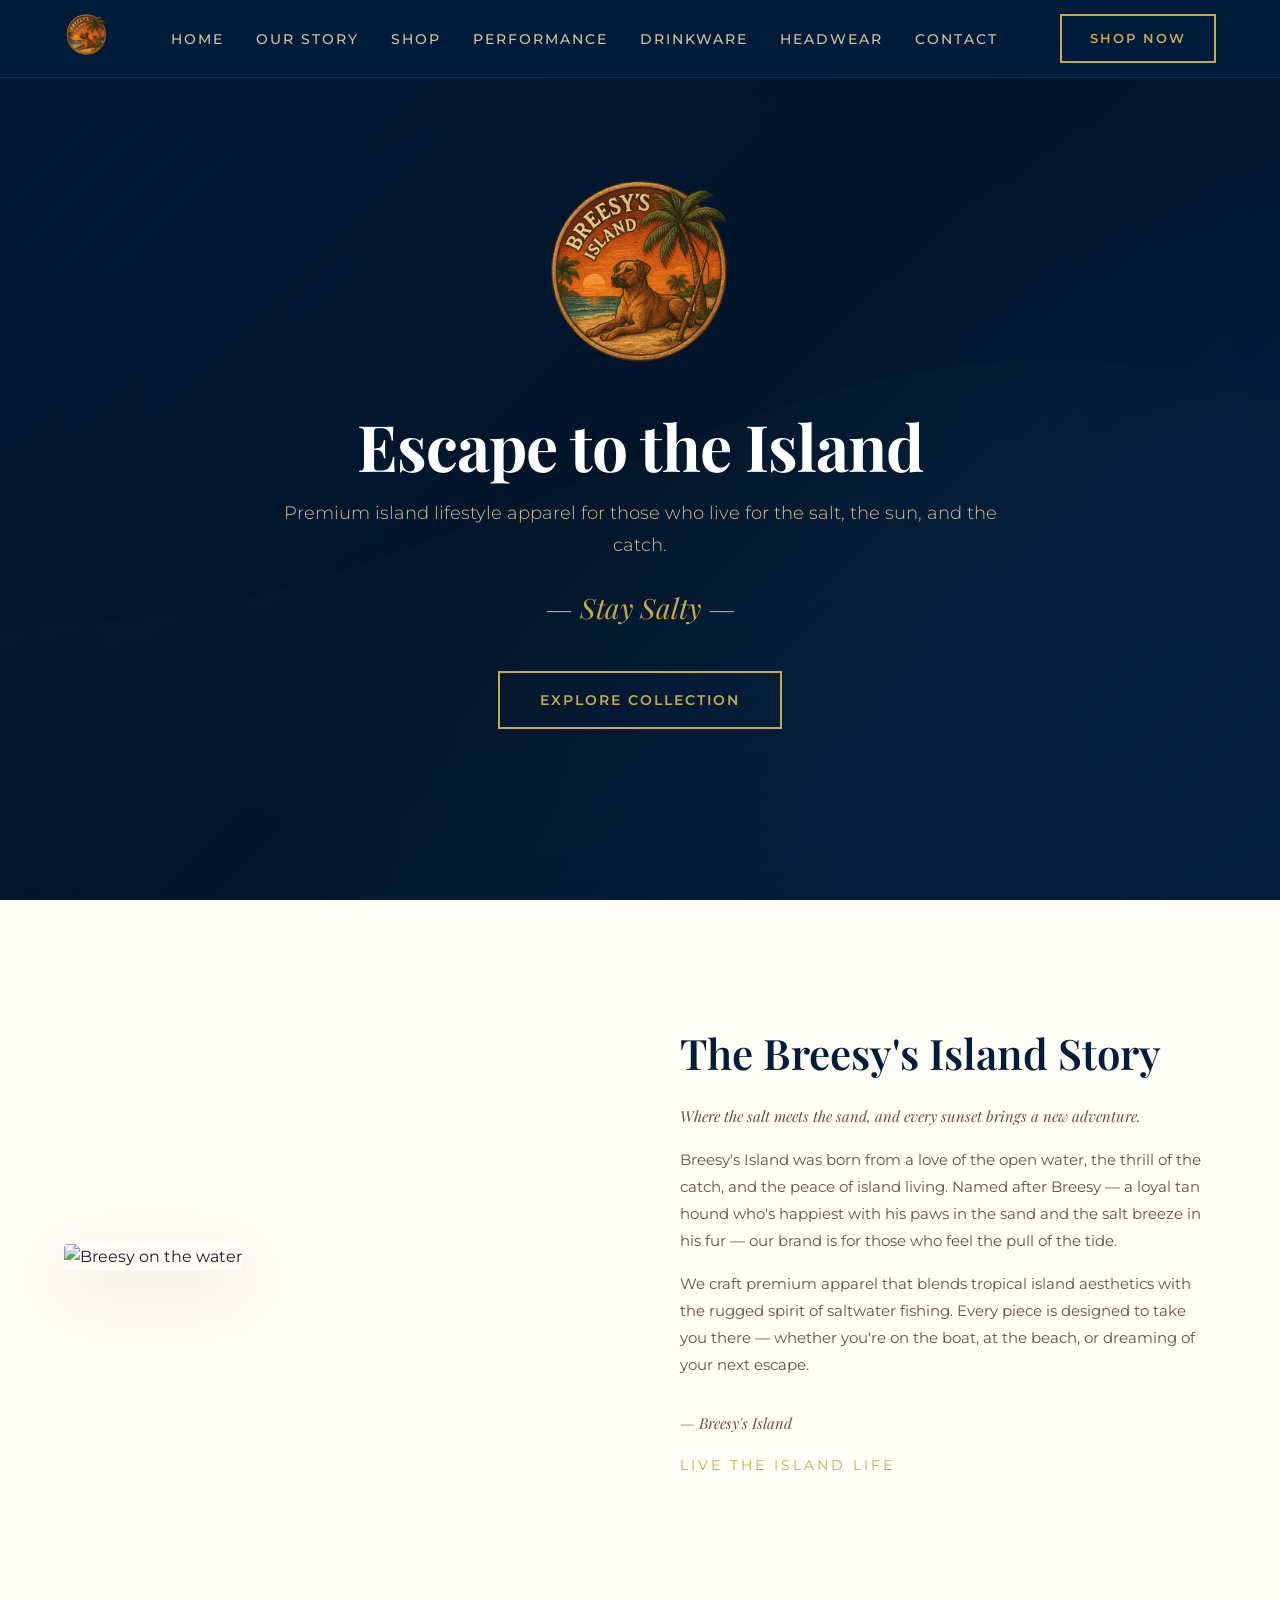
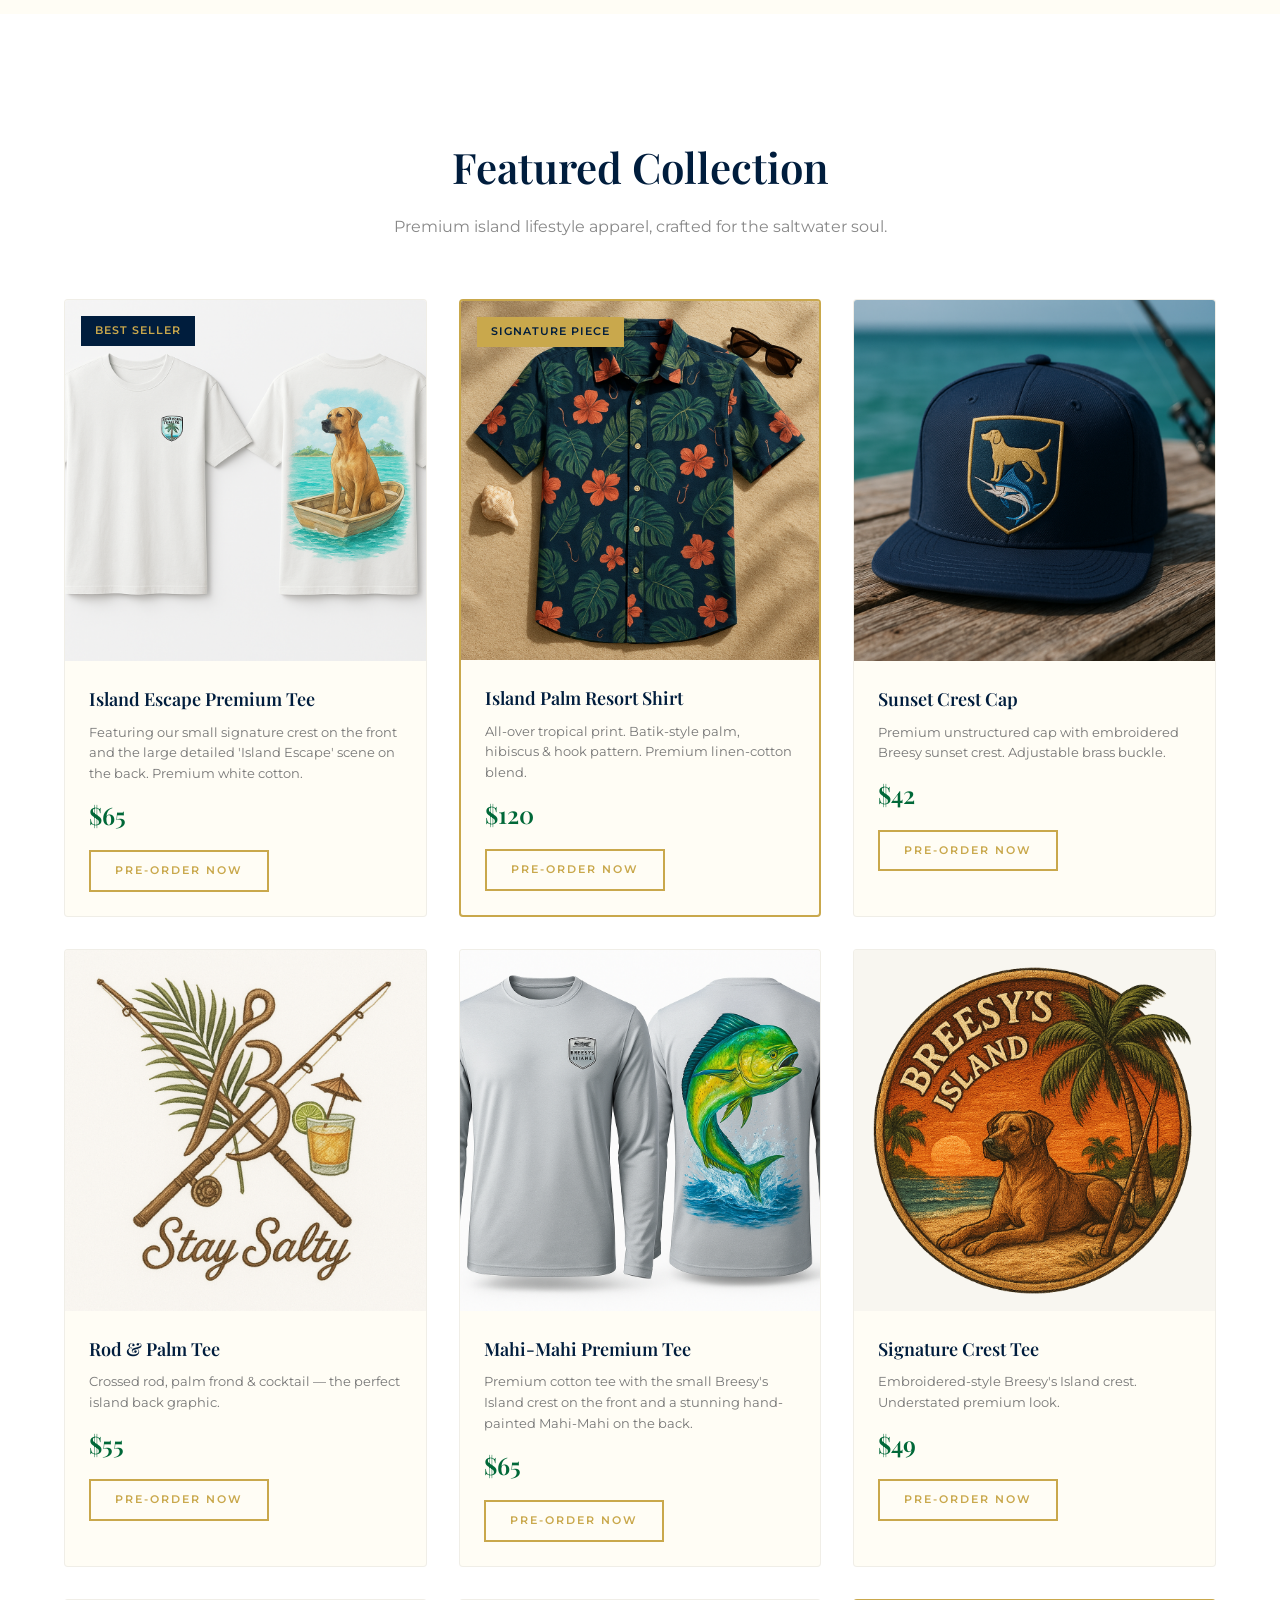
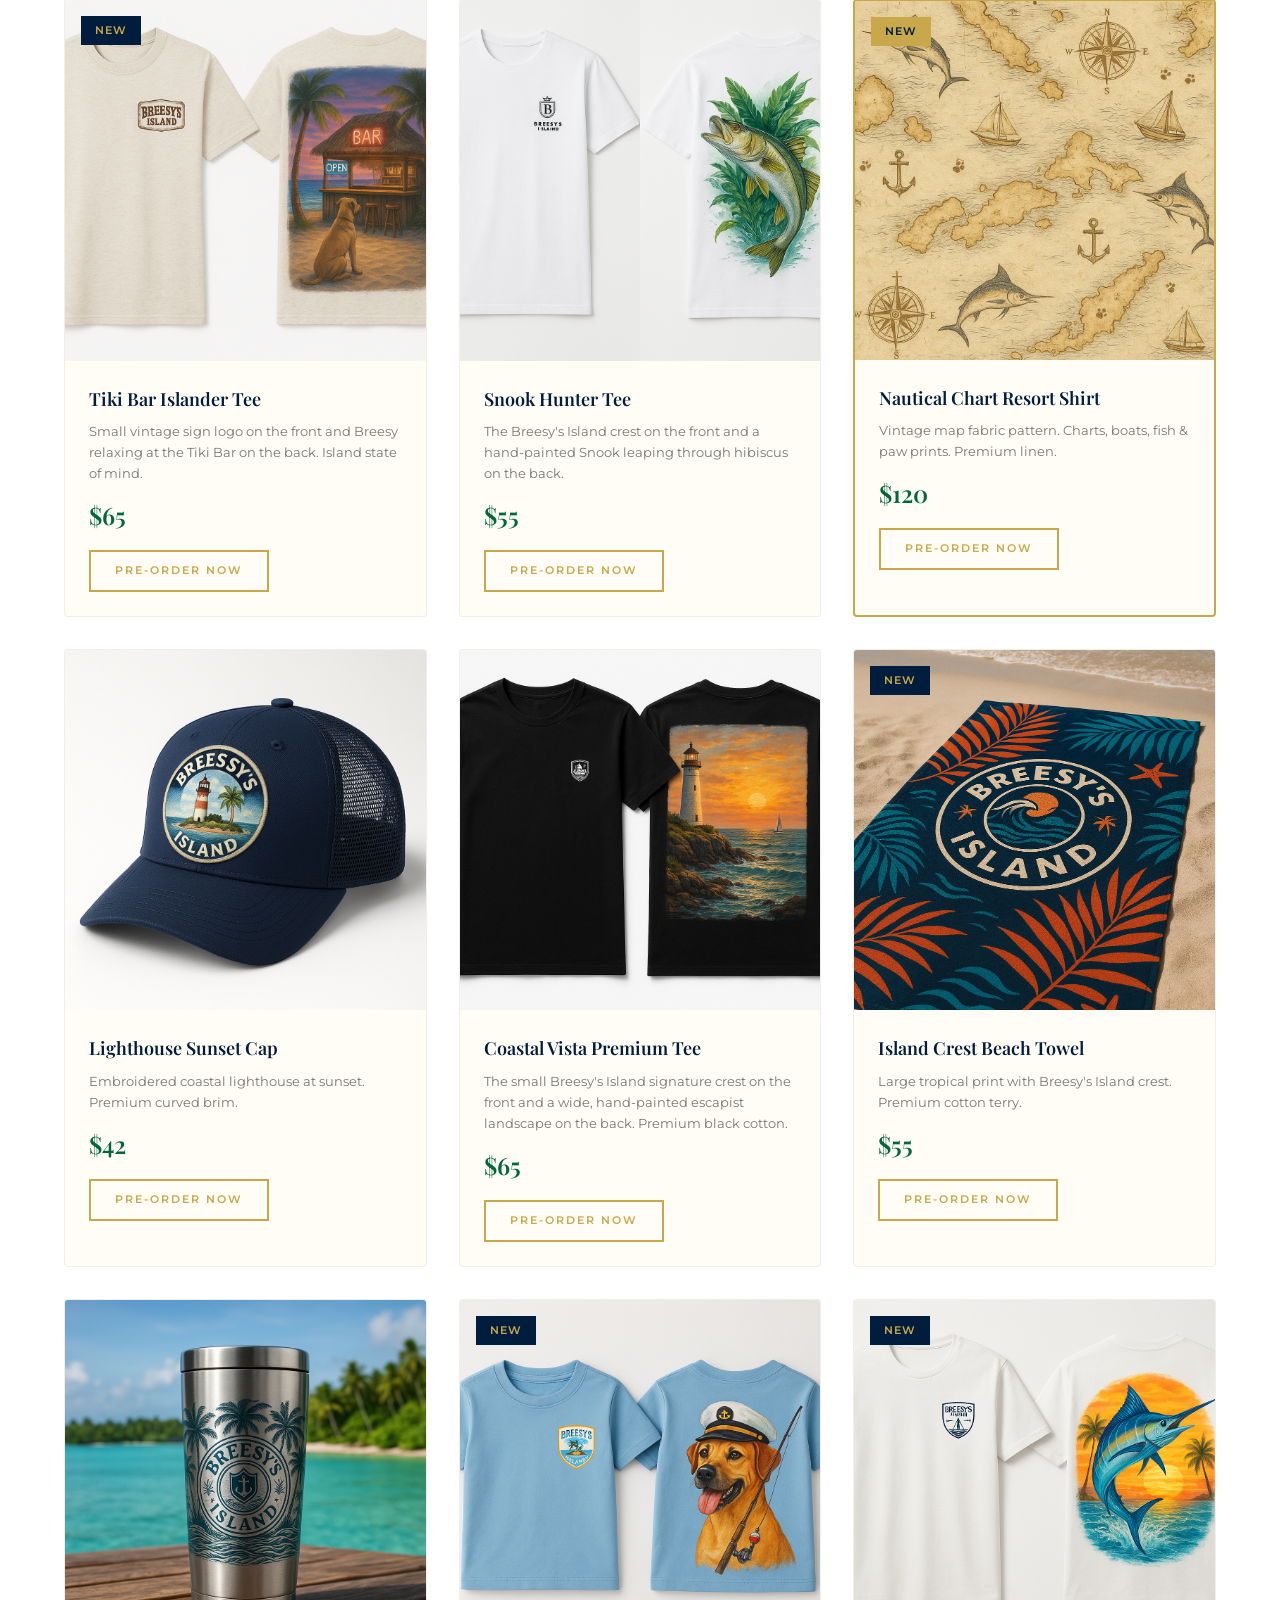
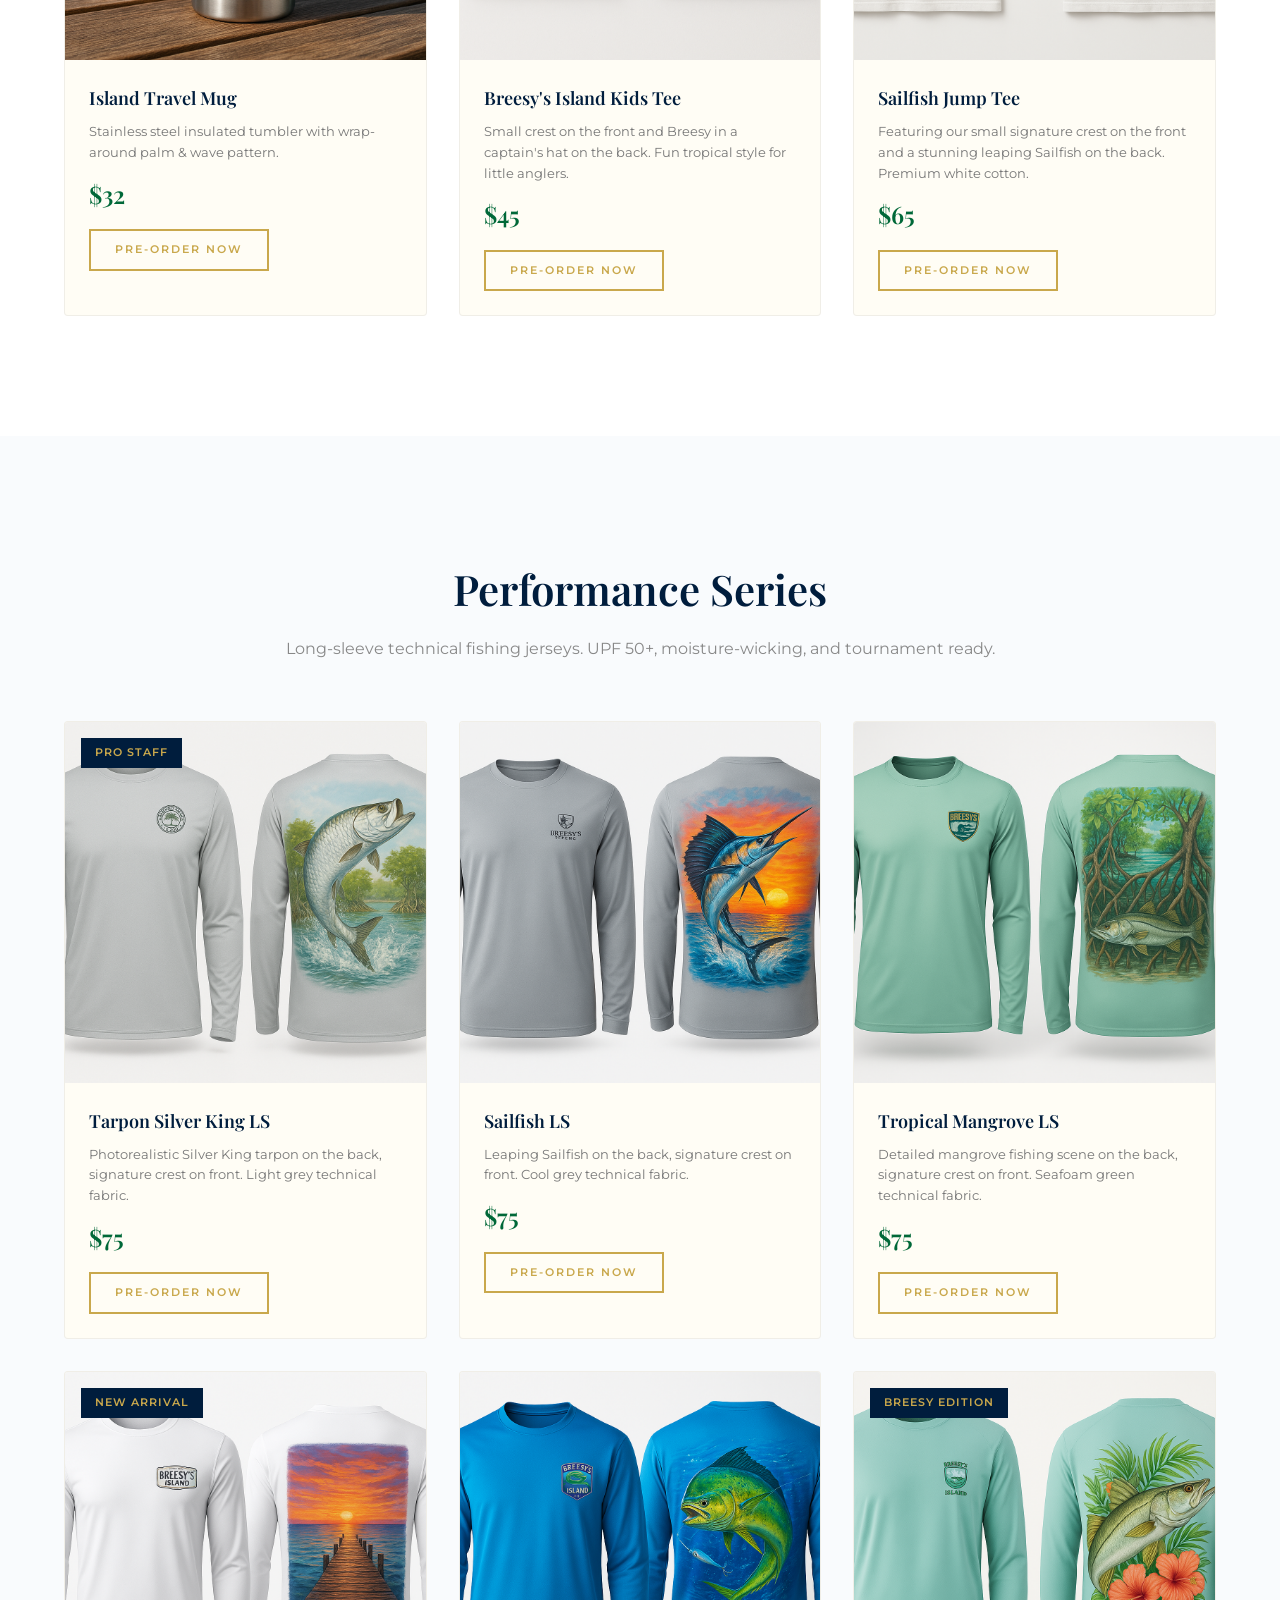
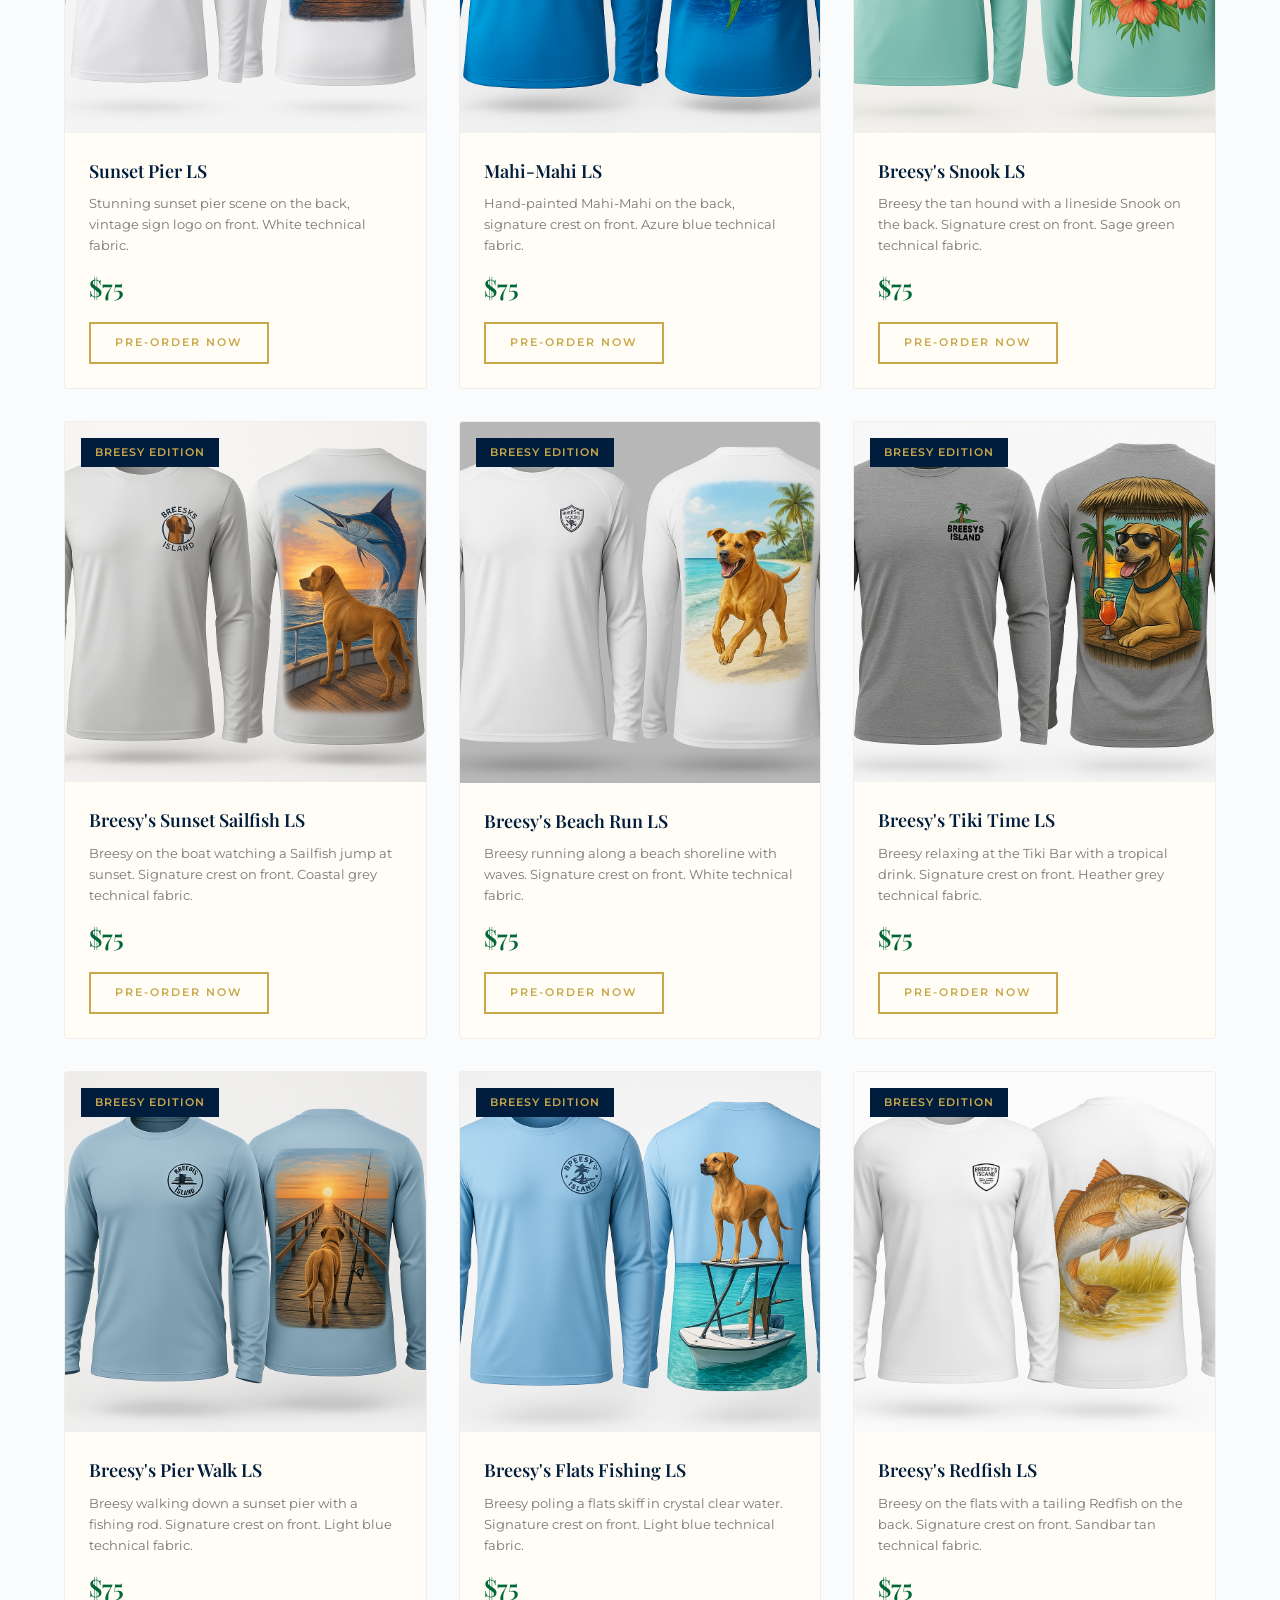
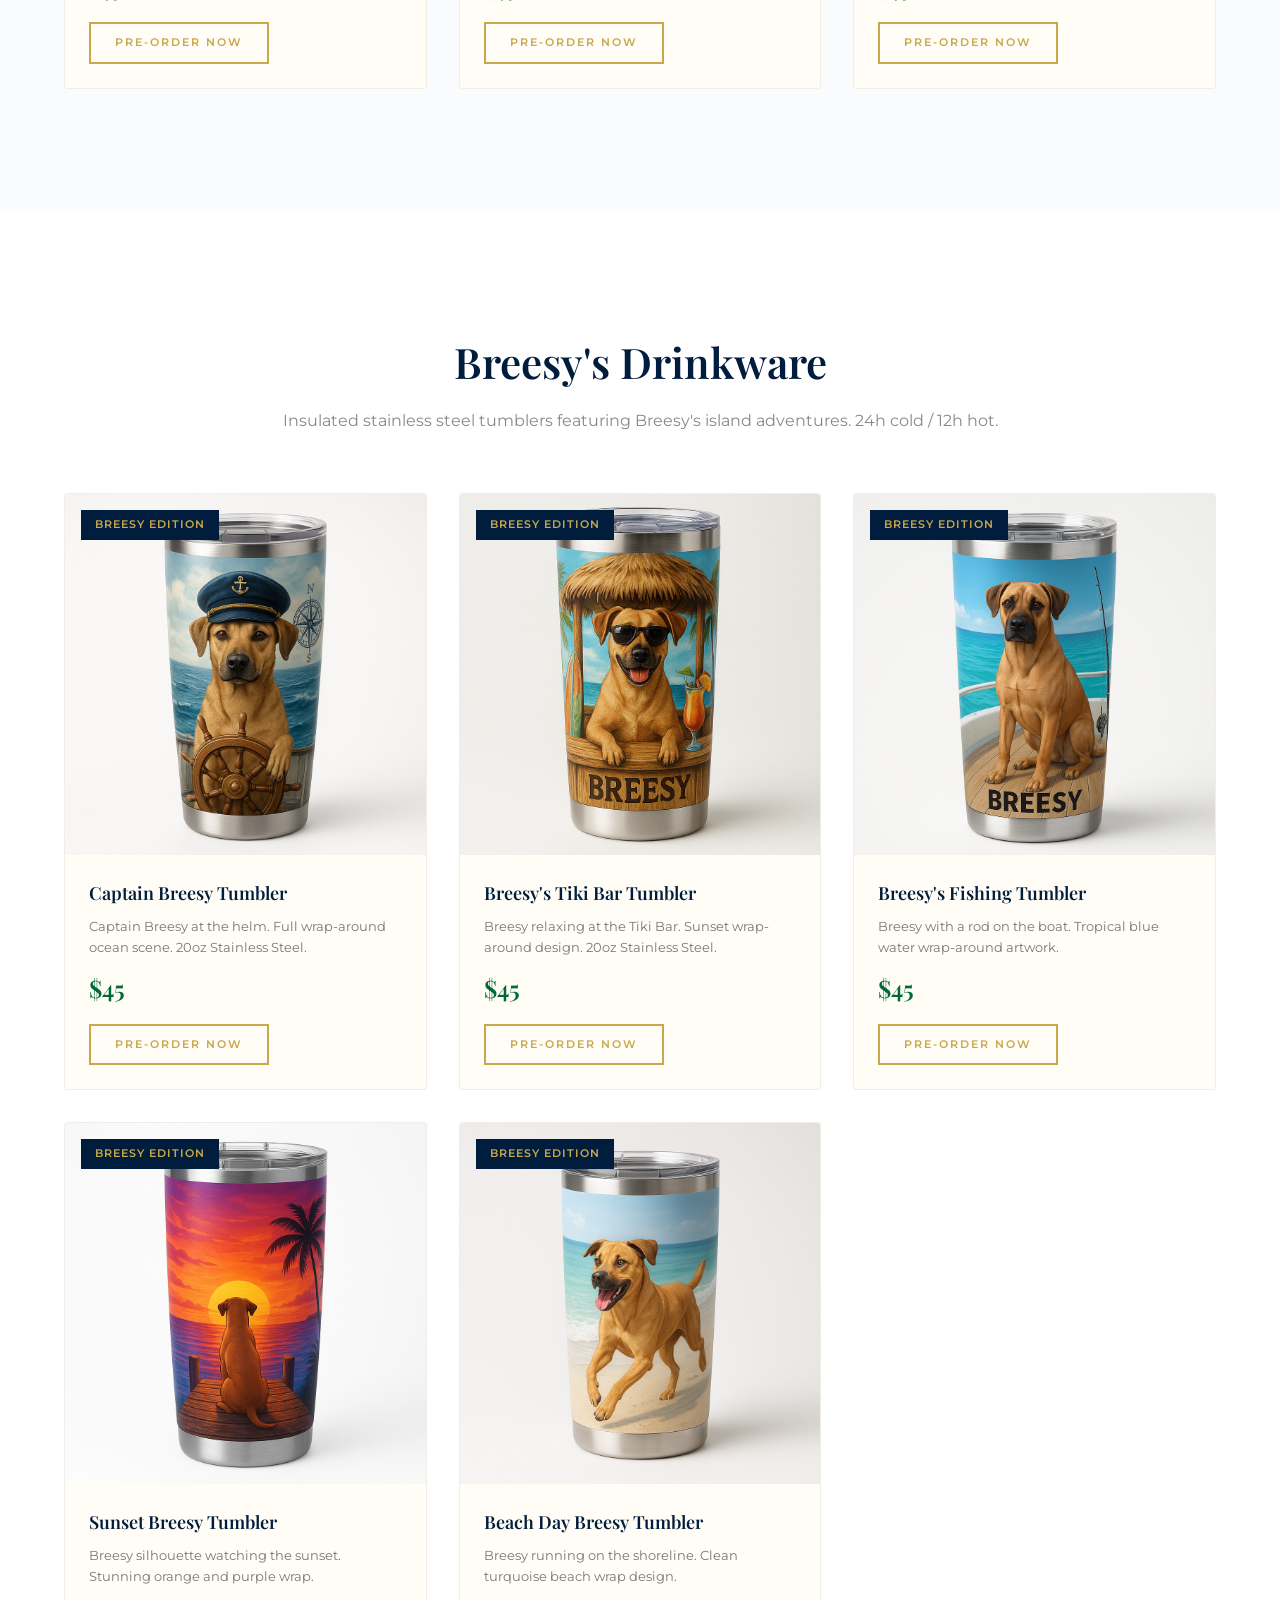
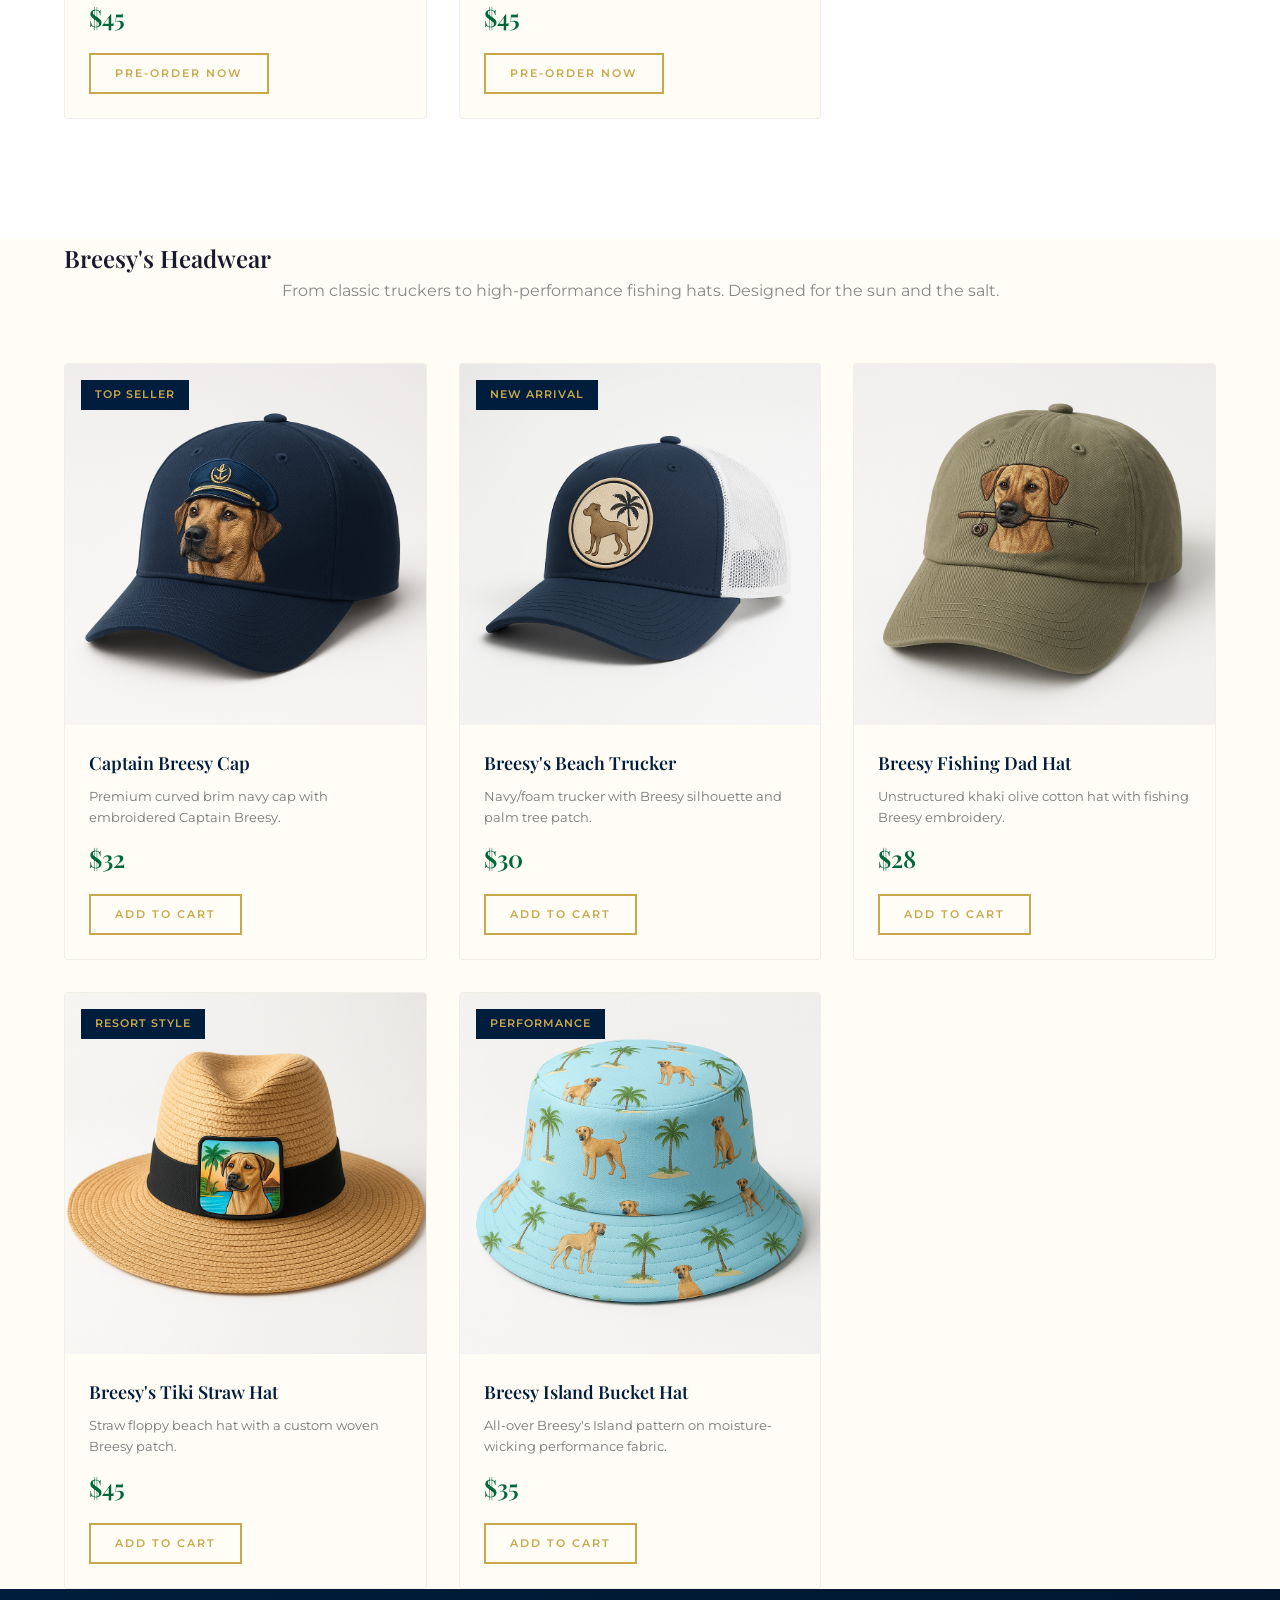
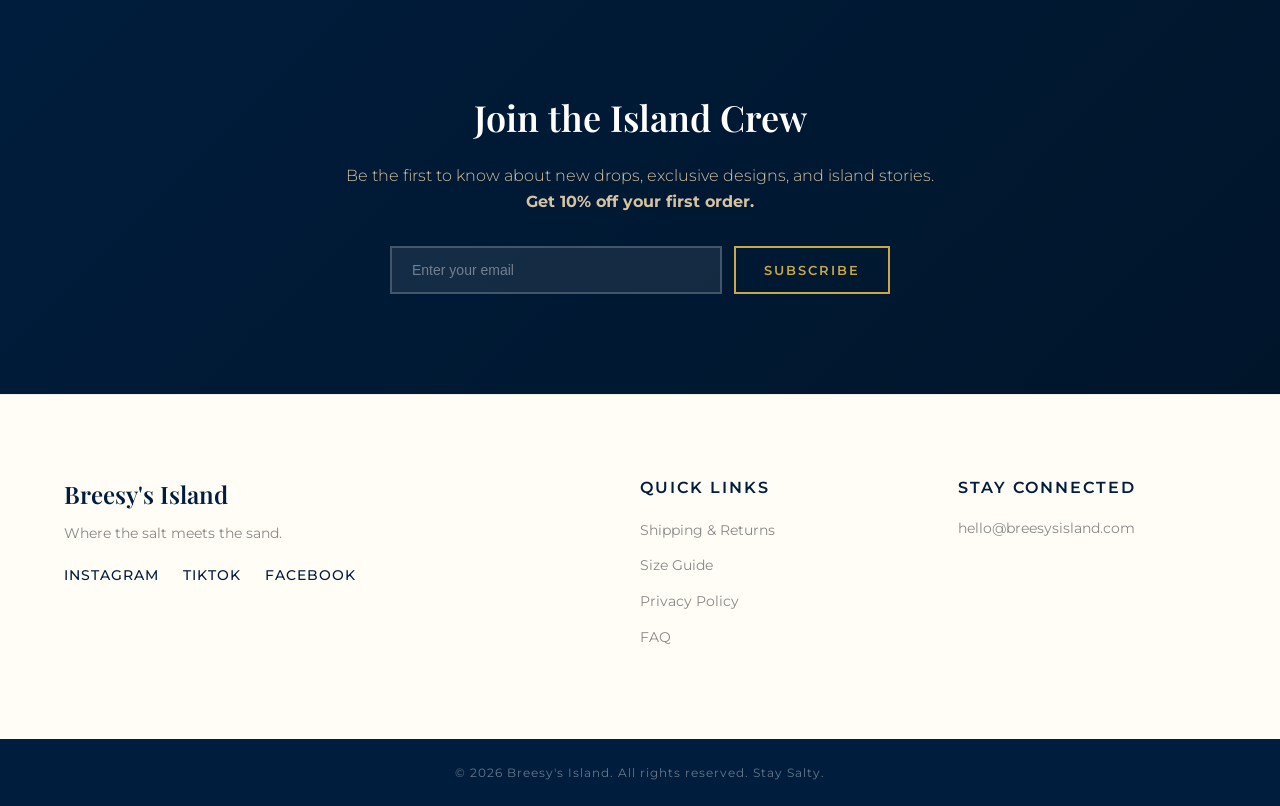
==== index.html @ 059714b4 "Added 5 Breesy hats + Headwear section" ====
<!DOCTYPE html>
<html lang="en">
<head>
    <meta charset="UTF-8">
    <meta name="viewport" content="width=device-width, initial-scale=1.0">
    <title>Breesy's Island — Premium Island Lifestyle Apparel</title>
    <link rel="stylesheet" href="style.css">
    <link rel="preconnect" href="https://fonts.googleapis.com">
    <link href="https://fonts.googleapis.com/css2?family=Playfair+Display:ital,wght@0,400;0,600;0,700;1,400&family=Montserrat:wght@300;400;500;600&display=swap" rel="stylesheet">
</head>
<body>
    <!-- Navigation -->
    <nav class="navbar">
        <div class="nav-container">
            <div class="nav-logo">
                <img src="assets/breesys_island_logo_v3.png" alt="Breesy's Island">
            </div>
            <ul class="nav-links">
                <li><a href="#hero">Home</a></li>
                <li><a href="#about">Our Story</a></li>
                <li><a href="#shop">Shop</a></li>
                <li><a href="#performance">Performance</a></li>
                <li><a href="#drinkware">Drinkware</a></li>
                <li><a href="#headwear">Headwear</a></li>
                <li><a href="#contact">Contact</a></li>
            </ul>
            <div class="nav-cta">
                <a href="#shop" class="btn-primary">Shop Now</a>
            </div>
        </div>
    </nav>

    <!-- Hero Section -->
    <section id="hero" class="hero">
        <div class="hero-overlay"></div>
        <div class="hero-content">
            <img src="assets/breesys_island_logo_v3.png" alt="Breesy's Island" class="hero-logo">
            <h1 class="hero-title">Escape to the Island</h1>
            <p class="hero-subtitle">Premium island lifestyle apparel for those who live for the salt, the sun, and the catch.</p>
            <p class="hero-tagline">— Stay Salty —</p>
            <a href="#shop" class="btn-primary btn-large">Explore Collection</a>
        </div>
    </section>

    <!-- About Section -->
    <section id="about" class="about">
        <div class="container">
            <div class="about-grid">
                <div class="about-image">
                    <img src="assets/tshirt_front_scene_v3.png" alt="Breesy on the water">
                </div>
                <div class="about-text">
                    <h2>The Breesy's Island Story</h2>
                    <p class="about-sub">Where the salt meets the sand, and every sunset brings a new adventure.</p>
                    <p>Breesy's Island was born from a love of the open water, the thrill of the catch, and the peace of island living. Named after Breesy — a loyal tan hound who's happiest with his paws in the sand and the salt breeze in his fur — our brand is for those who feel the pull of the tide.</p>
                    <p>We craft premium apparel that blends tropical island aesthetics with the rugged spirit of saltwater fishing. Every piece is designed to take you there — whether you're on the boat, at the beach, or dreaming of your next escape.</p>
                    <div class="about-signature">
                        <p>— Breesy's Island</p>
                        <p class="signature-sub">Live the Island Life</p>
                    </div>
                </div>
            </div>
        </div>
    </section>

    <!-- Shop Section -->
    <section id="shop" class="shop">
        <div class="container">
            <h2>Featured Collection</h2>
            <p class="section-sub">Premium island lifestyle apparel, crafted for the saltwater soul.</p>
            
            <div class="products-grid">
                <!-- Product 1: Premium Tee -->
                <div class="product-card">
                    <div class="product-image">
                        <img src="assets/tee_frontback_island_escape.png" alt="Breesy's Island Premium Tee">
                        <div class="product-badge">Best Seller</div>
                    </div>
                    <div class="product-info">
                        <h3>Island Escape Premium Tee</h3>
                        <p class="product-desc">Featuring our small signature crest on the front and the large detailed 'Island Escape' scene on the back. Premium white cotton.</p>
                        <div class="product-price">$65</div>
                        <a href="#" class="btn-primary btn-small">Pre-Order Now</a>
                    </div>
                </div>

                <!-- Product 2: Resort Shirt -->
                <div class="product-card product-featured">
                    <div class="product-image">
                        <img src="assets/resort_shirt_mockup_v3.png" alt="Breesy's Island Resort Shirt">
                        <div class="product-badge product-badge-gold">Signature Piece</div>
                    </div>
                    <div class="product-info">
                        <h3>Island Palm Resort Shirt</h3>
                        <p class="product-desc">All-over tropical print. Batik-style palm, hibiscus & hook pattern. Premium linen-cotton blend.</p>
                        <div class="product-price">$120</div>
                        <a href="#" class="btn-primary btn-small">Pre-Order Now</a>
                    </div>
                </div>

                <!-- Product 3: Hat -->
                <div class="product-card">
                    <div class="product-image">
                        <img src="assets/hat_mockup_v5.png" alt="Breesy's Island Hat">
                    </div>
                    <div class="product-info">
                        <h3>Sunset Crest Cap</h3>
                        <p class="product-desc">Premium unstructured cap with embroidered Breesy sunset crest. Adjustable brass buckle.</p>
                        <div class="product-price">$42</div>
                        <a href="#" class="btn-primary btn-small">Pre-Order Now</a>
                    </div>
                </div>

                <!-- Product 4: Back Design Tee -->
                <div class="product-card">
                    <div class="product-image">
                        <img src="assets/tshirt_back_design_v3.png" alt="Breesy's Island Back Design">
                    </div>
                    <div class="product-info">
                        <h3>Rod & Palm Tee</h3>
                        <p class="product-desc">Crossed rod, palm frond & cocktail — the perfect island back graphic.</p>
                        <div class="product-price">$55</div>
                        <a href="#" class="btn-primary btn-small">Pre-Order Now</a>
                    </div>
                </div>

                <!-- Product 5: Mahi-Mahi -->
                <div class="product-card">
                    <div class="product-image">
                        <img src="assets/tee_frontback_mahi_mahi.png" alt="Breesy's Island Mahi-Mahi">
                    </div>
                    <div class="product-info">
                        <h3>Mahi-Mahi Premium Tee</h3>
                        <p class="product-desc">Premium cotton tee with the small Breesy's Island crest on the front and a stunning hand-painted Mahi-Mahi on the back.</p>
                        <div class="product-price">$65</div>
                        <a href="#" class="btn-primary btn-small">Pre-Order Now</a>
                    </div>
                </div>

                <!-- Product 6: Logo Tee -->
                <div class="product-card">
                    <div class="product-image">
                        <img src="assets/breesys_island_logo_v3.png" alt="Breesy's Island Logo Tee">
                    </div>
                    <div class="product-info">
                        <h3>Signature Crest Tee</h3>
                        <p class="product-desc">Embroidered-style Breesy's Island crest. Understated premium look.</p>
                        <div class="product-price">$49</div>
                        <a href="#" class="btn-primary btn-small">Pre-Order Now</a>
                    </div>
                </div>

                <!-- Product 7: Tiki Bar Tee -->
                <div class="product-card">
                    <div class="product-image">
                        <img src="assets/tee_frontback_tiki_bar.png" alt="Breesy's Island Tiki Bar Tee">
                        <div class="product-badge">New</div>
                    </div>
                    <div class="product-info">
                        <h3>Tiki Bar Islander Tee</h3>
                        <p class="product-desc">Small vintage sign logo on the front and Breesy relaxing at the Tiki Bar on the back. Island state of mind.</p>
                        <div class="product-price">$65</div>
                        <a href="#" class="btn-primary btn-small">Pre-Order Now</a>
                    </div>
                </div>

                <!-- Product 8: Snook Hunter Tee -->
                <div class="product-card">
                    <div class="product-image">
                        <img src="assets/snook_hunter_tee_updated_mockup.png" alt="Breesy's Island Snook Tee">
                    </div>
                    <div class="product-info">
                        <h3>Snook Hunter Tee</h3>
                        <p class="product-desc">The Breesy's Island crest on the front and a hand-painted Snook leaping through hibiscus on the back.</p>
                        <div class="product-price">$55</div>
                        <a href="#" class="btn-primary btn-small">Pre-Order Now</a>
                    </div>
                </div>

                <!-- Product 9: Nautical Shirt -->
                <div class="product-card product-featured">
                    <div class="product-image">
                        <img src="assets/nautical_map_pattern_v4.png" alt="Breesy's Island Nautical Shirt">
                        <div class="product-badge product-badge-gold">New</div>
                    </div>
                    <div class="product-info">
                        <h3>Nautical Chart Resort Shirt</h3>
                        <p class="product-desc">Vintage map fabric pattern. Charts, boats, fish & paw prints. Premium linen.</p>
                        <div class="product-price">$120</div>
                        <a href="#" class="btn-primary btn-small">Pre-Order Now</a>
                    </div>
                </div>

                <!-- Product 10: Lighthouse Hat -->
                <div class="product-card">
                    <div class="product-image">
                        <img src="assets/lighthouse_hat_mockup.png" alt="Breesy's Island Lighthouse Hat">
                    </div>
                    <div class="product-info">
                        <h3>Lighthouse Sunset Cap</h3>
                        <p class="product-desc">Embroidered coastal lighthouse at sunset. Premium curved brim.</p>
                        <div class="product-price">$42</div>
                        <a href="#" class="btn-primary btn-small">Pre-Order Now</a>
                    </div>
                </div>

                <!-- Product 11: Coastal Vista -->
                <div class="product-card">
                    <div class="product-image">
                        <img src="assets/tee_frontback_coastal_vista.png" alt="Breesy's Island Coastal Vista">
                    </div>
                    <div class="product-info">
                        <h3>Coastal Vista Premium Tee</h3>
                        <p class="product-desc">The small Breesy's Island signature crest on the front and a wide, hand-painted escapist landscape on the back. Premium black cotton.</p>
                        <div class="product-price">$65</div>
                        <a href="#" class="btn-primary btn-small">Pre-Order Now</a>
                    </div>
                </div>

                <!-- Product 12: Beach Towel -->
                <div class="product-card">
                    <div class="product-image">
                        <img src="assets/beach_towel_mockup_v5.png" alt="Breesy's Island Beach Towel">
                        <div class="product-badge">New</div>
                    </div>
                    <div class="product-info">
                        <h3>Island Crest Beach Towel</h3>
                        <p class="product-desc">Large tropical print with Breesy's Island crest. Premium cotton terry.</p>
                        <div class="product-price">$55</div>
                        <a href="#" class="btn-primary btn-small">Pre-Order Now</a>
                    </div>
                </div>

                <!-- Product 13: Drinkware -->
                <div class="product-card">
                    <div class="product-image">
                        <img src="assets/mug_mockup_v5.png" alt="Breesy's Island Mug">
                    </div>
                    <div class="product-info">
                        <h3>Island Travel Mug</h3>
                        <p class="product-desc">Stainless steel insulated tumbler with wrap-around palm & wave pattern.</p>
                        <div class="product-price">$32</div>
                        <a href="#" class="btn-primary btn-small">Pre-Order Now</a>
                    </div>
                </div>

                <!-- Product 14: Kids Tee -->
                <div class="product-card">
                    <div class="product-image">
                        <img src="assets/tee_frontback_kids.png" alt="Breesy's Island Kids Tee">
                        <div class="product-badge">New</div>
                    </div>
                    <div class="product-info">
                        <h3>Breesy's Island Kids Tee</h3>
                        <p class="product-desc">Small crest on the front and Breesy in a captain's hat on the back. Fun tropical style for little anglers.</p>
                        <div class="product-price">$45</div>
                        <a href="#" class="btn-primary btn-small">Pre-Order Now</a>
                    </div>
                </div>

                <!-- Product 15: Sailfish Jump Tee -->
                <div class="product-card">
                    <div class="product-image">
                        <img src="assets/tee_frontback_sailfish_jump.png" alt="Breesy's Island Sailfish Tee">
                        <div class="product-badge">New</div>
                    </div>
                    <div class="product-info">
                        <h3>Sailfish Jump Tee</h3>
                        <p class="product-desc">Featuring our small signature crest on the front and a stunning leaping Sailfish on the back. Premium white cotton.</p>
                        <div class="product-price">$65</div>
                        <a href="#" class="btn-primary btn-small">Pre-Order Now</a>
                    </div>
                </div>
            </div>
        </div>
    </section>

    <!-- Performance Section -->
    <section id="performance" class="shop" style="background-color: #f9fbfd;">
        <div class="container">
            <h2>Performance Series</h2>
            <p class="section-sub">Long-sleeve technical fishing jerseys. UPF 50+, moisture-wicking, and tournament ready.</p>
            
            <div class="products-grid">
                <!-- Perf 1: Tarpon -->
                <div class="product-card">
                    <div class="product-image">
                        <img src="assets/ls_perf_tarpon.png" alt="Tarpon Silver King LS">
                        <div class="product-badge">Pro Staff</div>
                    </div>
                    <div class="product-info">
                        <h3>Tarpon Silver King LS</h3>
                        <p class="product-desc">Photorealistic Silver King tarpon on the back, signature crest on front. Light grey technical fabric.</p>
                        <div class="product-price">$75</div>
                        <a href="#" class="btn-primary btn-small">Pre-Order Now</a>
                    </div>
                </div>

                <!-- Perf 2: Sailfish -->
                <div class="product-card">
                    <div class="product-image">
                        <img src="assets/ls_perf_sailfish.png" alt="Sailfish LS">
                    </div>
                    <div class="product-info">
                        <h3>Sailfish LS</h3>
                        <p class="product-desc">Leaping Sailfish on the back, signature crest on front. Cool grey technical fabric.</p>
                        <div class="product-price">$75</div>
                        <a href="#" class="btn-primary btn-small">Pre-Order Now</a>
                    </div>
                </div>

                <!-- Perf 3: Tropical Mangrove -->
                <div class="product-card">
                    <div class="product-image">
                        <img src="assets/ls_perf_mangrove.png" alt="Tropical Mangrove LS">
                    </div>
                    <div class="product-info">
                        <h3>Tropical Mangrove LS</h3>
                        <p class="product-desc">Detailed mangrove fishing scene on the back, signature crest on front. Seafoam green technical fabric.</p>
                        <div class="product-price">$75</div>
                        <a href="#" class="btn-primary btn-small">Pre-Order Now</a>
                    </div>
                </div>

                <!-- Perf 4: Sunset Pier -->
                <div class="product-card">
                    <div class="product-image">
                        <img src="assets/ls_perf_sunset_pier.png" alt="Sunset Pier LS">
                        <div class="product-badge">New Arrival</div>
                    </div>
                    <div class="product-info">
                        <h3>Sunset Pier LS</h3>
                        <p class="product-desc">Stunning sunset pier scene on the back, vintage sign logo on front. White technical fabric.</p>
                        <div class="product-price">$75</div>
                        <a href="#" class="btn-primary btn-small">Pre-Order Now</a>
                    </div>
                </div>

                <!-- Perf 5: Mahi -->
                <div class="product-card">
                    <div class="product-image">
                        <img src="assets/ls_perf_mahi.png" alt="Mahi-Mahi LS">
                    </div>
                    <div class="product-info">
                        <h3>Mahi-Mahi LS</h3>
                        <p class="product-desc">Hand-painted Mahi-Mahi on the back, signature crest on front. Azure blue technical fabric.</p>
                        <div class="product-price">$75</div>
                        <a href="#" class="btn-primary btn-small">Pre-Order Now</a>
                    </div>
                </div>

                <!-- Perf 6: Breesy Snook -->
                <div class="product-card">
                    <div class="product-image">
                        <img src="assets/ls_perf_snook.png" alt="Breesy Snook LS">
                        <div class="product-badge">Breesy Edition</div>
                    </div>
                    <div class="product-info">
                        <h3>Breesy's Snook LS</h3>
                        <p class="product-desc">Breesy the tan hound with a lineside Snook on the back. Signature crest on front. Sage green technical fabric.</p>
                        <div class="product-price">$75</div>
                        <a href="#" class="btn-primary btn-small">Pre-Order Now</a>
                    </div>
                </div>

                <!-- Perf 7: Breesy Sunset Sailfish -->
                <div class="product-card">
                    <div class="product-image">
                        <img src="assets/ls_perf_breesy_sailfish.png" alt="Breesy Sunset Sailfish LS">
                        <div class="product-badge">Breesy Edition</div>
                    </div>
                    <div class="product-info">
                        <h3>Breesy's Sunset Sailfish LS</h3>
                        <p class="product-desc">Breesy on the boat watching a Sailfish jump at sunset. Signature crest on front. Coastal grey technical fabric.</p>
                        <div class="product-price">$75</div>
                        <a href="#" class="btn-primary btn-small">Pre-Order Now</a>
                    </div>
                </div>

                <!-- Perf 8: Breesy Beach Run -->
                <div class="product-card">
                    <div class="product-image">
                        <img src="assets/ls_perf_breesy_beach.png" alt="Breesy Beach Run LS">
                        <div class="product-badge">Breesy Edition</div>
                    </div>
                    <div class="product-info">
                        <h3>Breesy's Beach Run LS</h3>
                        <p class="product-desc">Breesy running along a beach shoreline with waves. Signature crest on front. White technical fabric.</p>
                        <div class="product-price">$75</div>
                        <a href="#" class="btn-primary btn-small">Pre-Order Now</a>
                    </div>
                </div>

                <!-- Perf 9: Breesy Tiki Time -->
                <div class="product-card">
                    <div class="product-image">
                        <img src="assets/ls_perf_breesy_tiki.png" alt="Breesy Tiki Time LS">
                        <div class="product-badge">Breesy Edition</div>
                    </div>
                    <div class="product-info">
                        <h3>Breesy's Tiki Time LS</h3>
                        <p class="product-desc">Breesy relaxing at the Tiki Bar with a tropical drink. Signature crest on front. Heather grey technical fabric.</p>
                        <div class="product-price">$75</div>
                        <a href="#" class="btn-primary btn-small">Pre-Order Now</a>
                    </div>
                </div>

                <!-- Perf 10: Breesy Pier Walk -->
                <div class="product-card">
                    <div class="product-image">
                        <img src="assets/ls_perf_breesy_pier.png" alt="Breesy Pier Walk LS">
                        <div class="product-badge">Breesy Edition</div>
                    </div>
                    <div class="product-info">
                        <h3>Breesy's Pier Walk LS</h3>
                        <p class="product-desc">Breesy walking down a sunset pier with a fishing rod. Signature crest on front. Light blue technical fabric.</p>
                        <div class="product-price">$75</div>
                        <a href="#" class="btn-primary btn-small">Pre-Order Now</a>
                    </div>
                </div>

                <!-- Perf 11: Breesy Flats Fishing -->
                <div class="product-card">
                    <div class="product-image">
                        <img src="assets/ls_perf_breesy_flats.png" alt="Breesy Flats Fishing LS">
                        <div class="product-badge">Breesy Edition</div>
                    </div>
                    <div class="product-info">
                        <h3>Breesy's Flats Fishing LS</h3>
                        <p class="product-desc">Breesy poling a flats skiff in crystal clear water. Signature crest on front. Light blue technical fabric.</p>
                        <div class="product-price">$75</div>
                        <a href="#" class="btn-primary btn-small">Pre-Order Now</a>
                    </div>
                </div>

                <!-- Perf 12: Breesy's Redfish LS -->
                <div class="product-card">
                    <div class="product-image">
                        <img src="assets/ls_perf_redfish.png" alt="Breesy Redfish LS">
                        <div class="product-badge">Breesy Edition</div>
                    </div>
                    <div class="product-info">
                        <h3>Breesy's Redfish LS</h3>
                        <p class="product-desc">Breesy on the flats with a tailing Redfish on the back. Signature crest on front. Sandbar tan technical fabric.</p>
                        <div class="product-price">$75</div>
                        <a href="#" class="btn-primary btn-small">Pre-Order Now</a>
                    </div>
                </div>
            </div>
        </div>
    </section>

    <!-- Drinkware Section -->
    <section id="drinkware" class="shop">
        <div class="container">
            <h2>Breesy's Drinkware</h2>
            <p class="section-sub">Insulated stainless steel tumblers featuring Breesy's island adventures. 24h cold / 12h hot.</p>
            
            <div class="products-grid">
                <!-- Tumbler 1 -->
                <div class="product-card">
                    <div class="product-image">
                        <img src="assets/tumbler_breesy_captain.png" alt="Breesy Captain Tumbler">
                        <div class="product-badge">Breesy Edition</div>
                    </div>
                    <div class="product-info">
                        <h3>Captain Breesy Tumbler</h3>
                        <p class="product-desc">Captain Breesy at the helm. Full wrap-around ocean scene. 20oz Stainless Steel.</p>
                        <div class="product-price">$45</div>
                        <a href="#" class="btn-primary btn-small">Pre-Order Now</a>
                    </div>
                </div>

                <!-- Tumbler 2 -->
                <div class="product-card">
                    <div class="product-image">
                        <img src="assets/tumbler_breesy_tiki.png" alt="Breesy Tiki Tumbler">
                        <div class="product-badge">Breesy Edition</div>
                    </div>
                    <div class="product-info">
                        <h3>Breesy's Tiki Bar Tumbler</h3>
                        <p class="product-desc">Breesy relaxing at the Tiki Bar. Sunset wrap-around design. 20oz Stainless Steel.</p>
                        <div class="product-price">$45</div>
                        <a href="#" class="btn-primary btn-small">Pre-Order Now</a>
                    </div>
                </div>

                <!-- Tumbler 3 -->
                <div class="product-card">
                    <div class="product-image">
                        <img src="assets/tumbler_breesy_fishing.png" alt="Breesy Fishing Tumbler">
                        <div class="product-badge">Breesy Edition</div>
                    </div>
                    <div class="product-info">
                        <h3>Breesy's Fishing Tumbler</h3>
                        <p class="product-desc">Breesy with a rod on the boat. Tropical blue water wrap-around artwork.</p>
                        <div class="product-price">$45</div>
                        <a href="#" class="btn-primary btn-small">Pre-Order Now</a>
                    </div>
                </div>

                <!-- Tumbler 4 -->
                <div class="product-card">
                    <div class="product-image">
                        <img src="assets/tumbler_breesy_sunset.png" alt="Breesy Sunset Tumbler">
                        <div class="product-badge">Breesy Edition</div>
                    </div>
                    <div class="product-info">
                        <h3>Sunset Breesy Tumbler</h3>
                        <p class="product-desc">Breesy silhouette watching the sunset. Stunning orange and purple wrap.</p>
                        <div class="product-price">$45</div>
                        <a href="#" class="btn-primary btn-small">Pre-Order Now</a>
                    </div>
                </div>

                <!-- Tumbler 5 -->
                <div class="product-card">
                    <div class="product-image">
                        <img src="assets/tumbler_breesy_beach.png" alt="Breesy Beach Tumbler">
                        <div class="product-badge">Breesy Edition</div>
                    </div>
                    <div class="product-info">
                        <h3>Beach Day Breesy Tumbler</h3>
                        <p class="product-desc">Breesy running on the shoreline. Clean turquoise beach wrap design.</p>
                        <div class="product-price">$45</div>
                        <a href="#" class="btn-primary btn-small">Pre-Order Now</a>
                    </div>
                </div>
            </div>
        </div>
    </section>

    <!-- Headwear Section -->
    <section id="headwear" class="performance alternate-bg">
        <div class="container">
            <h2 class="section-title">Breesy's Headwear</h2>
            <p class="section-sub">From classic truckers to high-performance fishing hats. Designed for the sun and the salt.</p>
            
            <div class="products-grid">
                <!-- Hat 1 -->
                <div class="product-card">
                    <div class="product-image">
                        <img src="assets/hat_breesy_captain_cap.png" alt="Breesy Captain Cap">
                        <div class="product-badge">Top Seller</div>
                    </div>
                    <div class="product-info">
                        <h3>Captain Breesy Cap</h3>
                        <p class="product-desc">Premium curved brim navy cap with embroidered Captain Breesy.</p>
                        <div class="product-price">$32</div>
                        <a href="#" class="btn-primary btn-small">Add to Cart</a>
                    </div>
                </div>

                <!-- Hat 2 -->
                <div class="product-card">
                    <div class="product-image">
                        <img src="assets/hat_breesy_beach_trucker.png" alt="Breesy Beach Trucker Hat">
                        <div class="product-badge">New Arrival</div>
                    </div>
                    <div class="product-info">
                        <h3>Breesy's Beach Trucker</h3>
                        <p class="product-desc">Navy/foam trucker with Breesy silhouette and palm tree patch.</p>
                        <div class="product-price">$30</div>
                        <a href="#" class="btn-primary btn-small">Add to Cart</a>
                    </div>
                </div>

                <!-- Hat 3 -->
                <div class="product-card">
                    <div class="product-image">
                        <img src="assets/hat_breesy_fishing_dad_hat.png" alt="Breesy Fishing Dad Hat">
                    </div>
                    <div class="product-info">
                        <h3>Breesy Fishing Dad Hat</h3>
                        <p class="product-desc">Unstructured khaki olive cotton hat with fishing Breesy embroidery.</p>
                        <div class="product-price">$28</div>
                        <a href="#" class="btn-primary btn-small">Add to Cart</a>
                    </div>
                </div>

                <!-- Hat 4 -->
                <div class="product-card">
                    <div class="product-image">
                        <img src="assets/hat_breesy_tiki_hat.png" alt="Breesy Tiki Hat">
                        <div class="product-badge">Resort Style</div>
                    </div>
                    <div class="product-info">
                        <h3>Breesy's Tiki Straw Hat</h3>
                        <p class="product-desc">Straw floppy beach hat with a custom woven Breesy patch.</p>
                        <div class="product-price">$45</div>
                        <a href="#" class="btn-primary btn-small">Add to Cart</a>
                    </div>
                </div>

                <!-- Hat 5 -->
                <div class="product-card">
                    <div class="product-image">
                        <img src="assets/hat_breesy_island_bucket_hat.png" alt="Breesy Island Bucket Hat">
                        <div class="product-badge">Performance</div>
                    </div>
                    <div class="product-info">
                        <h3>Breesy Island Bucket Hat</h3>
                        <p class="product-desc">All-over Breesy's Island pattern on moisture-wicking performance fabric.</p>
                        <div class="product-price">$35</div>
                        <a href="#" class="btn-primary btn-small">Add to Cart</a>
                    </div>
                </div>
            </div>
        </div>
    </section>

    <!-- Newsletter Section -->
    <section class="newsletter">
        <div class="container">
            <div class="newsletter-content">
                <h2>Join the Island Crew</h2>
                <p>Be the first to know about new drops, exclusive designs, and island stories. <strong>Get 10% off your first order.</strong></p>
                <form class="newsletter-form">
                    <input type="email" placeholder="Enter your email" required>
                    <button type="submit" class="btn-primary">Subscribe</button>
                </form>
            </div>
        </div>
    </section>

    <!-- Contact Section -->
    <section id="contact" class="contact">
        <div class="container">
            <div class="contact-grid">
                <div class="contact-info">
                    <h3>Breesy's Island</h3>
                    <p>Where the salt meets the sand.</p>
                    <div class="social-links">
                        <a href="#" class="social-link">Instagram</a>
                        <a href="#" class="social-link">TikTok</a>
                        <a href="#" class="social-link">Facebook</a>
                    </div>
                </div>
                <div class="contact-links">
                    <h4>Quick Links</h4>
                    <ul>
                        <li><a href="#">Shipping & Returns</a></li>
                        <li><a href="#">Size Guide</a></li>
                        <li><a href="#">Privacy Policy</a></li>
                        <li><a href="#">FAQ</a></li>
                    </ul>
                </div>
                <div class="contact-email">
                    <h4>Stay Connected</h4>
                    <p>hello@breesysisland.com</p>
                </div>
            </div>
        </div>
    </section>

    <!-- Footer -->
    <footer class="footer">
        <div class="container">
            <p>&copy; 2026 Breesy's Island. All rights reserved. Stay Salty.</p>
        </div>
    </footer>
</body>
</html>
---- style.css ----
/* ===== RESET & BASE ===== */
*, *::before, *::after { margin: 0; padding: 0; box-sizing: border-box; }

:root {
    --navy: #001D3D;
    --deep-navy: #00152a;
    --teal: #008080;
    --ocean-blue: #0074D9;
    --sandy-tan: #F5F5DC;
    --sandy-beige: #D6C2A1;
    --coral: #FF851B;
    --sunset-orange: #F37021;
    --hibiscus-red: #B01E23;
    --tropical-green: #006838;
    --ocean-turquoise: #00AEEF;
    --gold: #C9A84C;
    --white: #FFFFFF;
    --cream: #FFFDF5;
    --text-dark: #1a1a2e;
    --text-light: #f5f0e8;
    --transition: all 0.3s ease;
}

html { scroll-behavior: smooth; }

body {
    font-family: 'Montserrat', sans-serif;
    color: var(--text-dark);
    background: var(--cream);
    line-height: 1.6;
    overflow-x: hidden;
}

.container {
    max-width: 1200px;
    margin: 0 auto;
    padding: 0 24px;
}

h1, h2, h3, h4 {
    font-family: 'Playfair Display', serif;
    font-weight: 600;
}

/* ===== NAVIGATION ===== */
.navbar {
    position: fixed;
    top: 0;
    width: 100%;
    z-index: 1000;
    background: rgba(0, 29, 61, 0.95);
    backdrop-filter: blur(20px);
    border-bottom: 1px solid rgba(255,255,255,0.08);
    transition: var(--transition);
}

.nav-container {
    max-width: 1200px;
    margin: 0 auto;
    padding: 12px 24px;
    display: flex;
    align-items: center;
    justify-content: space-between;
}

.nav-logo img {
    height: 45px;
    width: auto;
}

.nav-links {
    display: flex;
    list-style: none;
    gap: 32px;
}

.nav-links a {
    color: var(--sandy-beige);
    text-decoration: none;
    font-size: 14px;
    font-weight: 500;
    letter-spacing: 2px;
    text-transform: uppercase;
    transition: var(--transition);
}

.nav-links a:hover { color: var(--gold); }

.btn-primary {
    display: inline-block;
    padding: 12px 28px;
    background: transparent;
    color: var(--gold);
    border: 2px solid var(--gold);
    text-decoration: none;
    font-size: 13px;
    font-weight: 600;
    letter-spacing: 2px;
    text-transform: uppercase;
    transition: var(--transition);
    cursor: pointer;
    font-family: 'Montserrat', sans-serif;
}

.btn-primary:hover {
    background: var(--gold);
    color: var(--navy);
}

.btn-large { padding: 16px 40px; font-size: 14px; }
.btn-small { padding: 10px 24px; font-size: 11px; }

/* ===== HERO ===== */
.hero {
    position: relative;
    min-height: 100vh;
    display: flex;
    align-items: center;
    justify-content: center;
    background: linear-gradient(135deg, var(--navy) 0%, var(--deep-navy) 50%, #002856 100%);
    overflow: hidden;
}

.hero::before {
    content: '';
    position: absolute;
    top: 0; left: 0; right: 0; bottom: 0;
    background: url('data:image/svg+xml,<svg xmlns="http://www.w3.org/2000/svg" viewBox="0 0 1440 320"><path fill="rgba(201,168,76,0.03)" d="M0,96L48,112C96,128,192,160,288,186.7C384,213,480,235,576,213.3C672,192,768,128,864,128C960,128,1056,192,1152,208C1248,224,1344,192,1392,176L1440,160L1440,320L1392,320C1344,320,1248,320,1152,320C1056,320,960,320,864,320C768,320,672,320,576,320C480,320,384,320,288,320C192,320,96,320,48,320L0,320Z"/></svg>') no-repeat bottom;
    background-size: cover;
    opacity: 0.5;
}

.hero-overlay {
    position: absolute;
    top: 0; left: 0; right: 0; bottom: 0;
    background: radial-gradient(ellipse at center, transparent 30%, rgba(0,21,42,0.6) 100%);
}

.hero-content {
    position: relative;
    text-align: center;
    max-width: 800px;
    padding: 0 24px;
    z-index: 2;
}

.hero-logo {
    max-width: 200px;
    margin-bottom: 32px;
    animation: float 6s ease-in-out infinite;
}

@keyframes float {
    0%, 100% { transform: translateY(0); }
    50% { transform: translateY(-10px); }
}

.hero-title {
    font-size: 64px;
    color: var(--white);
    margin-bottom: 16px;
    font-weight: 700;
    letter-spacing: -1px;
    line-height: 1.1;
}

.hero-subtitle {
    font-size: 18px;
    color: var(--sandy-beige);
    margin-bottom: 24px;
    font-weight: 300;
    line-height: 1.8;
}

.hero-tagline {
    font-family: 'Playfair Display', serif;
    font-style: italic;
    font-size: 28px;
    color: var(--gold);
    margin-bottom: 40px;
}

/* ===== ABOUT ===== */
.about {
    padding: 120px 0;
    background: var(--cream);
}

.about-grid {
    display: grid;
    grid-template-columns: 1fr 1fr;
    gap: 80px;
    align-items: center;
}

.about-image img {
    width: 100%;
    border-radius: 4px;
    box-shadow: 0 20px 60px rgba(0,0,0,0.1);
}

.about-text h2 {
    font-size: 42px;
    color: var(--navy);
    margin-bottom: 16px;
}

.about-sub {
    font-size: 18px;
    color: var(--tropical-green);
    font-style: italic;
    margin-bottom: 24px;
    font-family: 'Playfair Display', serif;
}

.about-text p {
    font-size: 15px;
    color: #555;
    margin-bottom: 16px;
    line-height: 1.8;
}

.about-signature {
    margin-top: 32px;
    font-family: 'Playfair Display', serif;
    font-size: 20px;
    color: var(--navy);
    font-style: italic;
}

.signature-sub {
    font-size: 14px !important;
    color: var(--gold) !important;
    text-transform: uppercase;
    letter-spacing: 3px;
    font-style: normal !important;
    font-family: 'Montserrat', sans-serif !important;
}

/* ===== SHOP ===== */
.shop {
    padding: 120px 0;
    background: var(--white);
}

.shop h2 {
    text-align: center;
    font-size: 42px;
    color: var(--navy);
    margin-bottom: 12px;
}

.section-sub {
    text-align: center;
    color: #888;
    margin-bottom: 60px;
    font-size: 16px;
}

.products-grid {
    display: grid;
    grid-template-columns: repeat(auto-fit, minmax(320px, 1fr));
    gap: 32px;
}

.product-card {
    background: var(--cream);
    border-radius: 4px;
    overflow: hidden;
    transition: var(--transition);
    border: 1px solid rgba(0,0,0,0.06);
}

.product-card:hover {
    transform: translateY(-4px);
    box-shadow: 0 12px 40px rgba(0,0,0,0.08);
}

.product-card.product-featured {
    border: 2px solid var(--gold);
}

.product-image {
    position: relative;
    aspect-ratio: 1;
    overflow: hidden;
    background: #f8f6f0;
}

.product-image img {
    width: 100%;
    height: 100%;
    object-fit: cover;
    transition: var(--transition);
}

.product-card:hover .product-image img {
    transform: scale(1.05);
}

.product-badge {
    position: absolute;
    top: 16px;
    left: 16px;
    background: var(--navy);
    color: var(--gold);
    padding: 6px 14px;
    font-size: 11px;
    font-weight: 600;
    letter-spacing: 1px;
    text-transform: uppercase;
}

.product-badge-gold {
    background: var(--gold) !important;
    color: var(--navy) !important;
}

.product-info {
    padding: 24px;
}

.product-info h3 {
    font-size: 18px;
    color: var(--navy);
    margin-bottom: 8px;
}

.product-desc {
    font-size: 13px;
    color: #777;
    margin-bottom: 12px;
    line-height: 1.6;
}

.product-price {
    font-family: 'Playfair Display', serif;
    font-size: 24px;
    color: var(--tropical-green);
    margin-bottom: 16px;
    font-weight: 600;
}

/* ===== NEWSLETTER ===== */
.newsletter {
    padding: 100px 0;
    background: linear-gradient(135deg, var(--navy), var(--deep-navy));
    text-align: center;
}

.newsletter-content {
    max-width: 600px;
    margin: 0 auto;
}

.newsletter h2 {
    font-size: 36px;
    color: var(--white);
    margin-bottom: 16px;
}

.newsletter p {
    color: var(--sandy-beige);
    margin-bottom: 32px;
    font-size: 16px;
    font-weight: 300;
}

.newsletter-form {
    display: flex;
    gap: 12px;
    max-width: 500px;
    margin: 0 auto;
}

.newsletter-form input {
    flex: 1;
    padding: 14px 20px;
    border: 2px solid rgba(255,255,255,0.2);
    background: rgba(255,255,255,0.08);
    color: var(--white);
    font-size: 14px;
    outline: none;
    transition: var(--transition);
}

.newsletter-form input:focus {
    border-color: var(--gold);
    background: rgba(255,255,255,0.12);
}

.newsletter-form input::placeholder { color: rgba(255,255,255,0.4); }

/* ===== CONTACT ===== */
.contact {
    padding: 80px 0;
    background: var(--cream);
    border-top: 1px solid rgba(0,0,0,0.06);
}

.contact-grid {
    display: grid;
    grid-template-columns: 2fr 1fr 1fr;
    gap: 60px;
}

.contact-info h3 {
    font-size: 24px;
    color: var(--navy);
    margin-bottom: 8px;
}

.contact-info p { color: #888; font-size: 14px; }

.social-links {
    display: flex;
    gap: 24px;
    margin-top: 20px;
}

.social-link {
    color: var(--navy);
    text-decoration: none;
    font-size: 14px;
    font-weight: 500;
    letter-spacing: 1px;
    text-transform: uppercase;
    transition: var(--transition);
}

.social-link:hover { color: var(--gold); }

.contact-links h4, .contact-email h4 {
    font-size: 16px;
    color: var(--navy);
    margin-bottom: 16px;
    font-family: 'Montserrat', sans-serif;
    letter-spacing: 2px;
    text-transform: uppercase;
}

.contact-links ul { list-style: none; }

.contact-links li { margin-bottom: 10px; }

.contact-links a {
    color: #888;
    text-decoration: none;
    font-size: 14px;
    transition: var(--transition);
}

.contact-links a:hover { color: var(--navy); }

.contact-email p { color: #888; font-size: 14px; }

/* ===== FOOTER ===== */
.footer {
    padding: 24px 0;
    background: var(--navy);
    text-align: center;
}

.footer p {
    color: rgba(255,255,255,0.4);
    font-size: 12px;
    letter-spacing: 1px;
}

/* ===== RESPONSIVE ===== */
@media (max-width: 768px) {
    .hero-title { font-size: 36px; }
    .hero-subtitle { font-size: 15px; }
    .hero-tagline { font-size: 22px; }
    
    .about-grid { grid-template-columns: 1fr; gap: 40px; }
    .about-text h2 { font-size: 30px; }
    
    .products-grid { grid-template-columns: 1fr; }
    
    .newsletter-form { flex-direction: column; }
    
    .contact-grid { grid-template-columns: 1fr; gap: 32px; }
    
    .nav-links { display: none; }
    .nav-logo img { height: 35px; }
    
    .shop h2 { font-size: 30px; }
    .shop { padding: 60px 0; }
    .about { padding: 60px 0; }
}
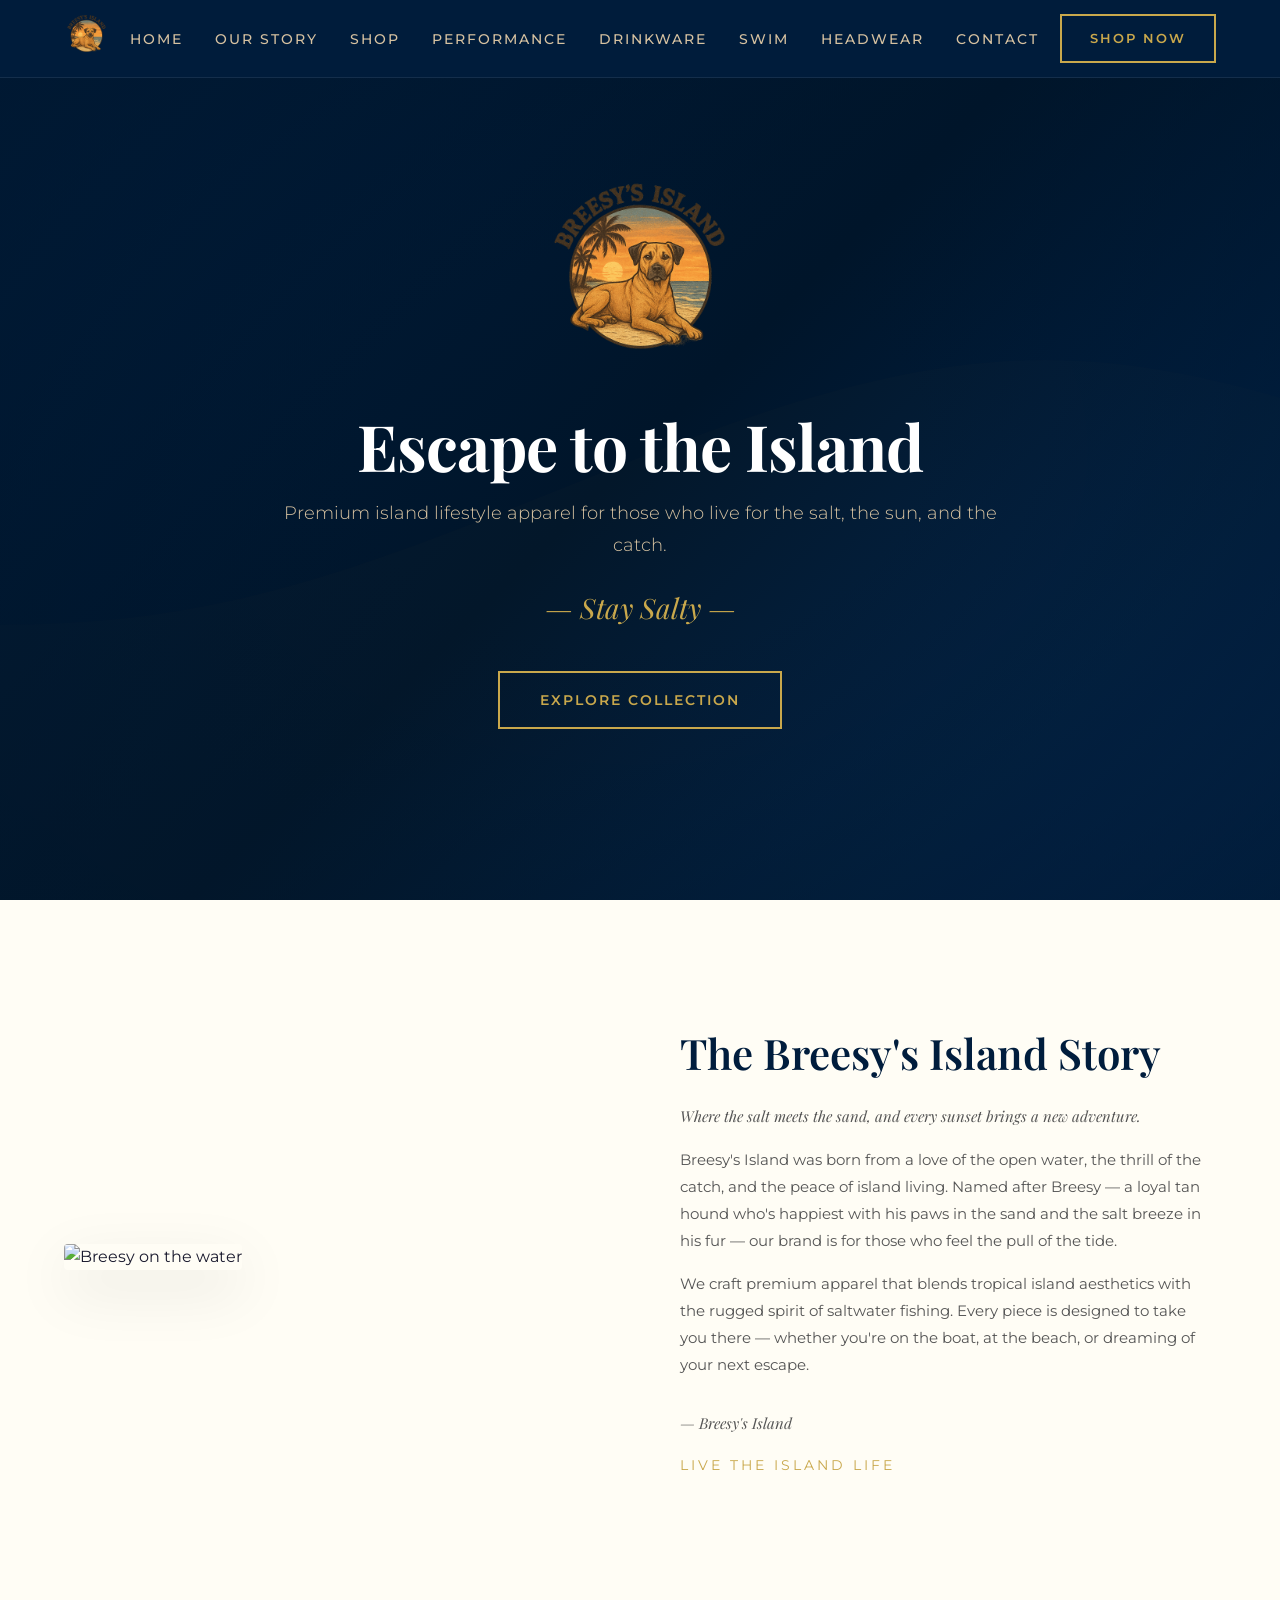
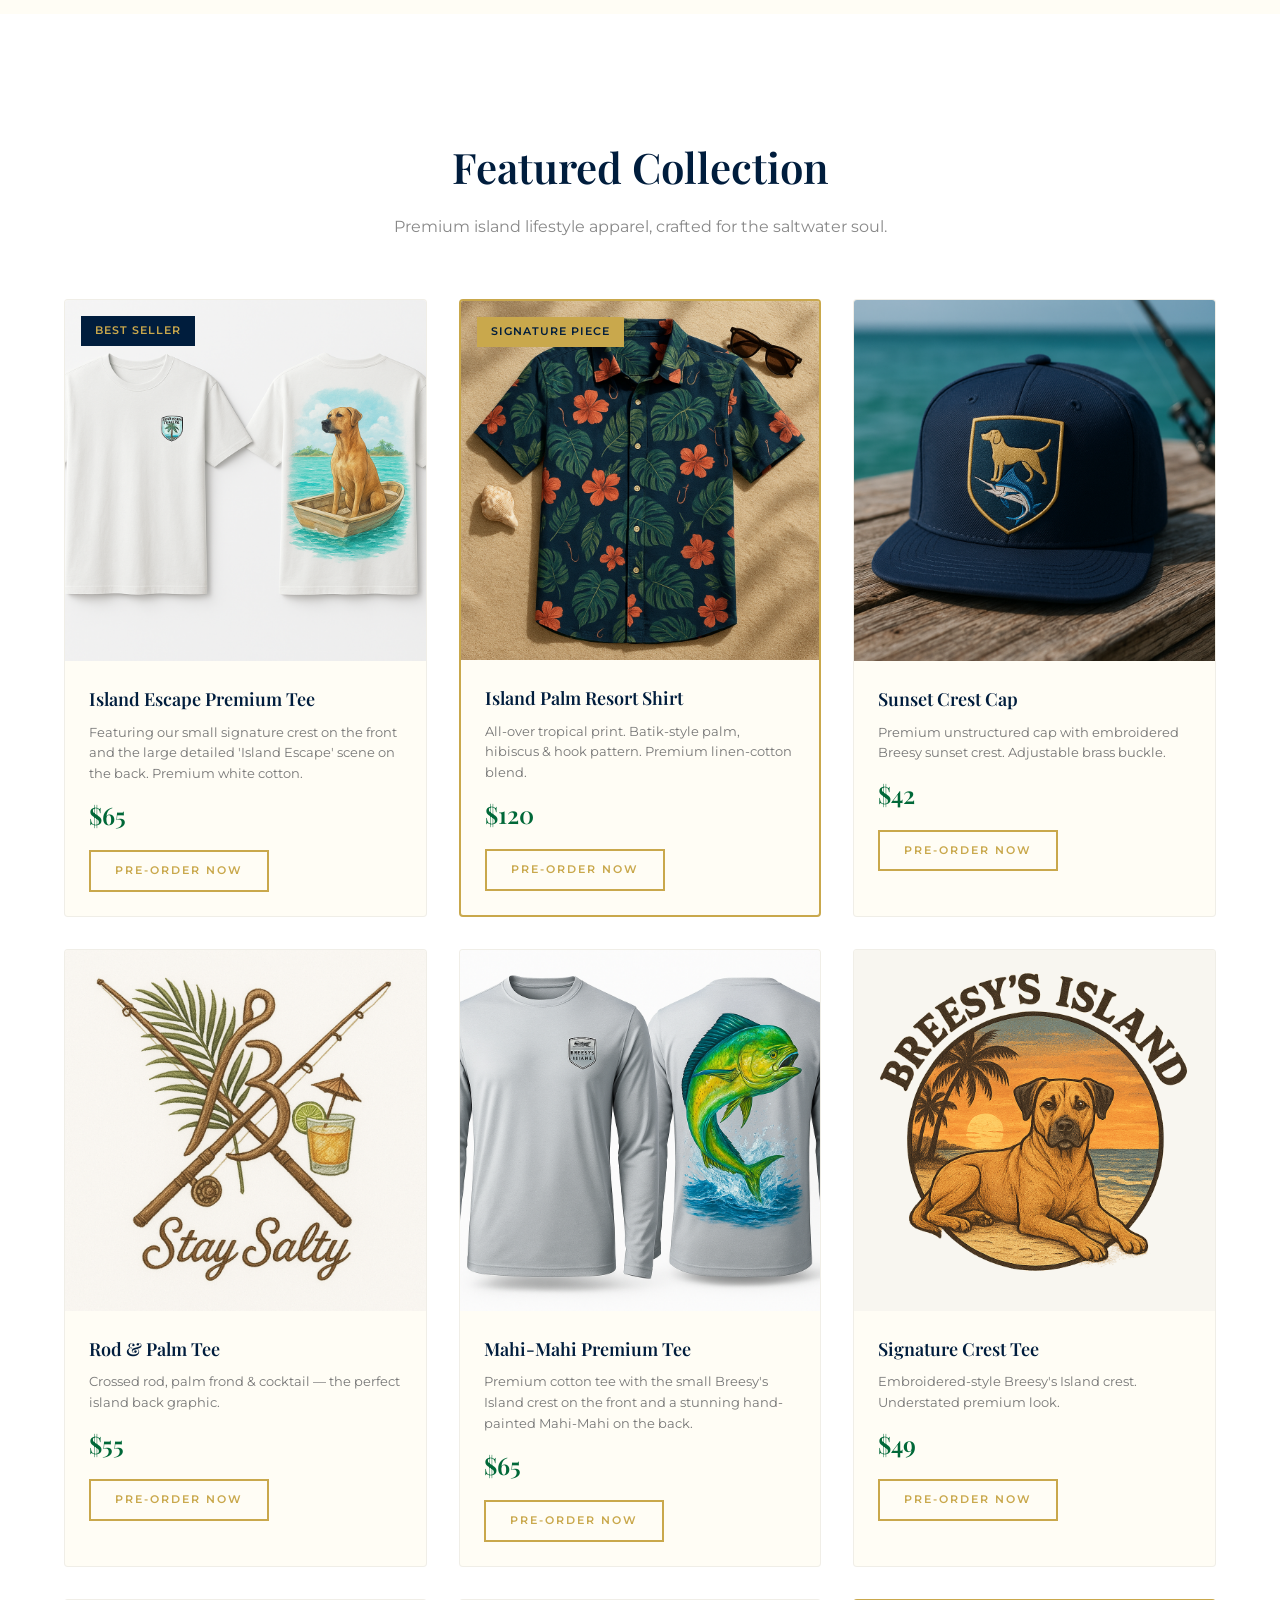
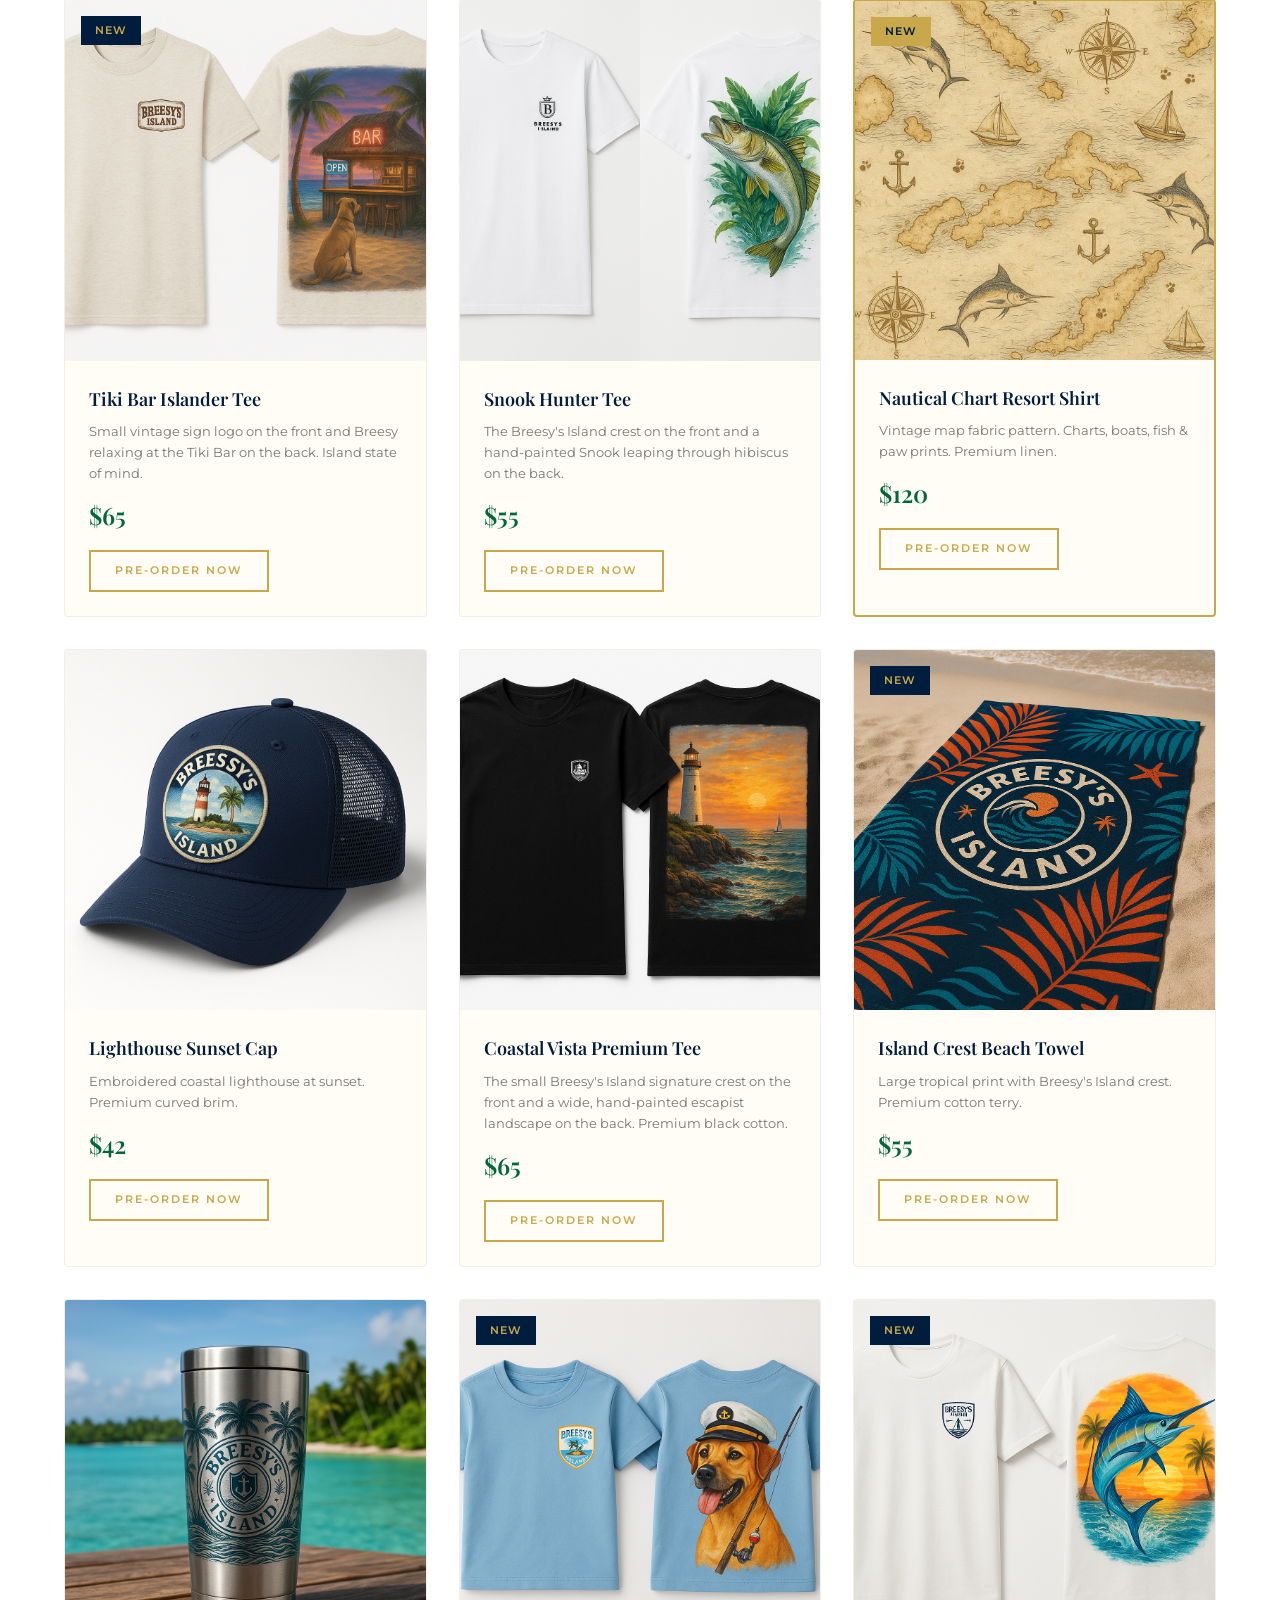
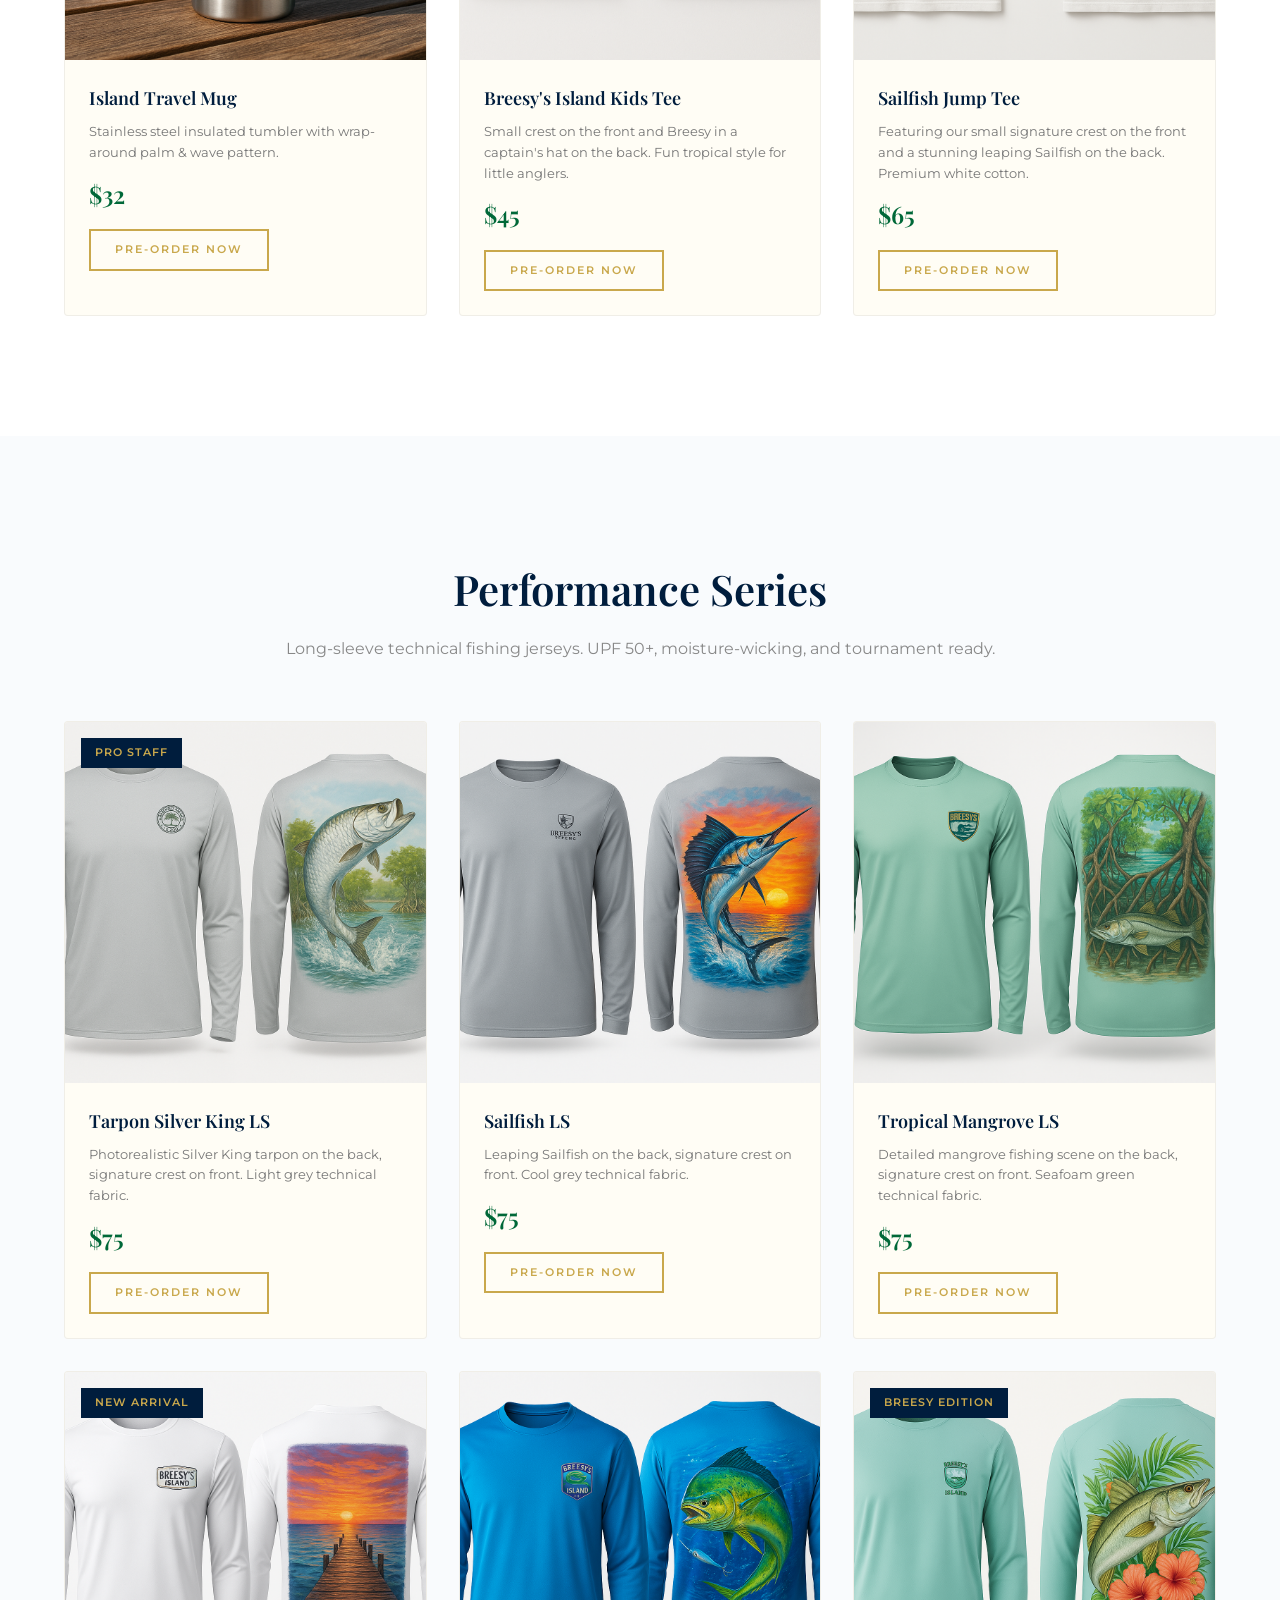
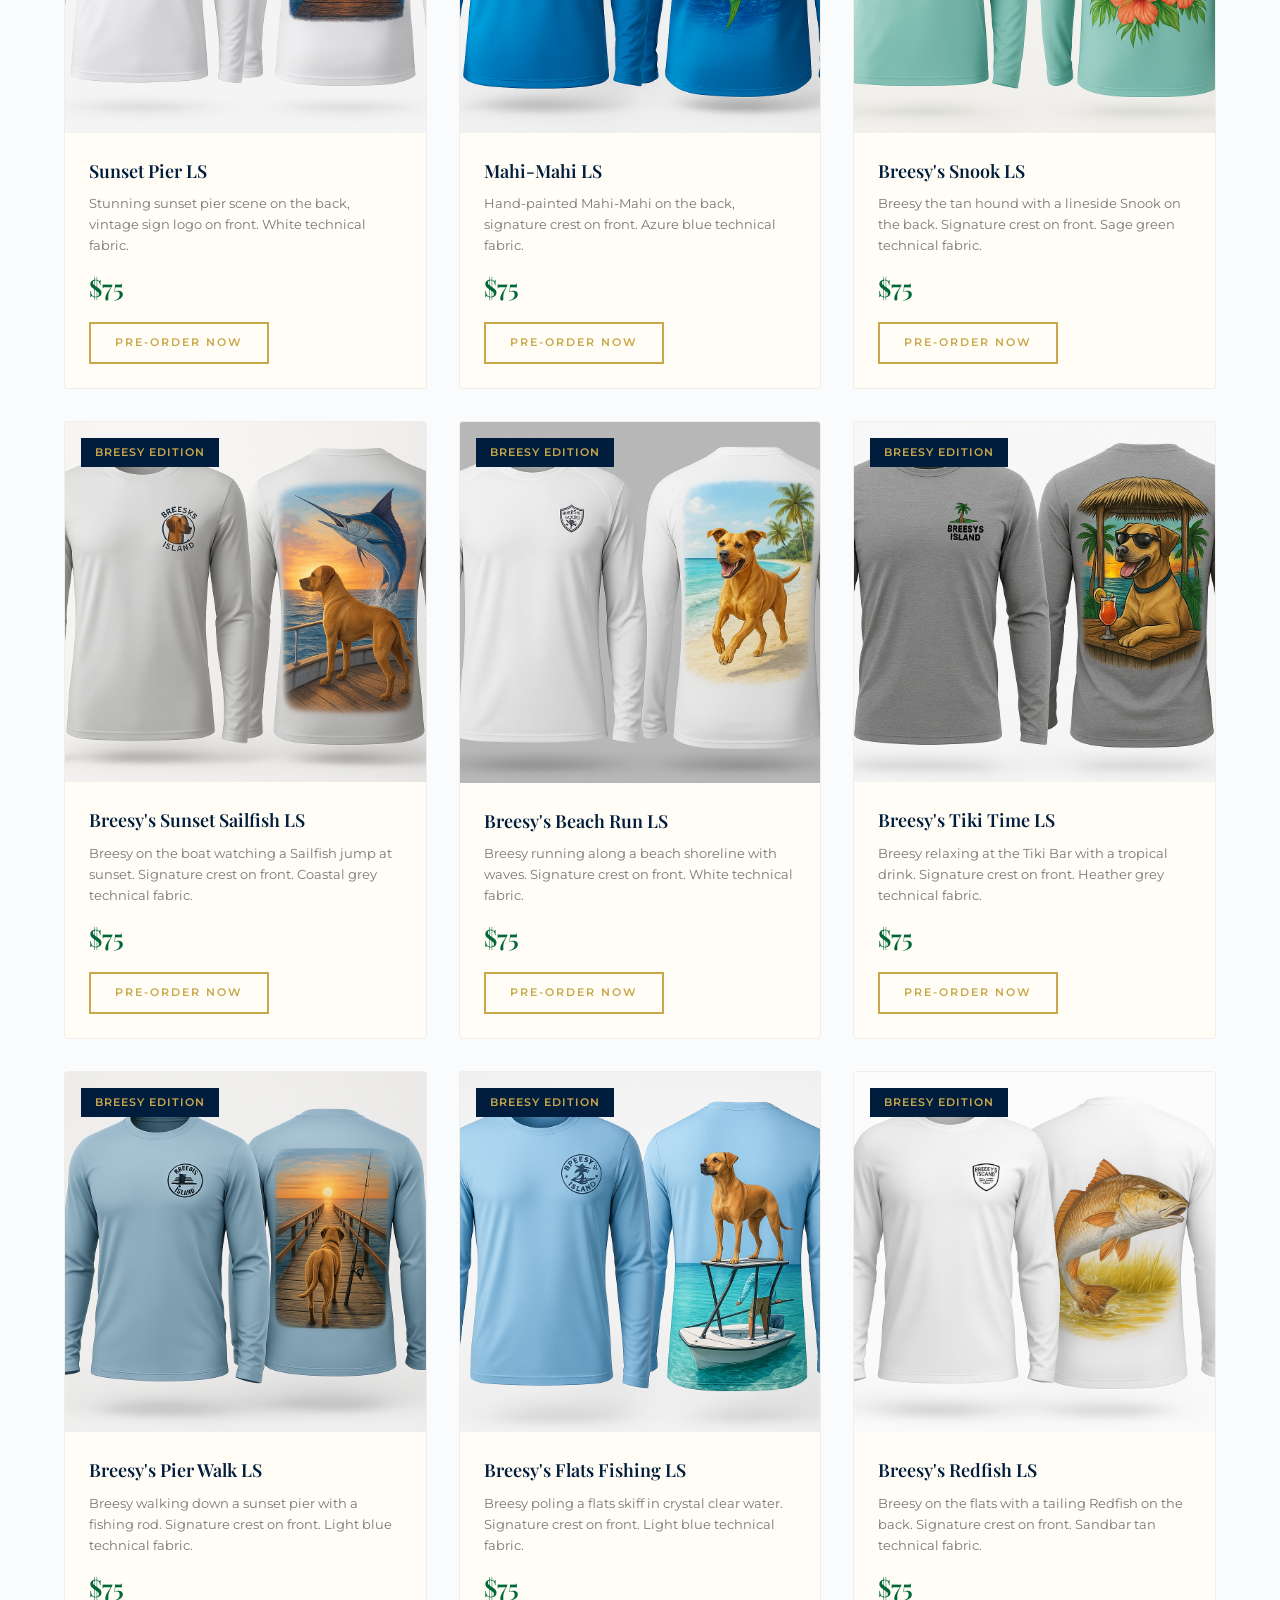
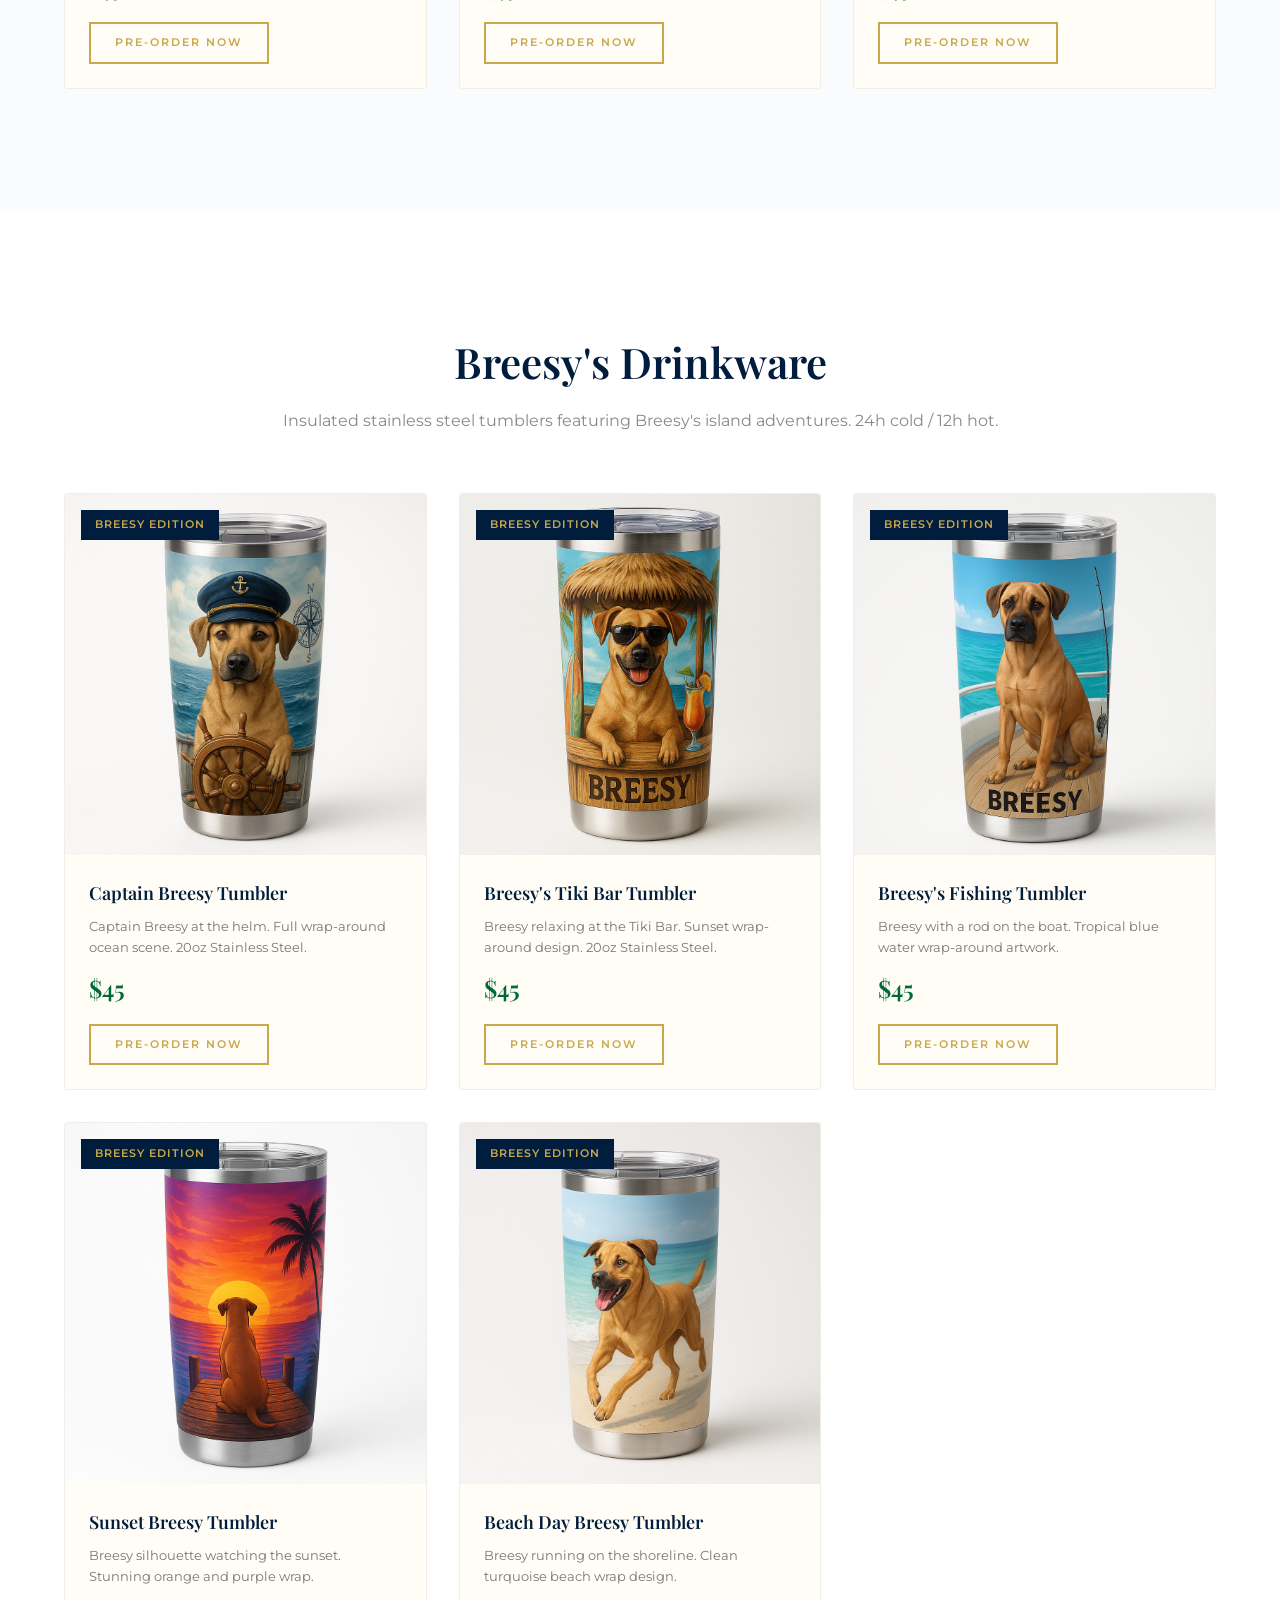
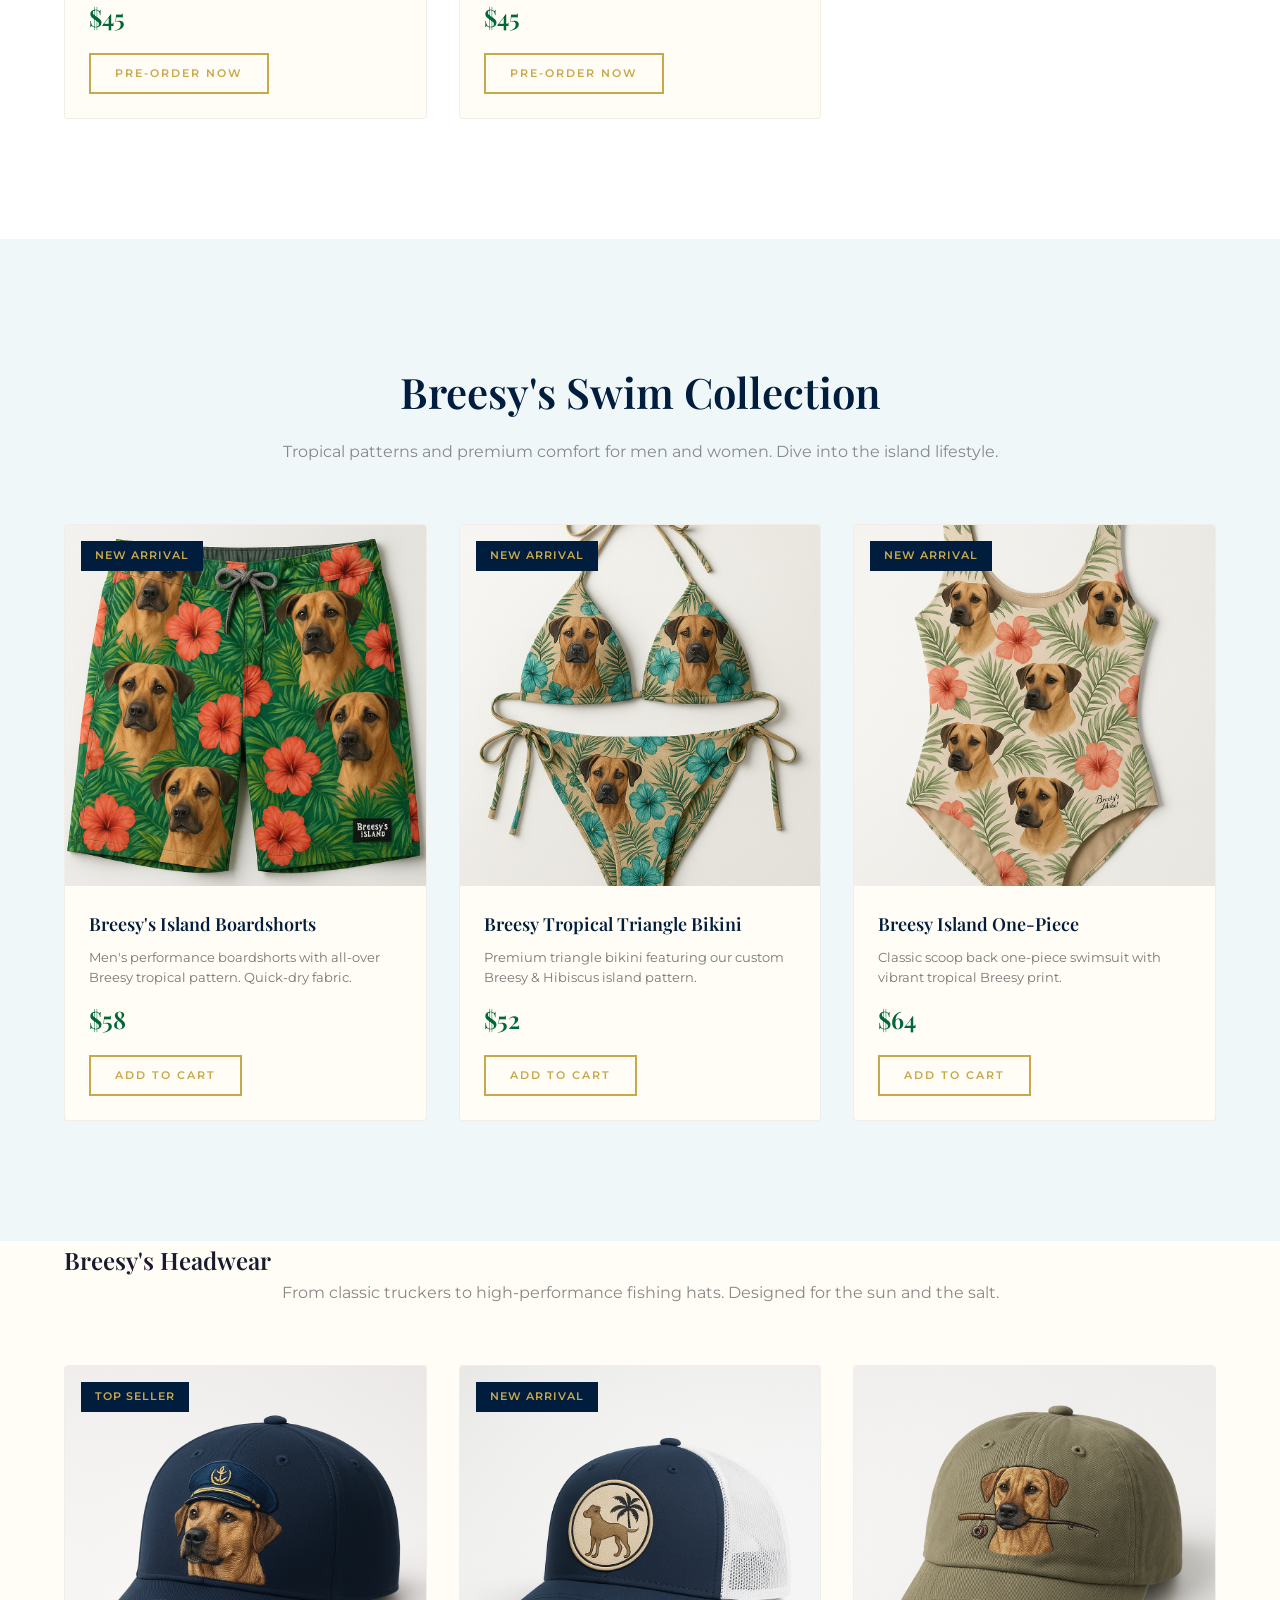
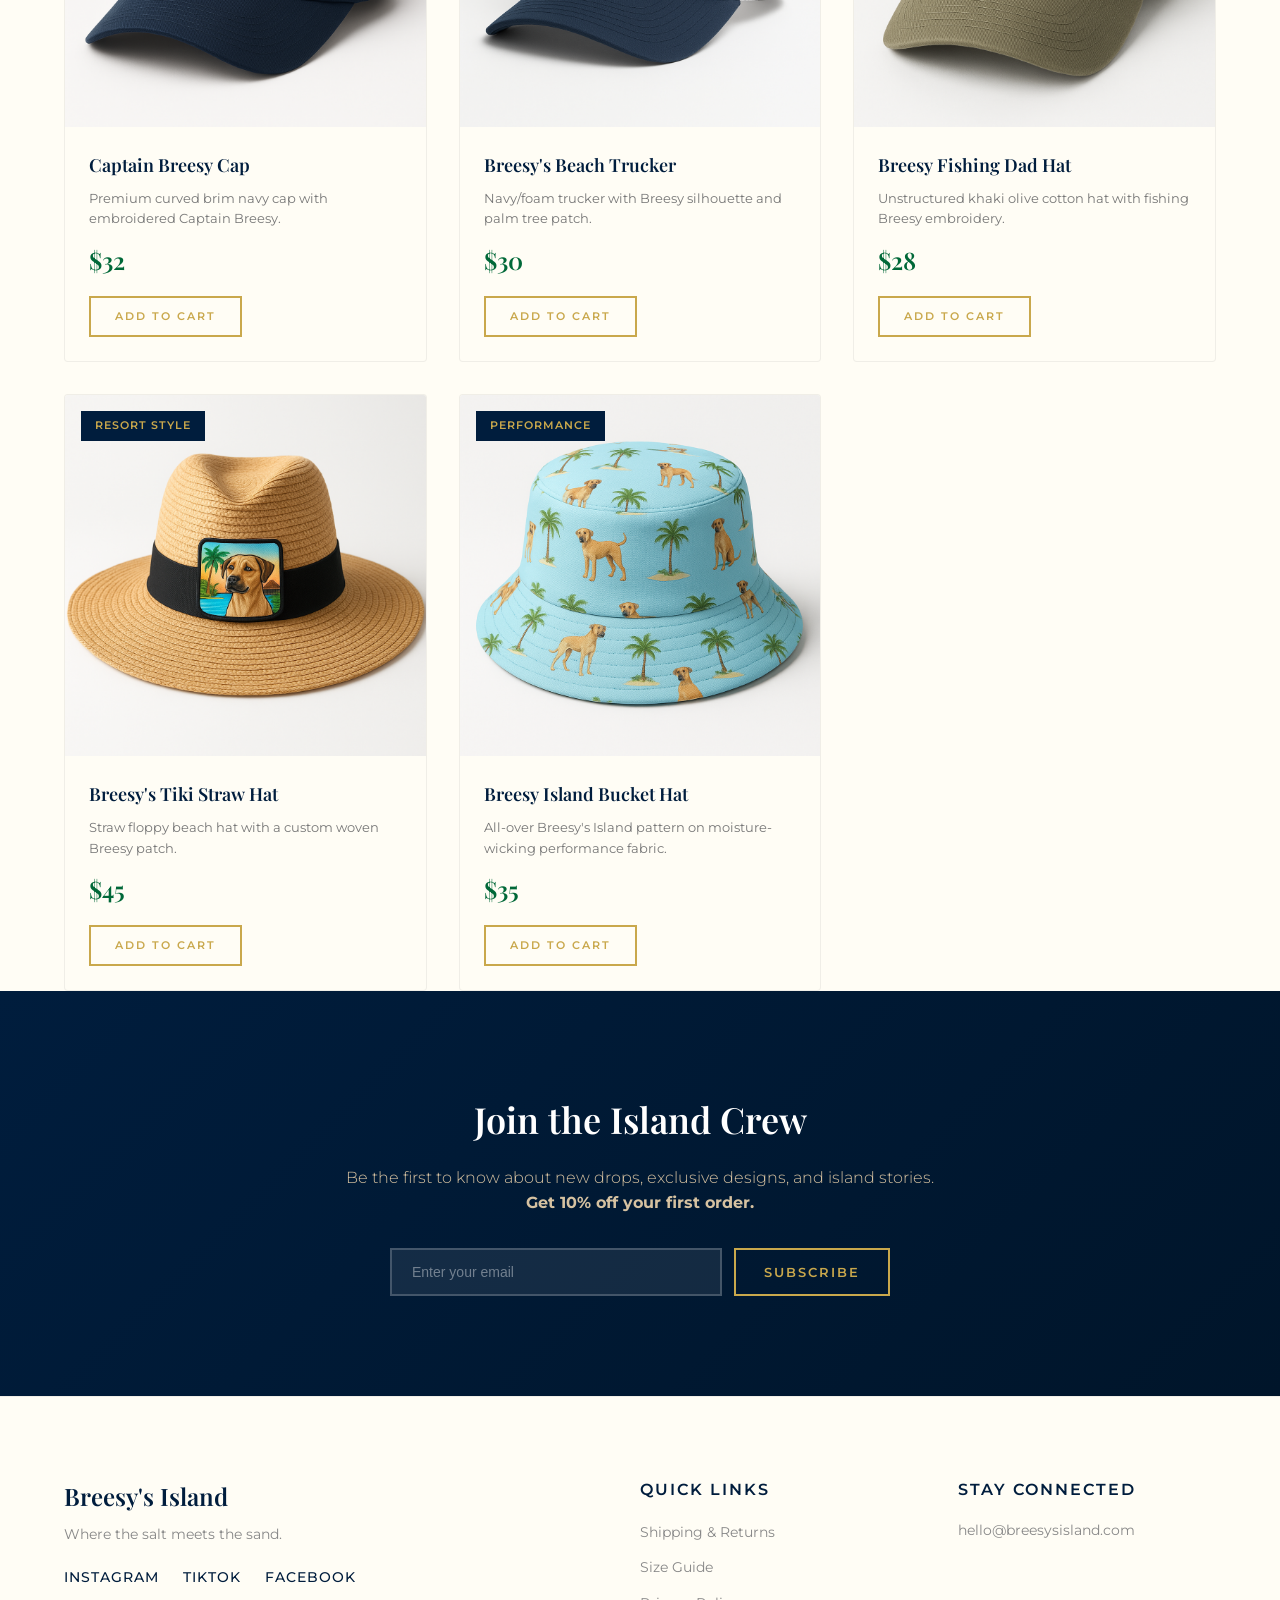
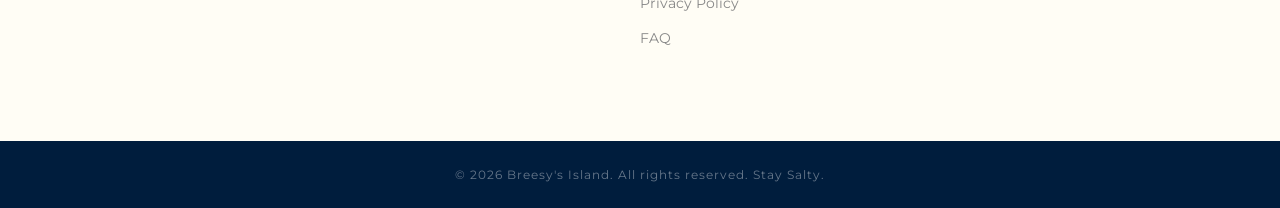
==== commit 7ba15eb0: "Added Swim Collection — Men's boardshorts, Women's bikini & one-piece" ====
--- a/index.html
+++ b/index.html
@@ -21,6 +21,7 @@
                 <li><a href="#shop">Shop</a></li>
                 <li><a href="#performance">Performance</a></li>
                 <li><a href="#drinkware">Drinkware</a></li>
+                <li><a href="#swim">Swim</a></li>
                 <li><a href="#headwear">Headwear</a></li>
                 <li><a href="#contact">Contact</a></li>
             </ul>
@@ -530,6 +531,58 @@
         </div>
     </section>
 
+    <!-- Swim Section -->
+    <section id="swim" class="shop" style="background-color: #f0f7f9;">
+        <div class="container">
+            <h2 class="section-title">Breesy's Swim Collection</h2>
+            <p class="section-sub">Tropical patterns and premium comfort for men and women. Dive into the island lifestyle.</p>
+            
+            <div class="products-grid">
+                <!-- Swim 1: Men's Boardshorts -->
+                <div class="product-card">
+                    <div class="product-image">
+                        <img src="assets/mens_boardshorts_mockup.png" alt="Men's Breesy Island Boardshorts">
+                        <div class="product-badge">New Arrival</div>
+                    </div>
+                    <div class="product-info">
+                        <h3>Breesy's Island Boardshorts</h3>
+                        <p class="product-desc">Men's performance boardshorts with all-over Breesy tropical pattern. Quick-dry fabric.</p>
+                        <div class="product-price">$58</div>
+                        <a href="#" class="btn-primary btn-small">Add to Cart</a>
+                    </div>
+                </div>
+
+                <!-- Swim 2: Women's Bikini -->
+                <div class="product-card">
+                    <div class="product-image">
+                        <img src="assets/womens_bikini_mockup.png" alt="Women's Breesy Island Bikini">
+                        <div class="product-badge">New Arrival</div>
+                    </div>
+                    <div class="product-info">
+                        <h3>Breesy Tropical Triangle Bikini</h3>
+                        <p class="product-desc">Premium triangle bikini featuring our custom Breesy & Hibiscus island pattern.</p>
+                        <div class="product-price">$52</div>
+                        <a href="#" class="btn-primary btn-small">Add to Cart</a>
+                    </div>
+                </div>
+
+                <!-- Swim 3: Women's One-Piece -->
+                <div class="product-card">
+                    <div class="product-image">
+                        <img src="assets/womens_onepiece_mockup.png" alt="Women's Breesy Island One-Piece">
+                        <div class="product-badge">New Arrival</div>
+                    </div>
+                    <div class="product-info">
+                        <h3>Breesy Island One-Piece</h3>
+                        <p class="product-desc">Classic scoop back one-piece swimsuit with vibrant tropical Breesy print.</p>
+                        <div class="product-price">$64</div>
+                        <a href="#" class="btn-primary btn-small">Add to Cart</a>
+                    </div>
+                </div>
+            </div>
+        </div>
+    </section>
+
     <!-- Headwear Section -->
     <section id="headwear" class="performance alternate-bg">
         <div class="container">
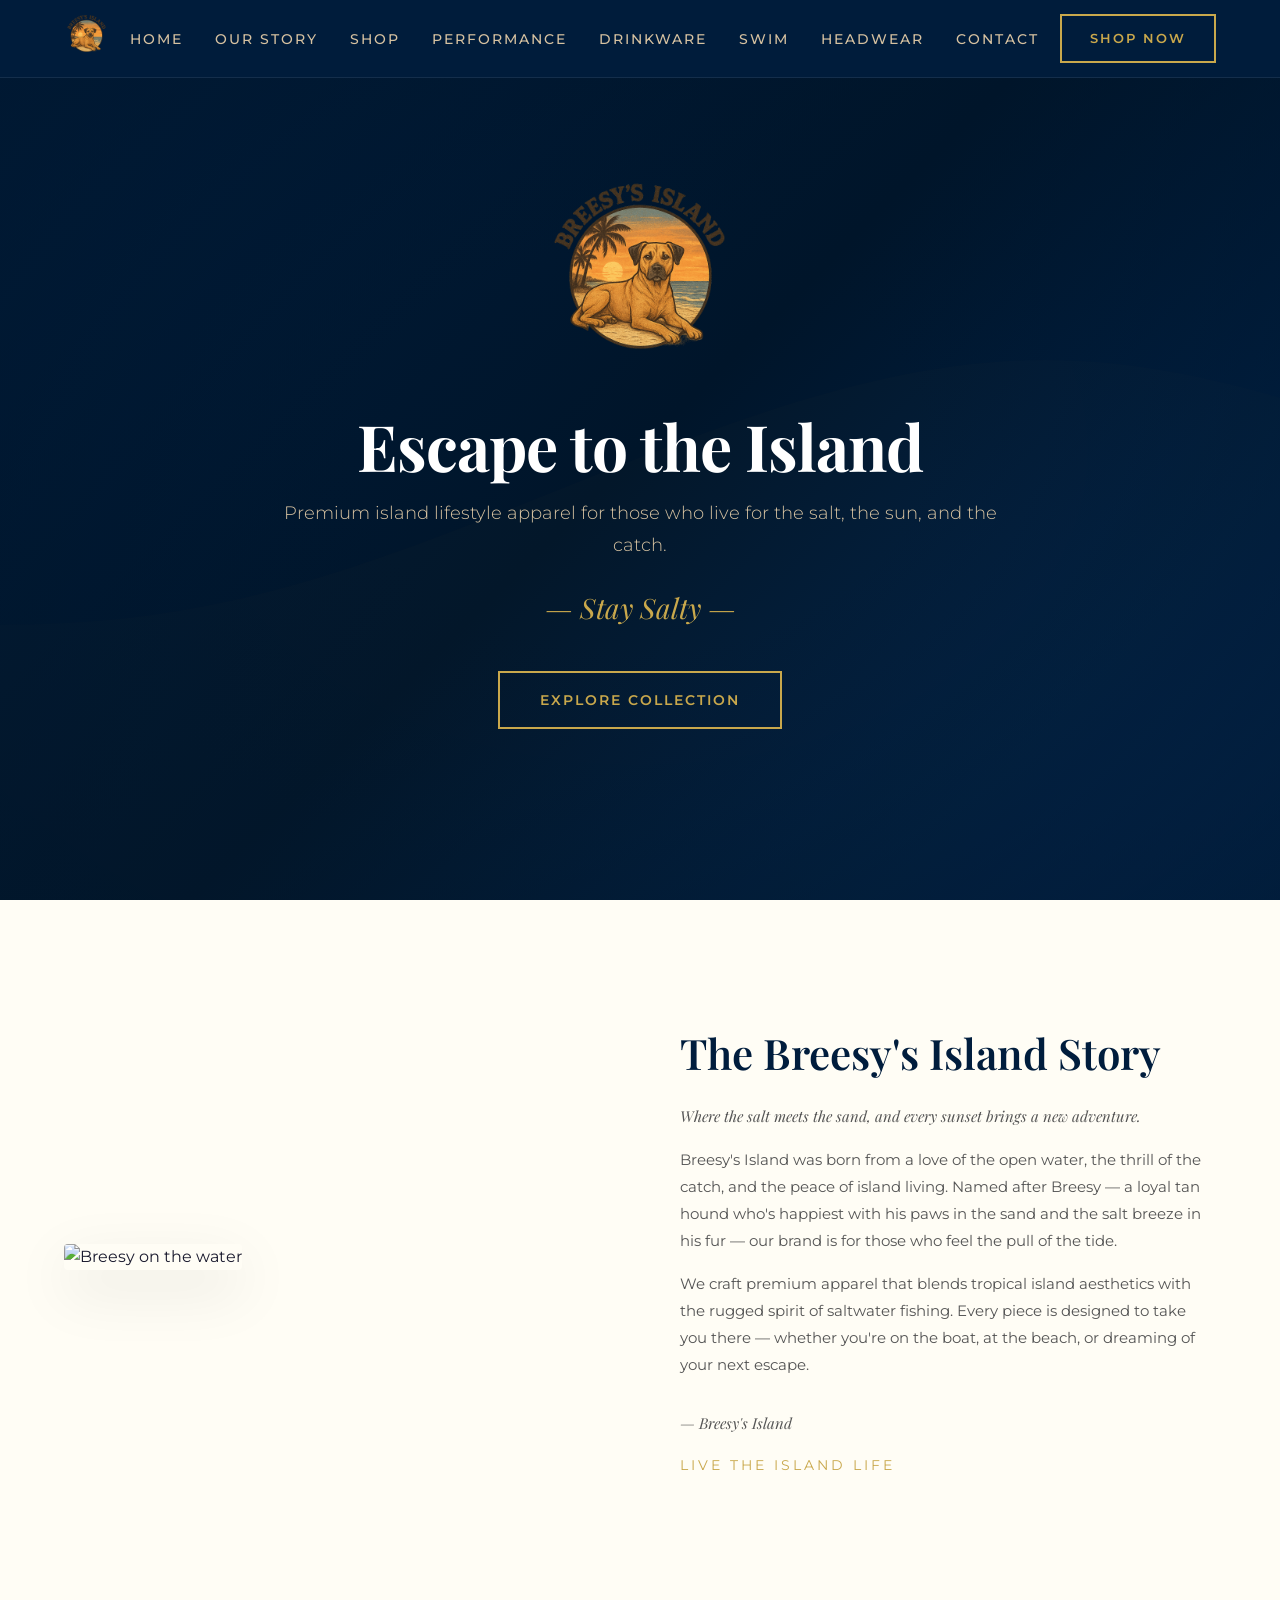
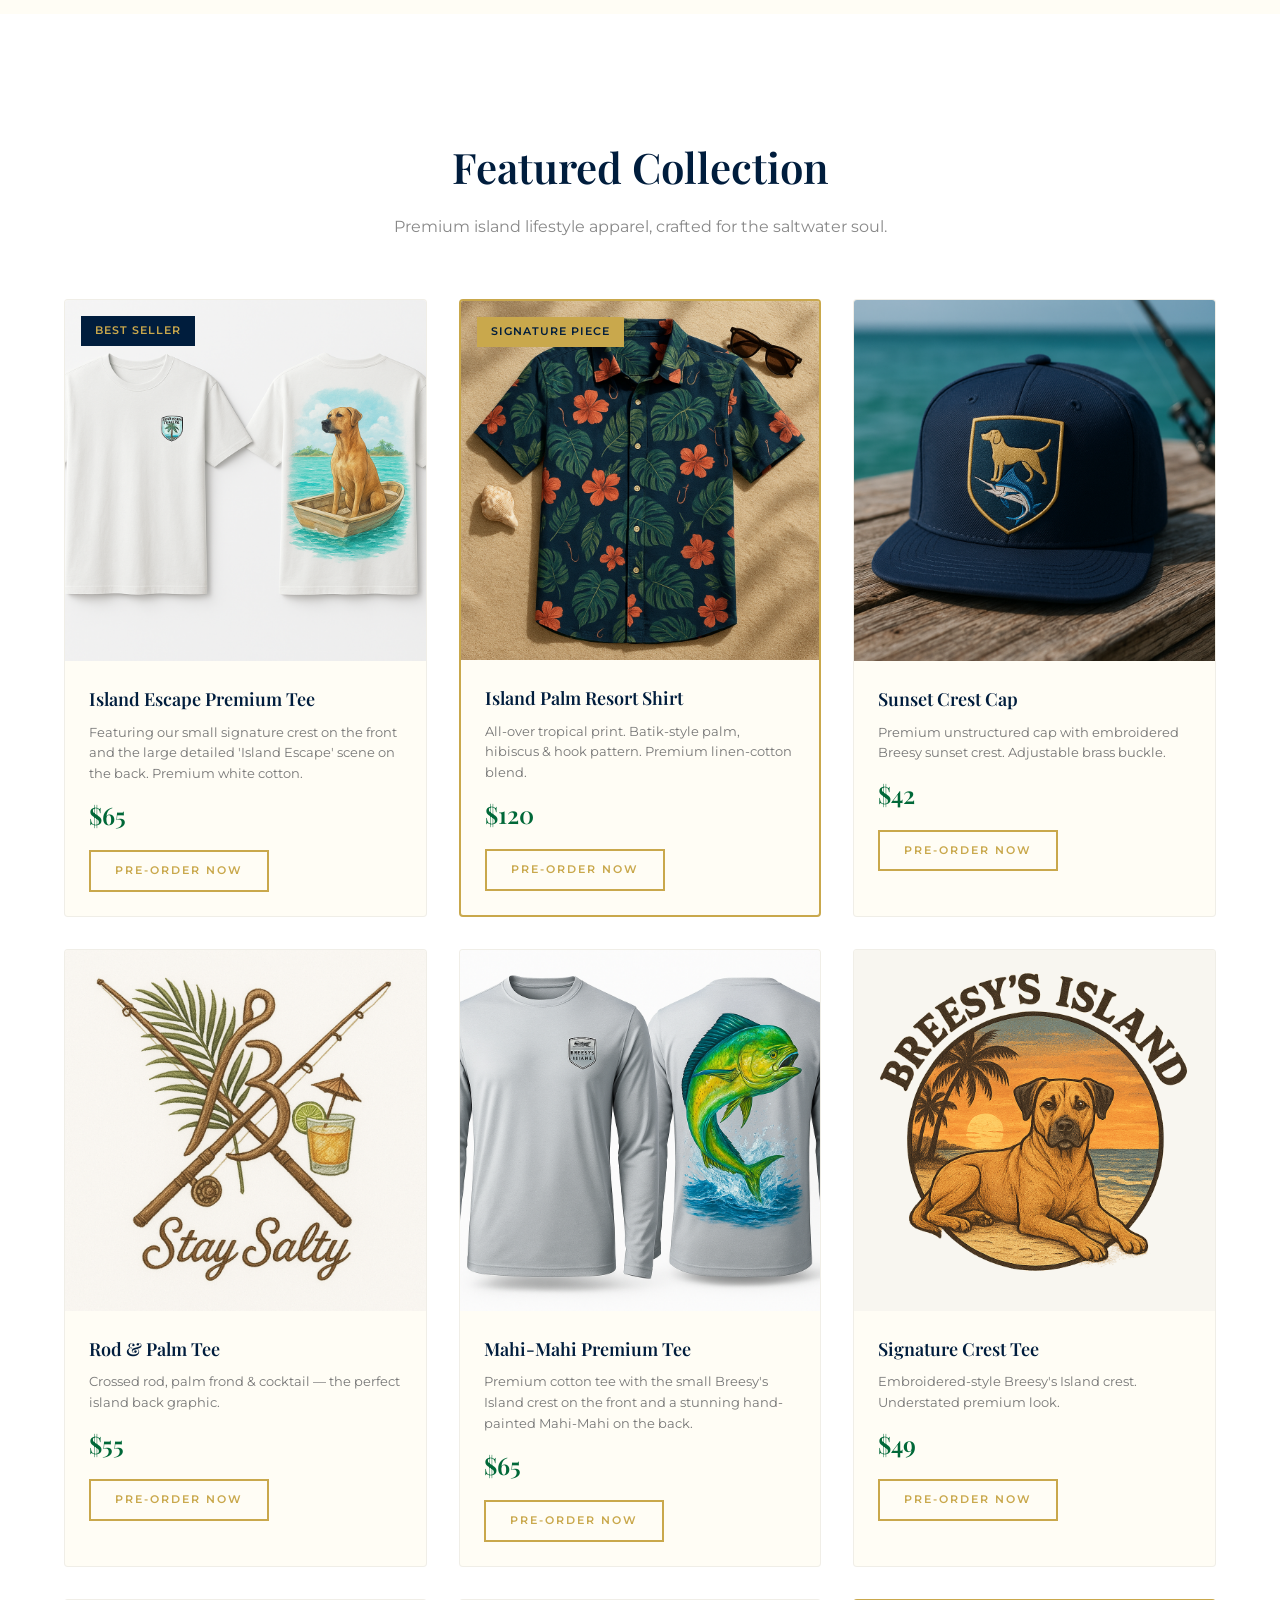
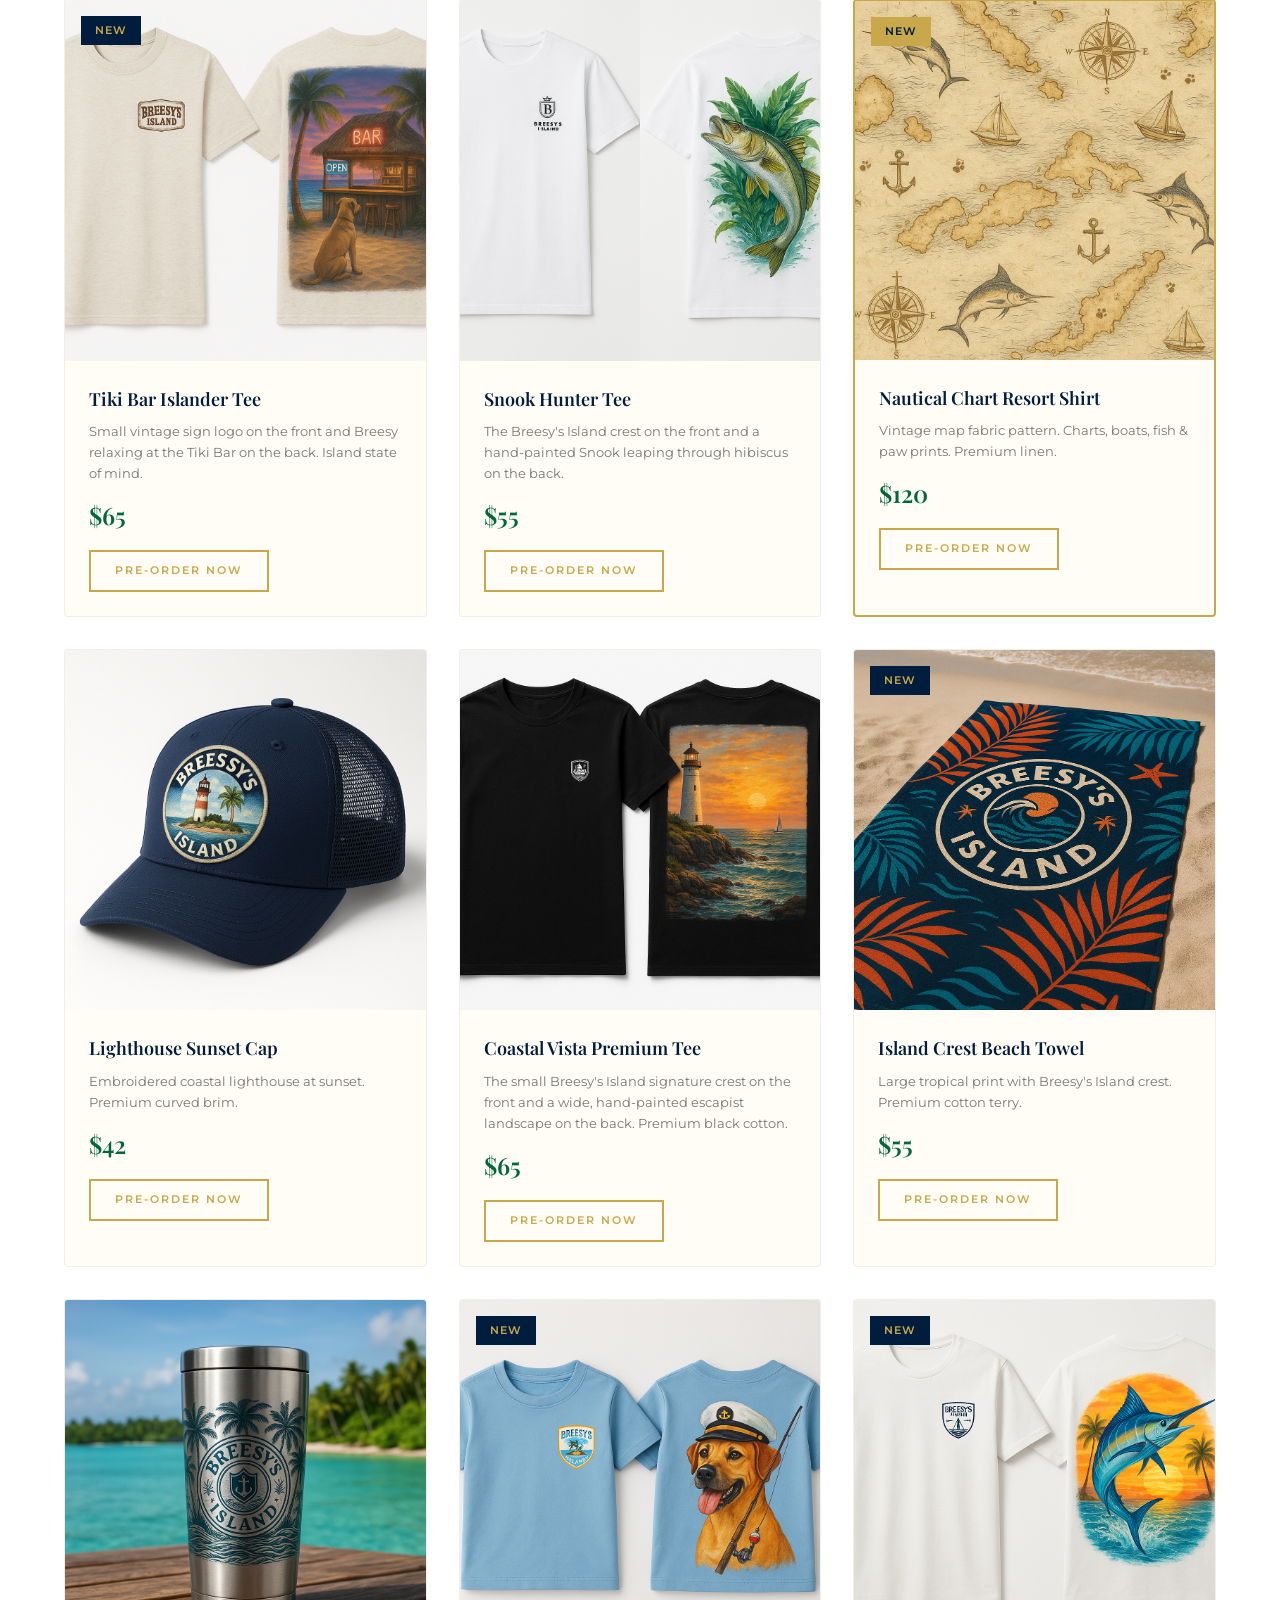
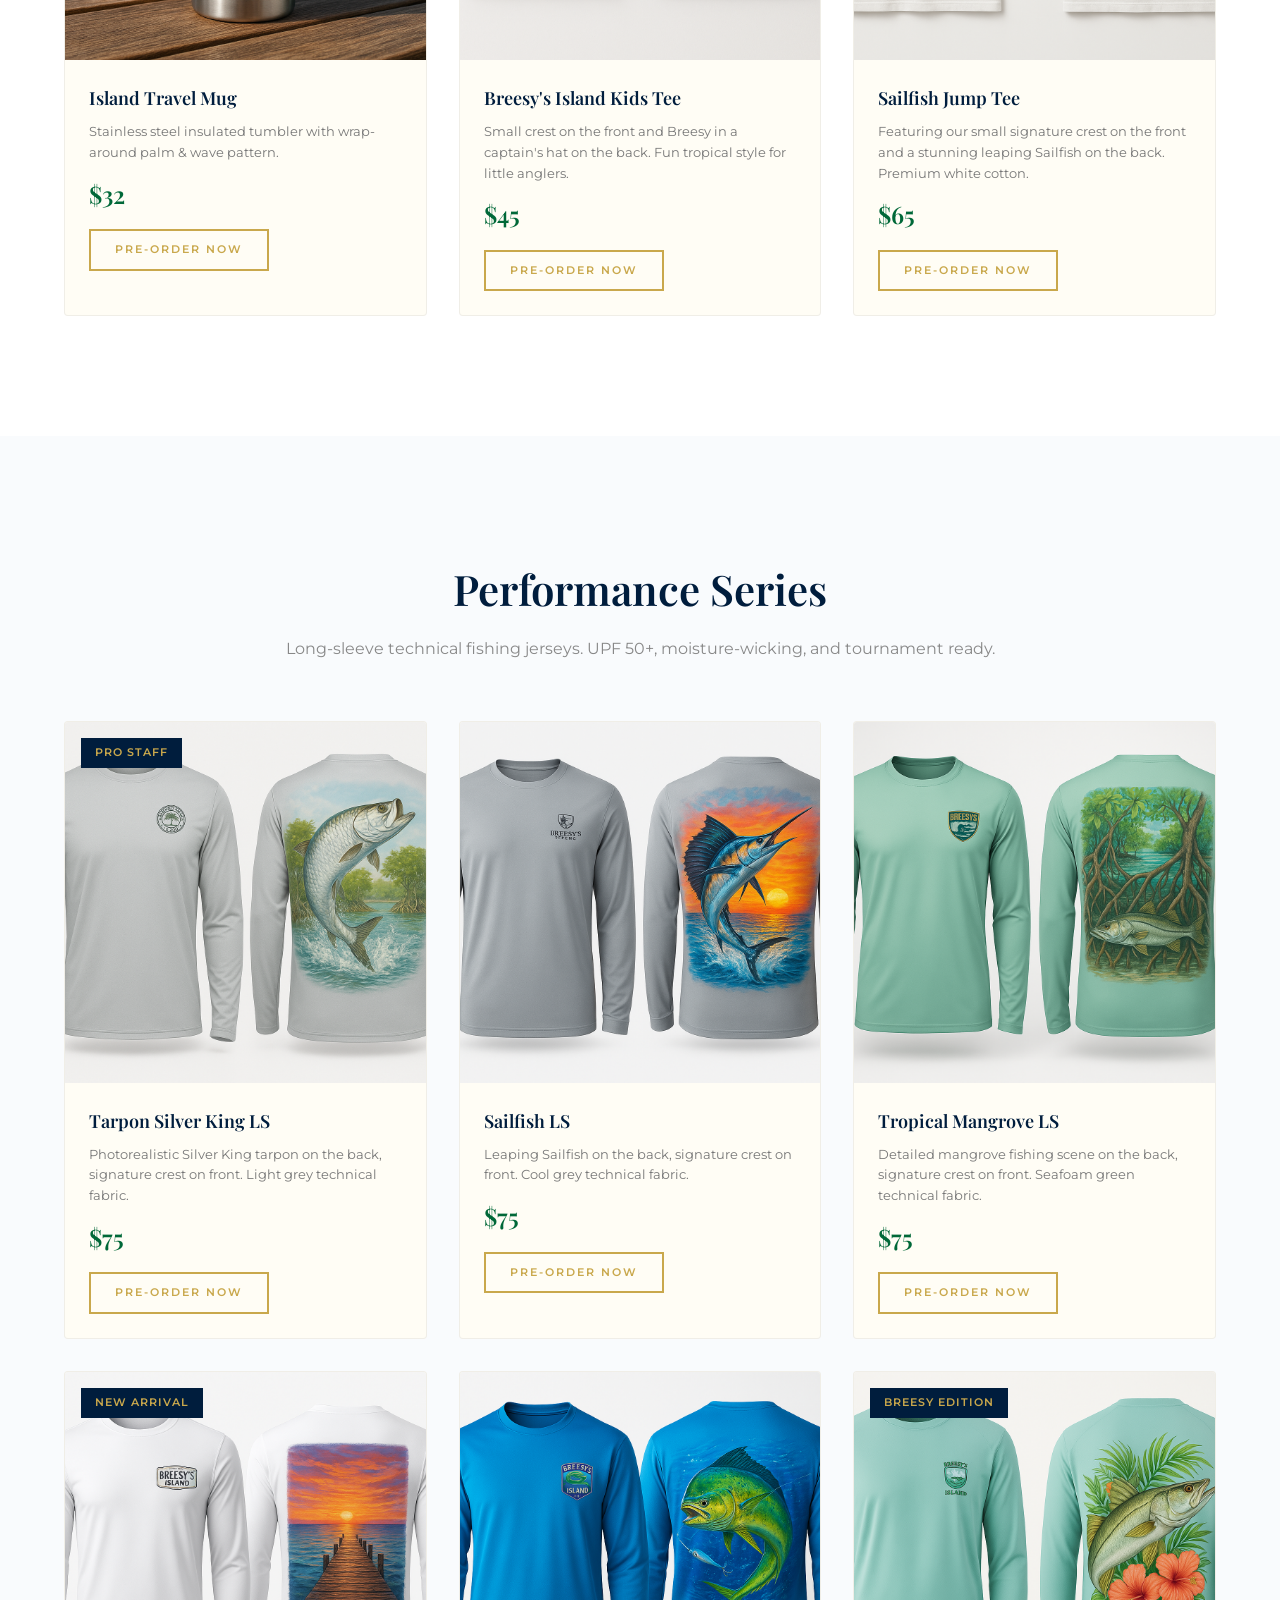
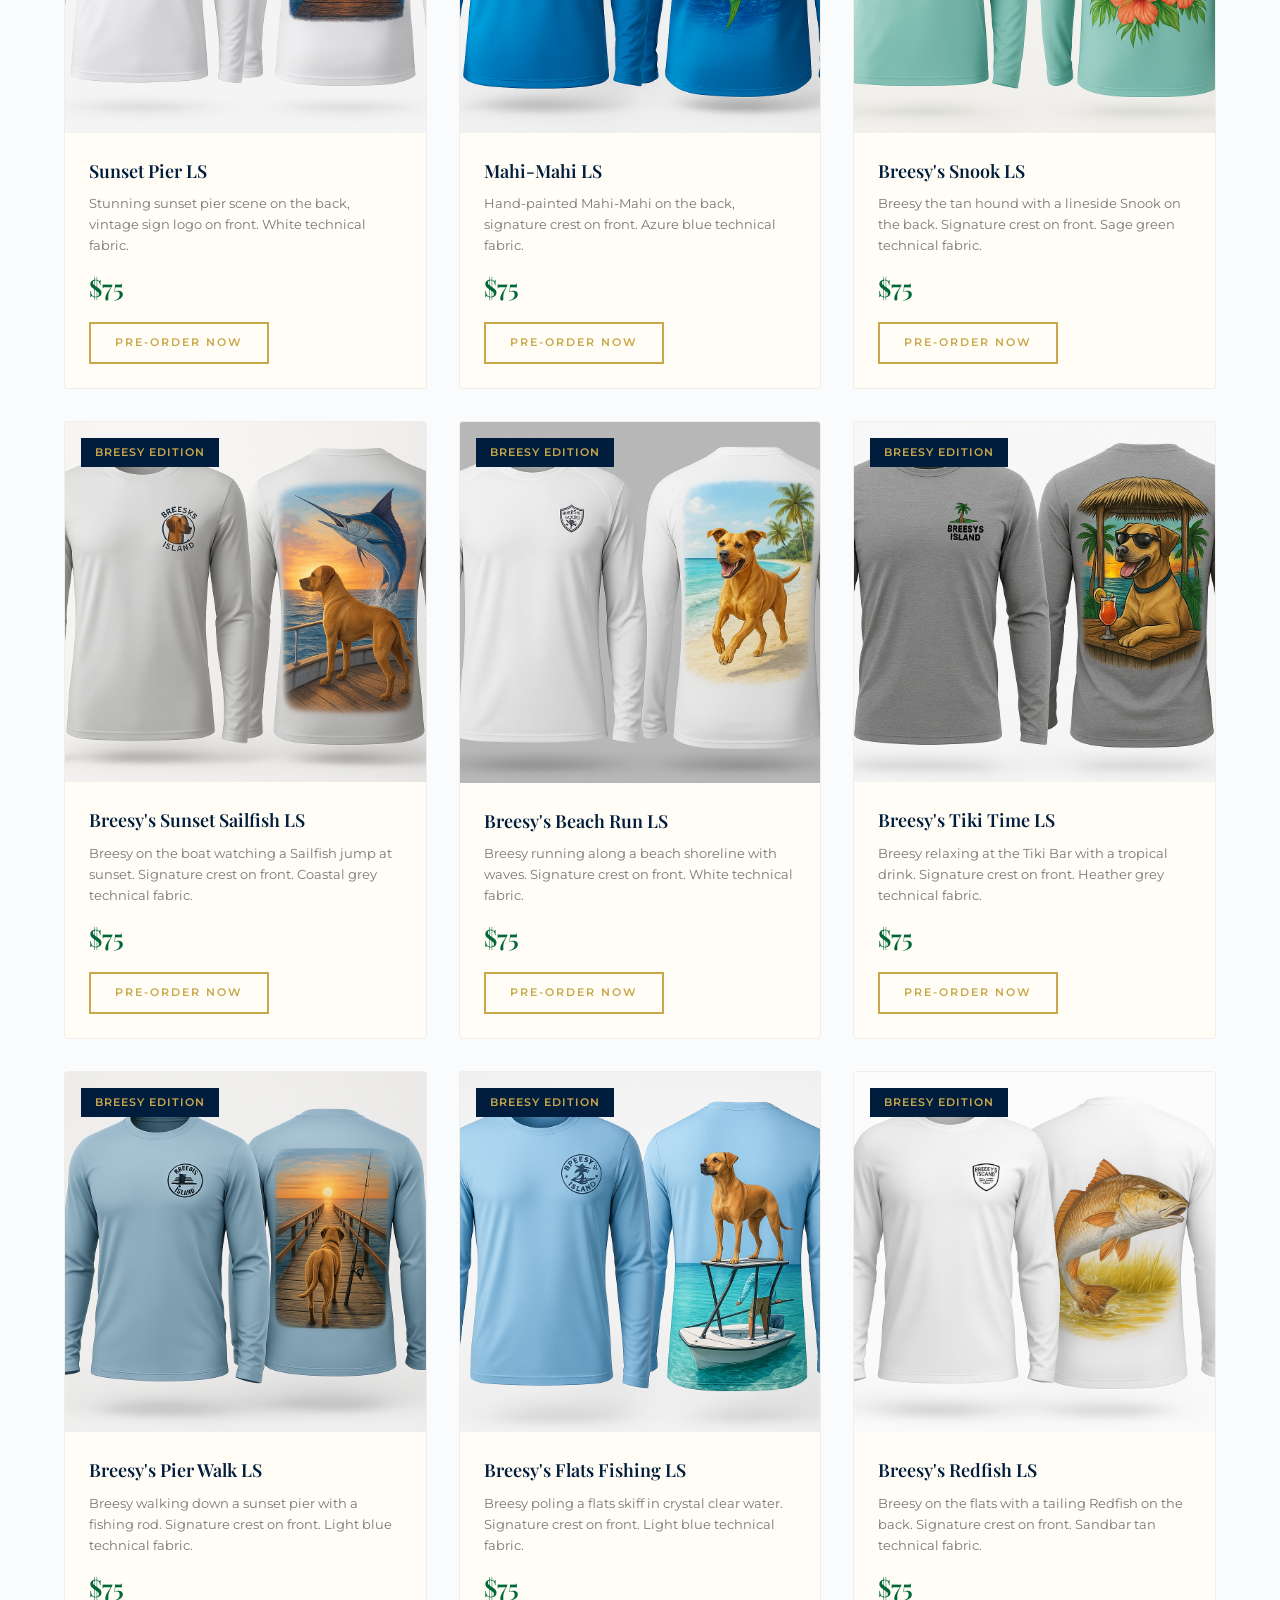
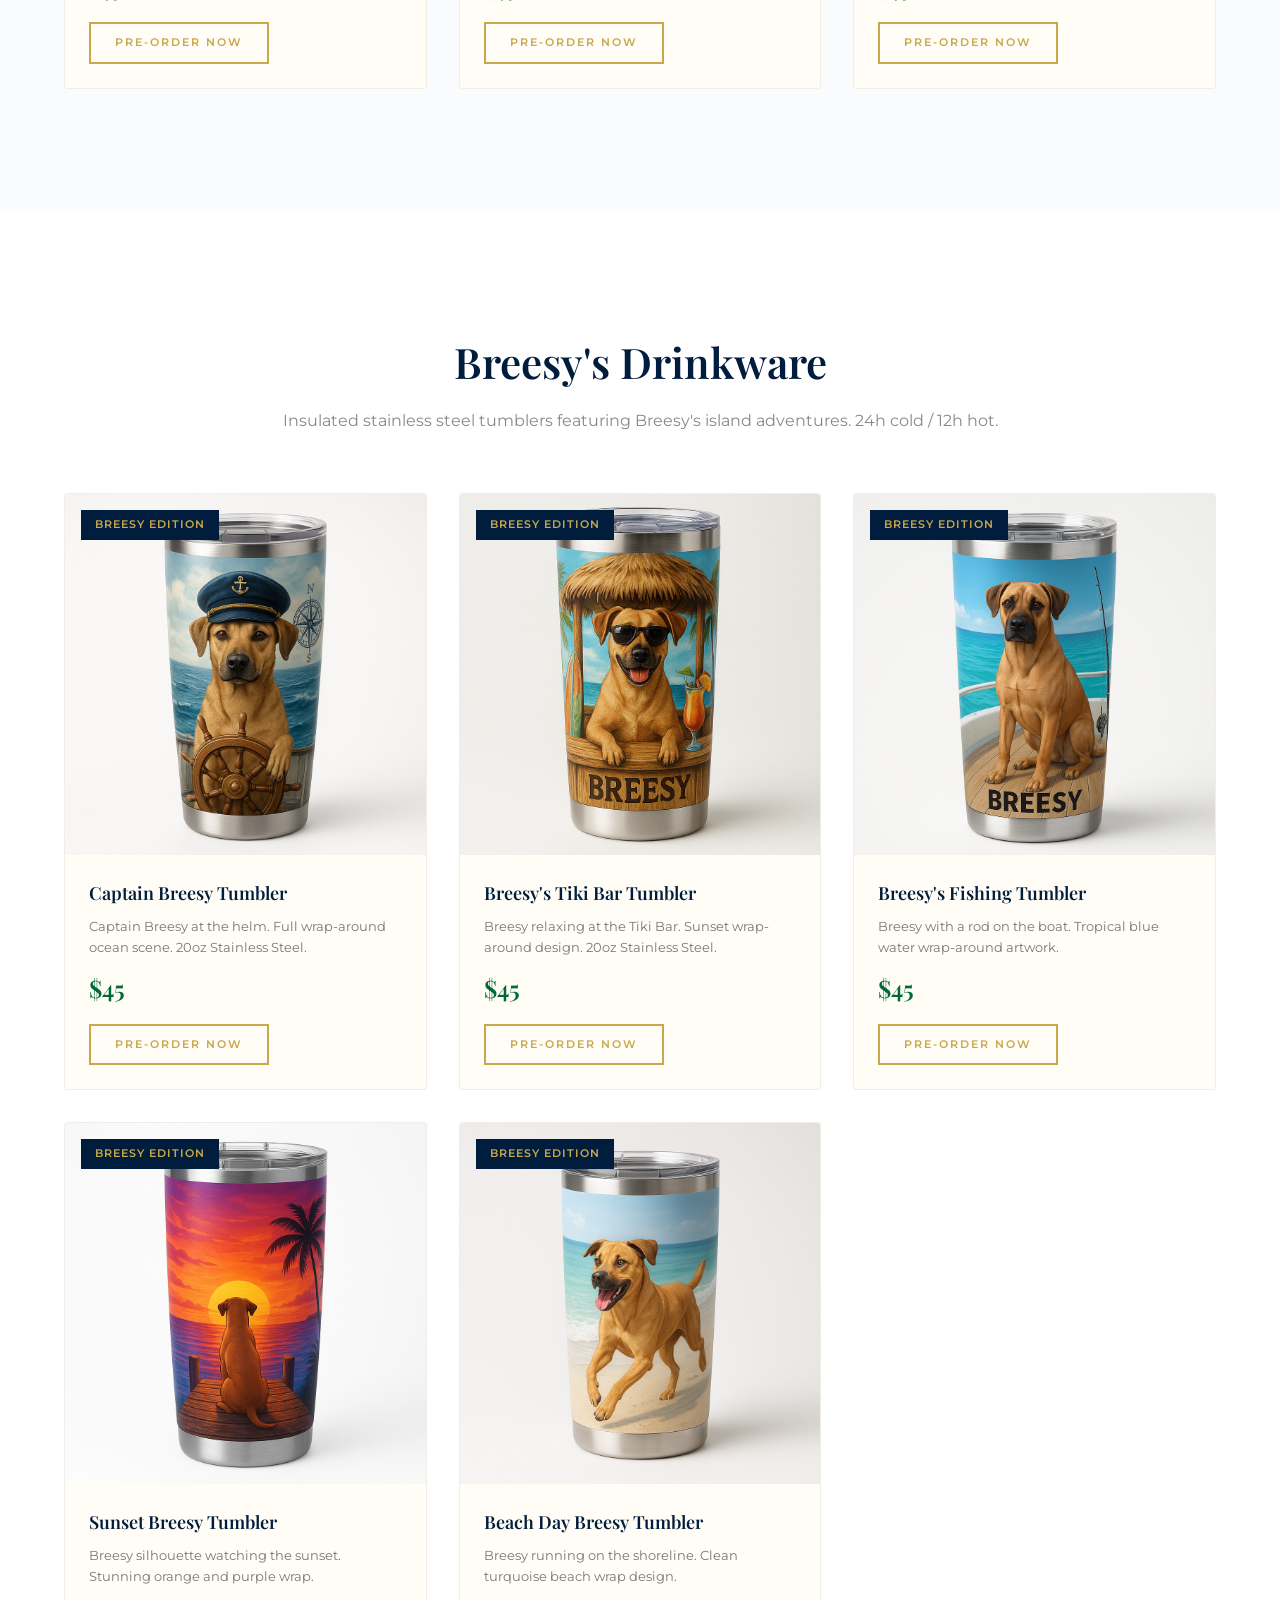
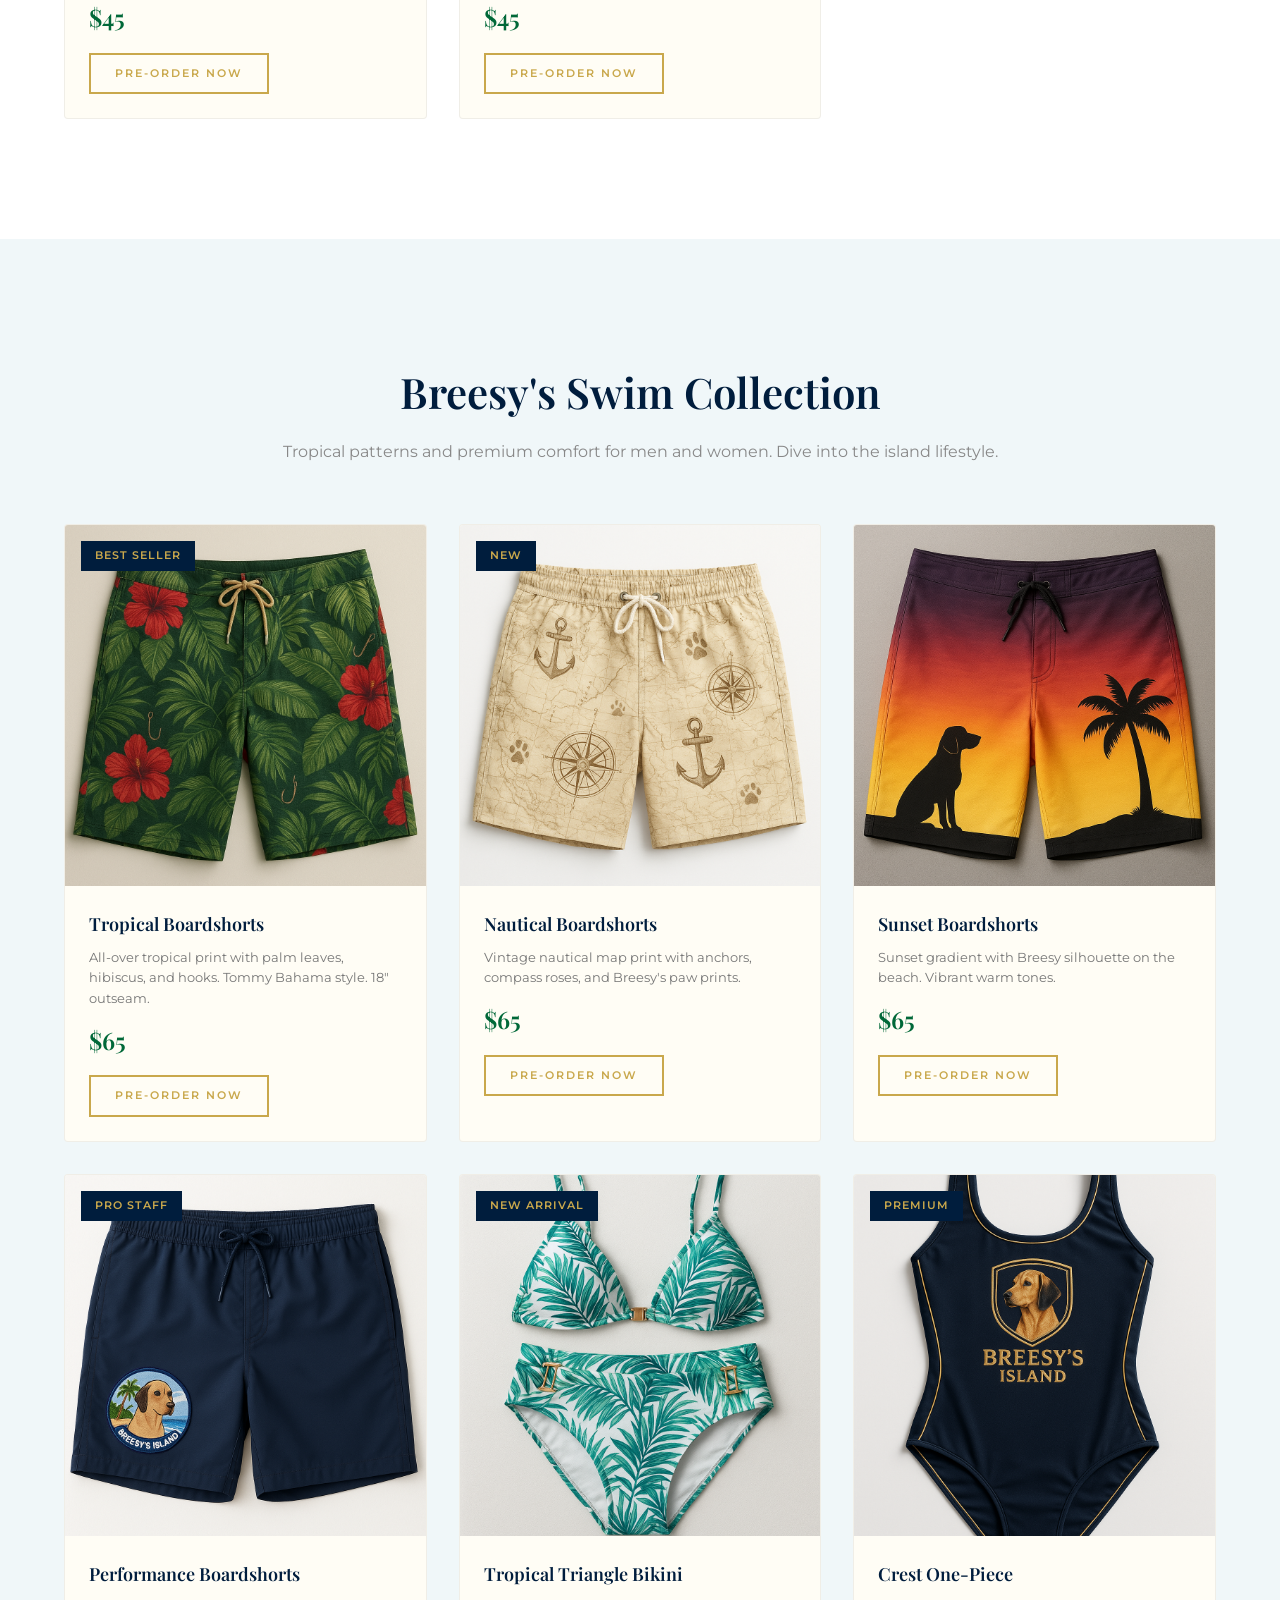
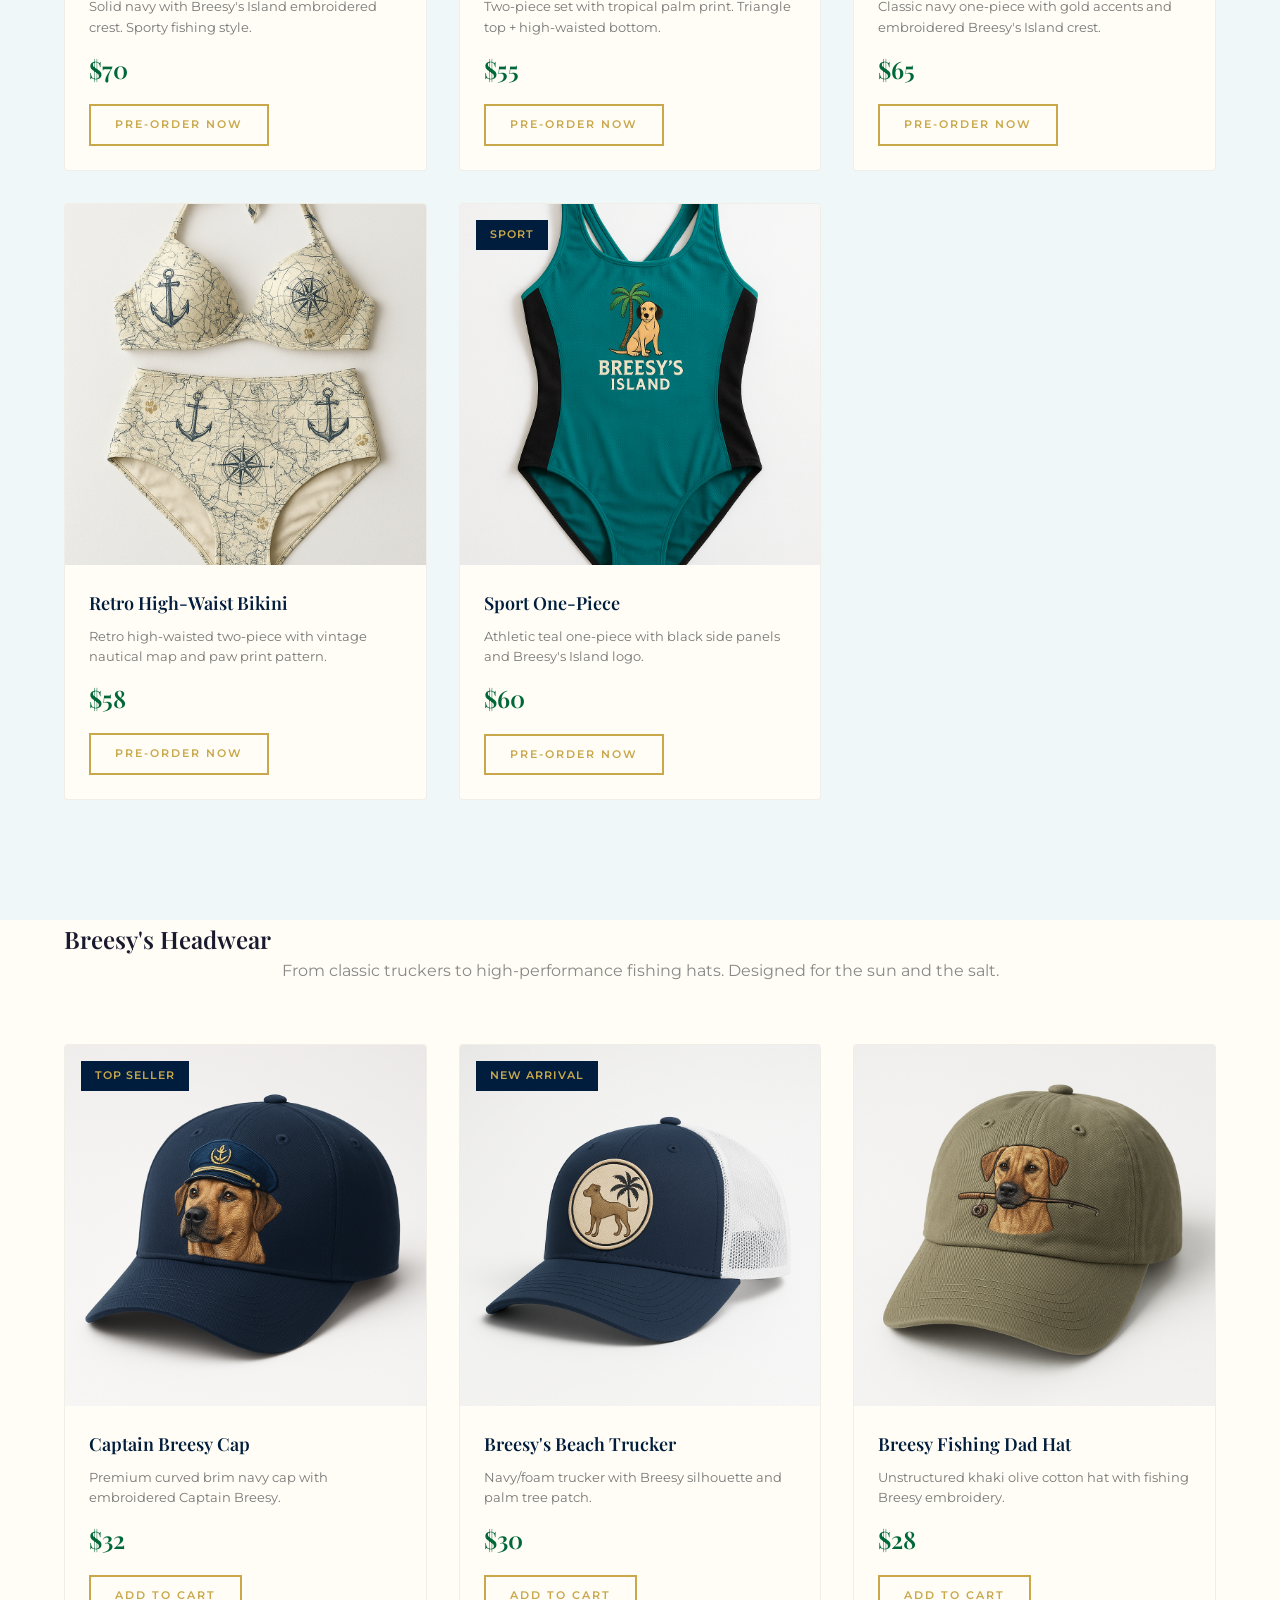
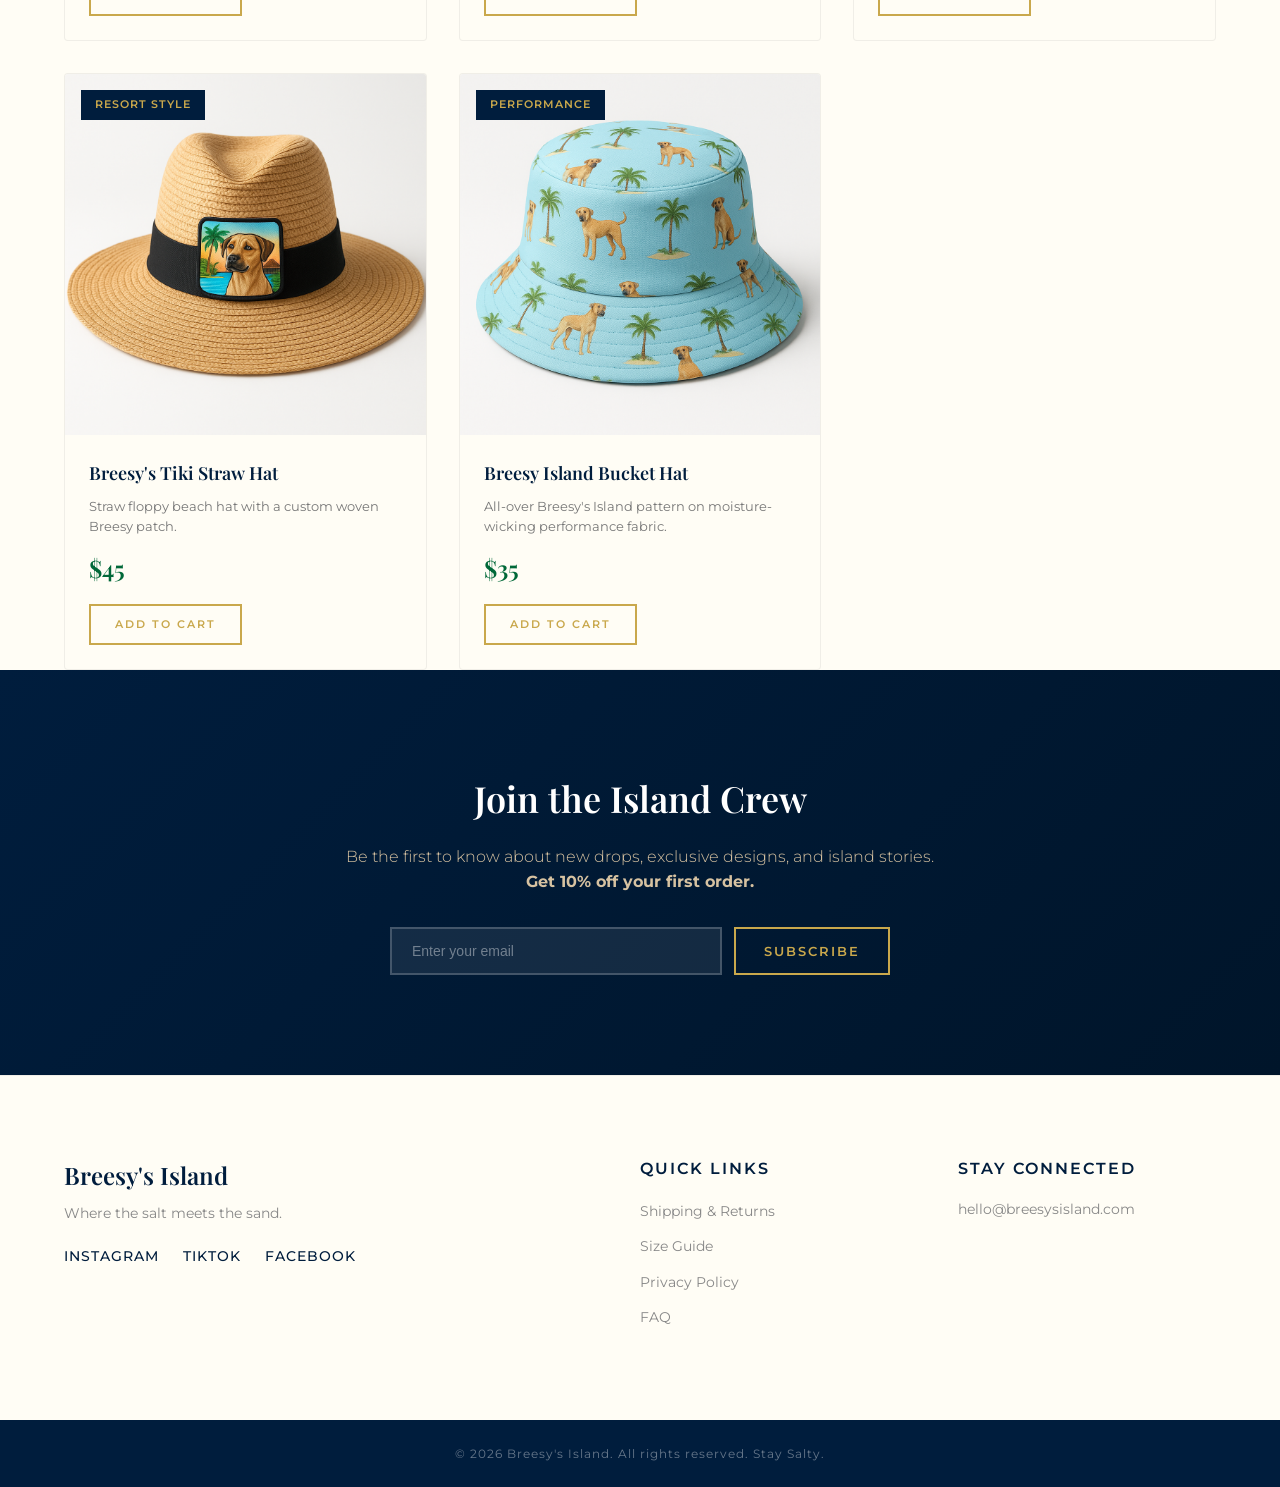
==== commit c3c39c84: "Expanded Swim Collection to 8 products (4 men's + 4 women's)" ====
--- a/index.html
+++ b/index.html
@@ -532,56 +532,124 @@
     </section>
 
     <!-- Swim Section -->
-    <section id="swim" class="shop" style="background-color: #f0f7f9;">
-        <div class="container">
-            <h2 class="section-title">Breesy's Swim Collection</h2>
-            <p class="section-sub">Tropical patterns and premium comfort for men and women. Dive into the island lifestyle.</p>
-            
-            <div class="products-grid">
-                <!-- Swim 1: Men's Boardshorts -->
-                <div class="product-card">
-                    <div class="product-image">
-                        <img src="assets/mens_boardshorts_mockup.png" alt="Men's Breesy Island Boardshorts">
-                        <div class="product-badge">New Arrival</div>
-                    </div>
-                    <div class="product-info">
-                        <h3>Breesy's Island Boardshorts</h3>
-                        <p class="product-desc">Men's performance boardshorts with all-over Breesy tropical pattern. Quick-dry fabric.</p>
-                        <div class="product-price">$58</div>
-                        <a href="#" class="btn-primary btn-small">Add to Cart</a>
-                    </div>
-                </div>
-
-                <!-- Swim 2: Women's Bikini -->
-                <div class="product-card">
-                    <div class="product-image">
-                        <img src="assets/womens_bikini_mockup.png" alt="Women's Breesy Island Bikini">
-                        <div class="product-badge">New Arrival</div>
-                    </div>
-                    <div class="product-info">
-                        <h3>Breesy Tropical Triangle Bikini</h3>
-                        <p class="product-desc">Premium triangle bikini featuring our custom Breesy & Hibiscus island pattern.</p>
-                        <div class="product-price">$52</div>
-                        <a href="#" class="btn-primary btn-small">Add to Cart</a>
-                    </div>
-                </div>
-
-                <!-- Swim 3: Women's One-Piece -->
-                <div class="product-card">
-                    <div class="product-image">
-                        <img src="assets/womens_onepiece_mockup.png" alt="Women's Breesy Island One-Piece">
-                        <div class="product-badge">New Arrival</div>
-                    </div>
-                    <div class="product-info">
-                        <h3>Breesy Island One-Piece</h3>
-                        <p class="product-desc">Classic scoop back one-piece swimsuit with vibrant tropical Breesy print.</p>
-                        <div class="product-price">$64</div>
-                        <a href="#" class="btn-primary btn-small">Add to Cart</a>
-                    </div>
-                </div>
-            </div>
-        </div>
-    </section>
+        <section id="swim" class="shop" style="background-color: #f0f7f9;">
+            <div class="container">
+                <h2 class="section-title">Breesy's Swim Collection</h2>
+                <p class="section-sub">Tropical patterns and premium comfort for men and women. Dive into the island lifestyle.</p>
+
+                <div class="products-grid">
+                    <!-- Swim 1: Men's Tropical -->
+                    <div class="product-card">
+                        <div class="product-image">
+                            <img src="assets/swim_trunks_men_tropical.png" alt="Men's Tropical Boardshorts">
+                            <div class="product-badge">Best Seller</div>
+                        </div>
+                        <div class="product-info">
+                            <h3>Tropical Boardshorts</h3>
+                            <p class="product-desc">All-over tropical print with palm leaves, hibiscus, and hooks. Tommy Bahama style. 18" outseam.</p>
+                            <div class="product-price">$65</div>
+                            <a href="#" class="btn-primary btn-small">Pre-Order Now</a>
+                        </div>
+                    </div>
+
+                    <!-- Swim 2: Men's Nautical -->
+                    <div class="product-card">
+                        <div class="product-image">
+                            <img src="assets/swim_trunks_men_nautical.png" alt="Men's Nautical Boardshorts">
+                            <div class="product-badge">New</div>
+                        </div>
+                        <div class="product-info">
+                            <h3>Nautical Boardshorts</h3>
+                            <p class="product-desc">Vintage nautical map print with anchors, compass roses, and Breesy's paw prints.</p>
+                            <div class="product-price">$65</div>
+                            <a href="#" class="btn-primary btn-small">Pre-Order Now</a>
+                        </div>
+                    </div>
+
+                    <!-- Swim 3: Men's Sunset -->
+                    <div class="product-card">
+                        <div class="product-image">
+                            <img src="assets/swim_trunks_men_sunset.png" alt="Men's Sunset Boardshorts">
+                        </div>
+                        <div class="product-info">
+                            <h3>Sunset Boardshorts</h3>
+                            <p class="product-desc">Sunset gradient with Breesy silhouette on the beach. Vibrant warm tones.</p>
+                            <div class="product-price">$65</div>
+                            <a href="#" class="btn-primary btn-small">Pre-Order Now</a>
+                        </div>
+                    </div>
+
+                    <!-- Swim 4: Men's Performance -->
+                    <div class="product-card">
+                        <div class="product-image">
+                            <img src="assets/swim_trunks_men_performance.png" alt="Men's Performance Boardshorts">
+                            <div class="product-badge">Pro Staff</div>
+                        </div>
+                        <div class="product-info">
+                            <h3>Performance Boardshorts</h3>
+                            <p class="product-desc">Solid navy with Breesy's Island embroidered crest. Sporty fishing style.</p>
+                            <div class="product-price">$70</div>
+                            <a href="#" class="btn-primary btn-small">Pre-Order Now</a>
+                        </div>
+                    </div>
+
+                    <!-- Swim 5: Women's Tropical Bikini -->
+                    <div class="product-card">
+                        <div class="product-image">
+                            <img src="assets/swim_bikini_tropical.png" alt="Women's Tropical Bikini">
+                            <div class="product-badge">New Arrival</div>
+                        </div>
+                        <div class="product-info">
+                            <h3>Tropical Triangle Bikini</h3>
+                            <p class="product-desc">Two-piece set with tropical palm print. Triangle top + high-waisted bottom.</p>
+                            <div class="product-price">$55</div>
+                            <a href="#" class="btn-primary btn-small">Pre-Order Now</a>
+                        </div>
+                    </div>
+
+                    <!-- Swim 6: Women's Crest One-Piece -->
+                    <div class="product-card">
+                        <div class="product-image">
+                            <img src="assets/swim_one_piece_crest.png" alt="Women's Crest One-Piece">
+                            <div class="product-badge">Premium</div>
+                        </div>
+                        <div class="product-info">
+                            <h3>Crest One-Piece</h3>
+                            <p class="product-desc">Classic navy one-piece with gold accents and embroidered Breesy's Island crest.</p>
+                            <div class="product-price">$65</div>
+                            <a href="#" class="btn-primary btn-small">Pre-Order Now</a>
+                        </div>
+                    </div>
+
+                    <!-- Swim 7: Women's Retro Bikini -->
+                    <div class="product-card">
+                        <div class="product-image">
+                            <img src="assets/swim_bikini_highwaist.png" alt="Women's Retro Bikini">
+                        </div>
+                        <div class="product-info">
+                            <h3>Retro High-Waist Bikini</h3>
+                            <p class="product-desc">Retro high-waisted two-piece with vintage nautical map and paw print pattern.</p>
+                            <div class="product-price">$58</div>
+                            <a href="#" class="btn-primary btn-small">Pre-Order Now</a>
+                        </div>
+                    </div>
+
+                    <!-- Swim 8: Women's Sport One-Piece -->
+                    <div class="product-card">
+                        <div class="product-image">
+                            <img src="assets/swim_one_piece_sport.png" alt="Women's Sport One-Piece">
+                            <div class="product-badge">Sport</div>
+                        </div>
+                        <div class="product-info">
+                            <h3>Sport One-Piece</h3>
+                            <p class="product-desc">Athletic teal one-piece with black side panels and Breesy's Island logo.</p>
+                            <div class="product-price">$60</div>
+                            <a href="#" class="btn-primary btn-small">Pre-Order Now</a>
+                        </div>
+                    </div>
+                </div>
+            </div>
+        </section>
 
     <!-- Headwear Section -->
     <section id="headwear" class="performance alternate-bg">
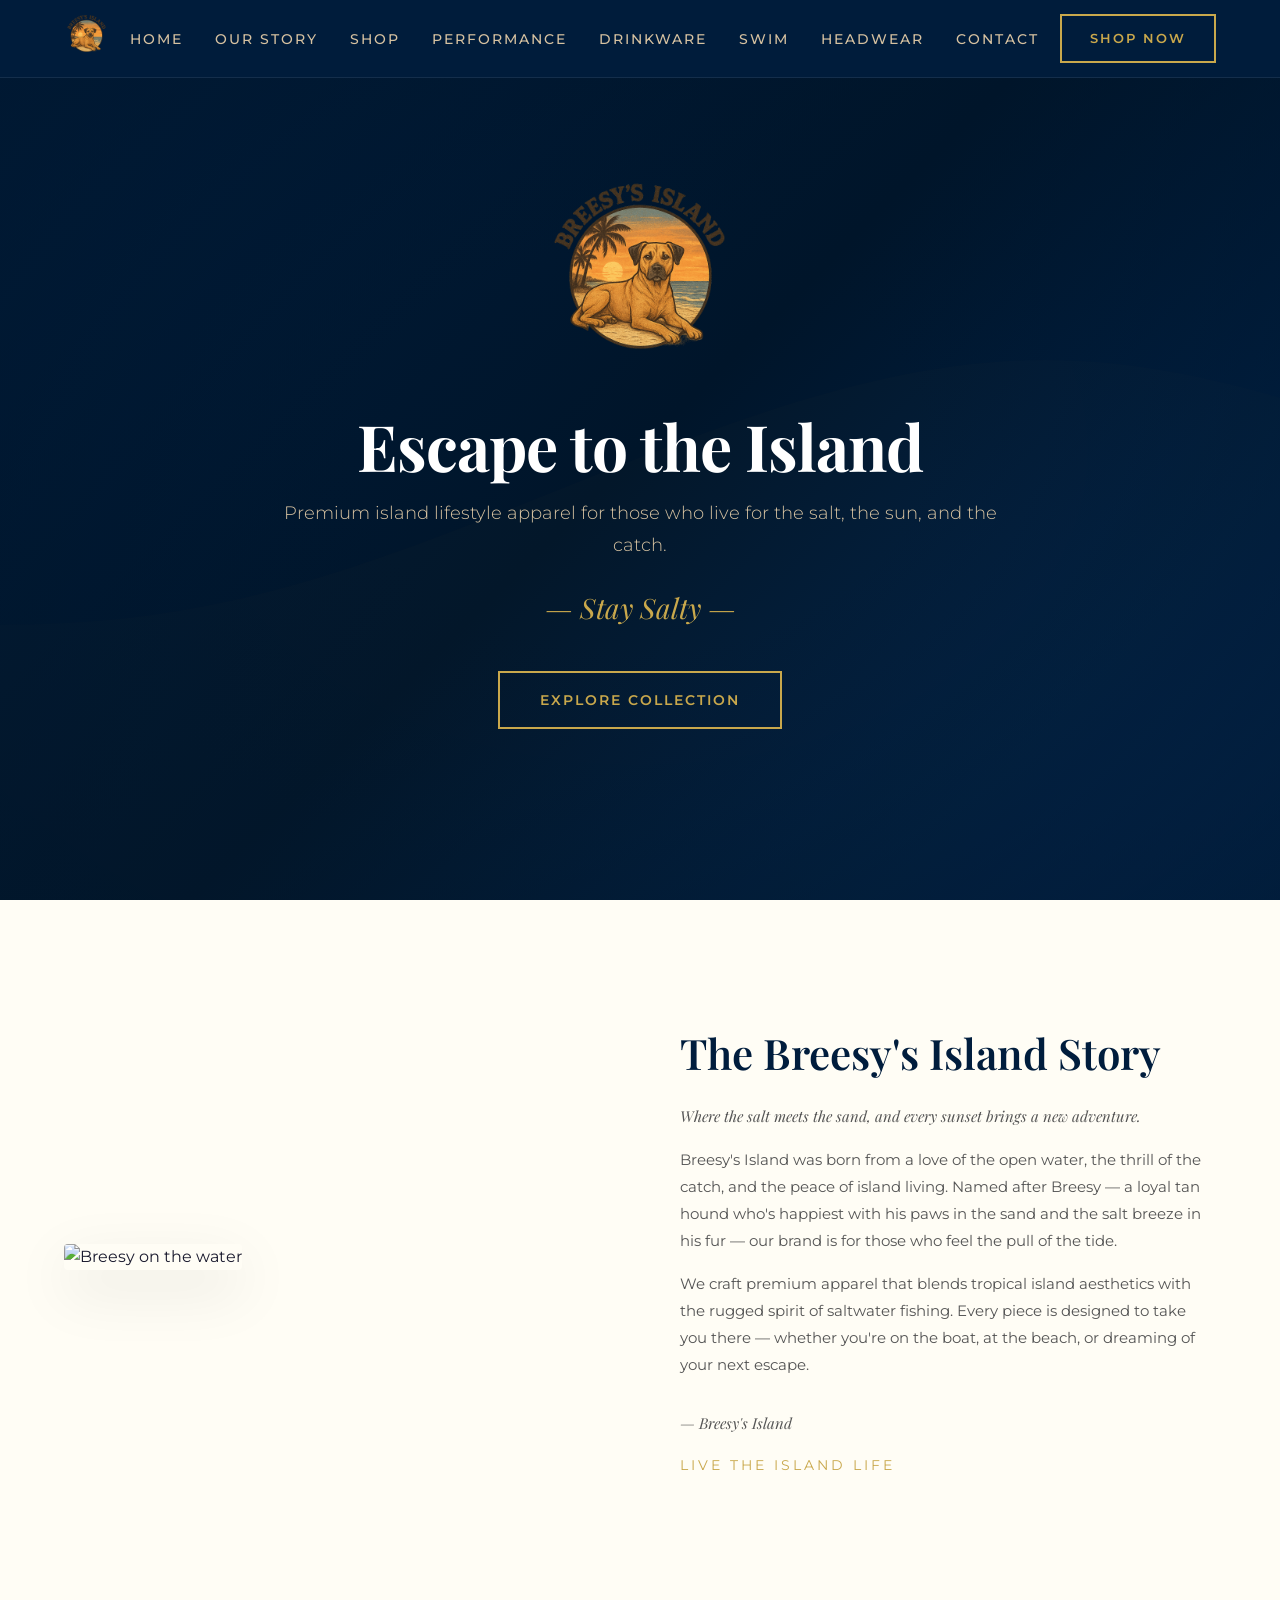
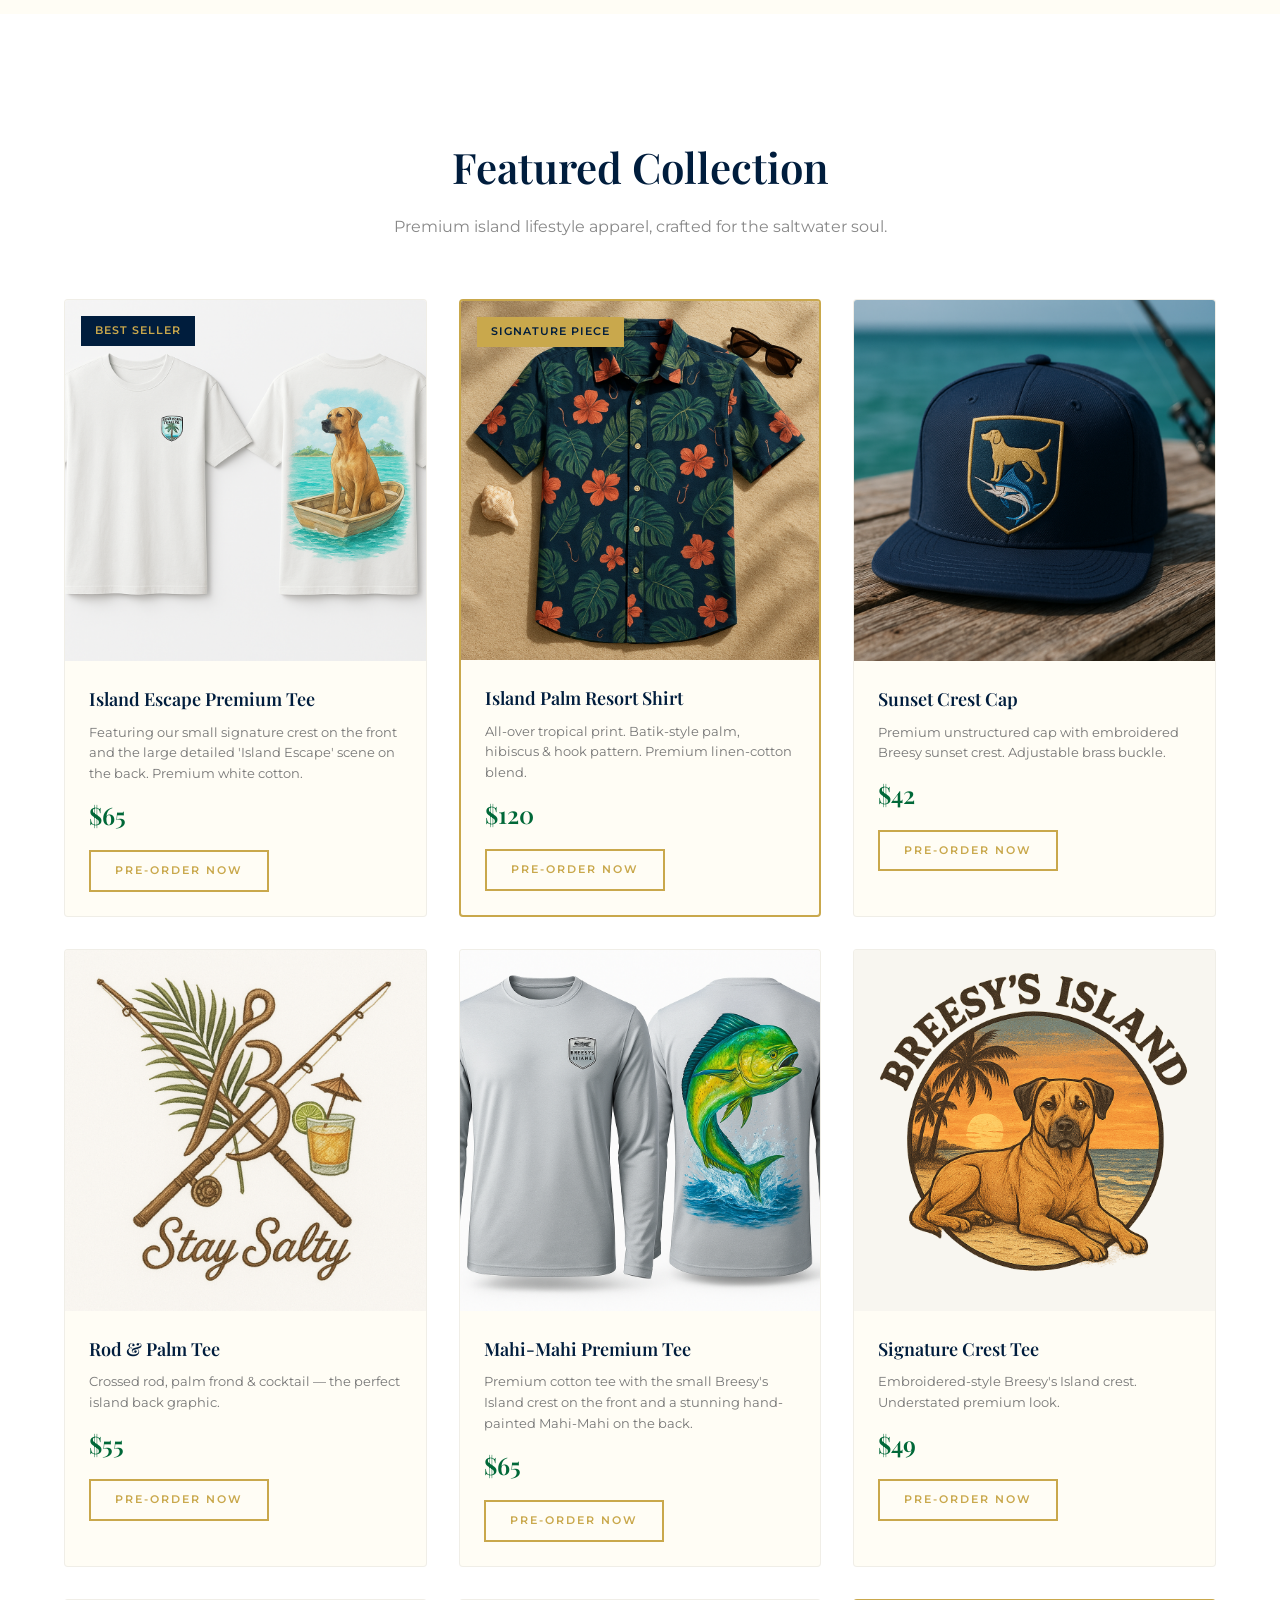
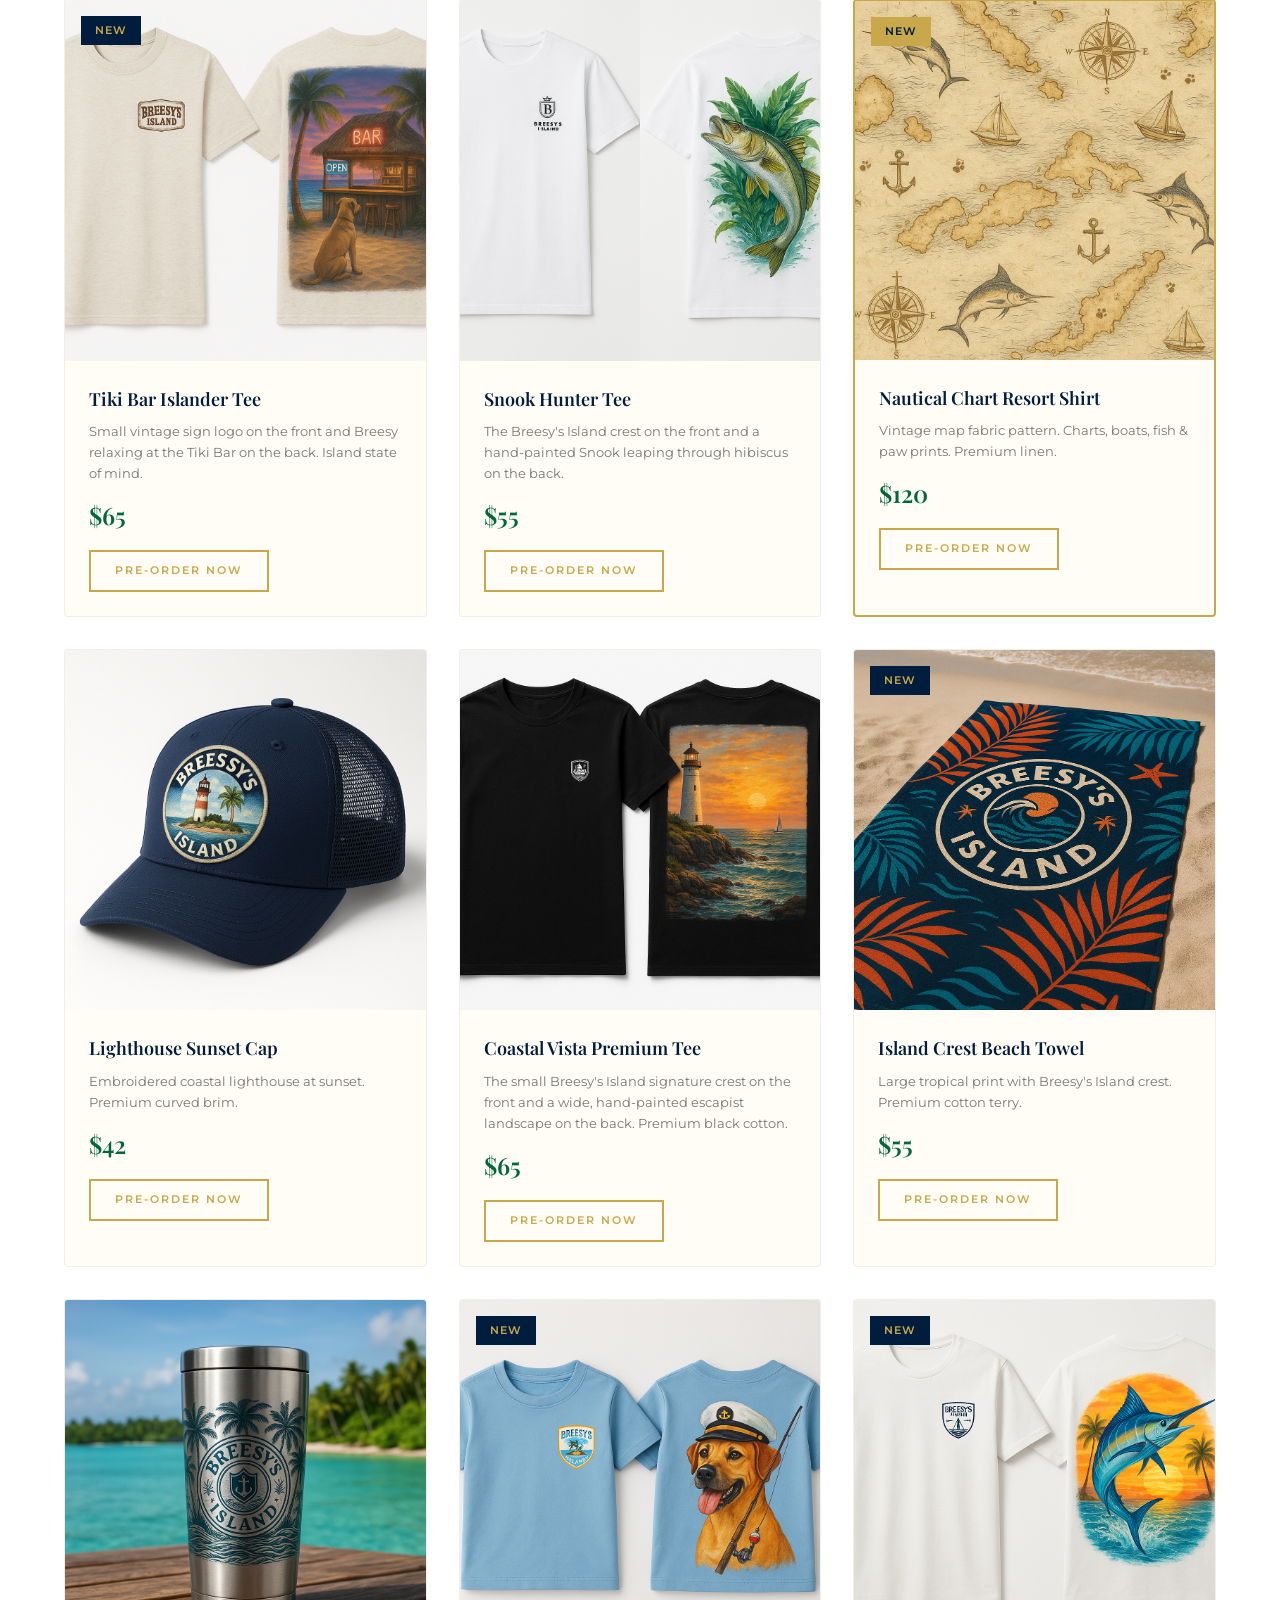
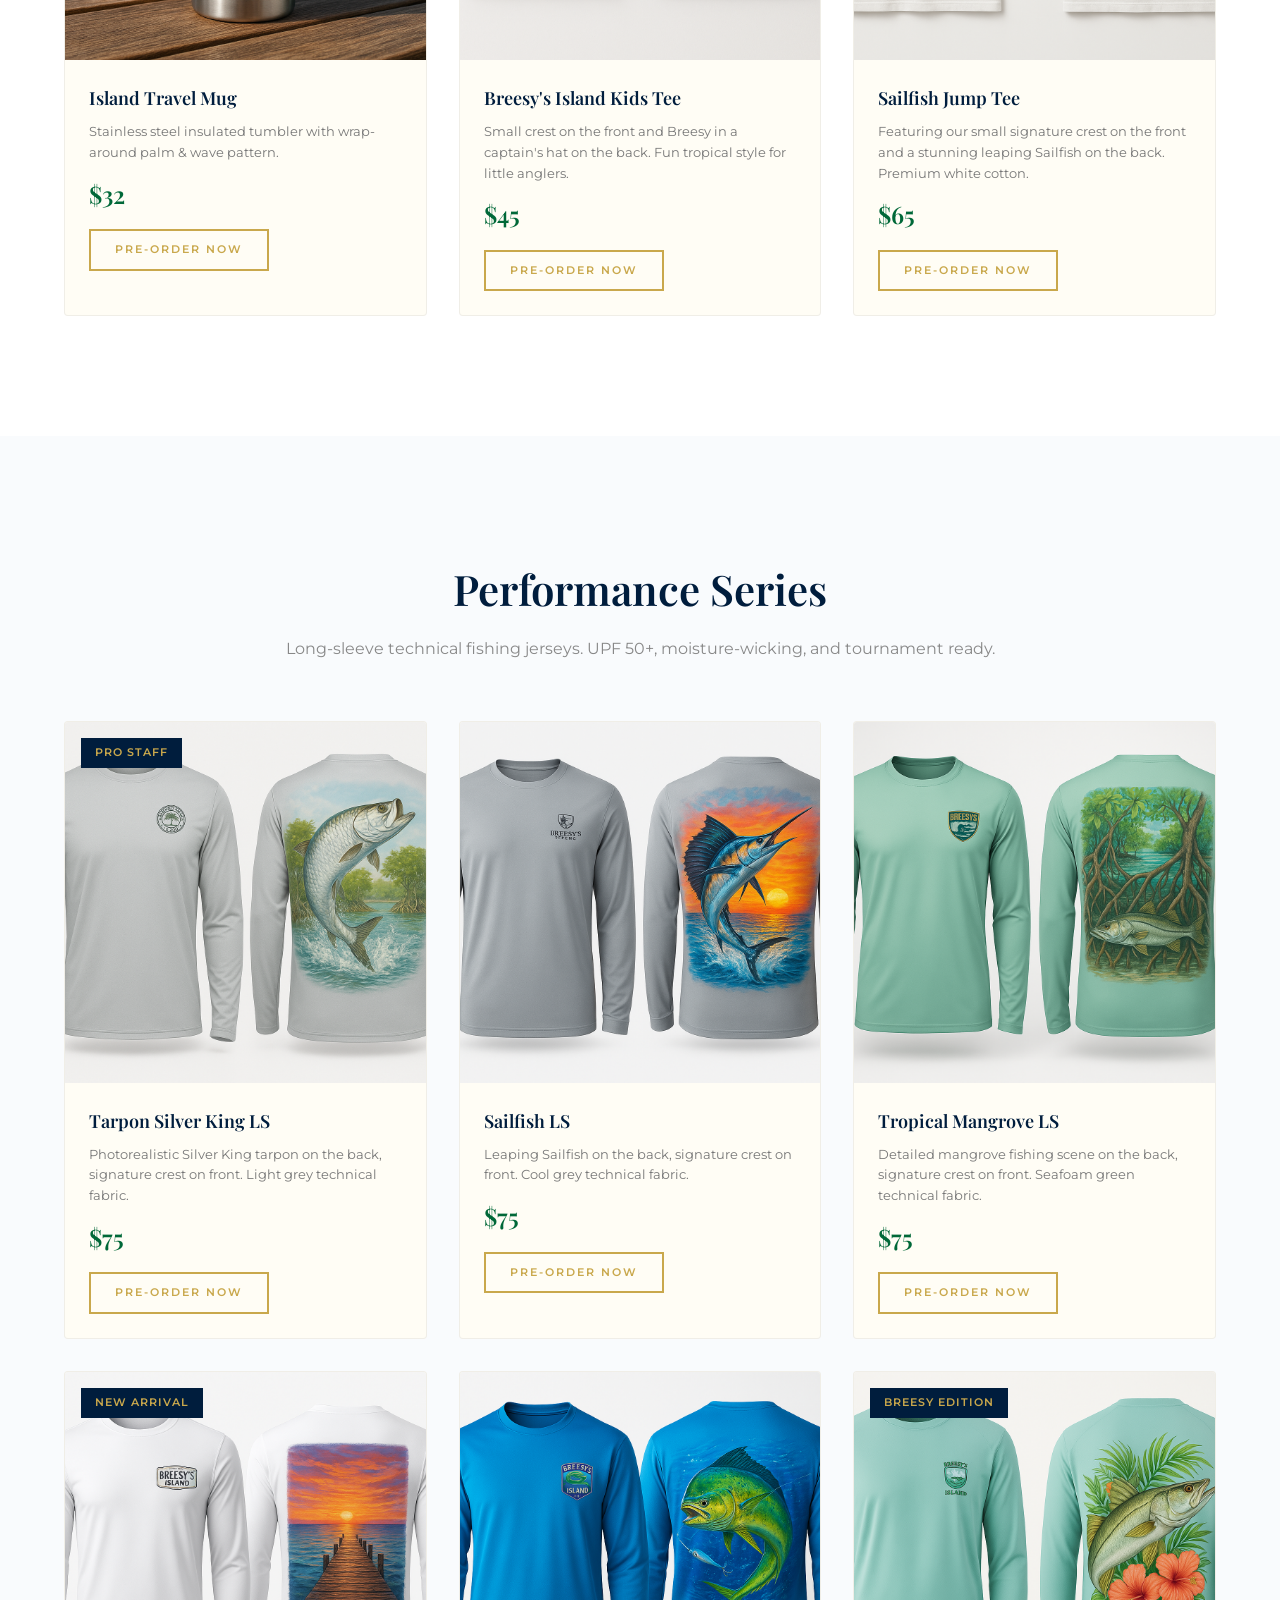
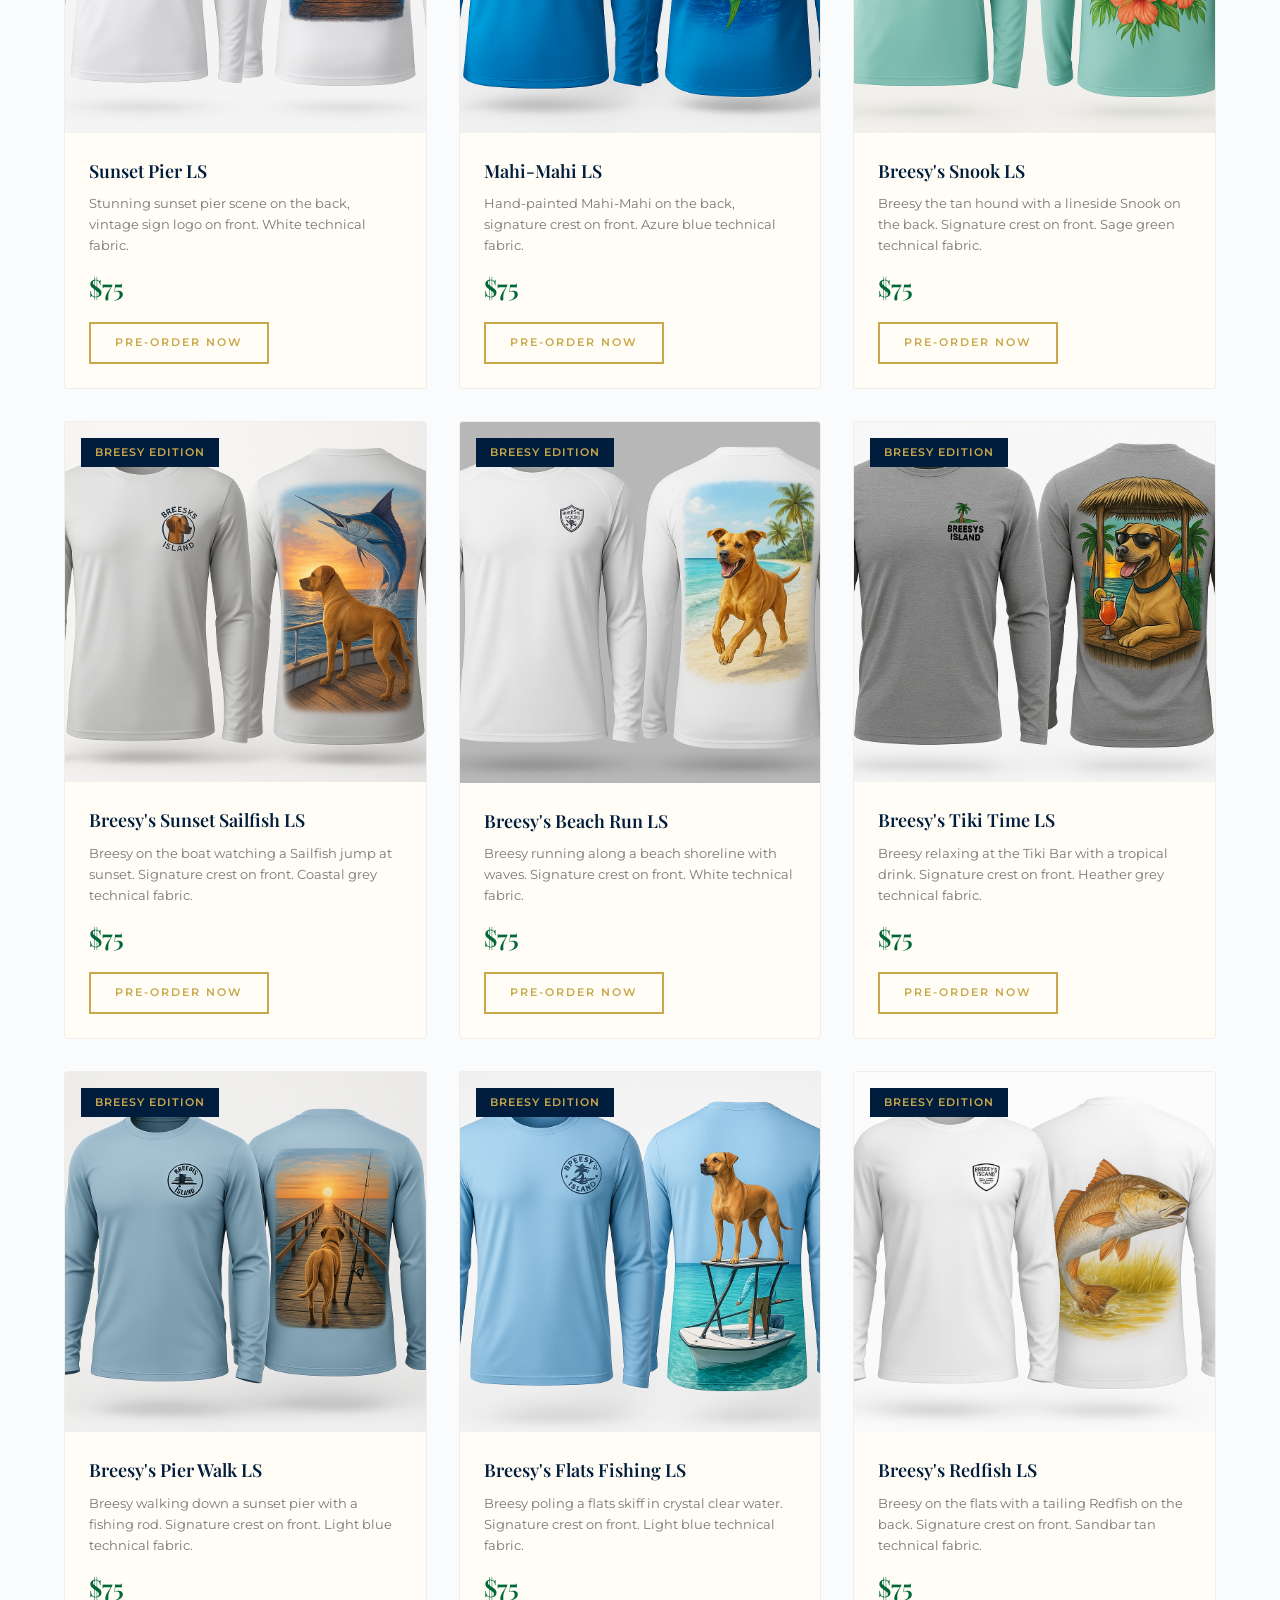
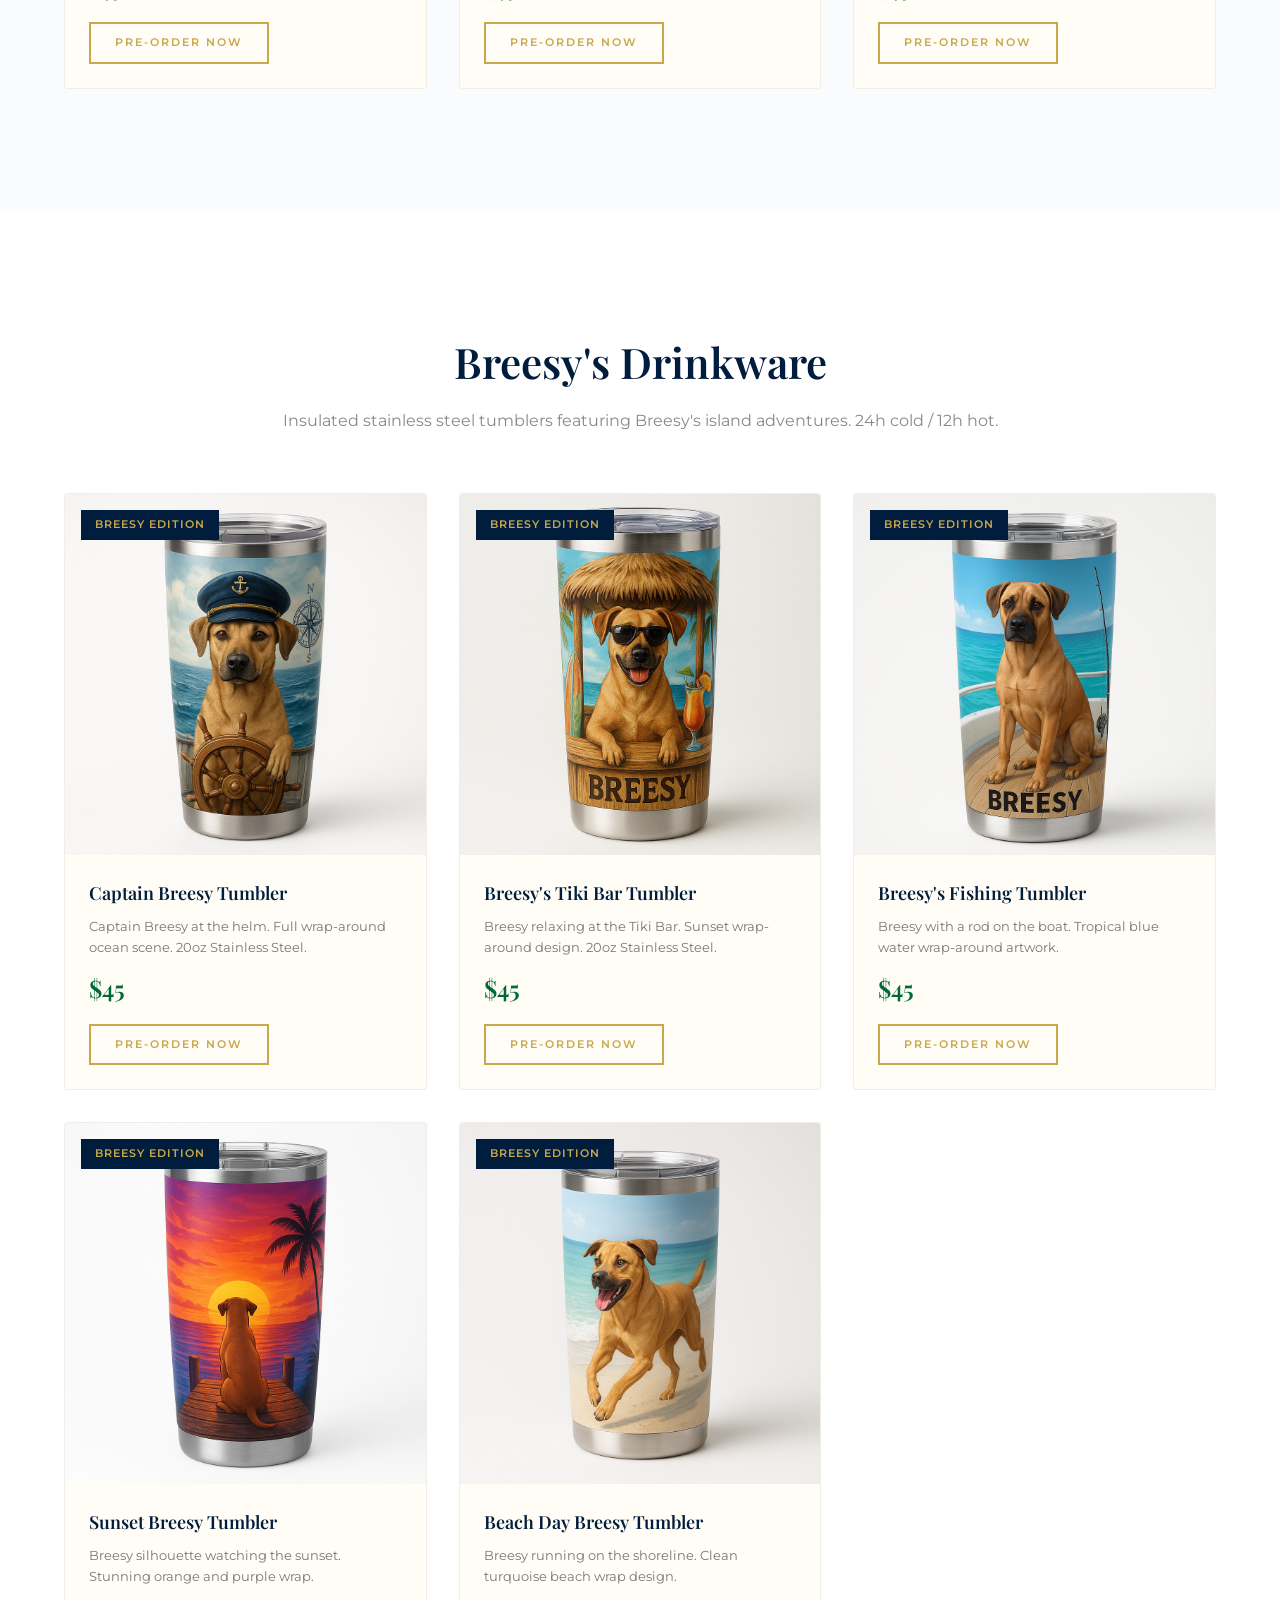
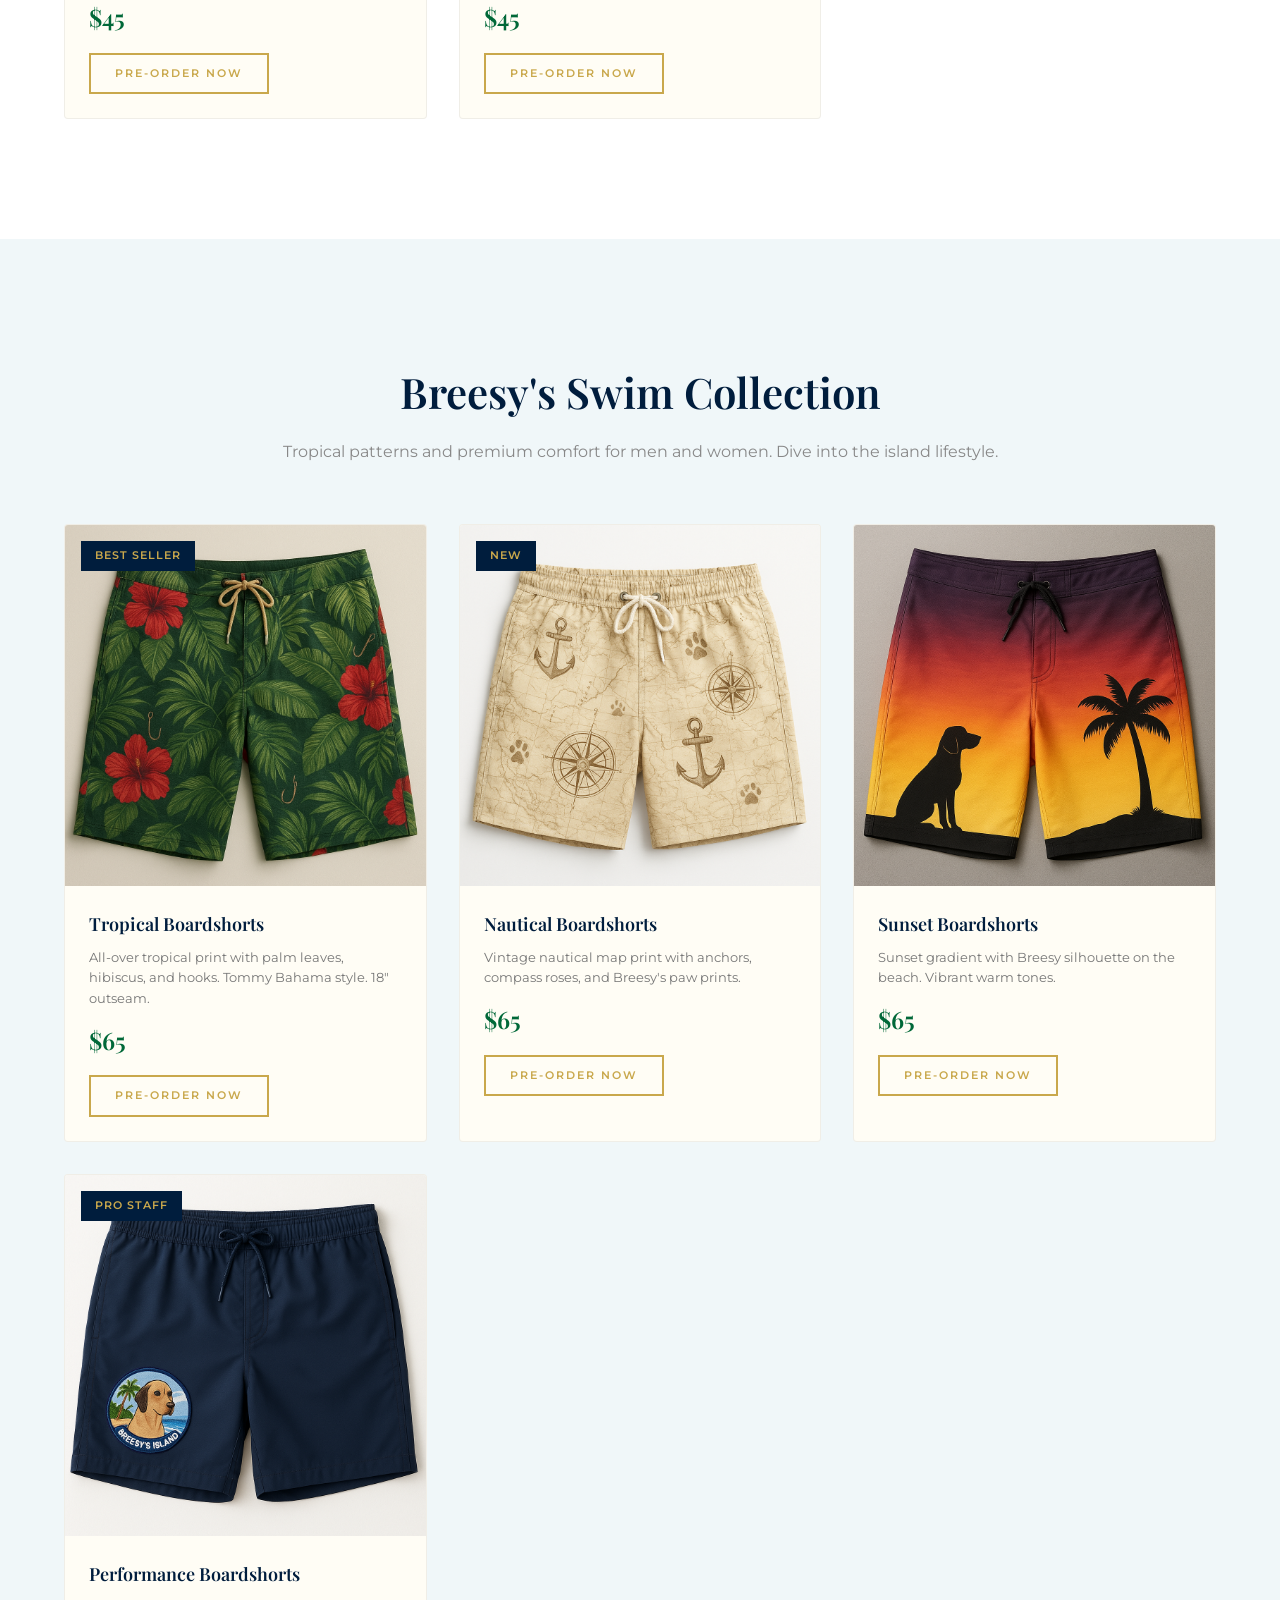
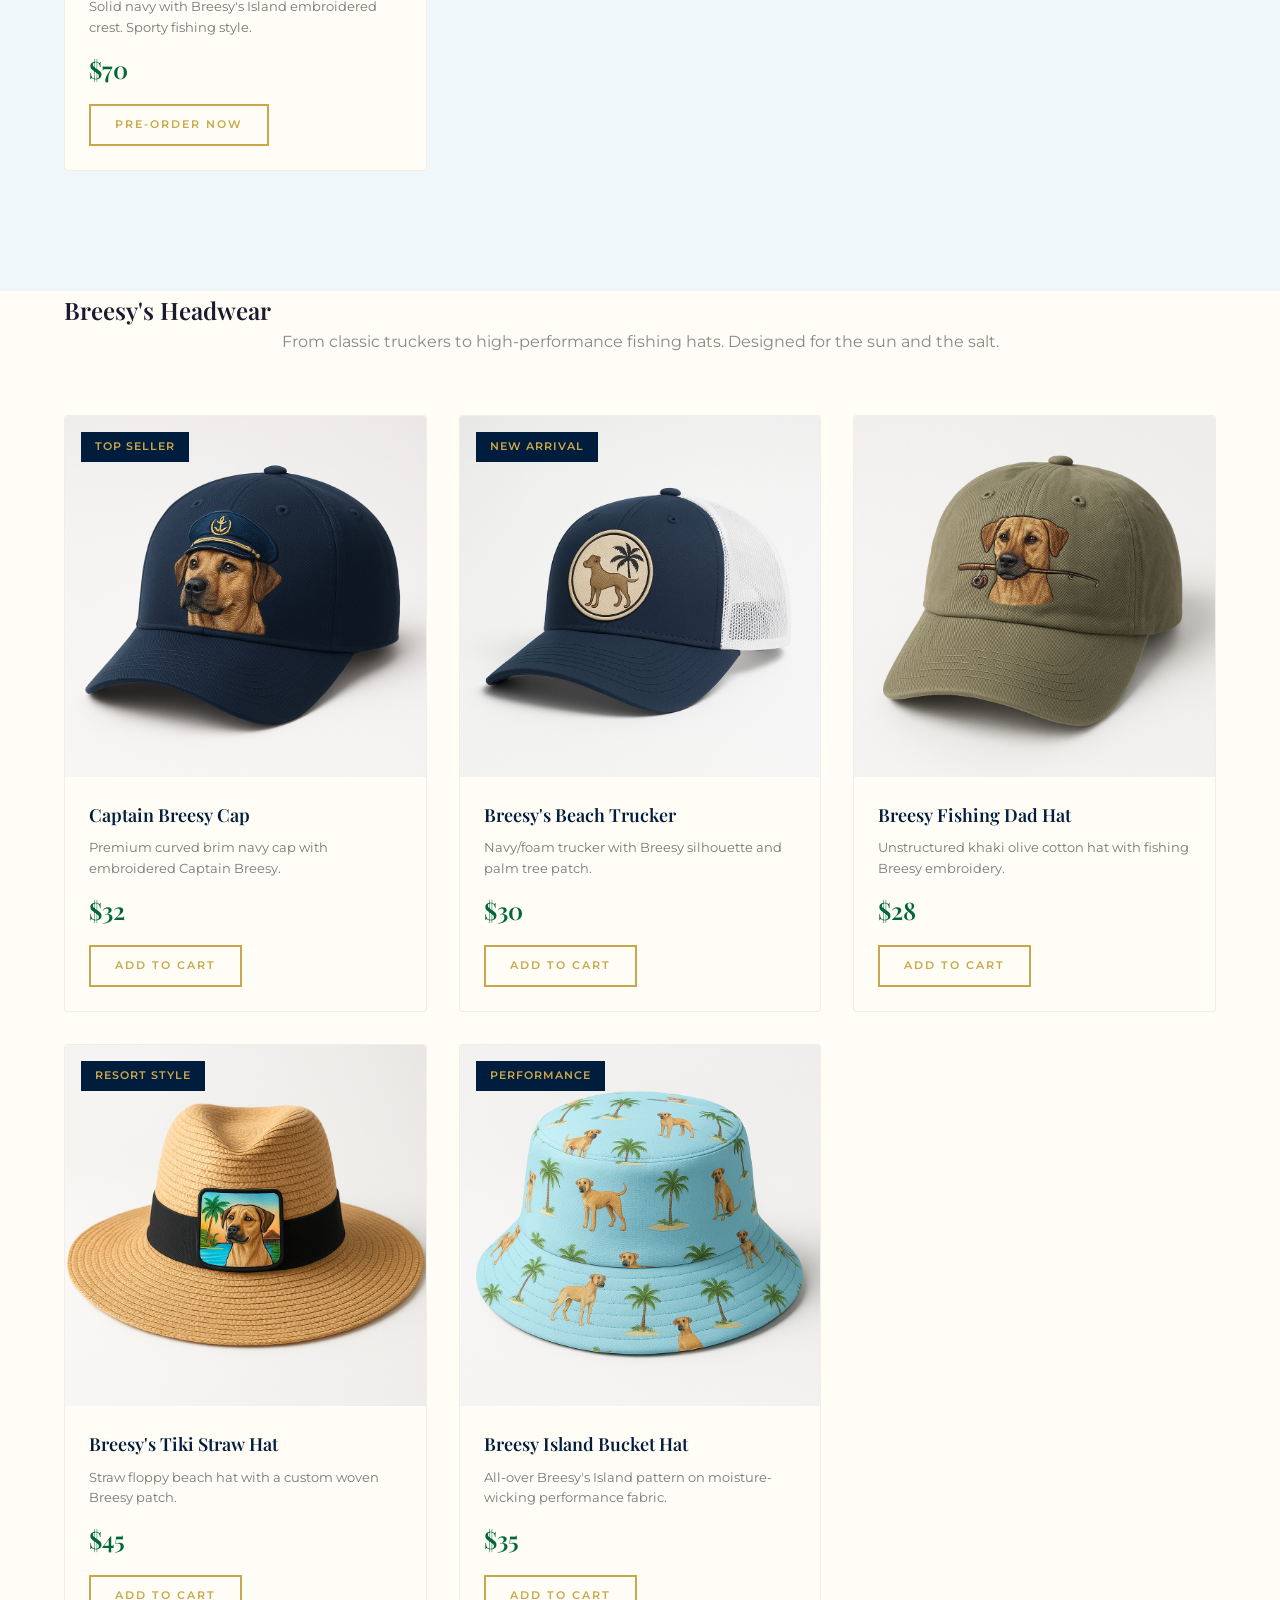
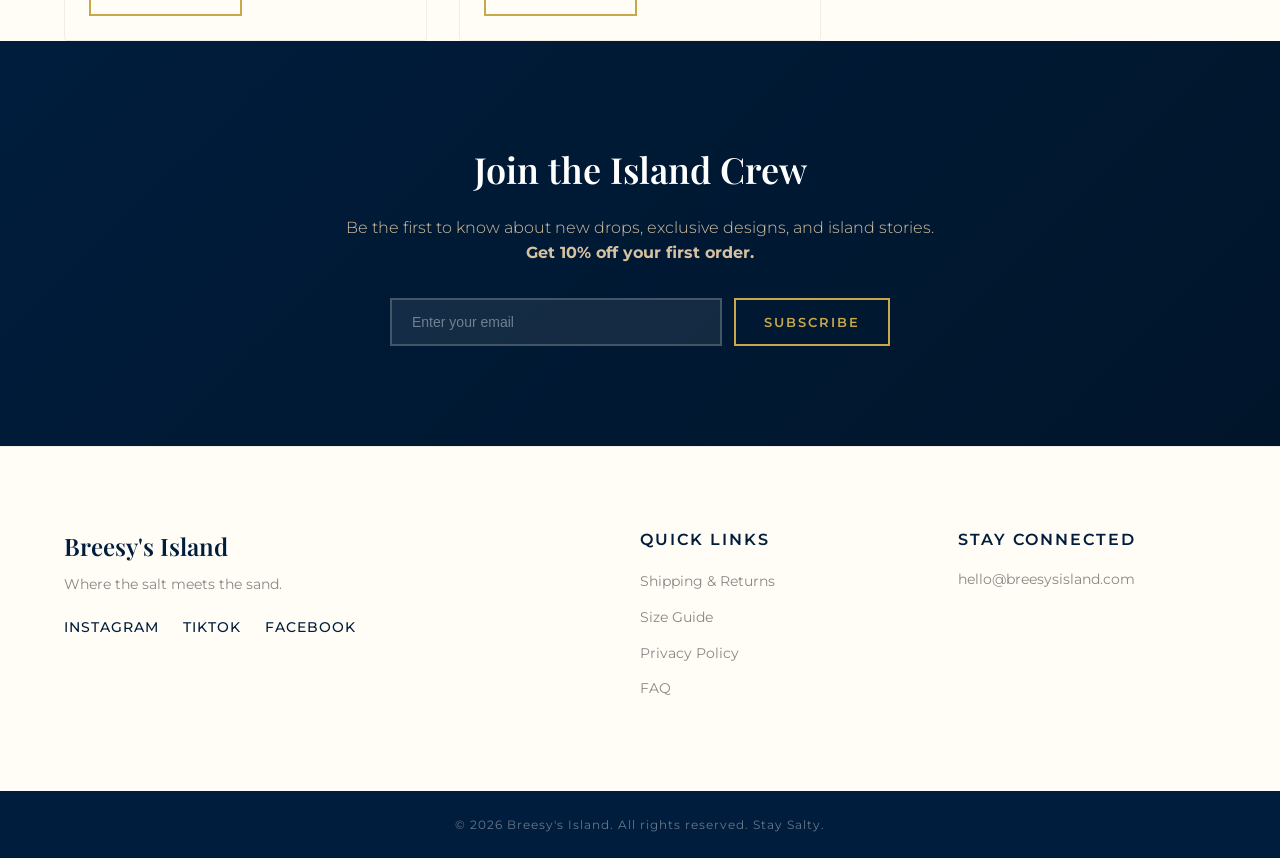
==== commit 2ab922f6: "Removed women's swimwear, keeping 4 men's boardshorts" ====
--- a/index.html
+++ b/index.html
@@ -592,62 +592,6 @@
                             <a href="#" class="btn-primary btn-small">Pre-Order Now</a>
                         </div>
                     </div>
-
-                    <!-- Swim 5: Women's Tropical Bikini -->
-                    <div class="product-card">
-                        <div class="product-image">
-                            <img src="assets/swim_bikini_tropical.png" alt="Women's Tropical Bikini">
-                            <div class="product-badge">New Arrival</div>
-                        </div>
-                        <div class="product-info">
-                            <h3>Tropical Triangle Bikini</h3>
-                            <p class="product-desc">Two-piece set with tropical palm print. Triangle top + high-waisted bottom.</p>
-                            <div class="product-price">$55</div>
-                            <a href="#" class="btn-primary btn-small">Pre-Order Now</a>
-                        </div>
-                    </div>
-
-                    <!-- Swim 6: Women's Crest One-Piece -->
-                    <div class="product-card">
-                        <div class="product-image">
-                            <img src="assets/swim_one_piece_crest.png" alt="Women's Crest One-Piece">
-                            <div class="product-badge">Premium</div>
-                        </div>
-                        <div class="product-info">
-                            <h3>Crest One-Piece</h3>
-                            <p class="product-desc">Classic navy one-piece with gold accents and embroidered Breesy's Island crest.</p>
-                            <div class="product-price">$65</div>
-                            <a href="#" class="btn-primary btn-small">Pre-Order Now</a>
-                        </div>
-                    </div>
-
-                    <!-- Swim 7: Women's Retro Bikini -->
-                    <div class="product-card">
-                        <div class="product-image">
-                            <img src="assets/swim_bikini_highwaist.png" alt="Women's Retro Bikini">
-                        </div>
-                        <div class="product-info">
-                            <h3>Retro High-Waist Bikini</h3>
-                            <p class="product-desc">Retro high-waisted two-piece with vintage nautical map and paw print pattern.</p>
-                            <div class="product-price">$58</div>
-                            <a href="#" class="btn-primary btn-small">Pre-Order Now</a>
-                        </div>
-                    </div>
-
-                    <!-- Swim 8: Women's Sport One-Piece -->
-                    <div class="product-card">
-                        <div class="product-image">
-                            <img src="assets/swim_one_piece_sport.png" alt="Women's Sport One-Piece">
-                            <div class="product-badge">Sport</div>
-                        </div>
-                        <div class="product-info">
-                            <h3>Sport One-Piece</h3>
-                            <p class="product-desc">Athletic teal one-piece with black side panels and Breesy's Island logo.</p>
-                            <div class="product-price">$60</div>
-                            <a href="#" class="btn-primary btn-small">Pre-Order Now</a>
-                        </div>
-                    </div>
-                </div>
             </div>
         </section>
 
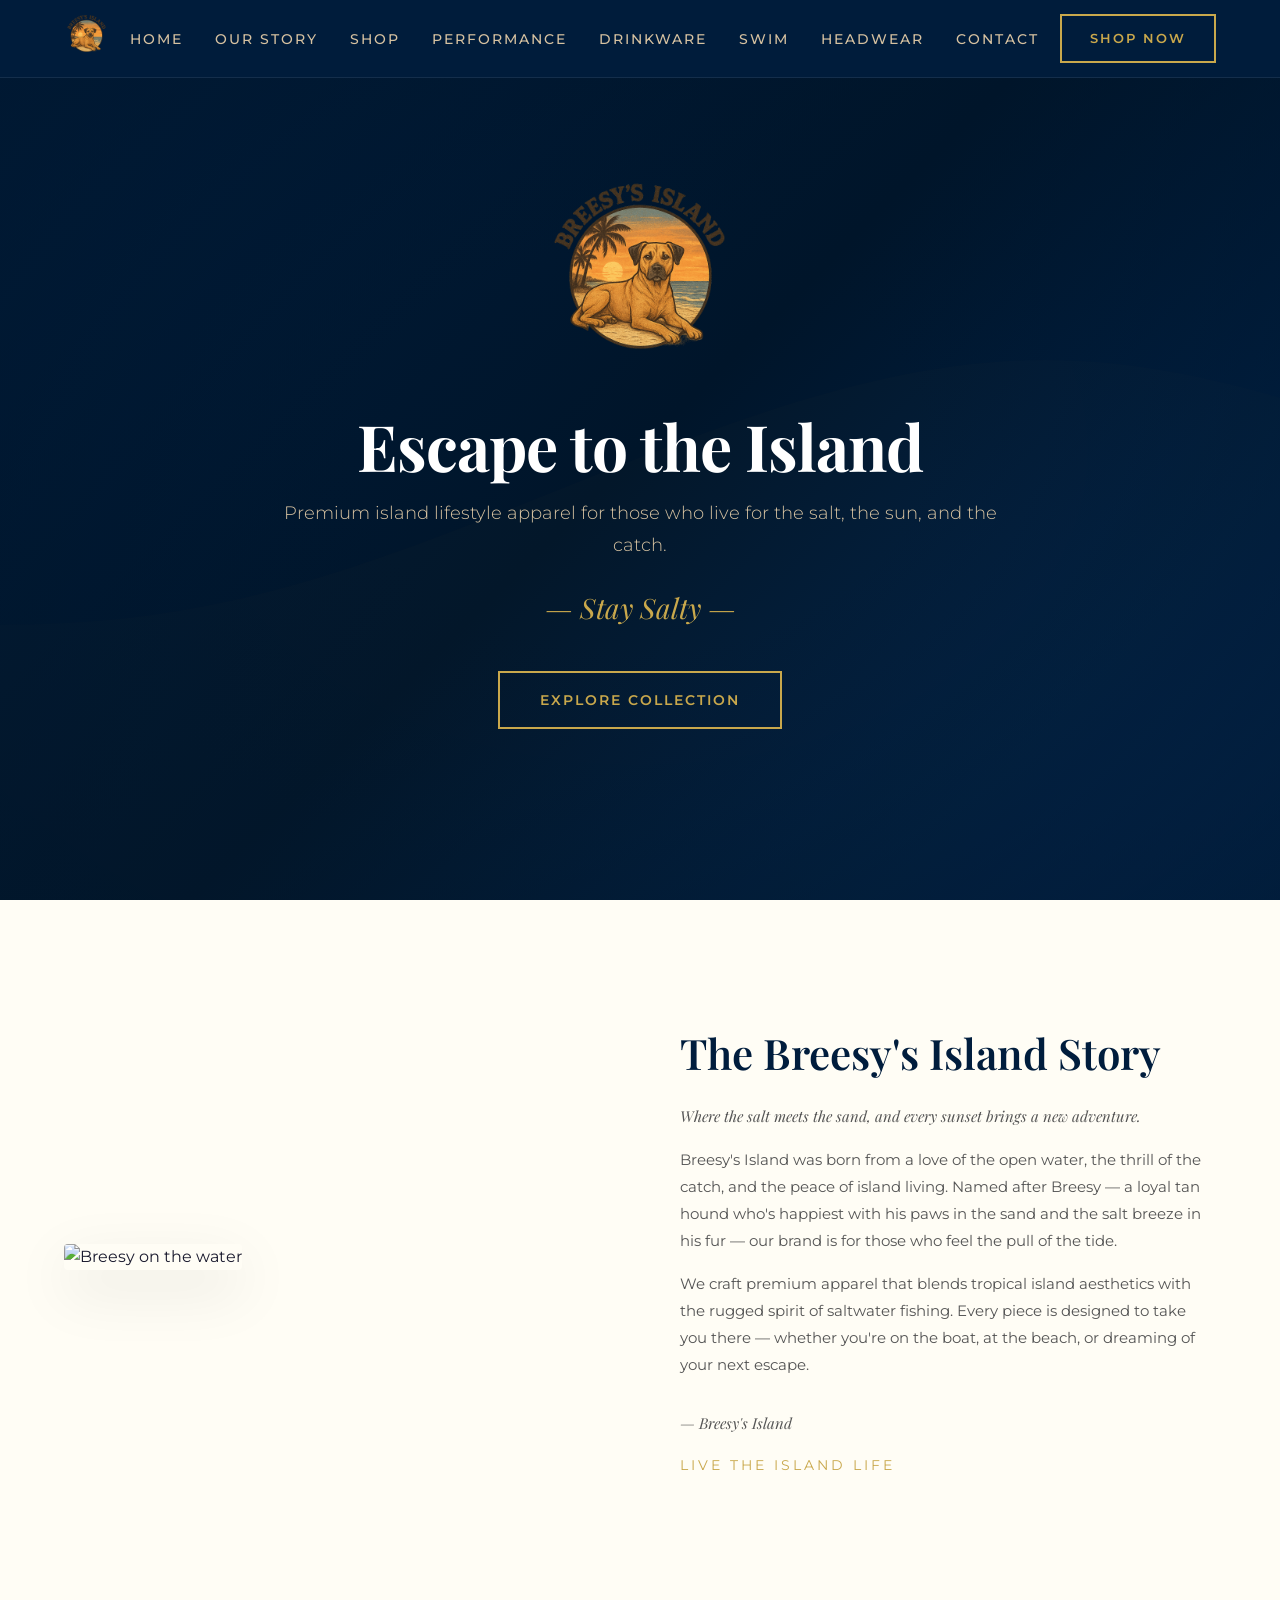
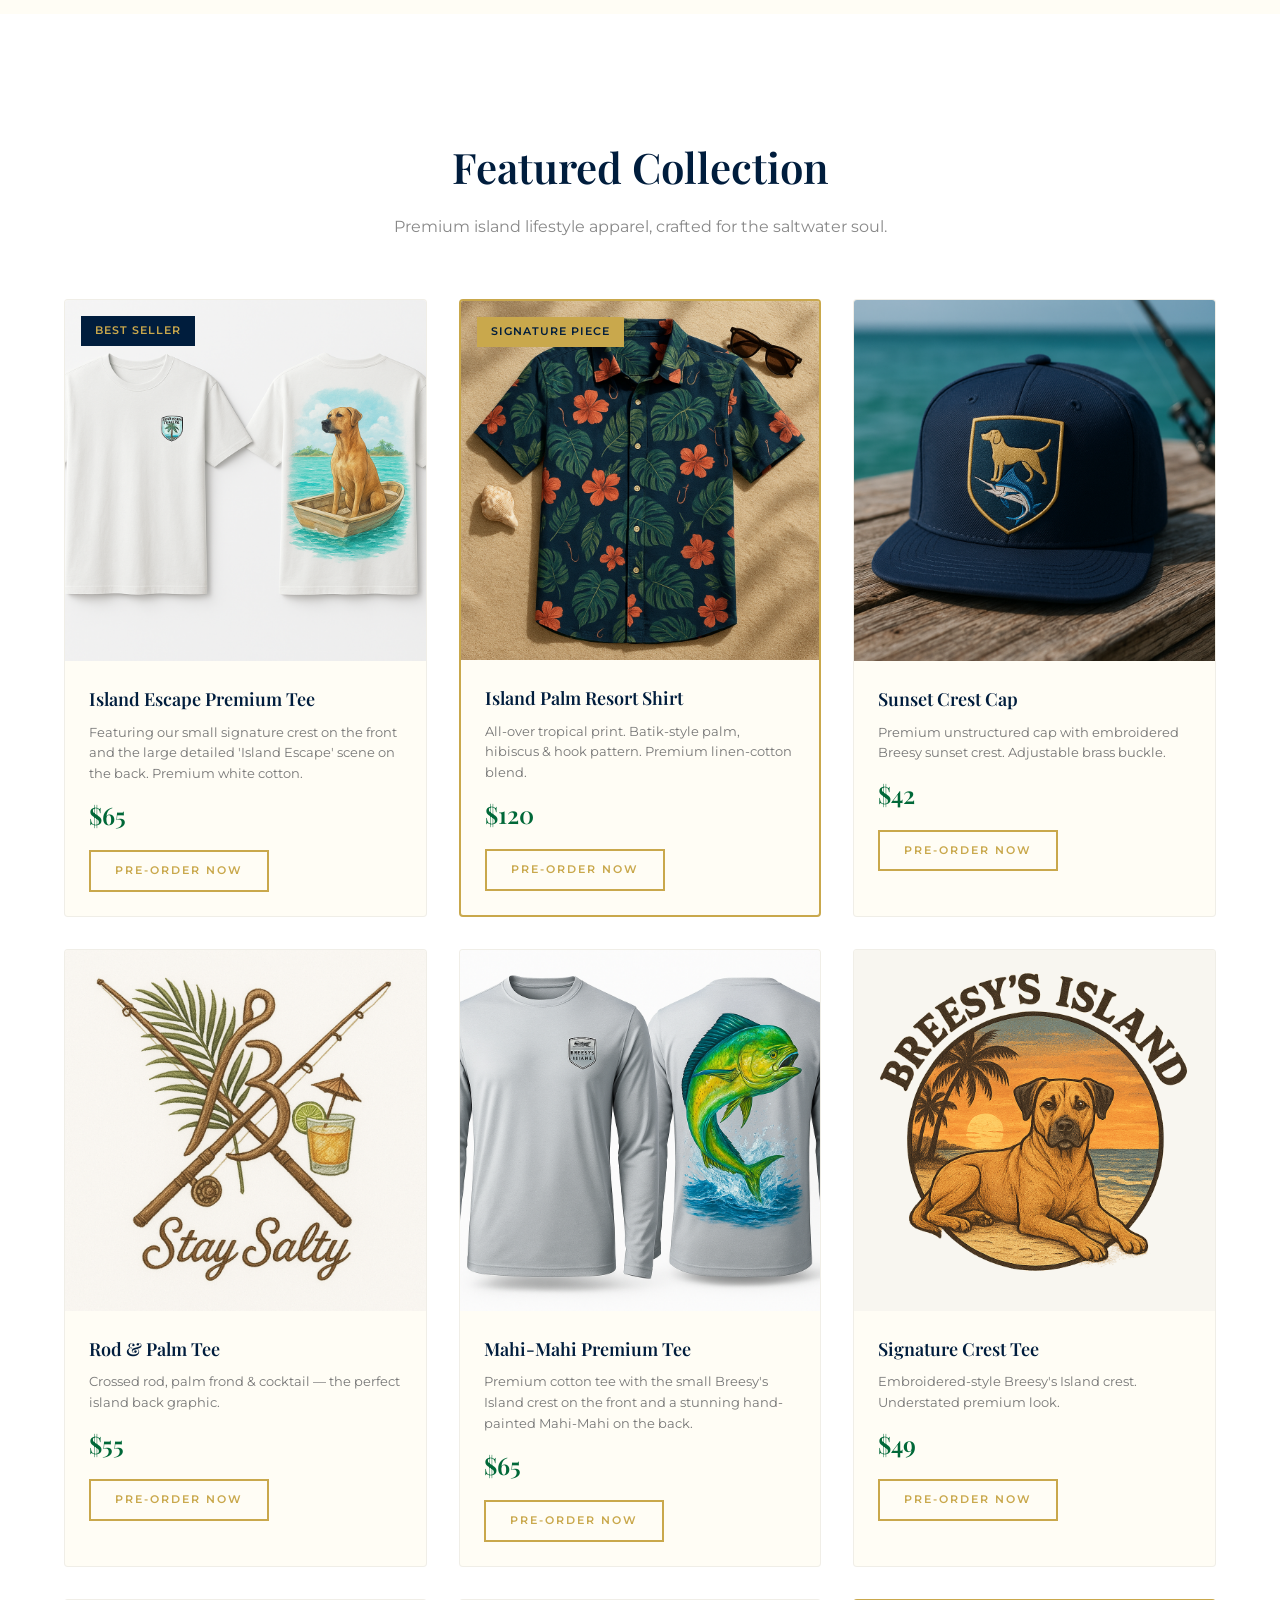
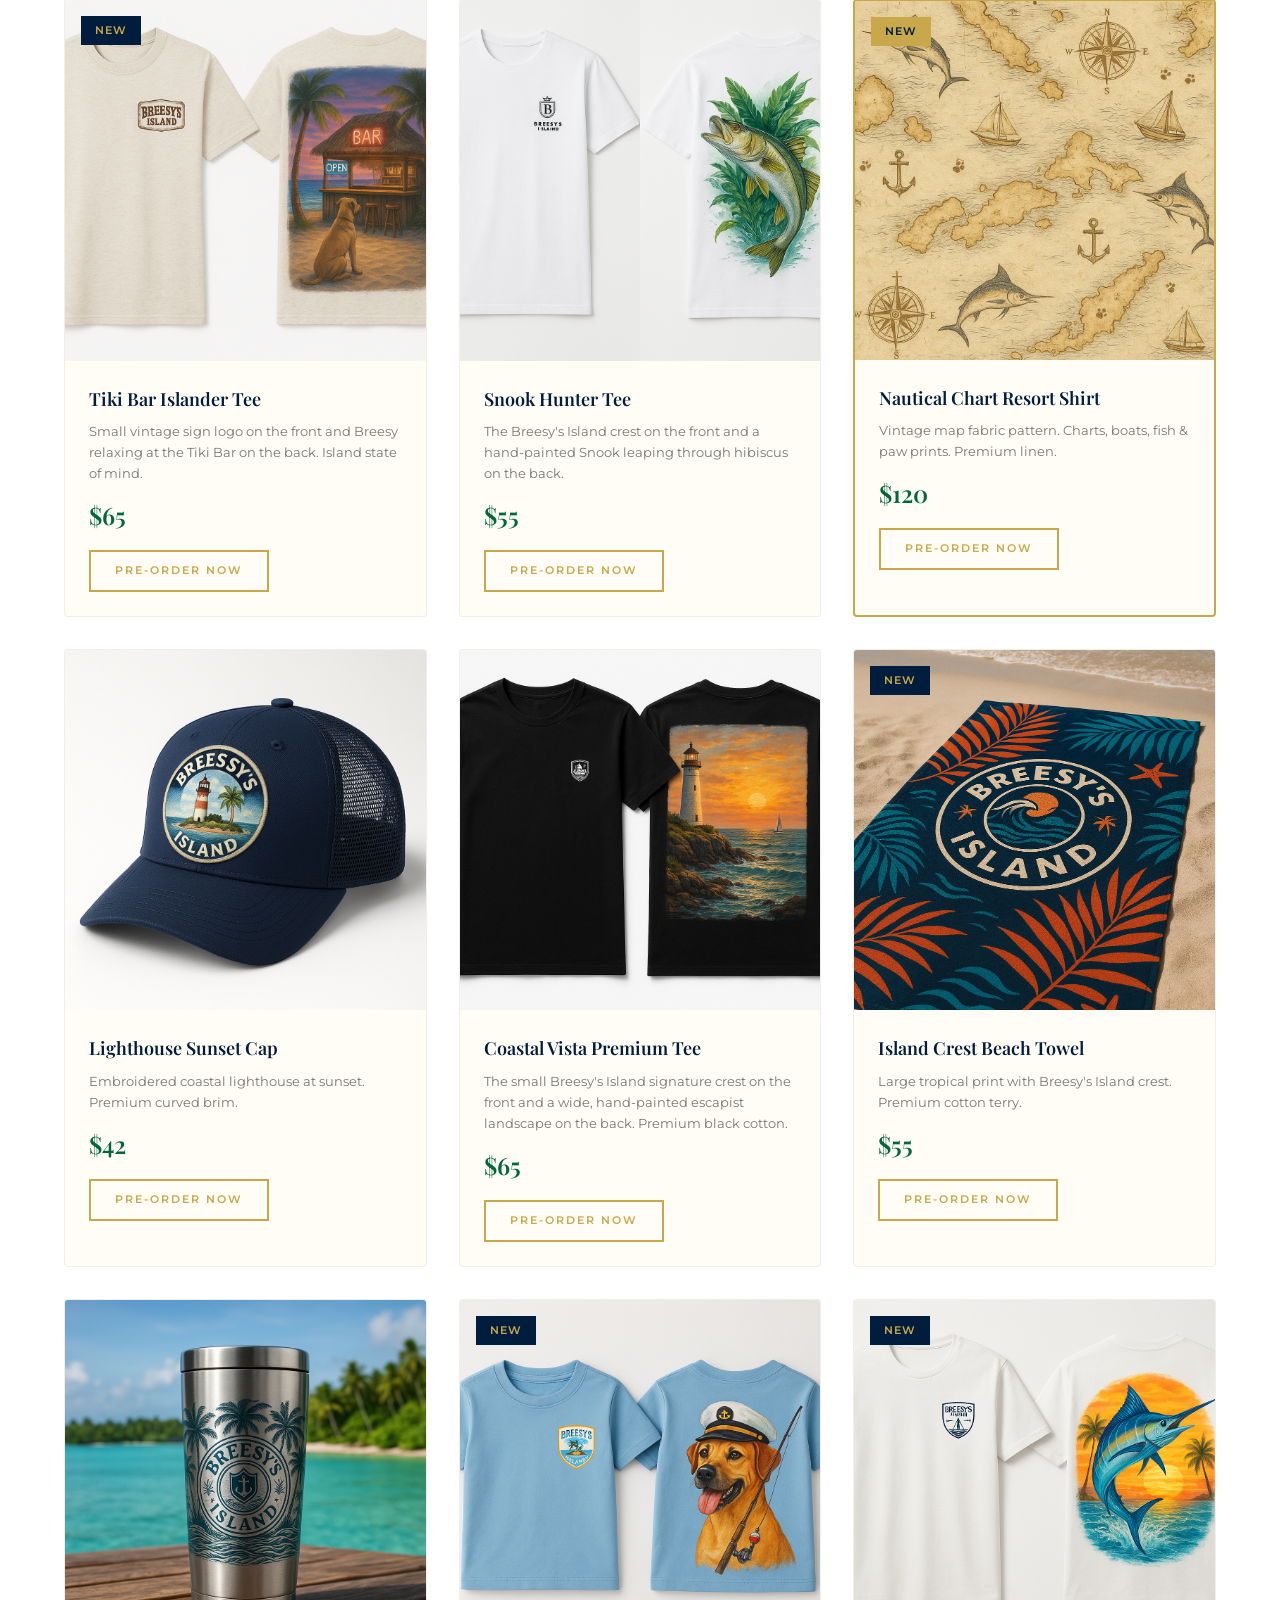
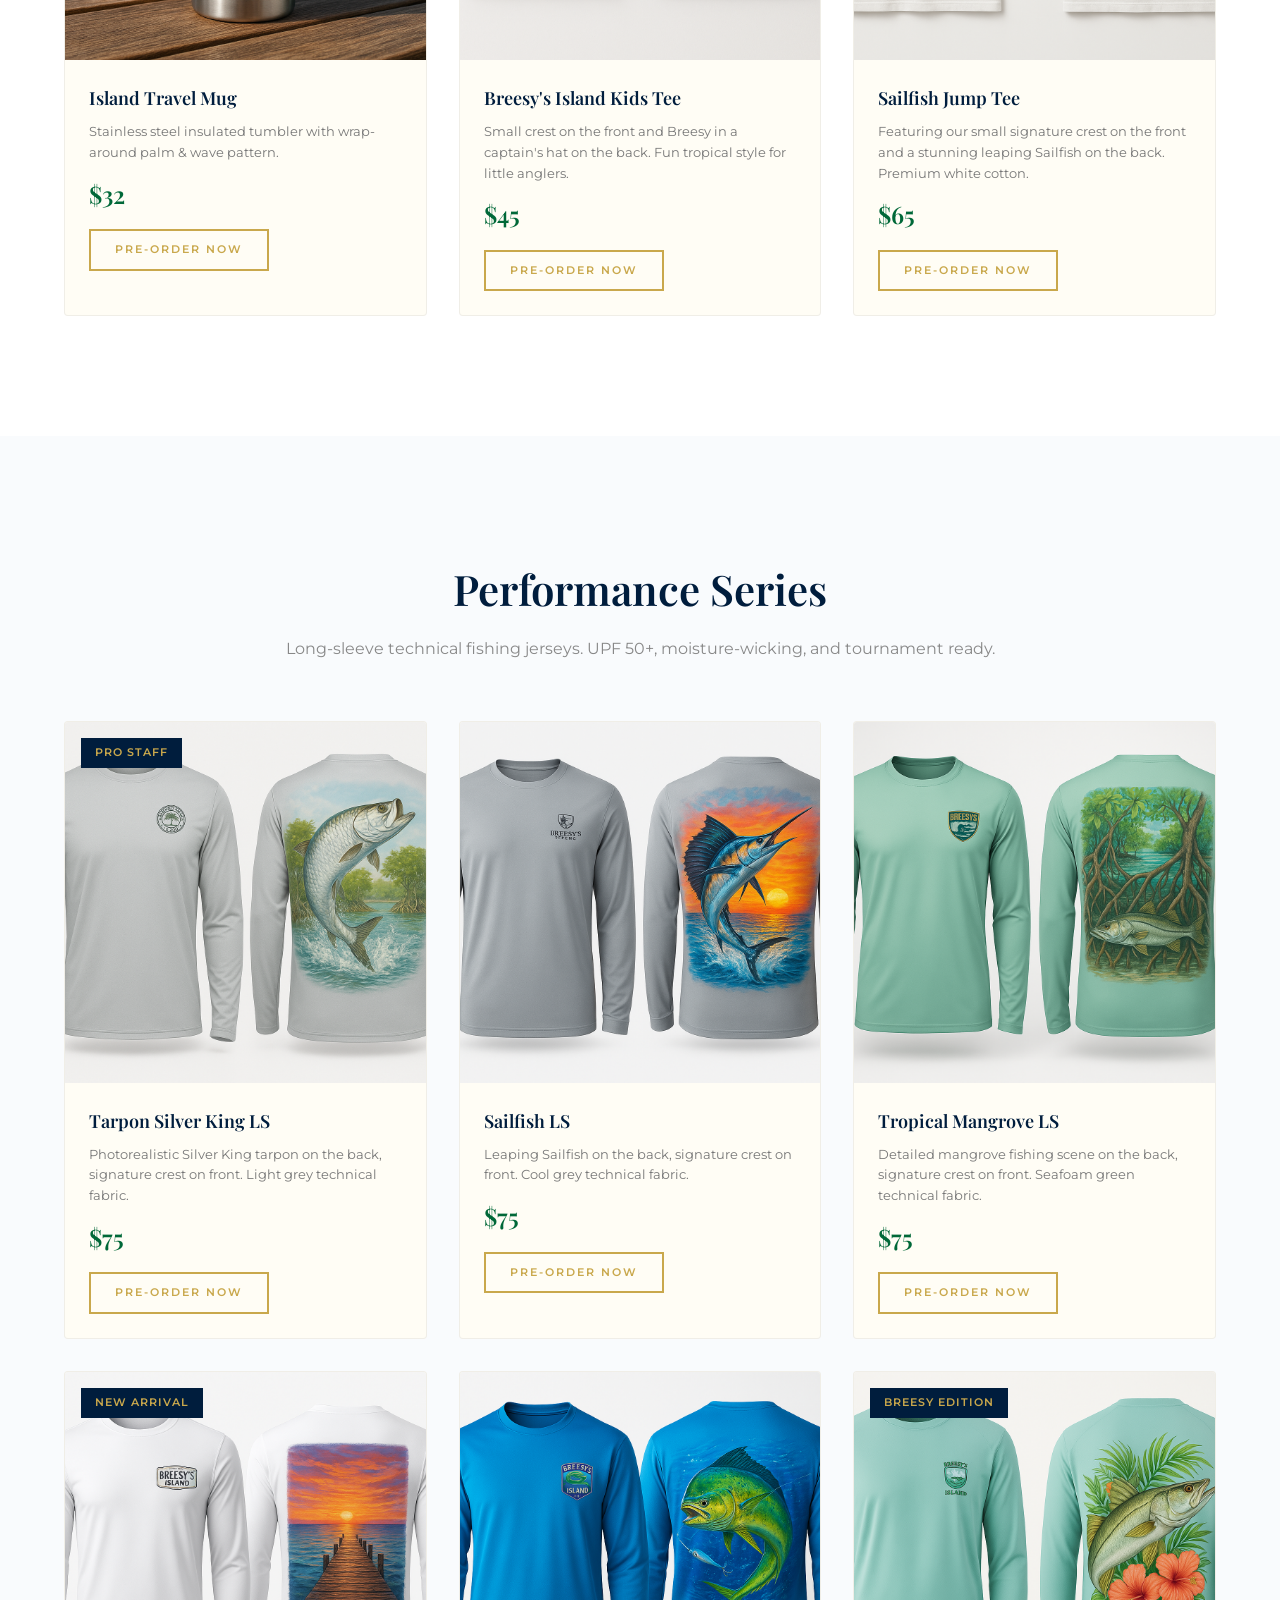
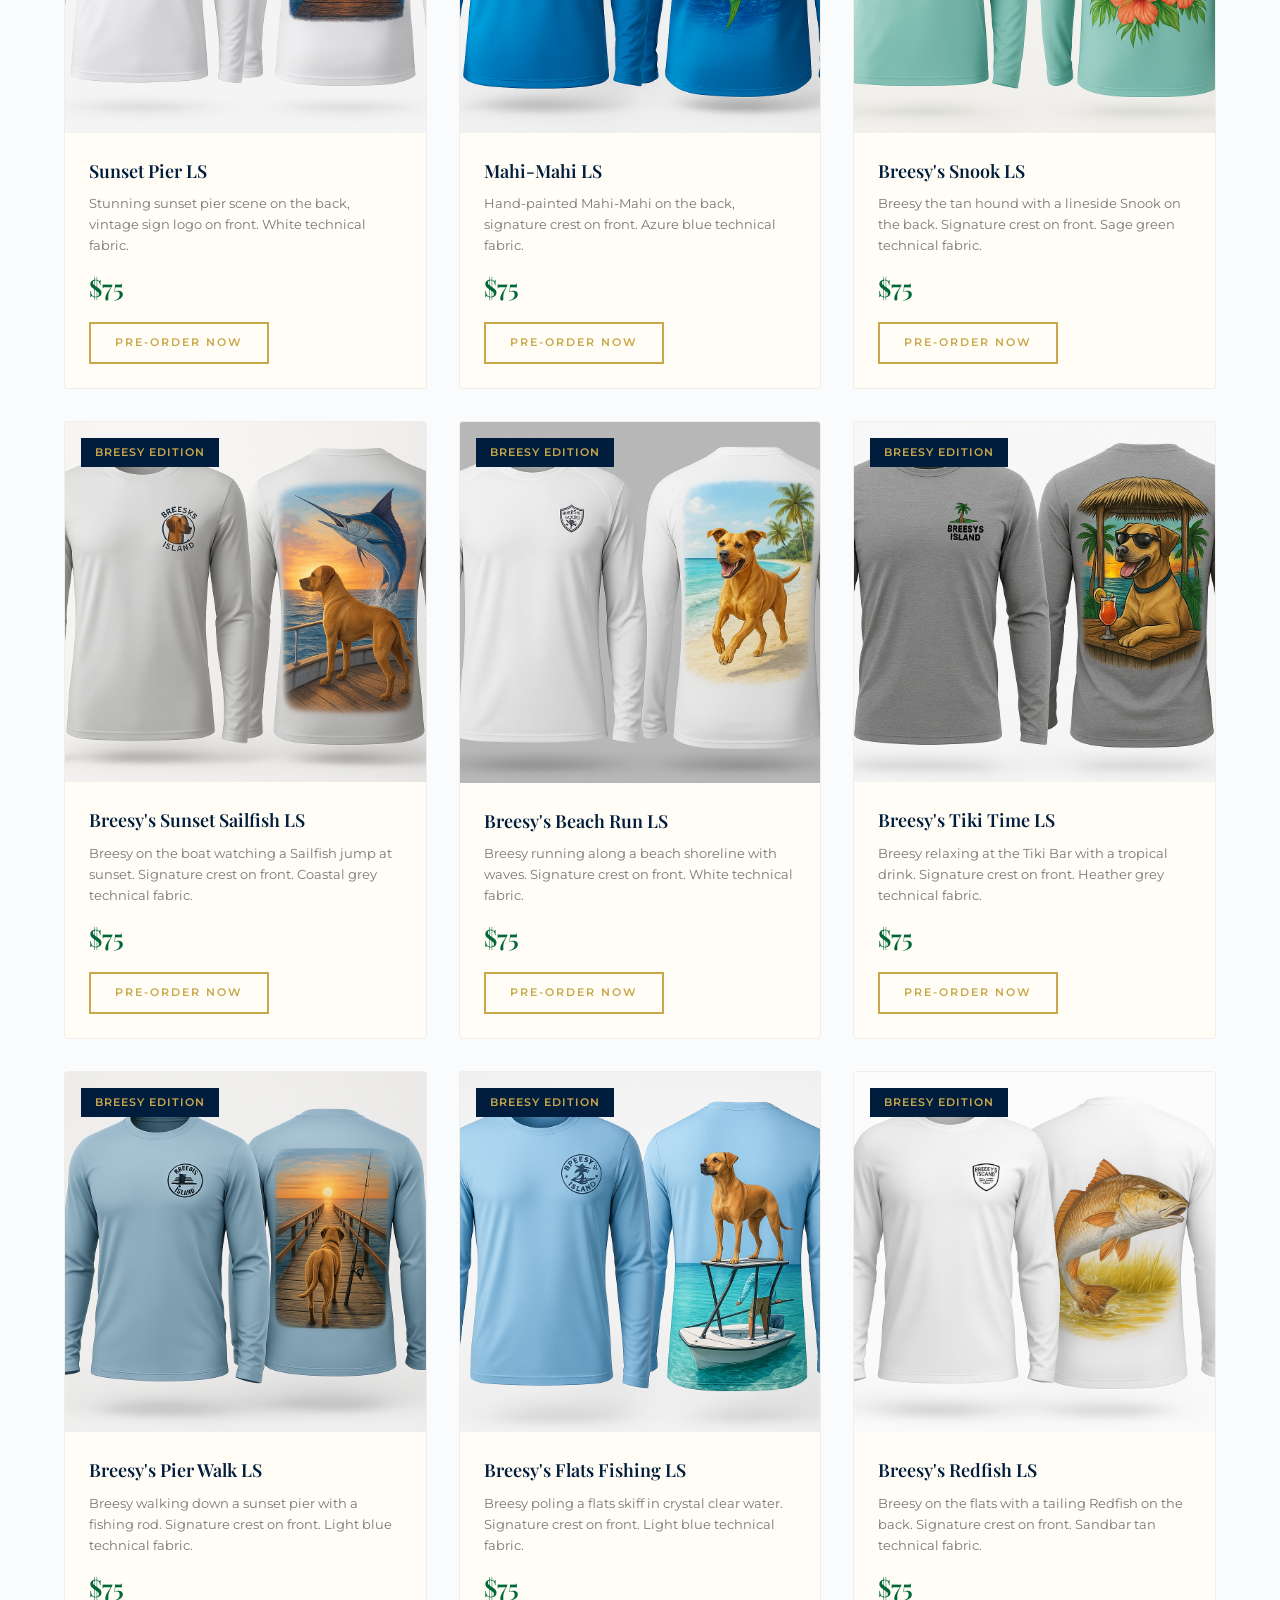
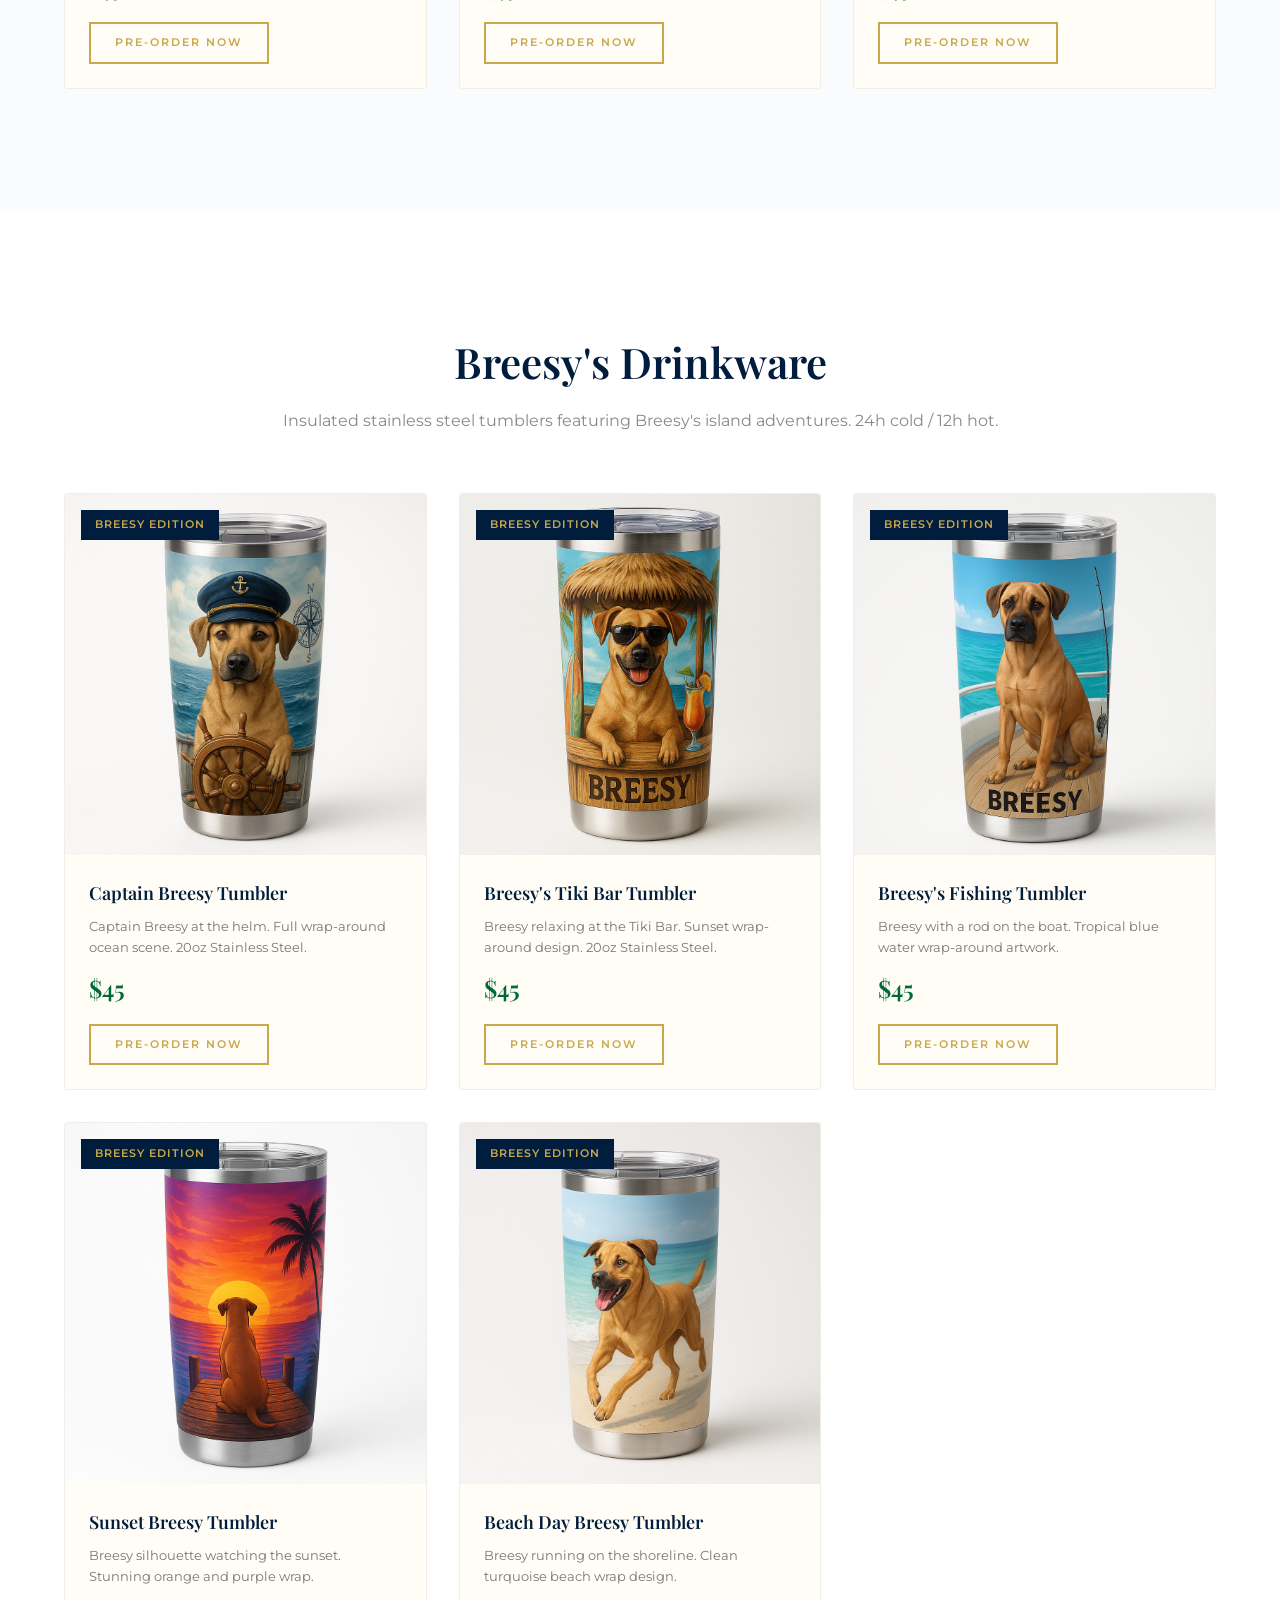
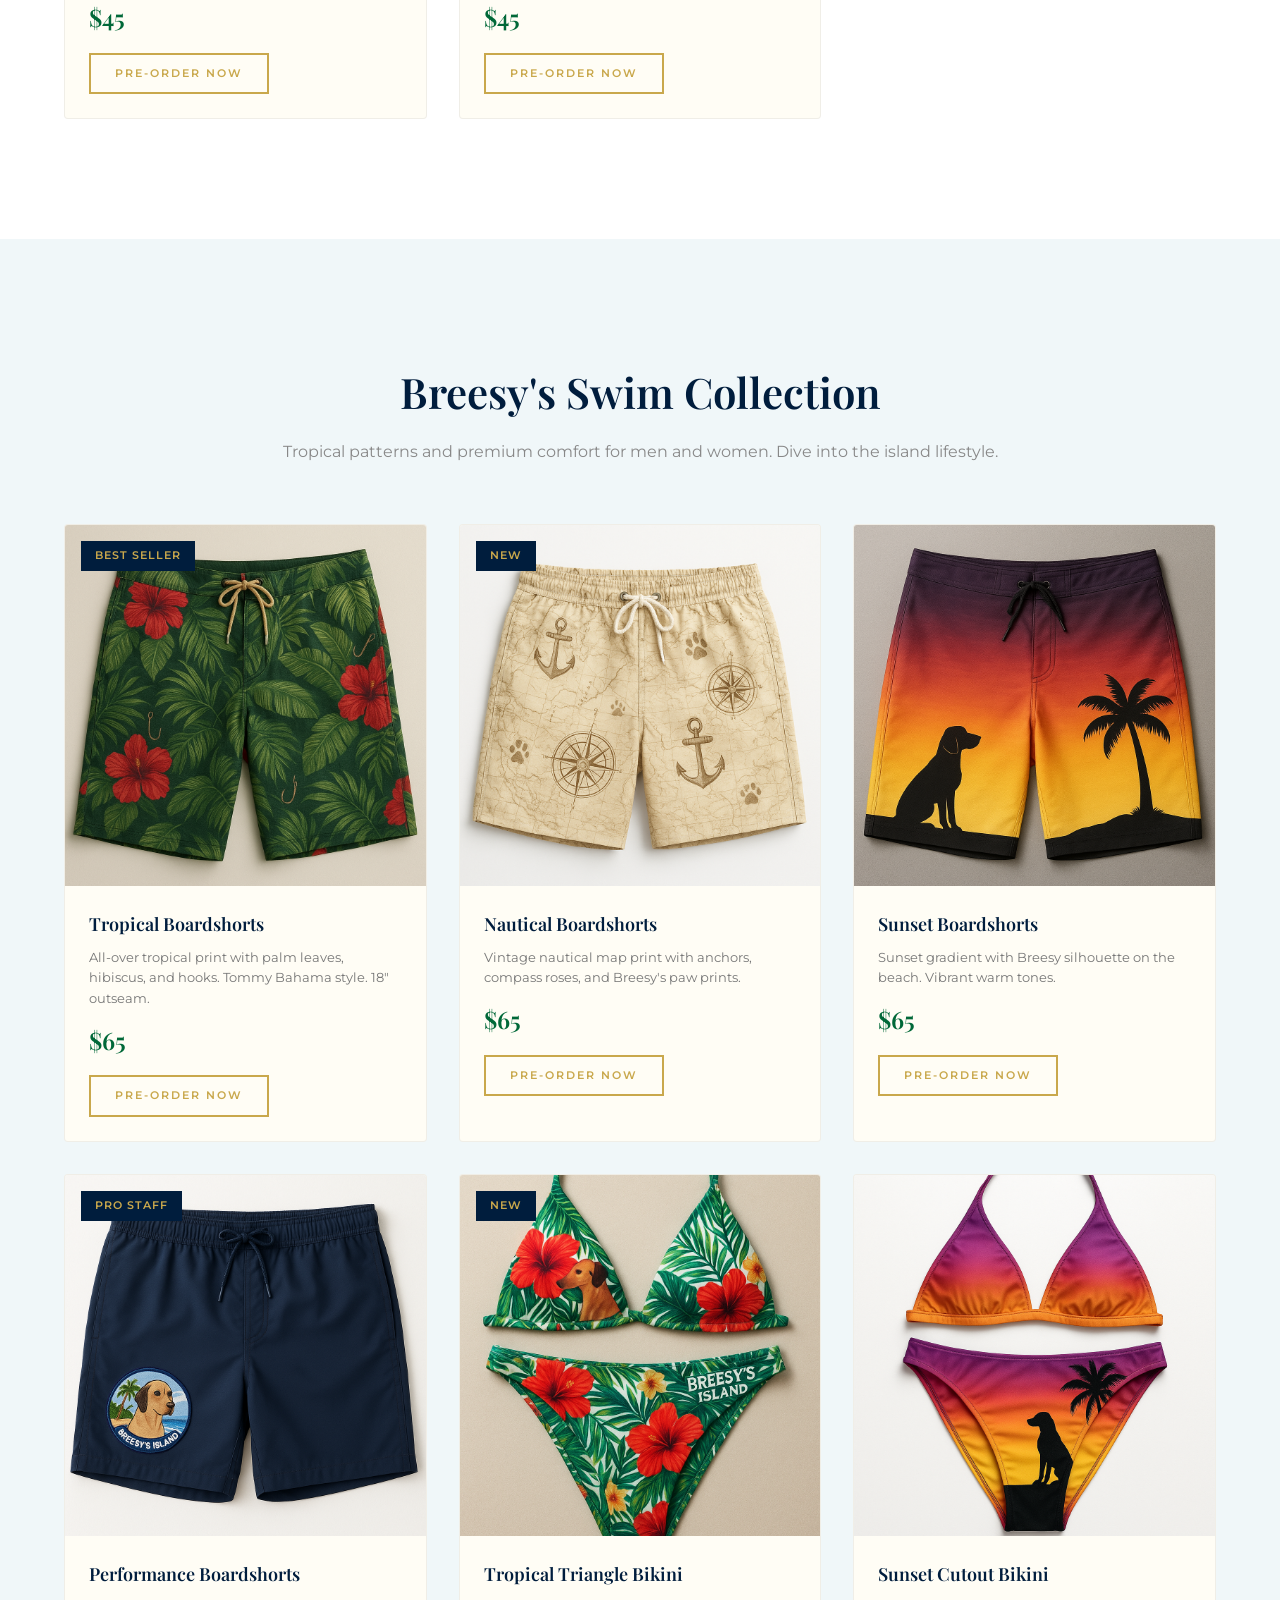
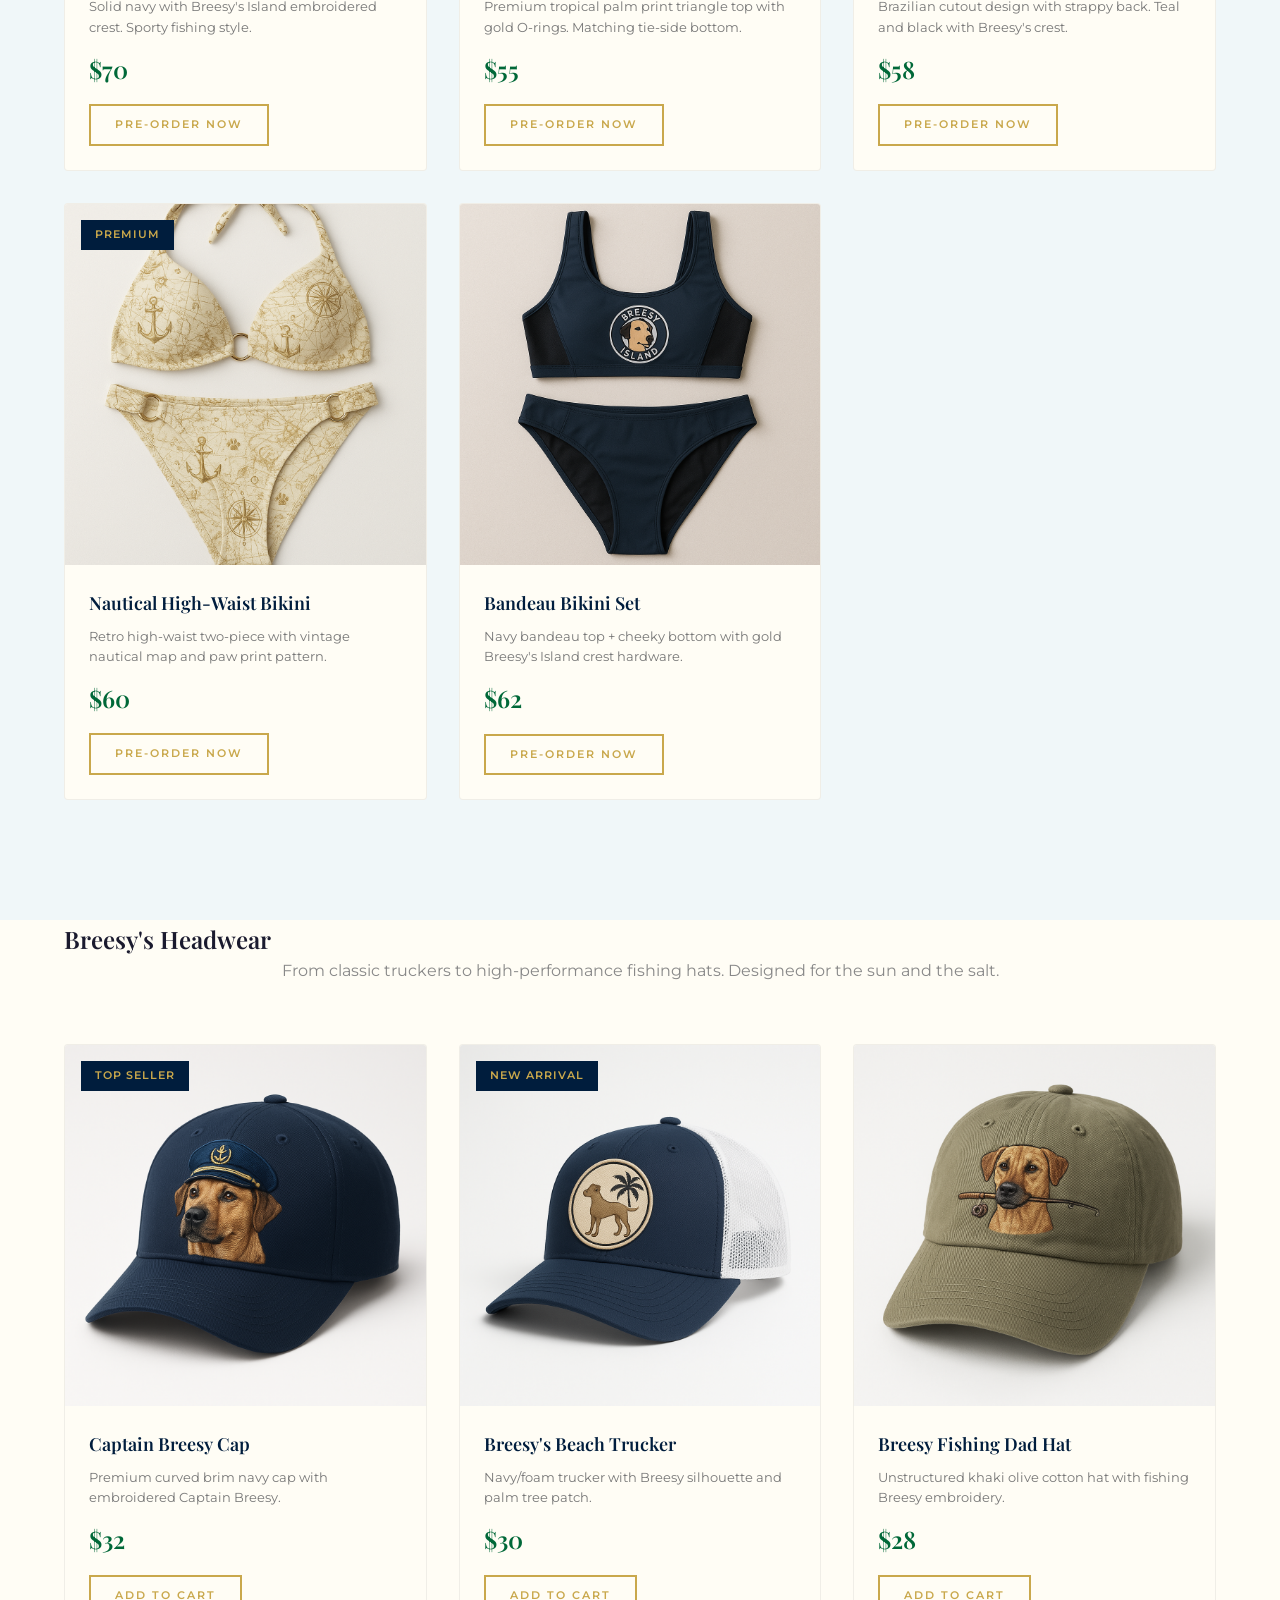
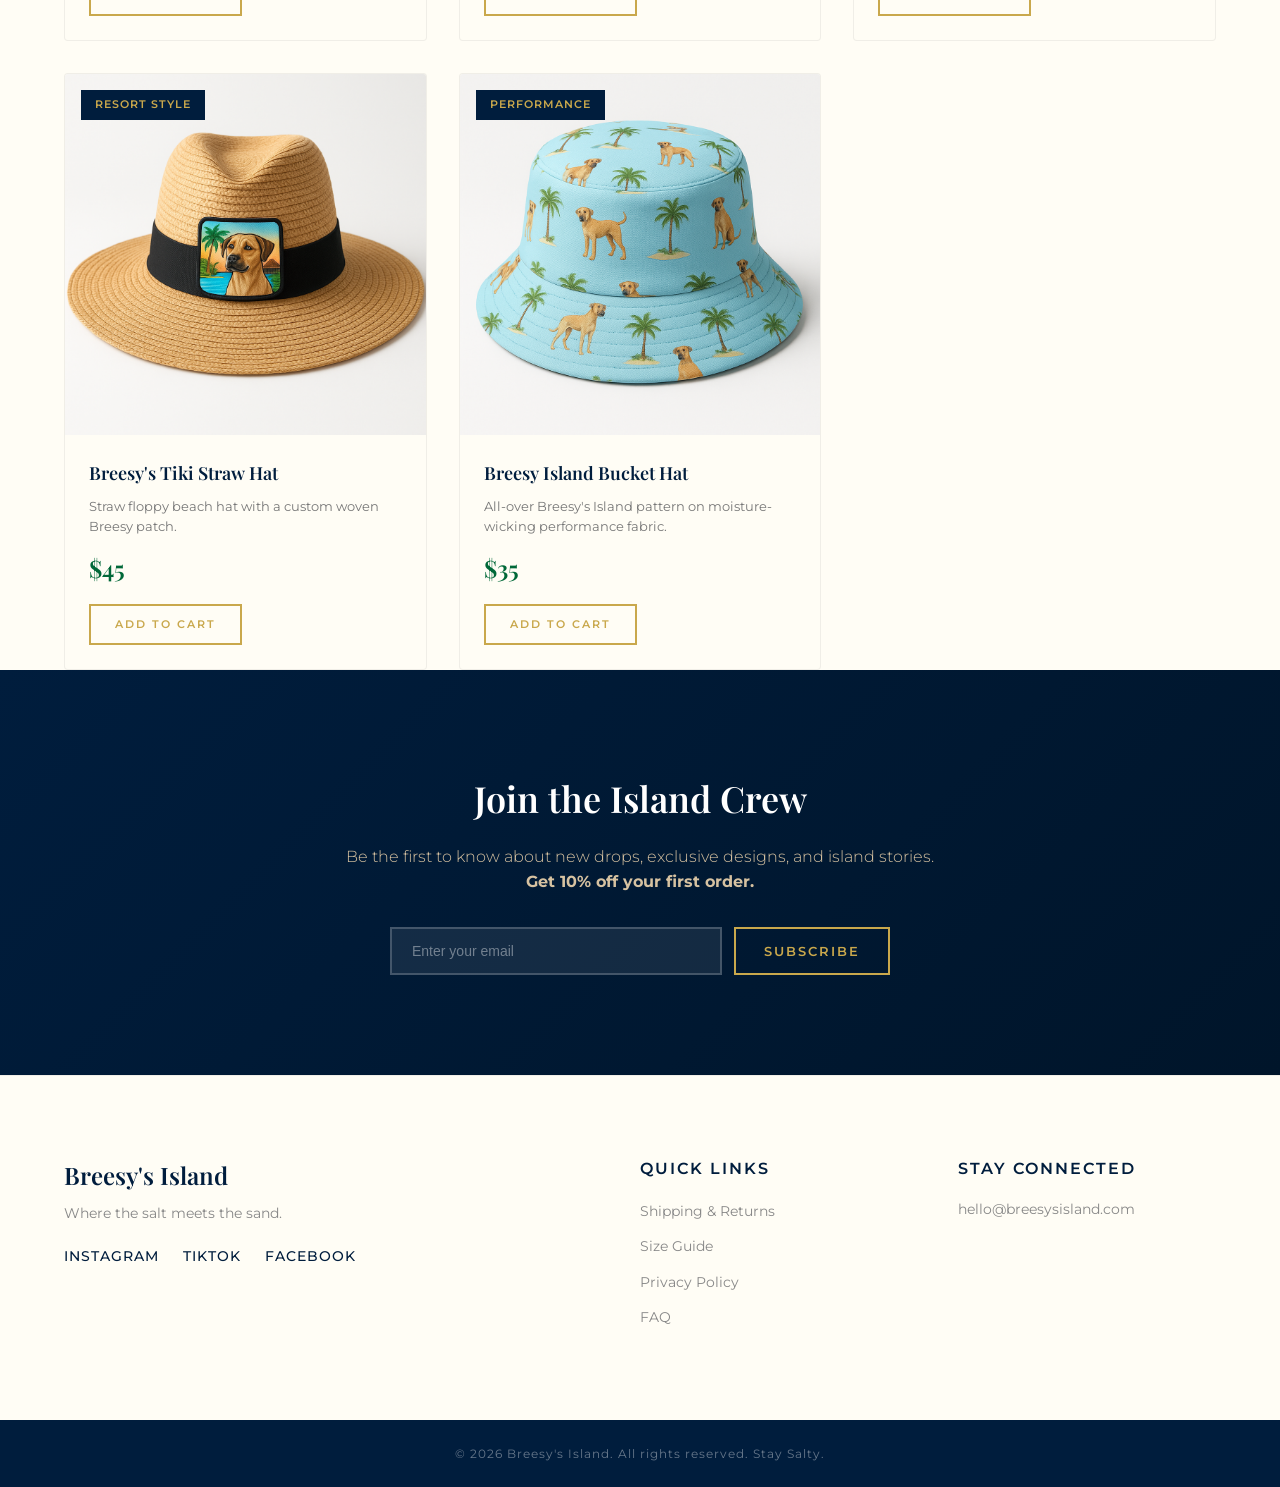
==== commit cfe9ef5b: "Added 4 sexy women's bikinis to Swim section" ====
--- a/index.html
+++ b/index.html
@@ -592,6 +592,60 @@
                             <a href="#" class="btn-primary btn-small">Pre-Order Now</a>
                         </div>
                     </div>
+
+                    <!-- Women 1: Tropical Bikini -->
+                    <div class="product-card">
+                        <div class="product-image">
+                            <img src="assets/swim_bikini_sexy_tropical.png" alt="Tropical Bikini">
+                            <div class="product-badge">New</div>
+                        </div>
+                        <div class="product-info">
+                            <h3>Tropical Triangle Bikini</h3>
+                            <p class="product-desc">Premium tropical palm print triangle top with gold O-rings. Matching tie-side bottom.</p>
+                            <div class="product-price">$55</div>
+                            <a href="#" class="btn-primary btn-small">Pre-Order Now</a>
+                        </div>
+                    </div>
+
+                    <!-- Women 2: Sunset Bikini -->
+                    <div class="product-card">
+                        <div class="product-image">
+                            <img src="assets/swim_bikini_sexy_sunset.png" alt="Sunset Bikini">
+                        </div>
+                        <div class="product-info">
+                            <h3>Sunset Cutout Bikini</h3>
+                            <p class="product-desc">Brazilian cutout design with strappy back. Teal and black with Breesy's crest.</p>
+                            <div class="product-price">$58</div>
+                            <a href="#" class="btn-primary btn-small">Pre-Order Now</a>
+                        </div>
+                    </div>
+
+                    <!-- Women 3: Nautical Bikini -->
+                    <div class="product-card">
+                        <div class="product-image">
+                            <img src="assets/swim_bikini_sexy_nautical.png" alt="Nautical Bikini">
+                            <div class="product-badge">Premium</div>
+                        </div>
+                        <div class="product-info">
+                            <h3>Nautical High-Waist Bikini</h3>
+                            <p class="product-desc">Retro high-waist two-piece with vintage nautical map and paw print pattern.</p>
+                            <div class="product-price">$60</div>
+                            <a href="#" class="btn-primary btn-small">Pre-Order Now</a>
+                        </div>
+                    </div>
+
+                    <!-- Women 4: Bandeau Set -->
+                    <div class="product-card">
+                        <div class="product-image">
+                            <img src="assets/swim_bikini_sexy_mesh.png" alt="Bandeau Bikini">
+                        </div>
+                        <div class="product-info">
+                            <h3>Bandeau Bikini Set</h3>
+                            <p class="product-desc">Navy bandeau top + cheeky bottom with gold Breesy's Island crest hardware.</p>
+                            <div class="product-price">$62</div>
+                            <a href="#" class="btn-primary btn-small">Pre-Order Now</a>
+                        </div>
+                    </div>
             </div>
         </section>
 
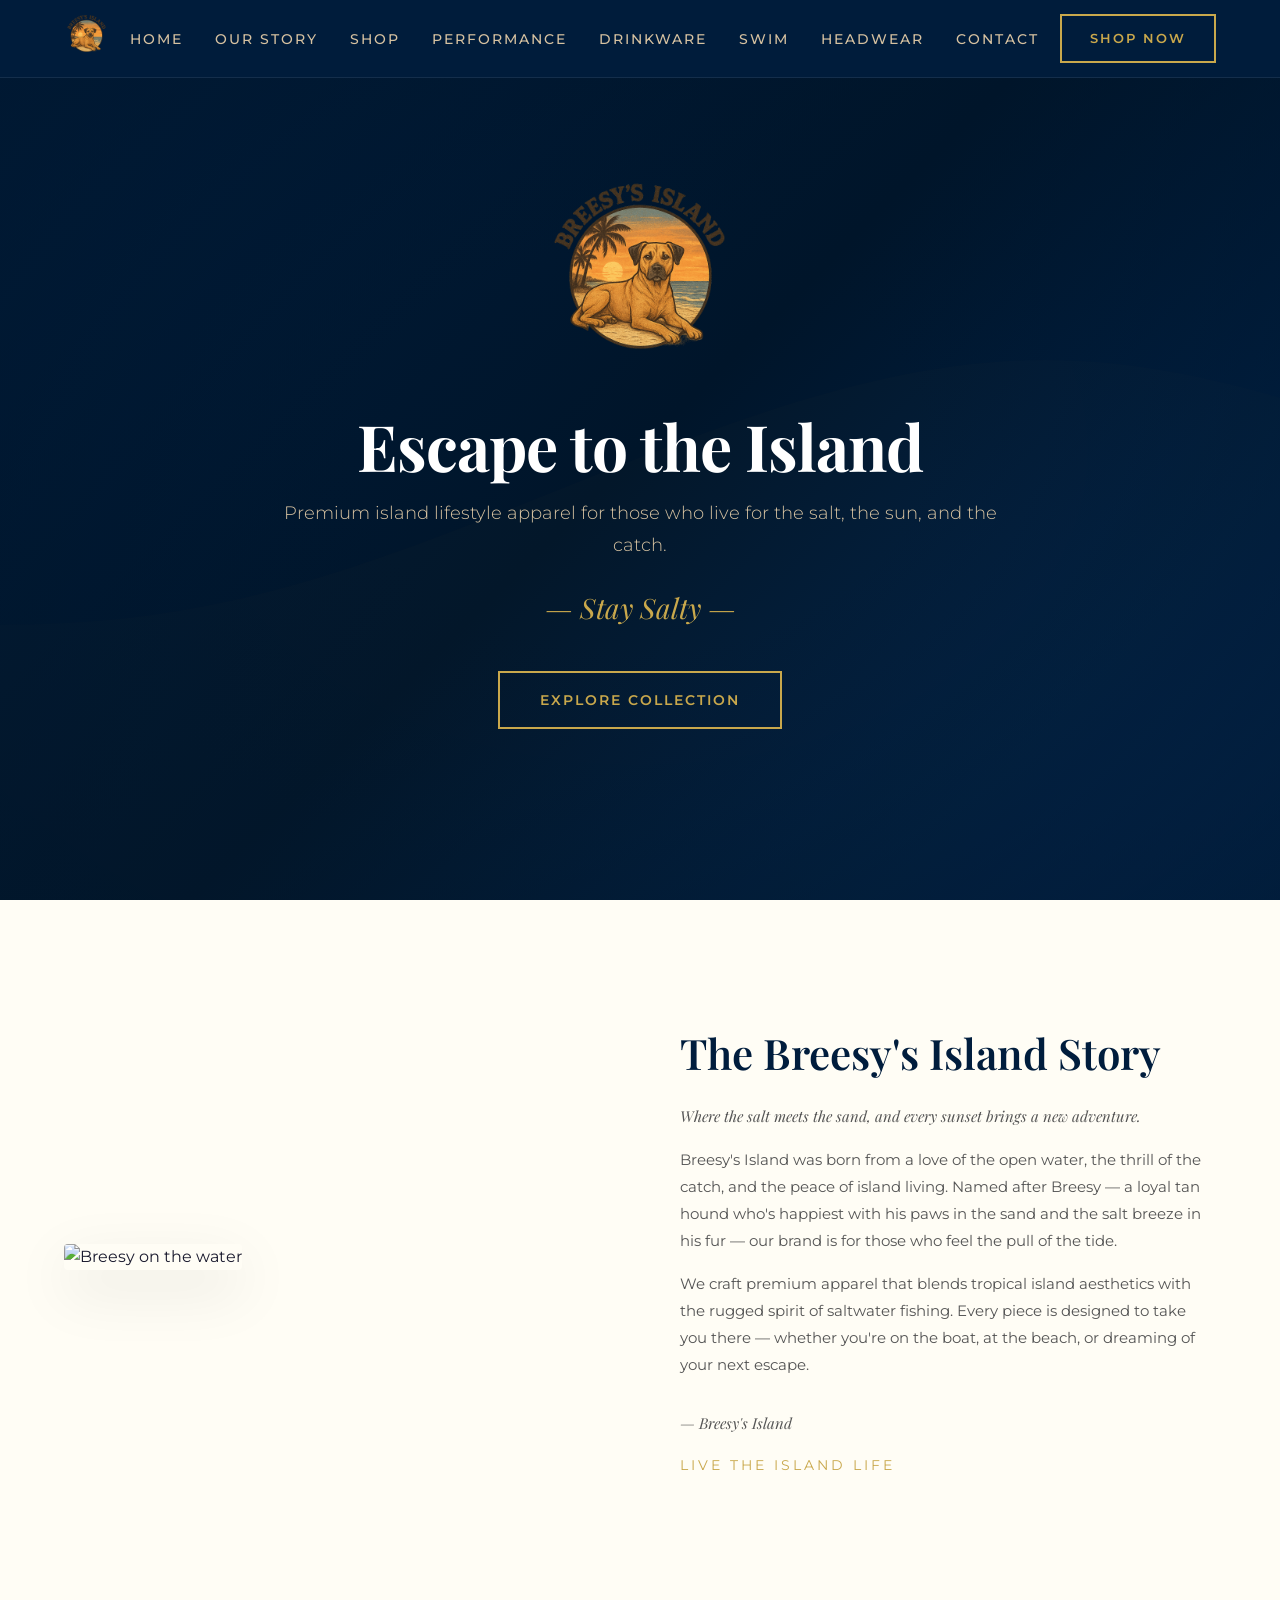
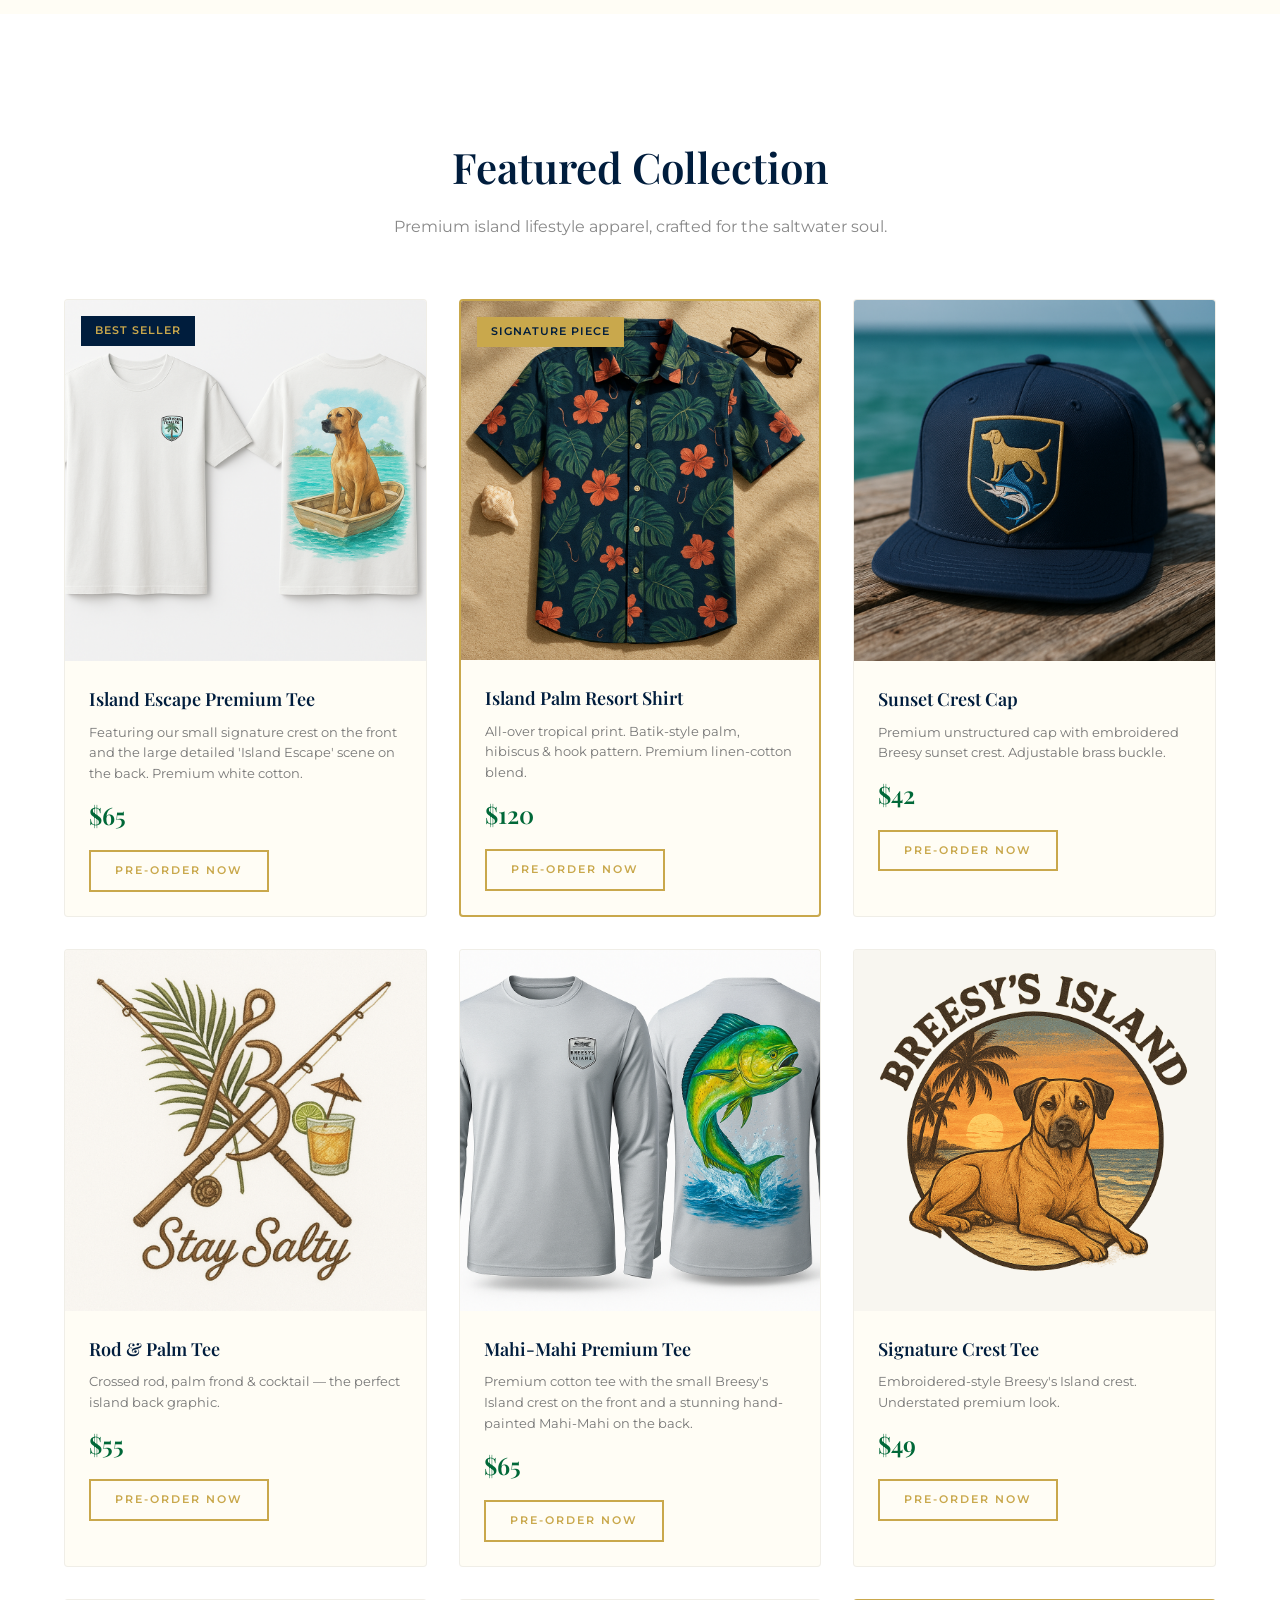
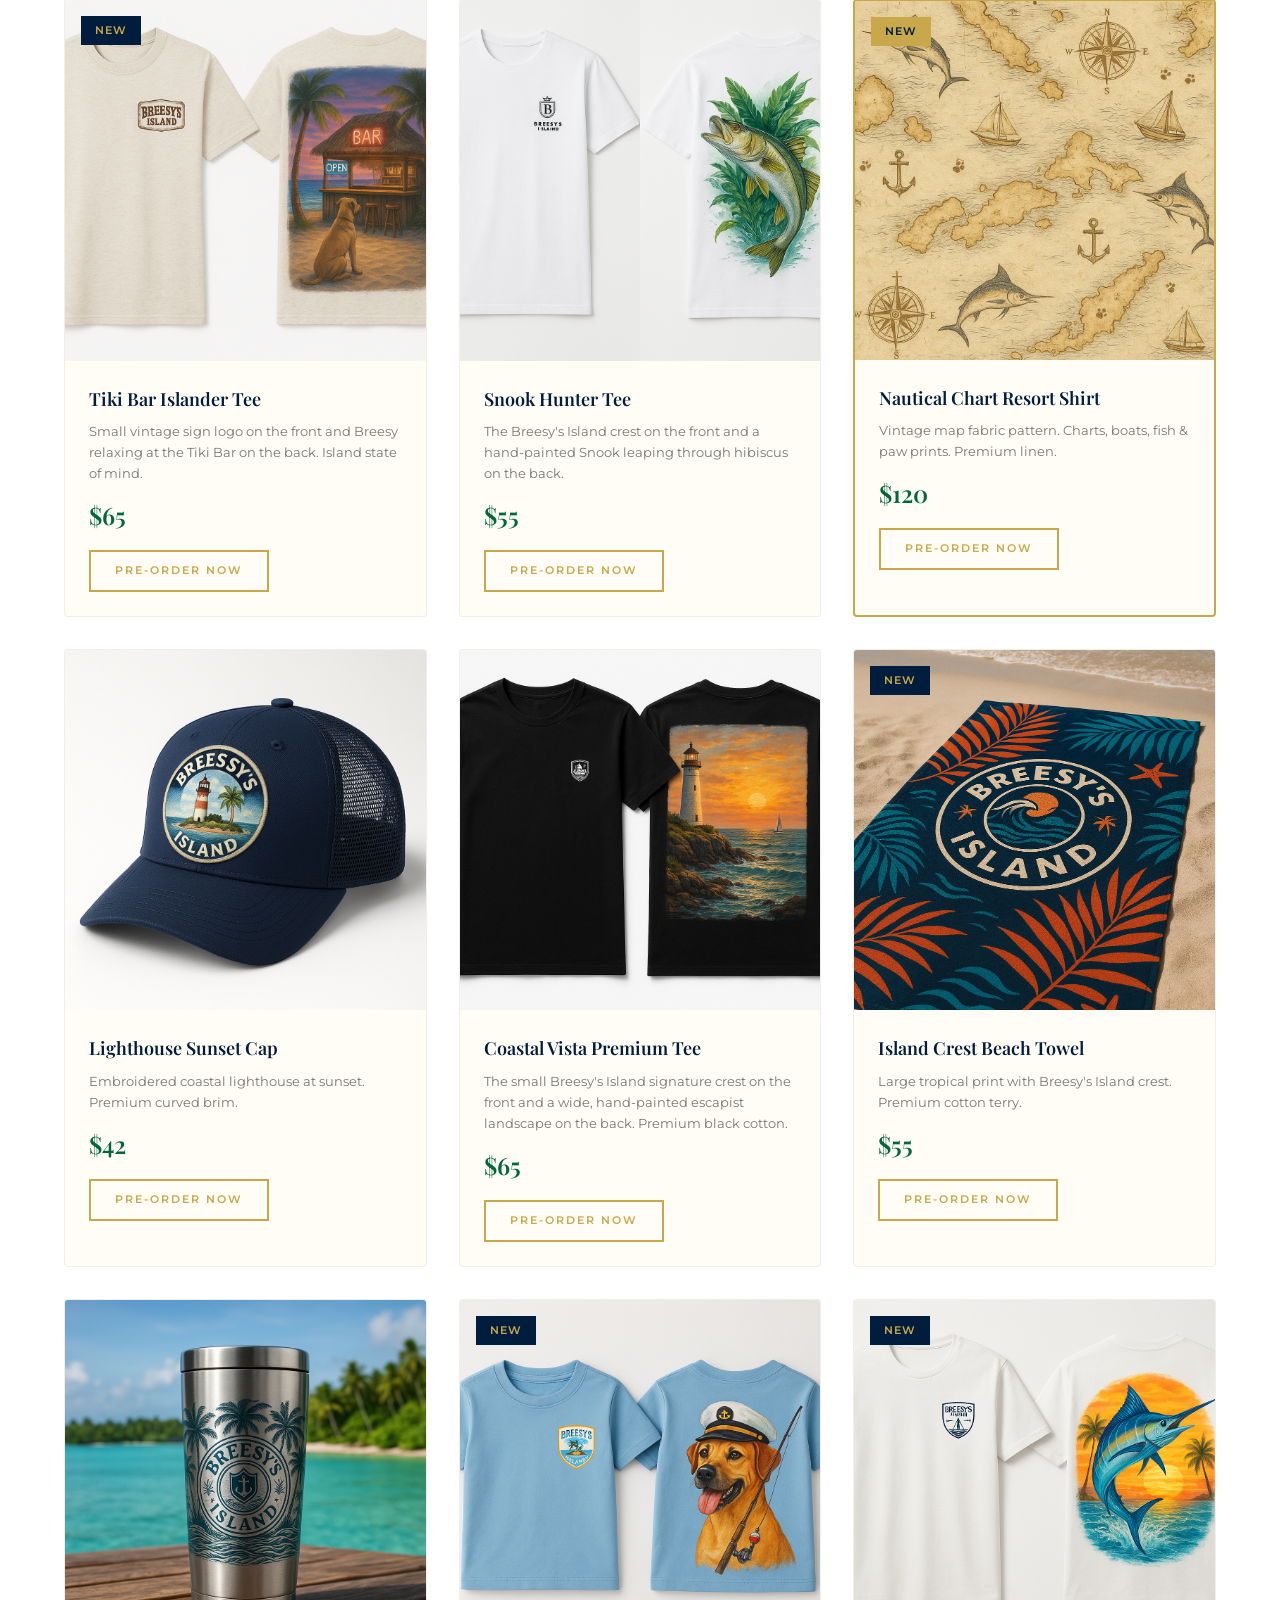
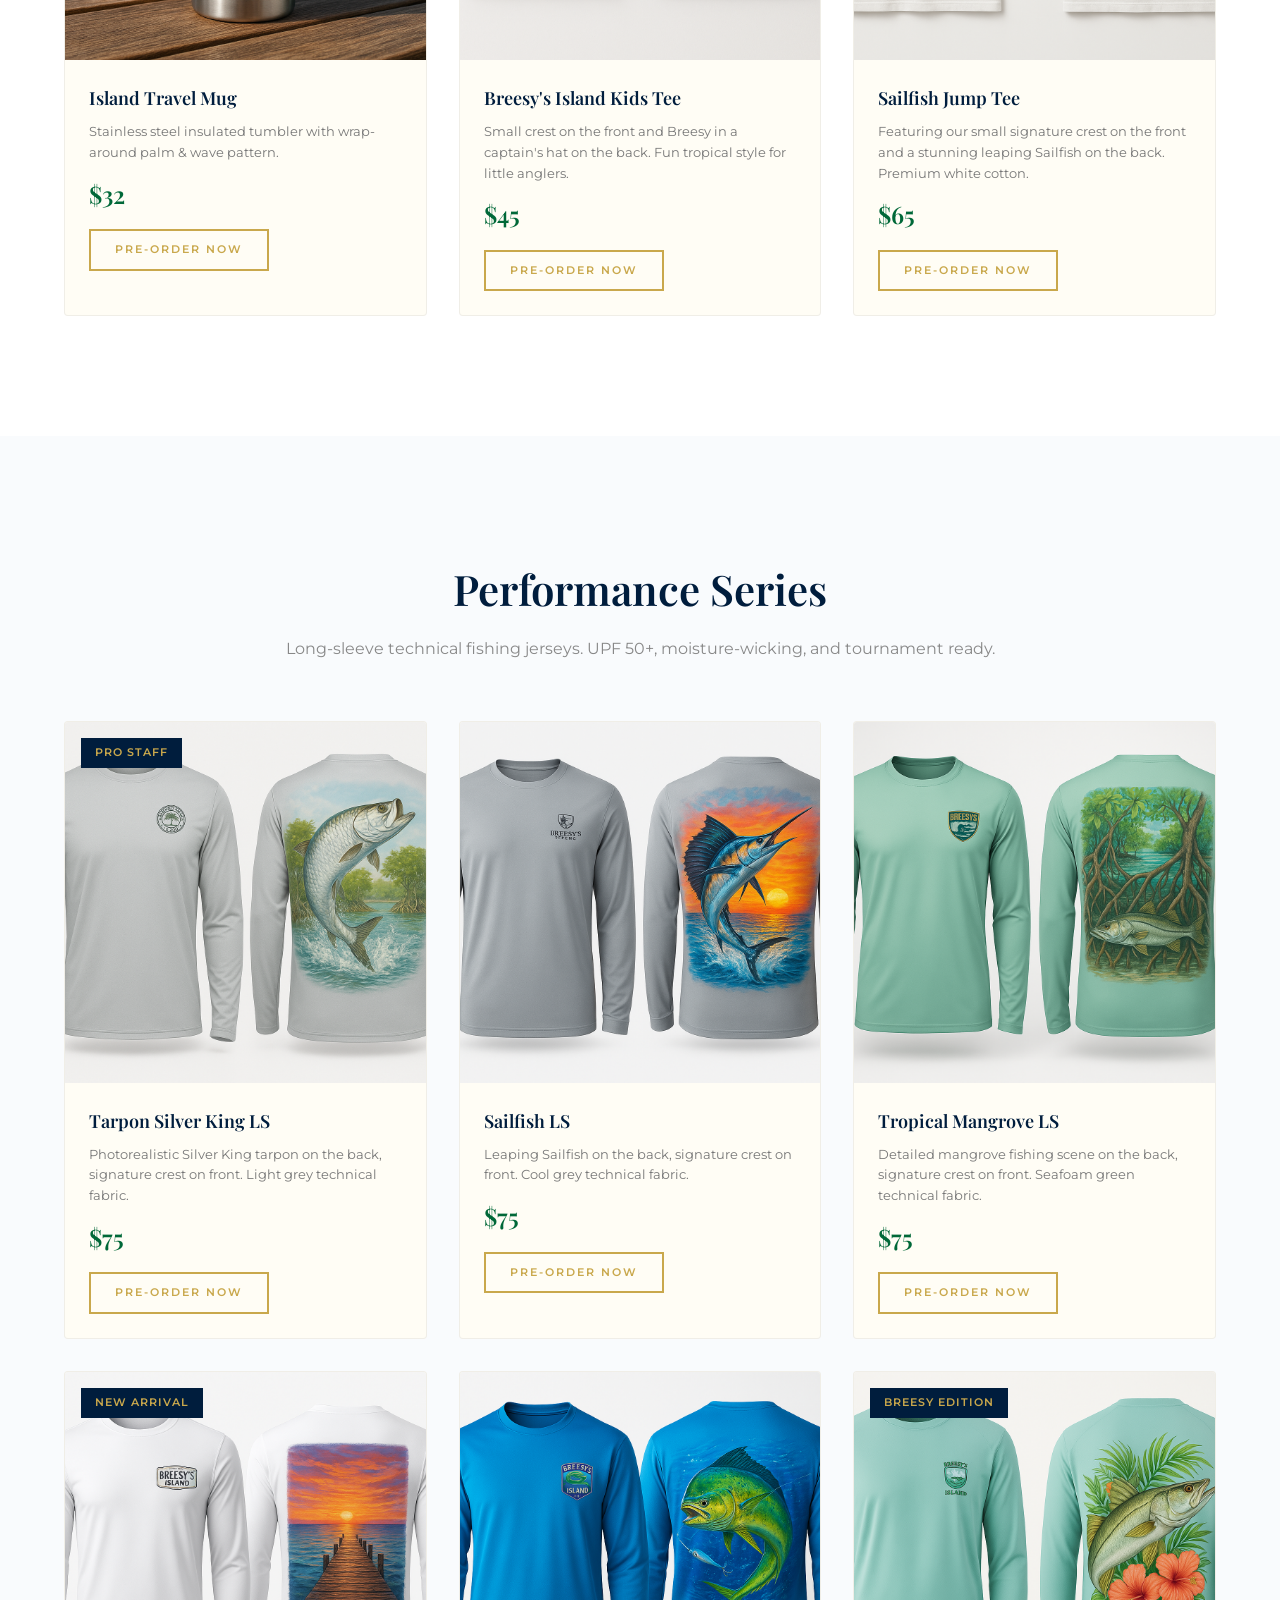
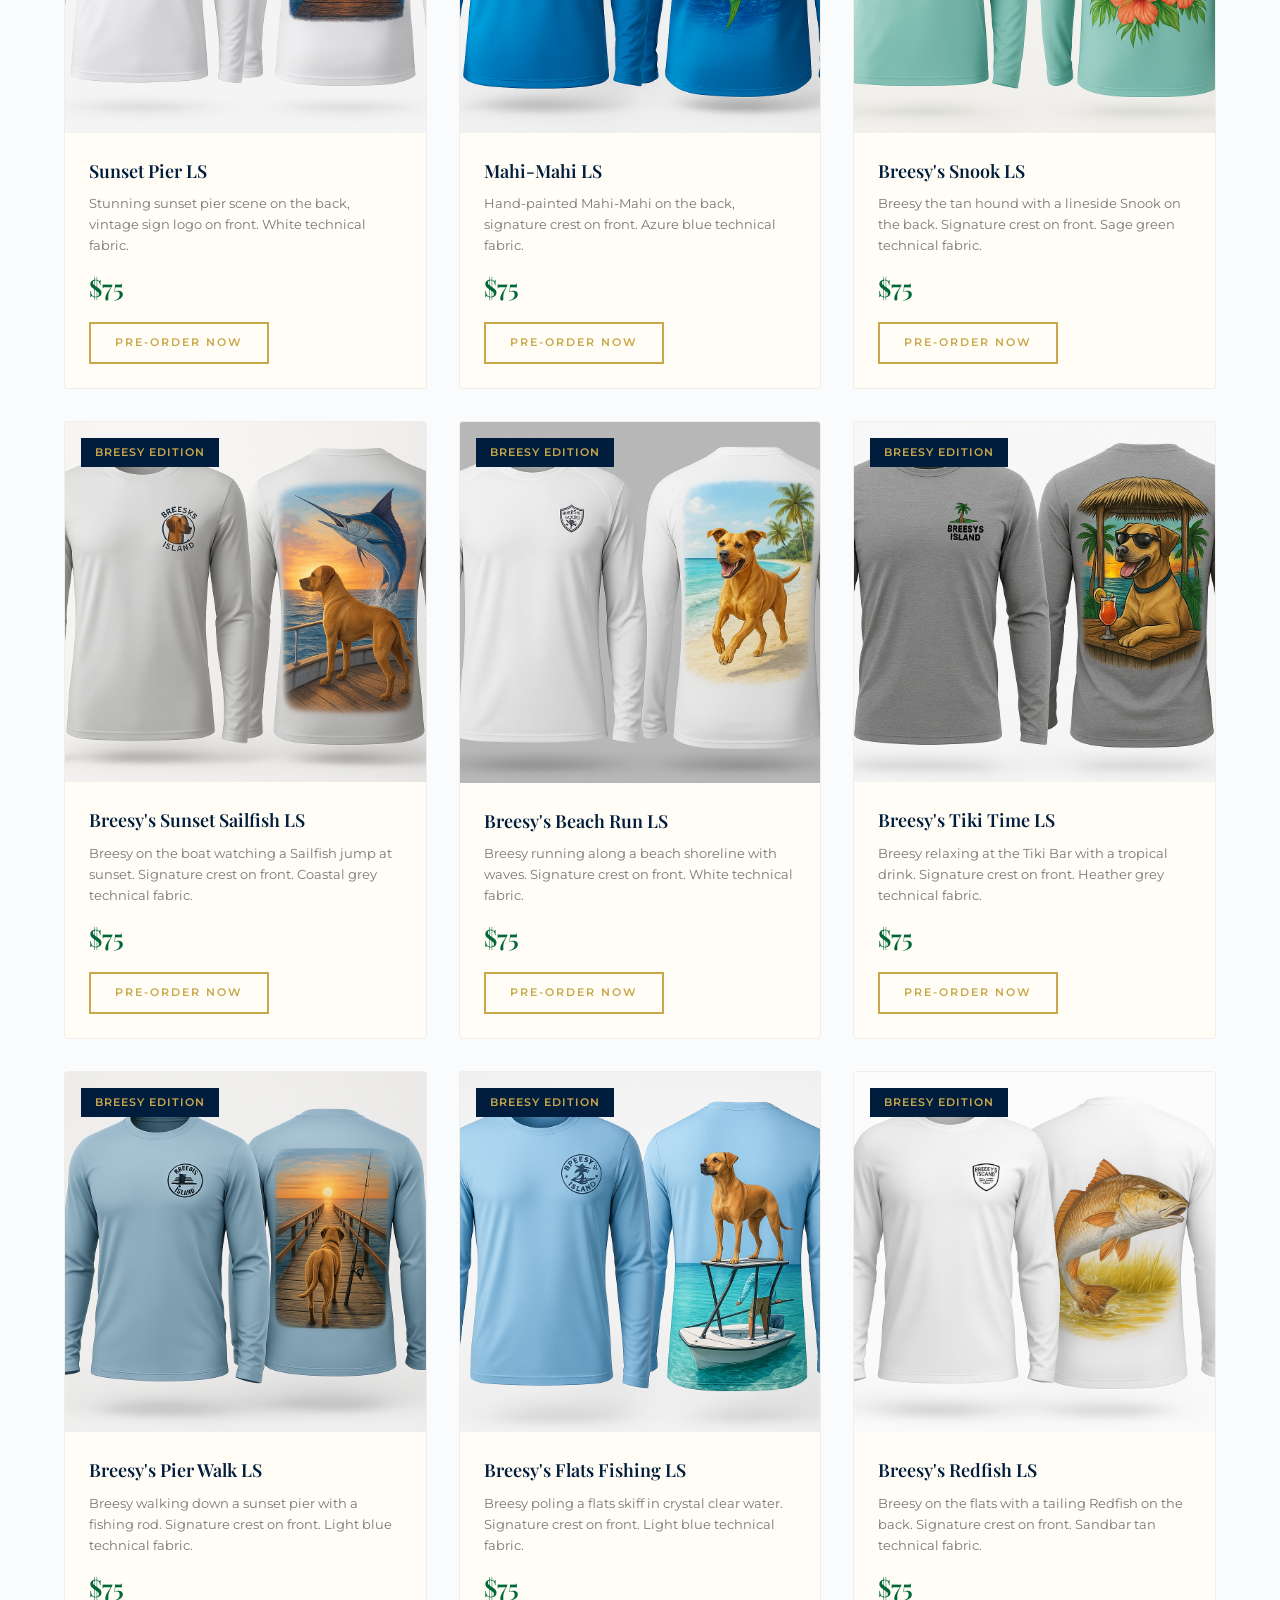
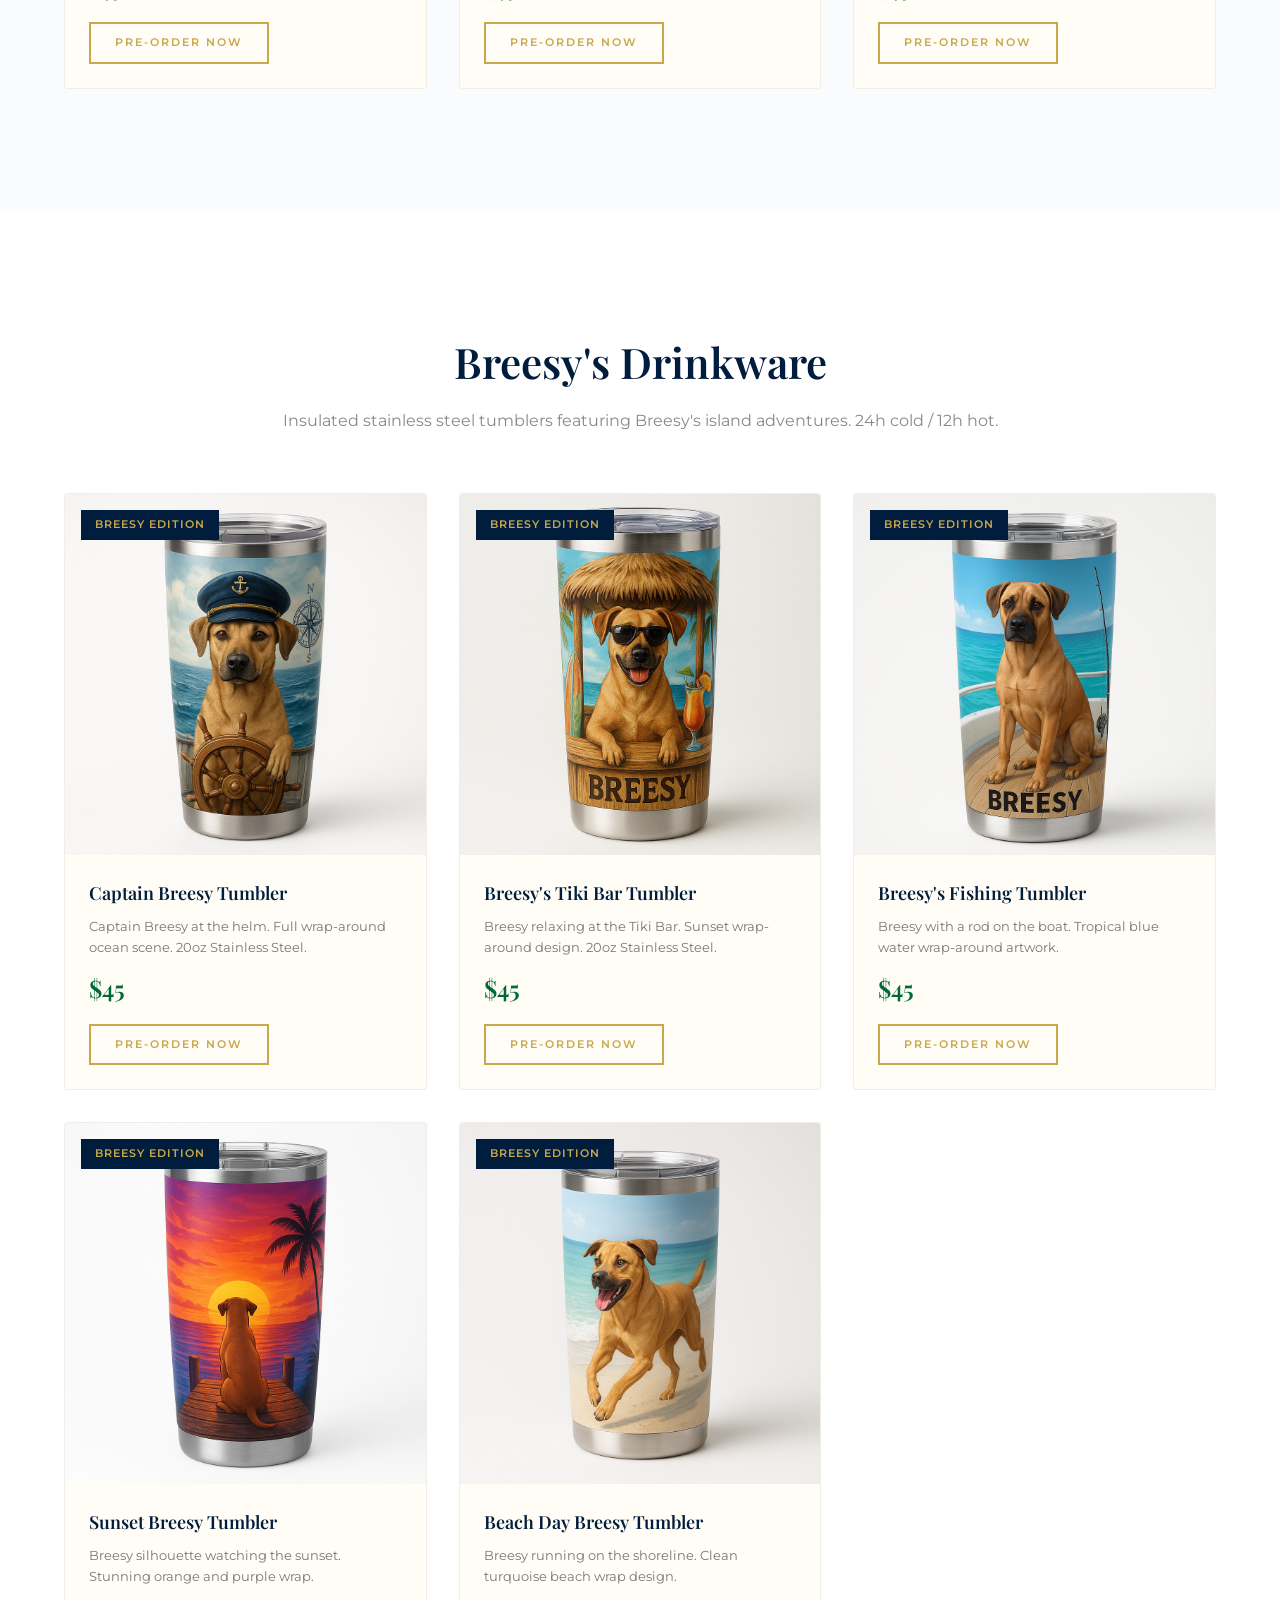
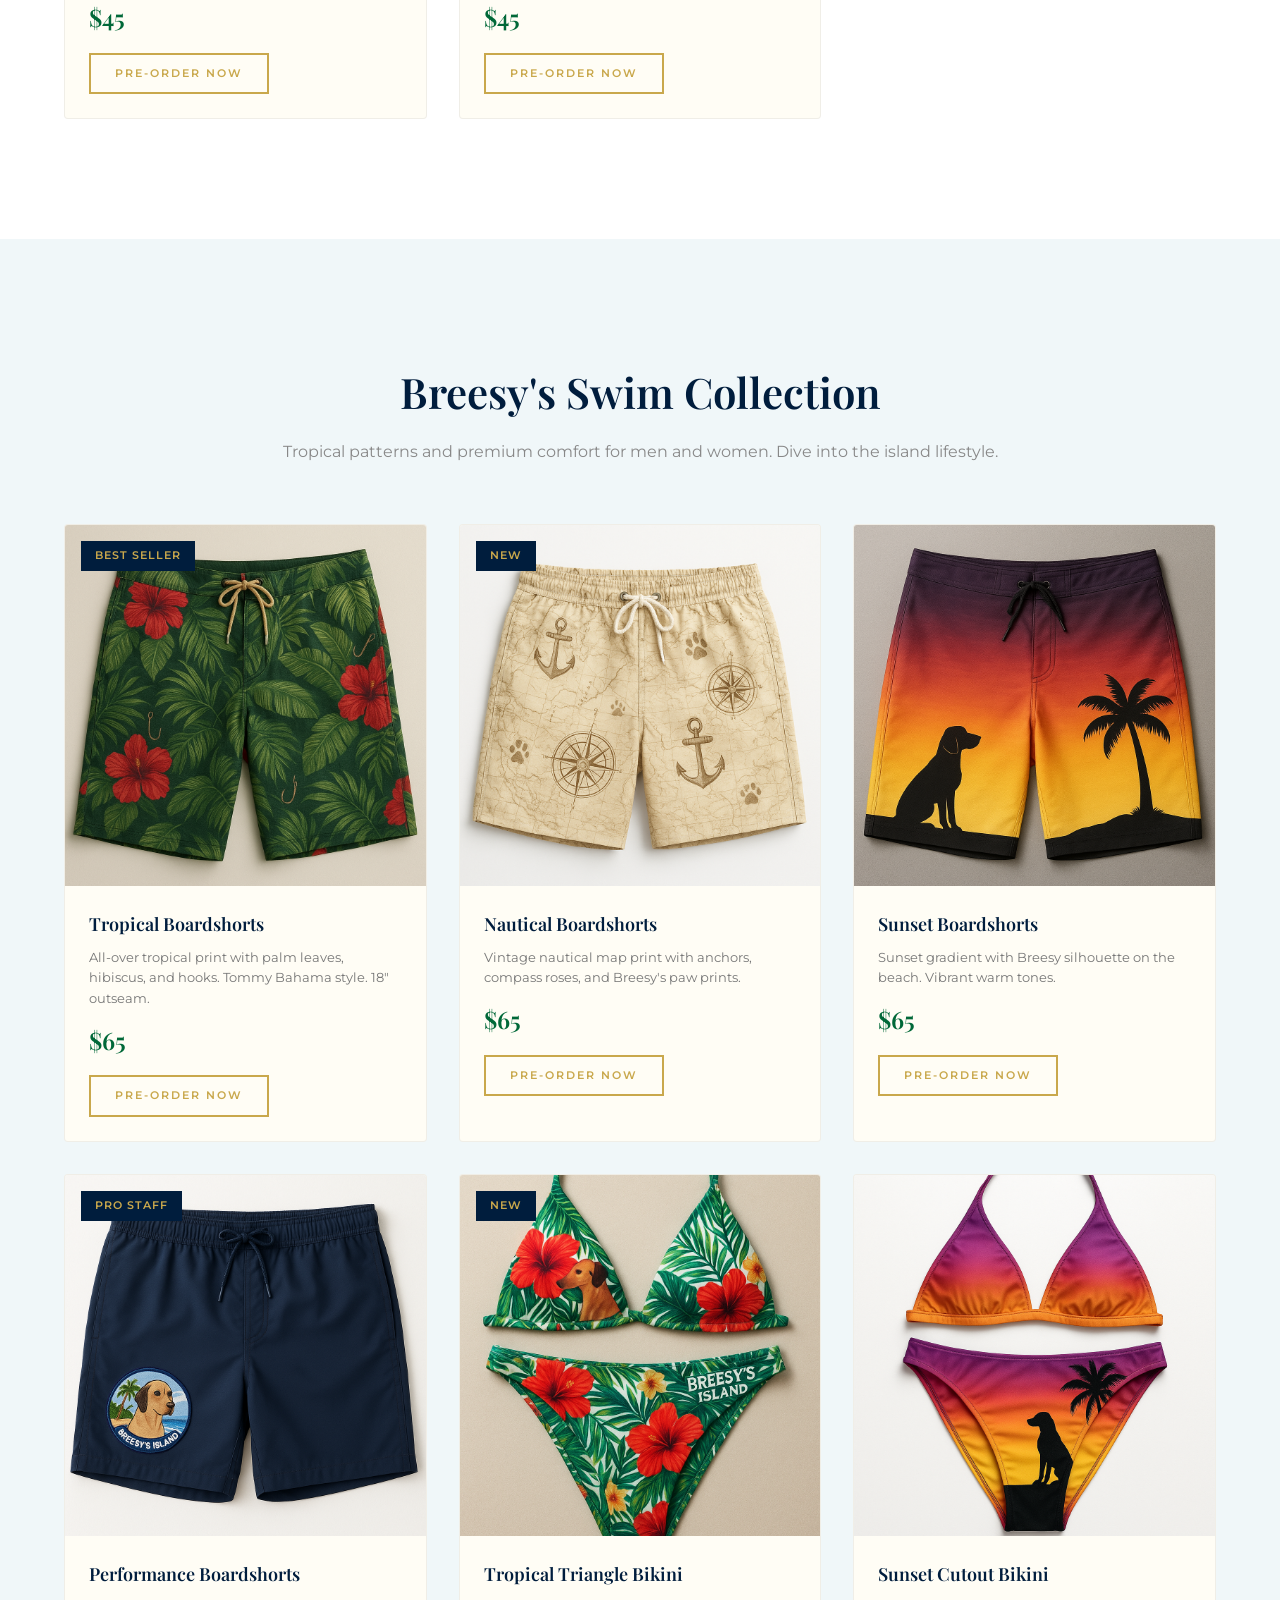
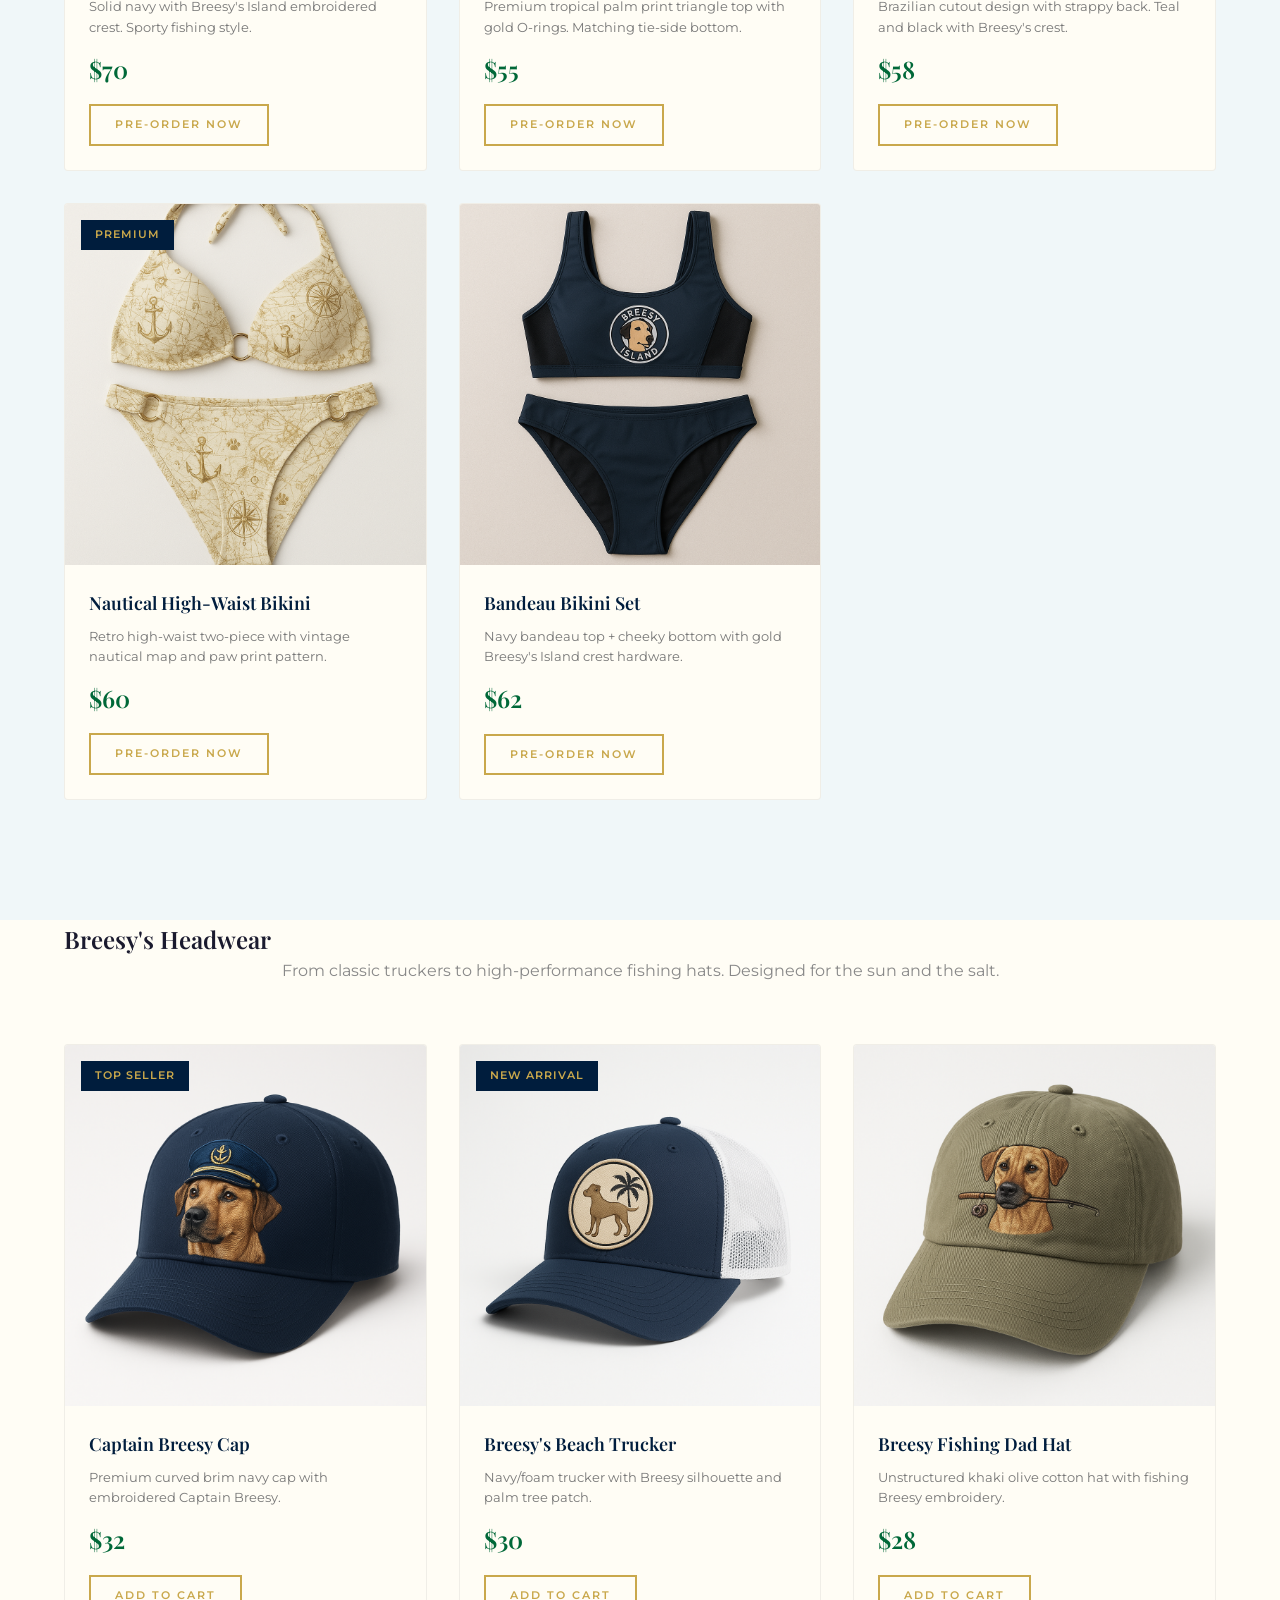
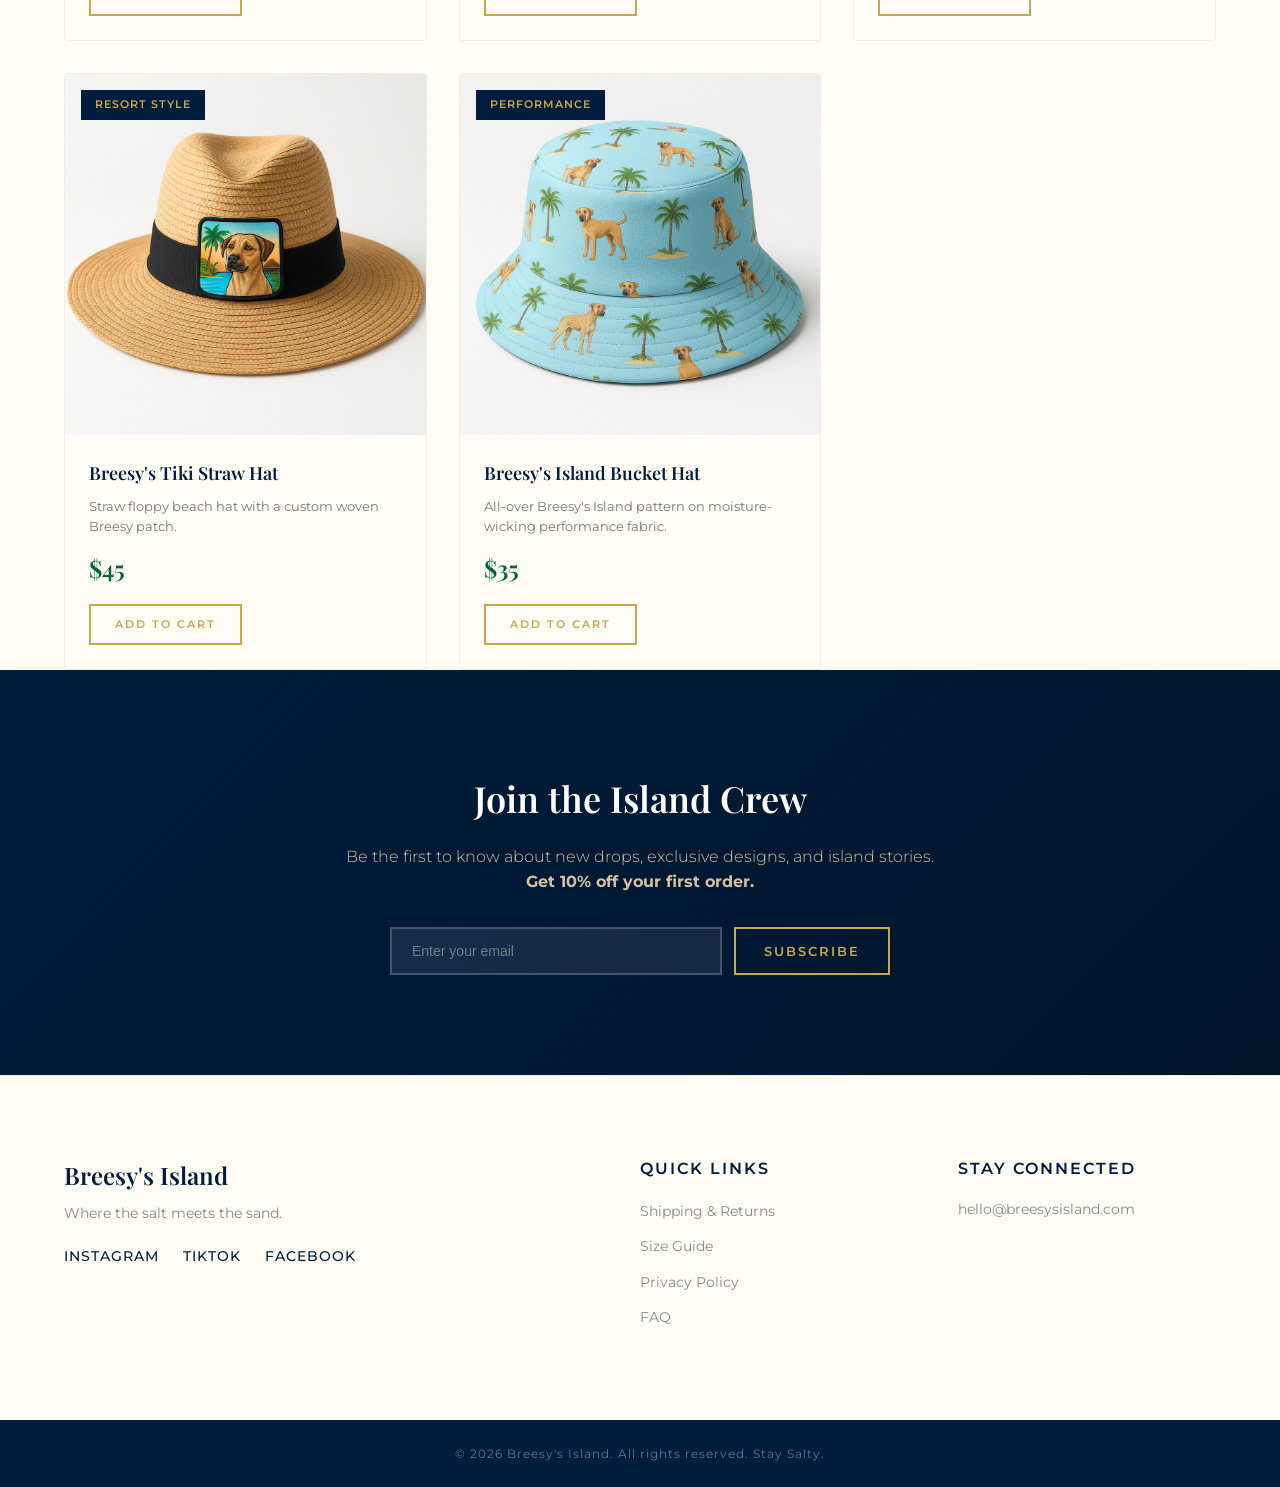
==== commit cd8f5959: "Fixed 'Breesy Island' → 'Breesy's Island' text, tasked designer for crest fixes" ====
--- a/index.html
+++ b/index.html
@@ -714,11 +714,11 @@
                 <!-- Hat 5 -->
                 <div class="product-card">
                     <div class="product-image">
-                        <img src="assets/hat_breesy_island_bucket_hat.png" alt="Breesy Island Bucket Hat">
+                        <img src="assets/hat_breesy_island_bucket_hat.png" alt="Breesy's Island Bucket Hat">
                         <div class="product-badge">Performance</div>
                     </div>
                     <div class="product-info">
-                        <h3>Breesy Island Bucket Hat</h3>
+                        <h3>Breesy's Island Bucket Hat</h3>
                         <p class="product-desc">All-over Breesy's Island pattern on moisture-wicking performance fabric.</p>
                         <div class="product-price">$35</div>
                         <a href="#" class="btn-primary btn-small">Add to Cart</a>
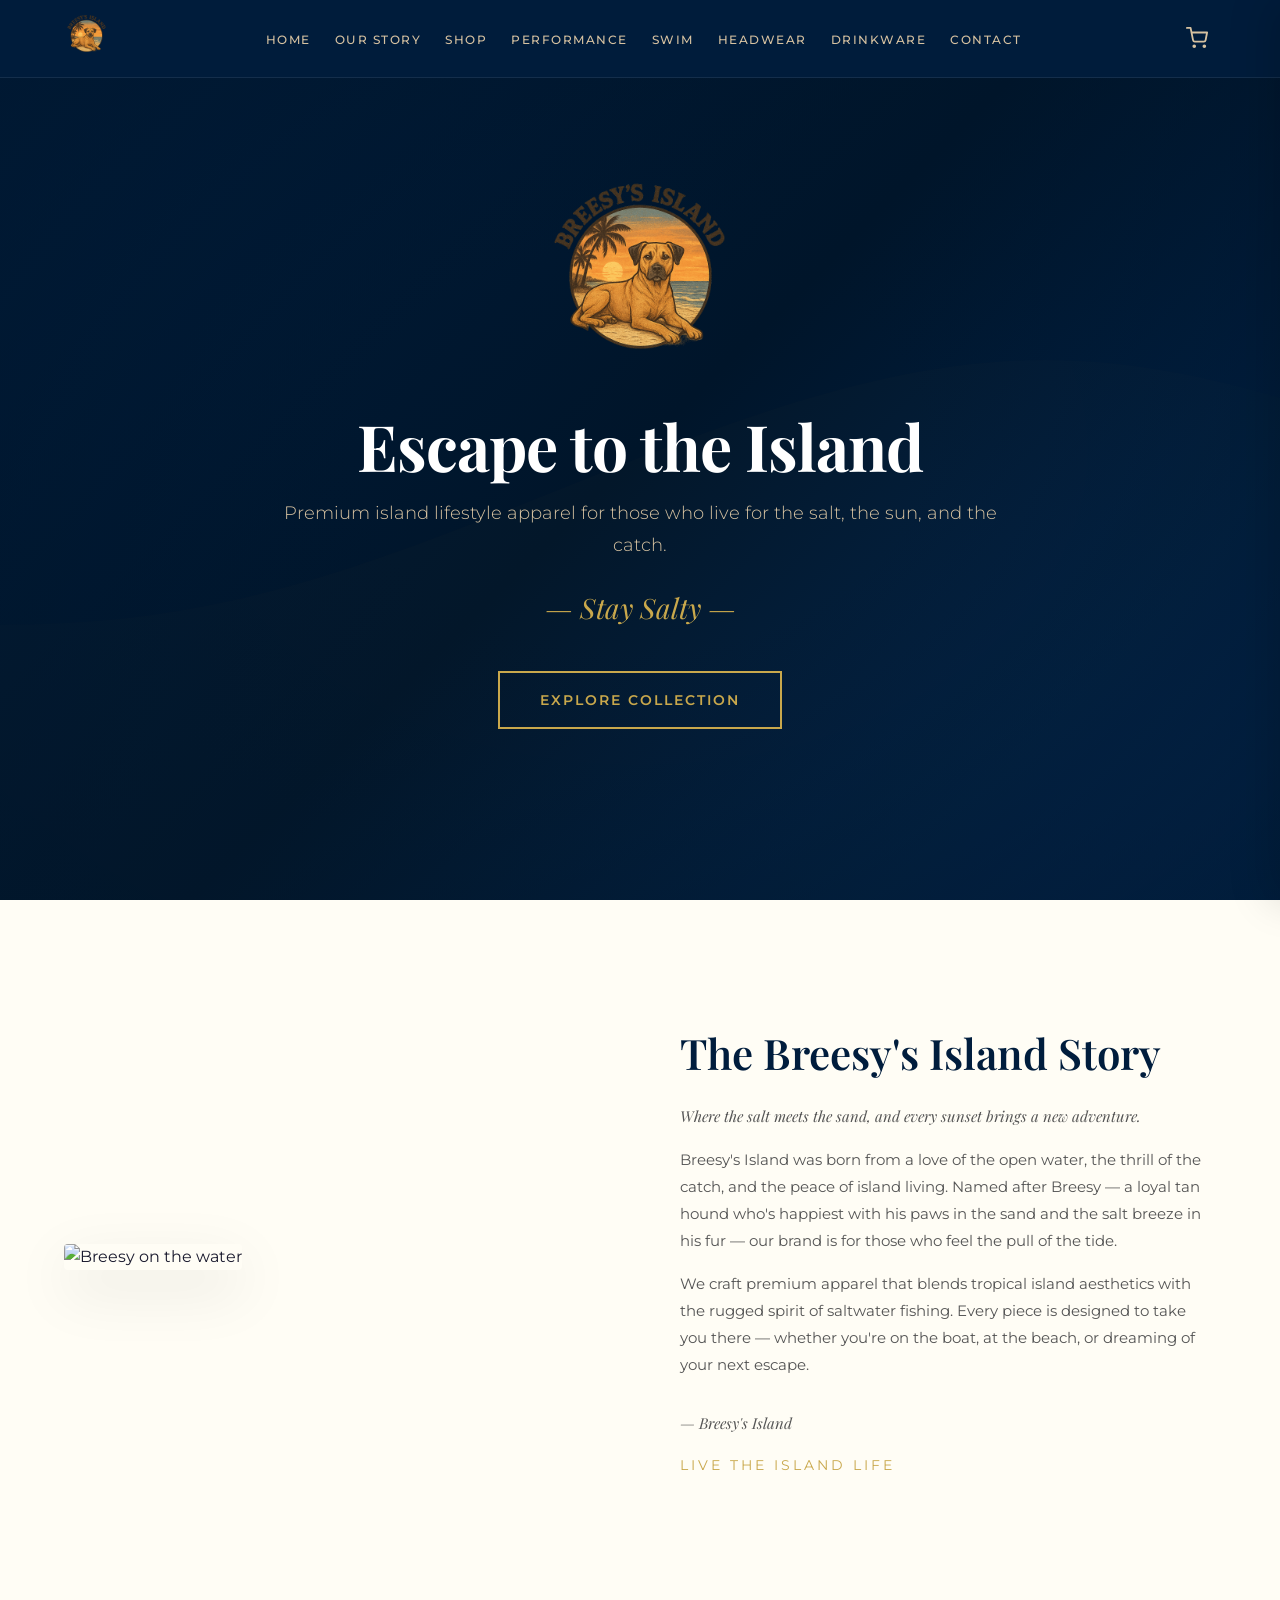
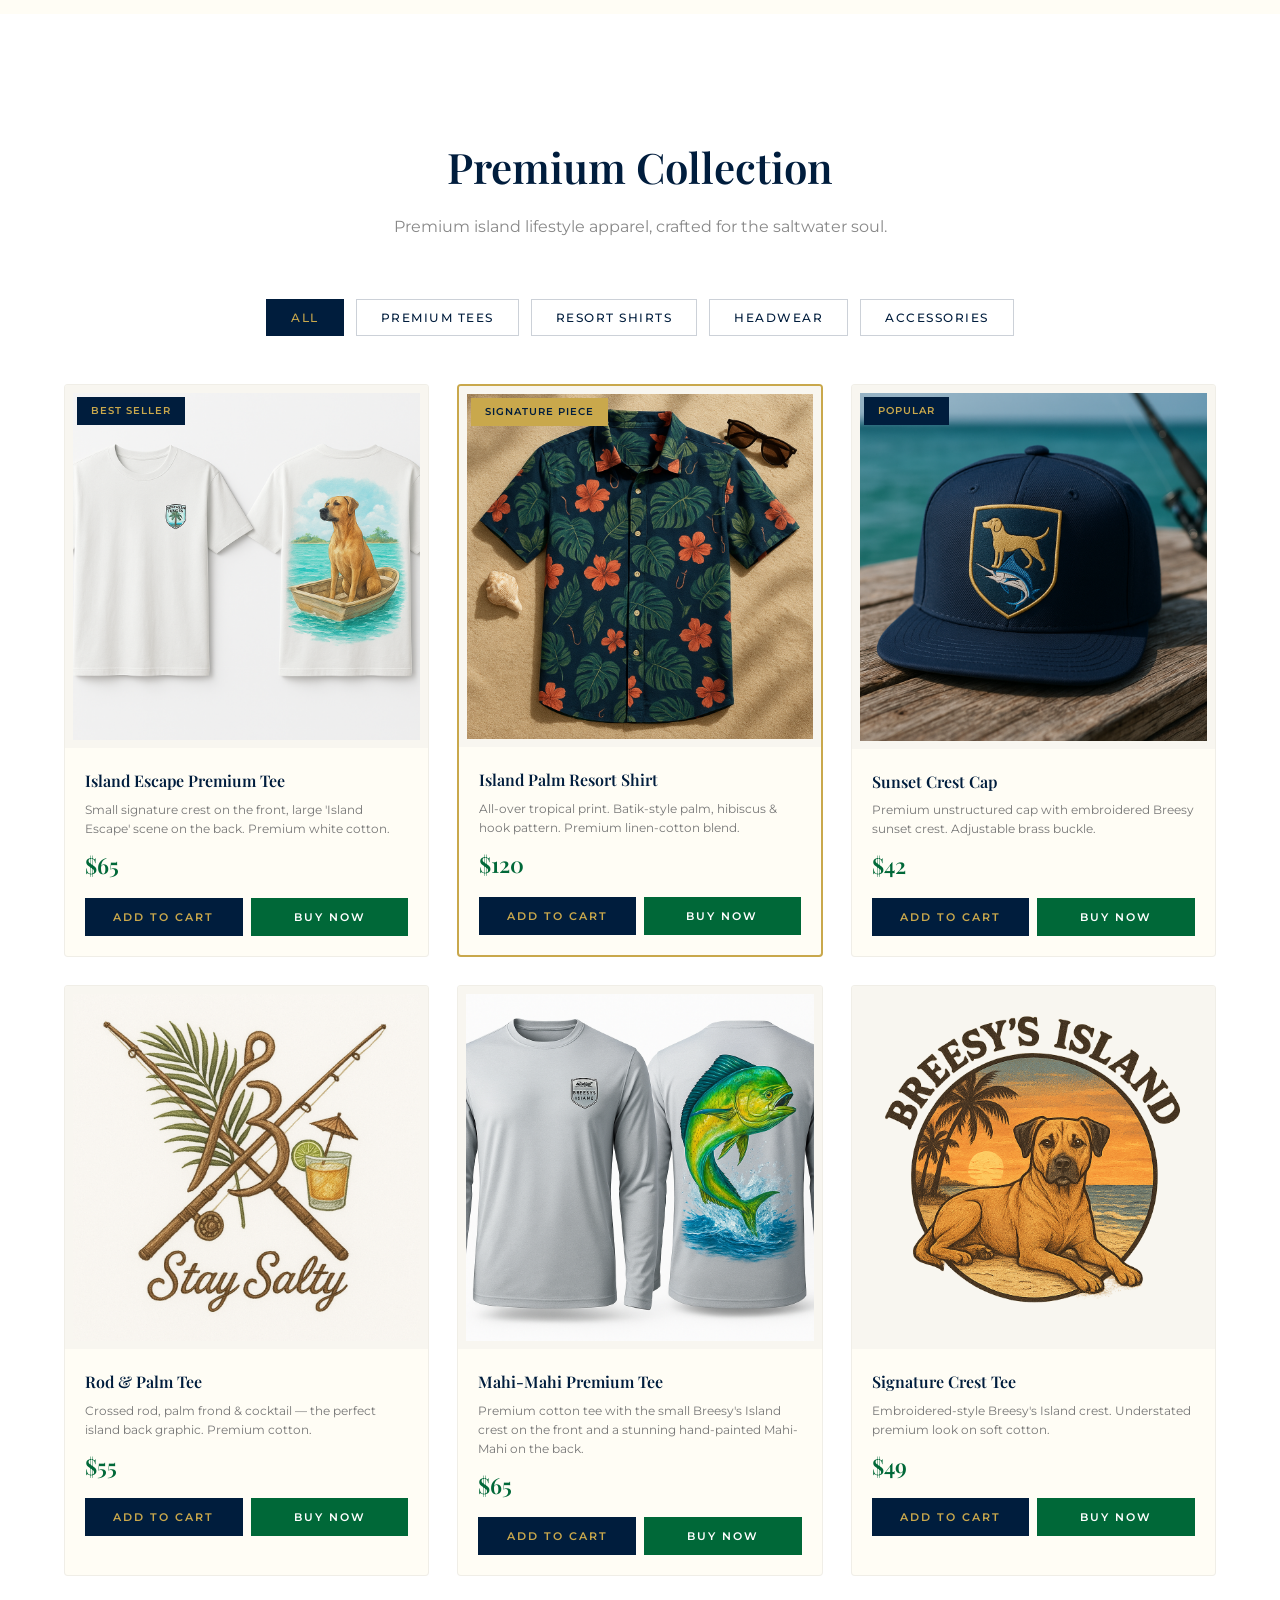
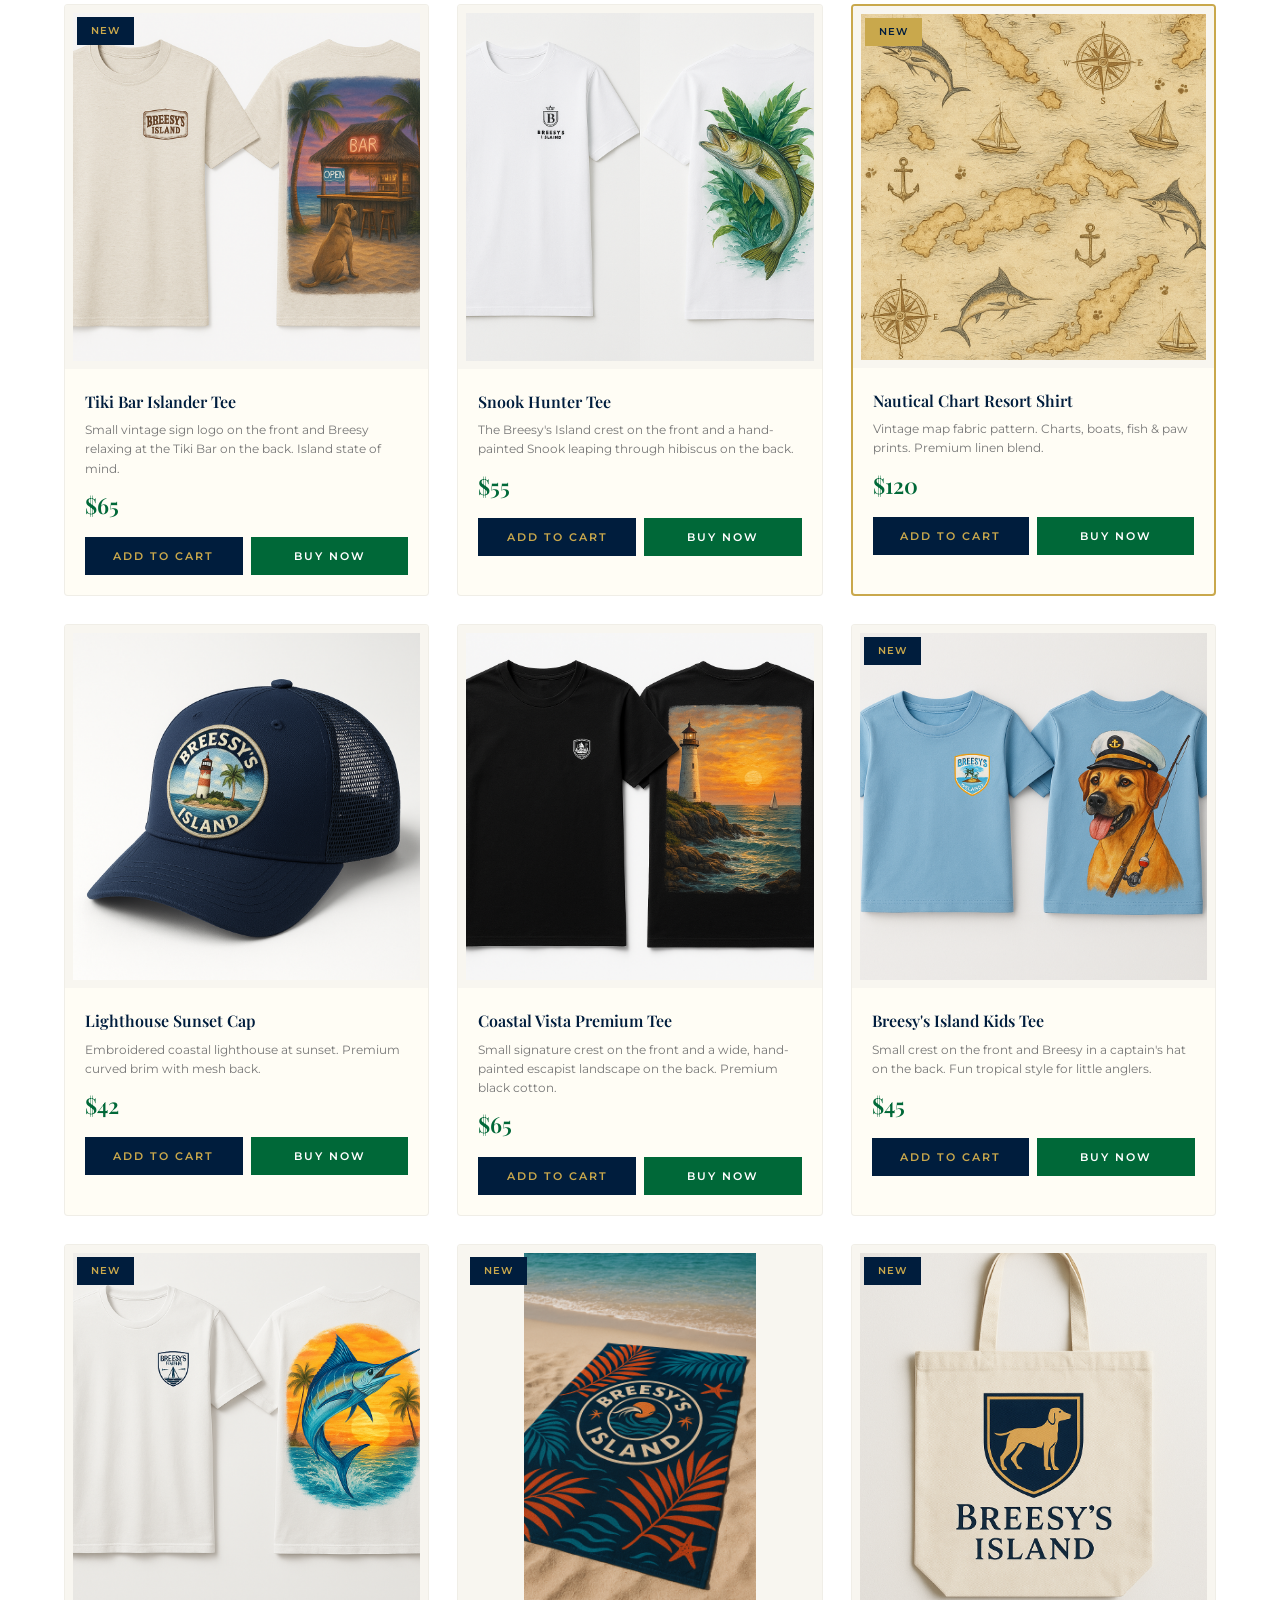
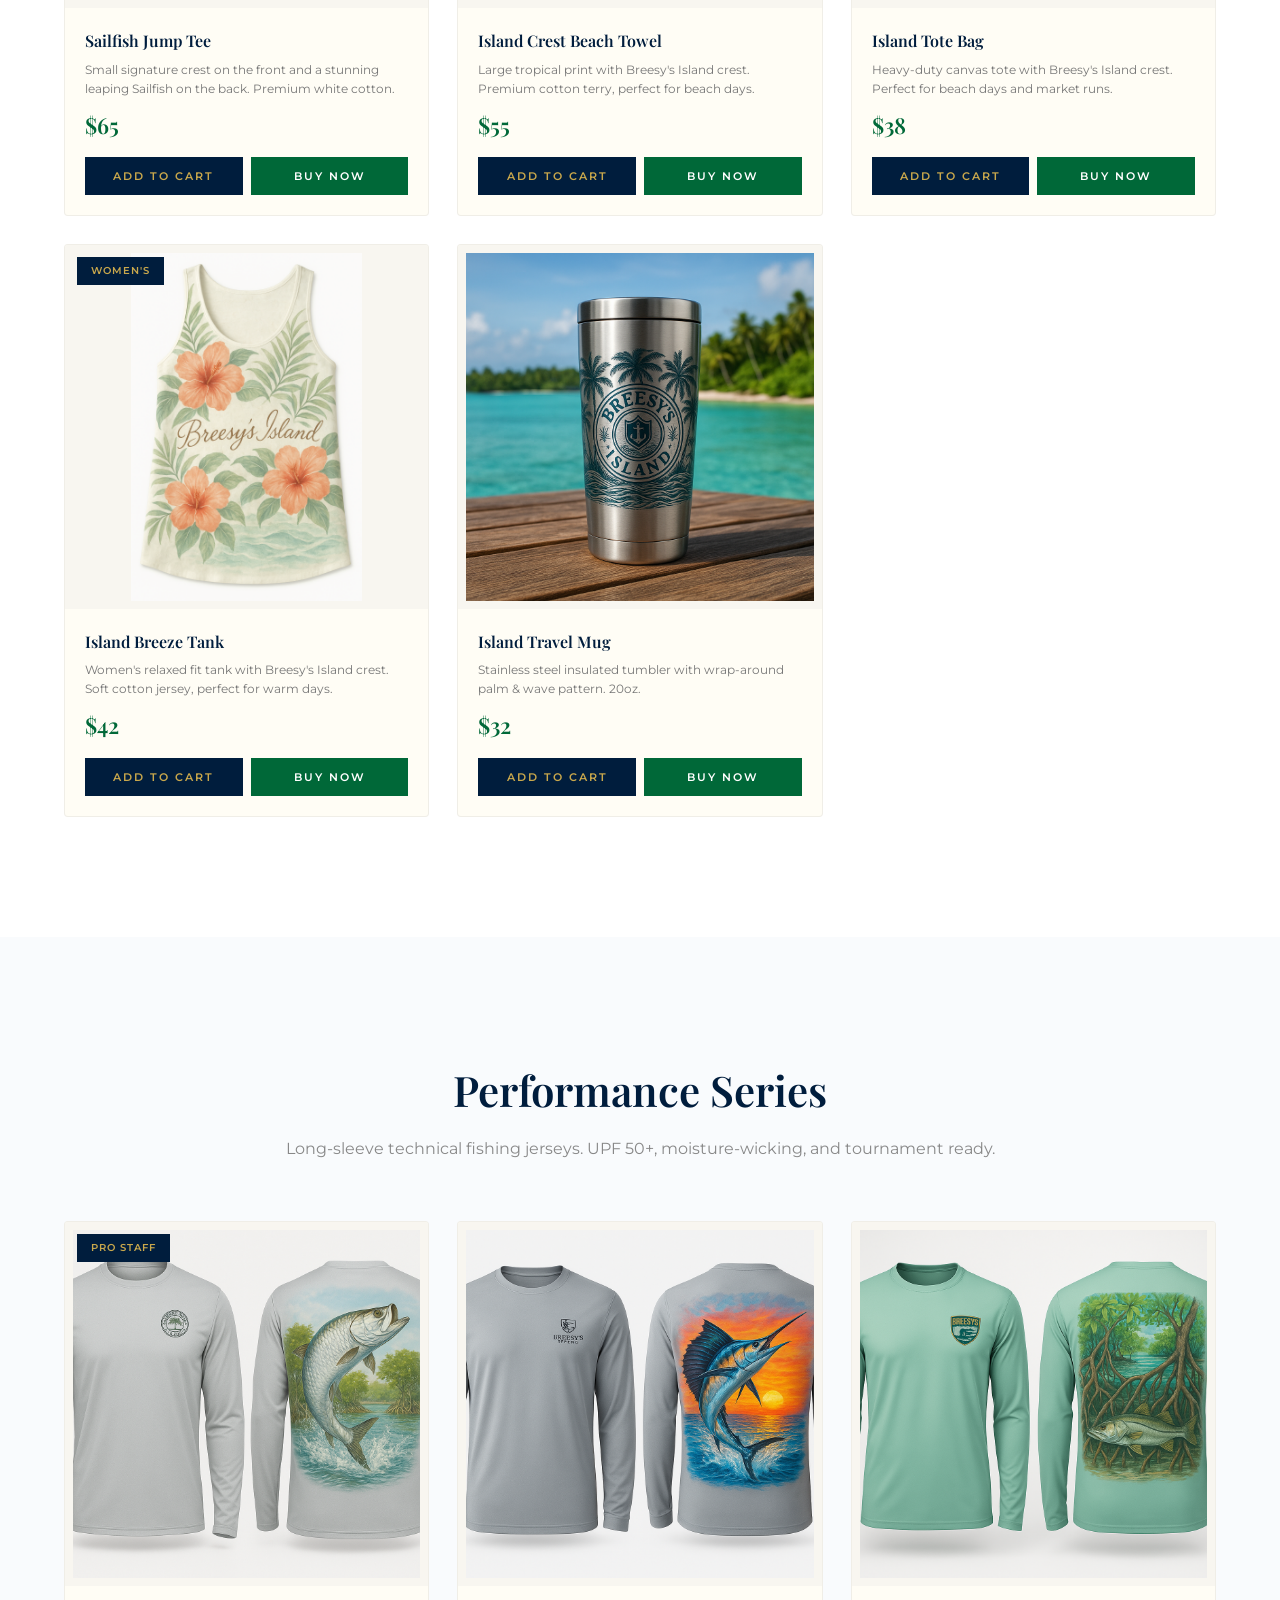
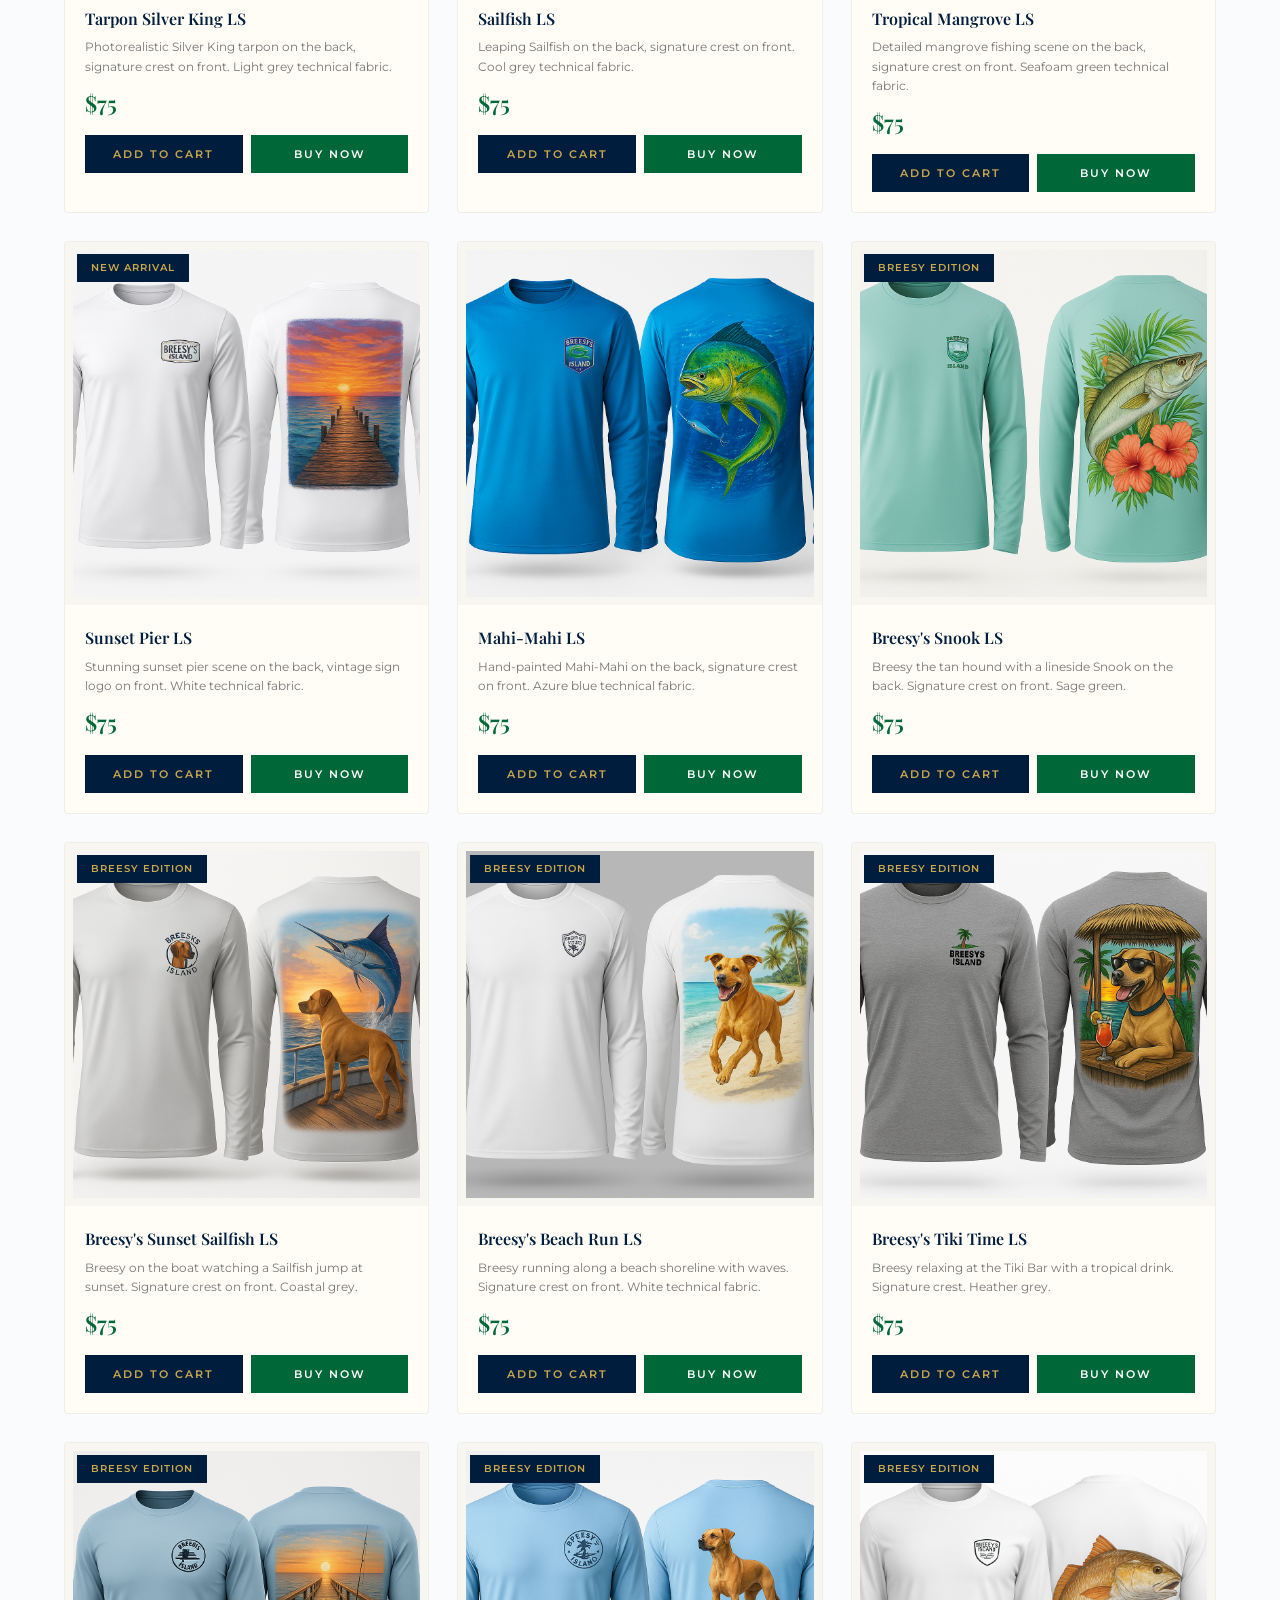
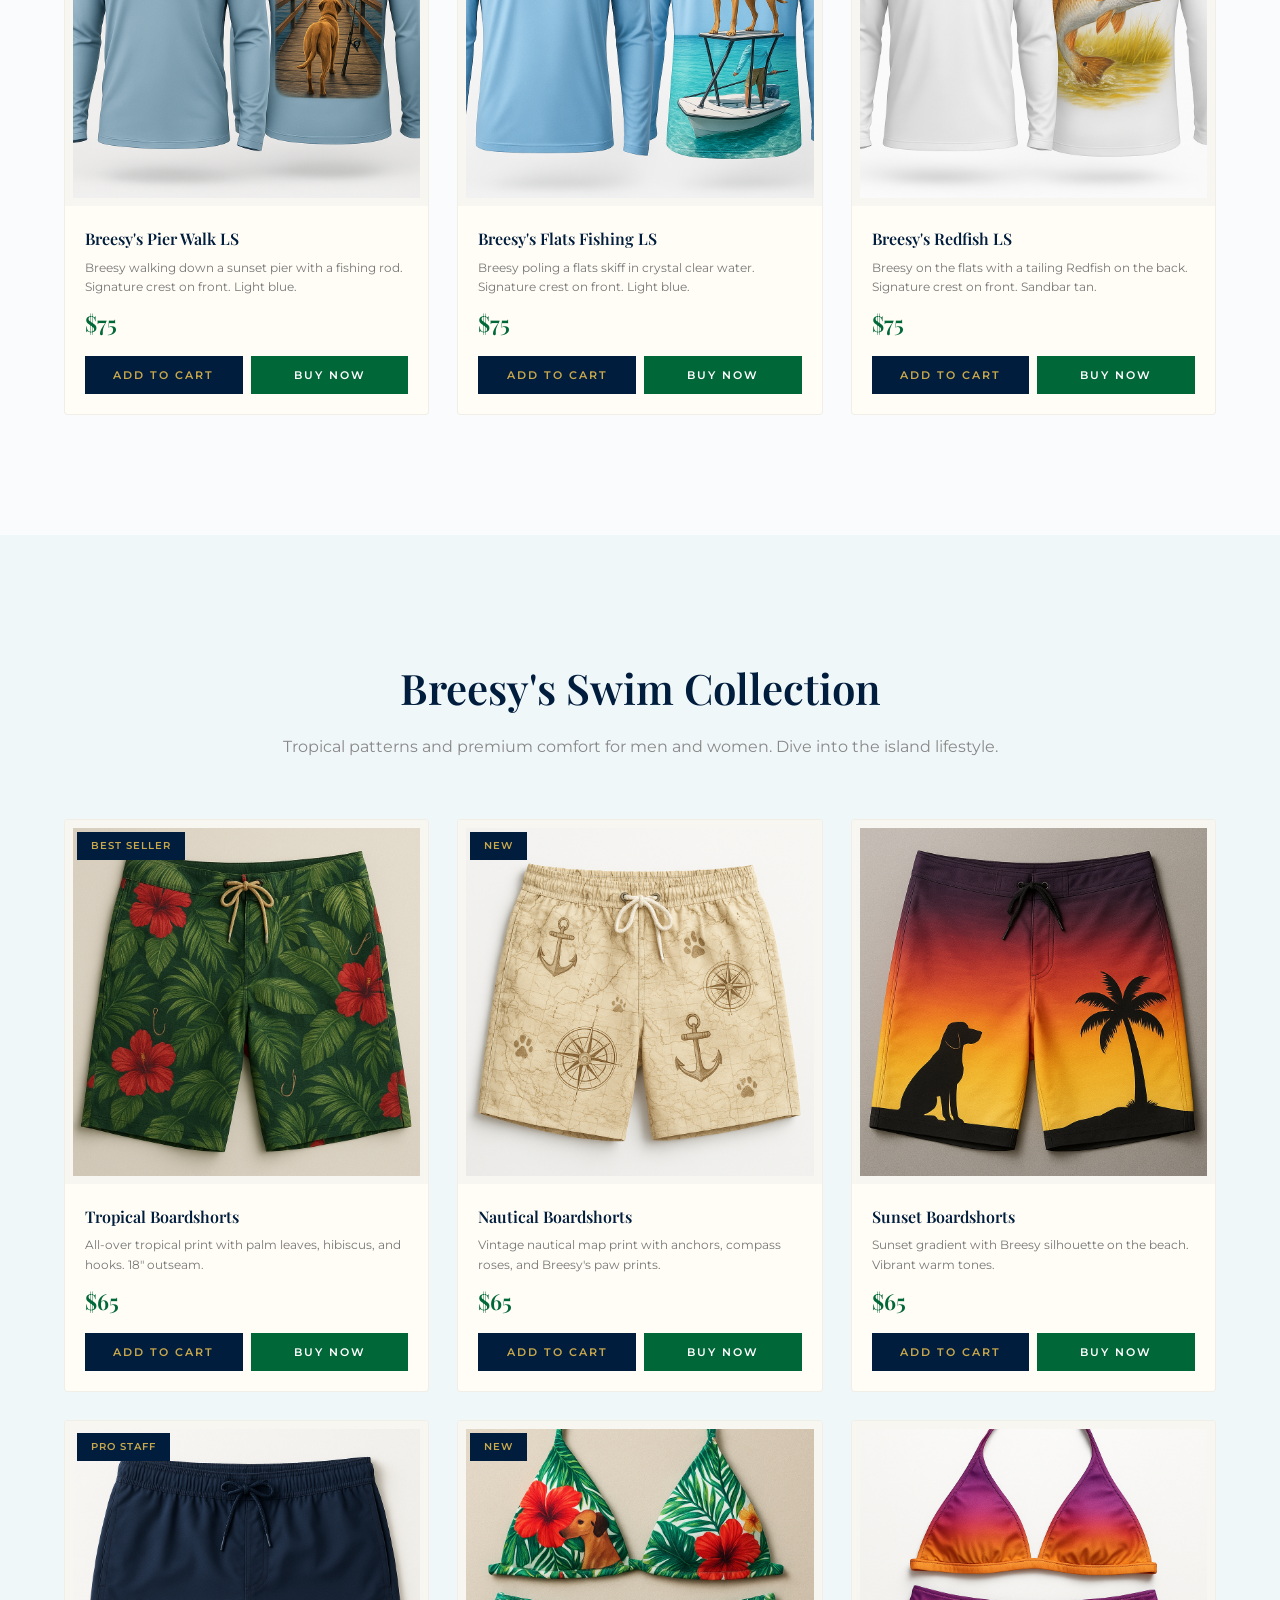
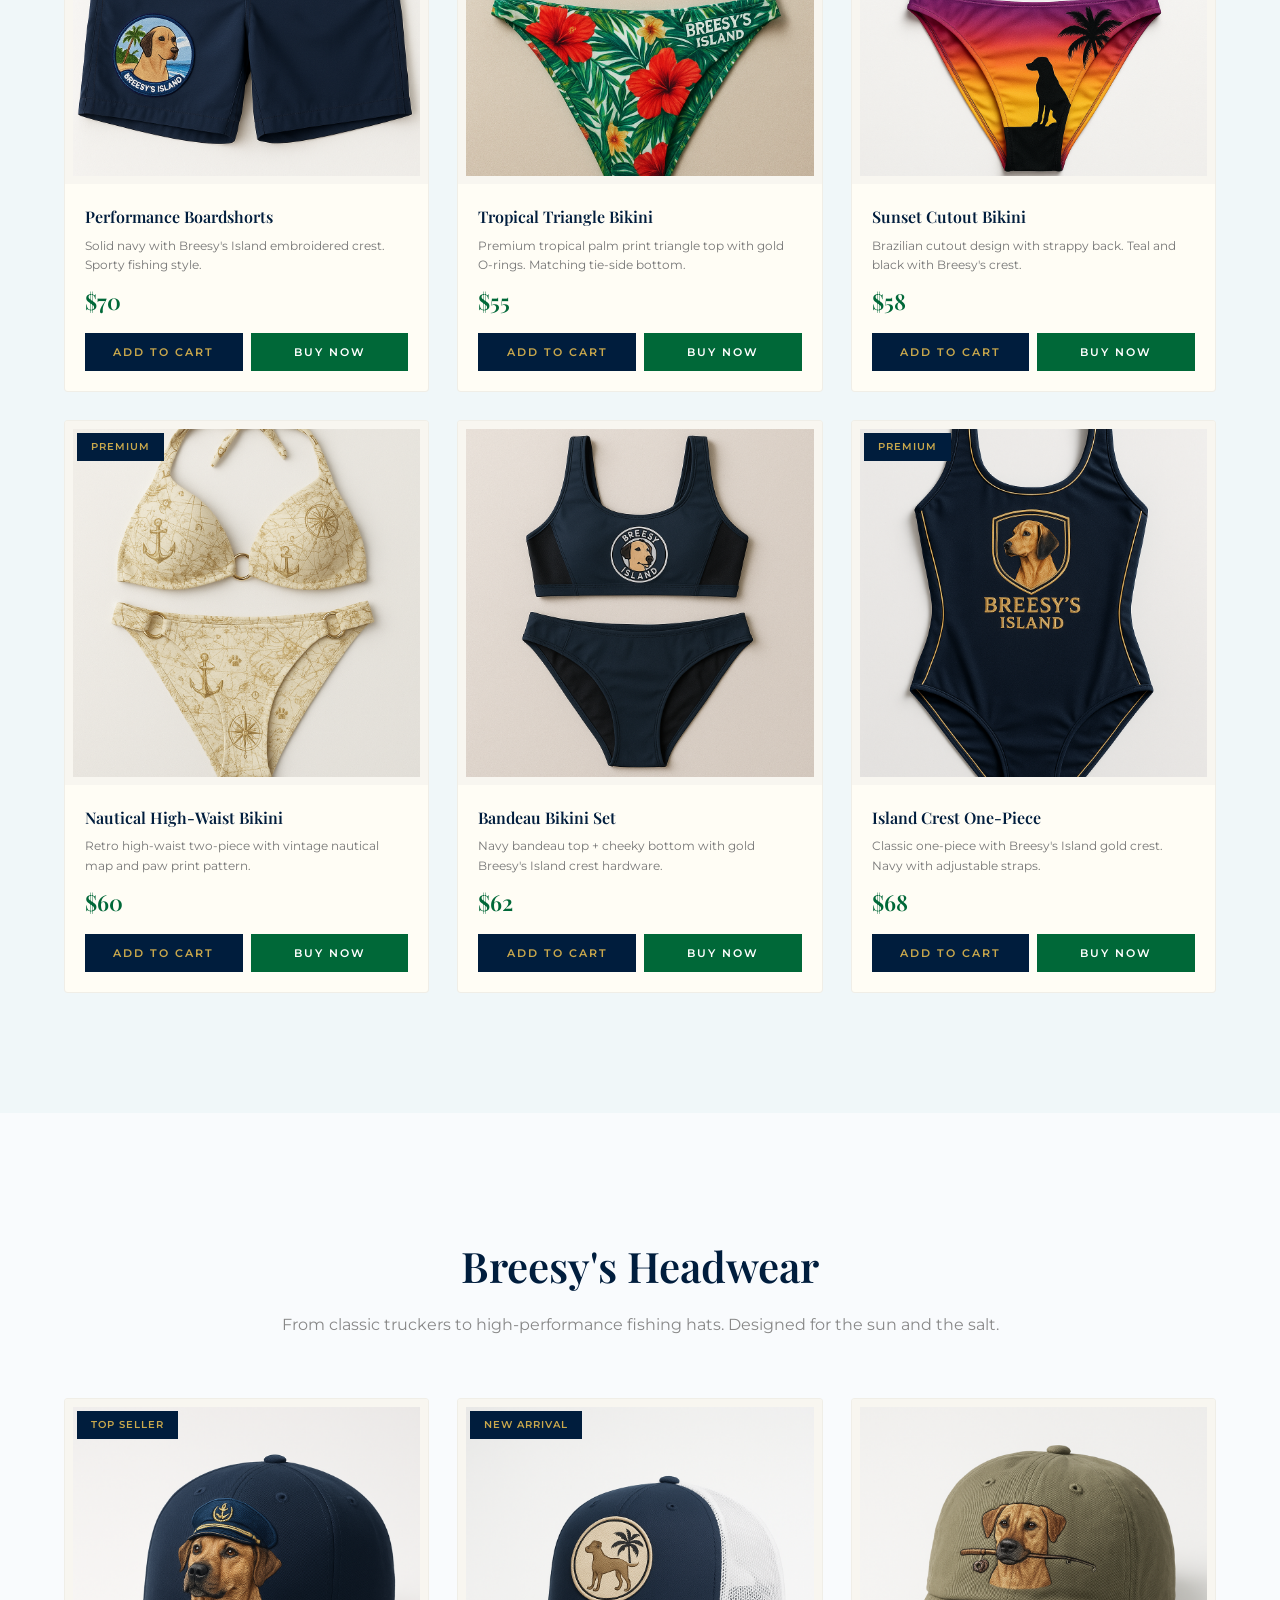
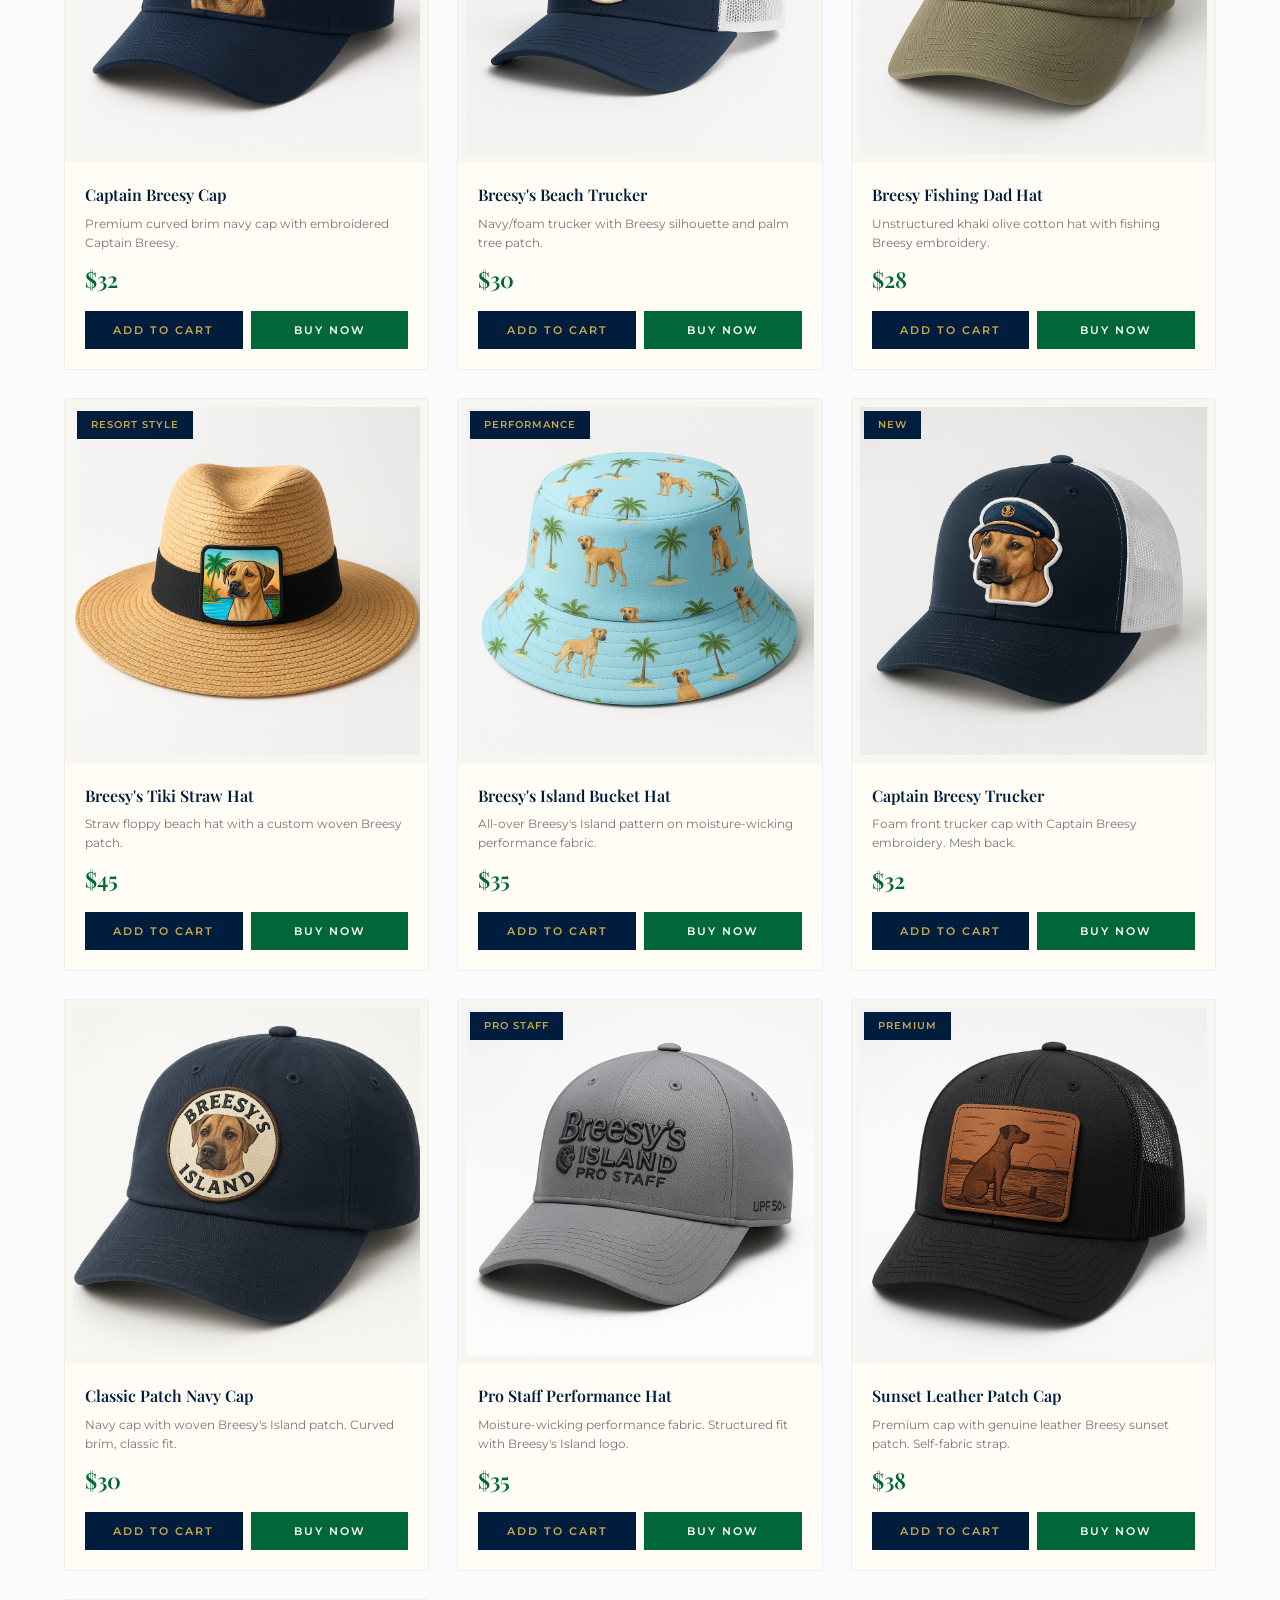
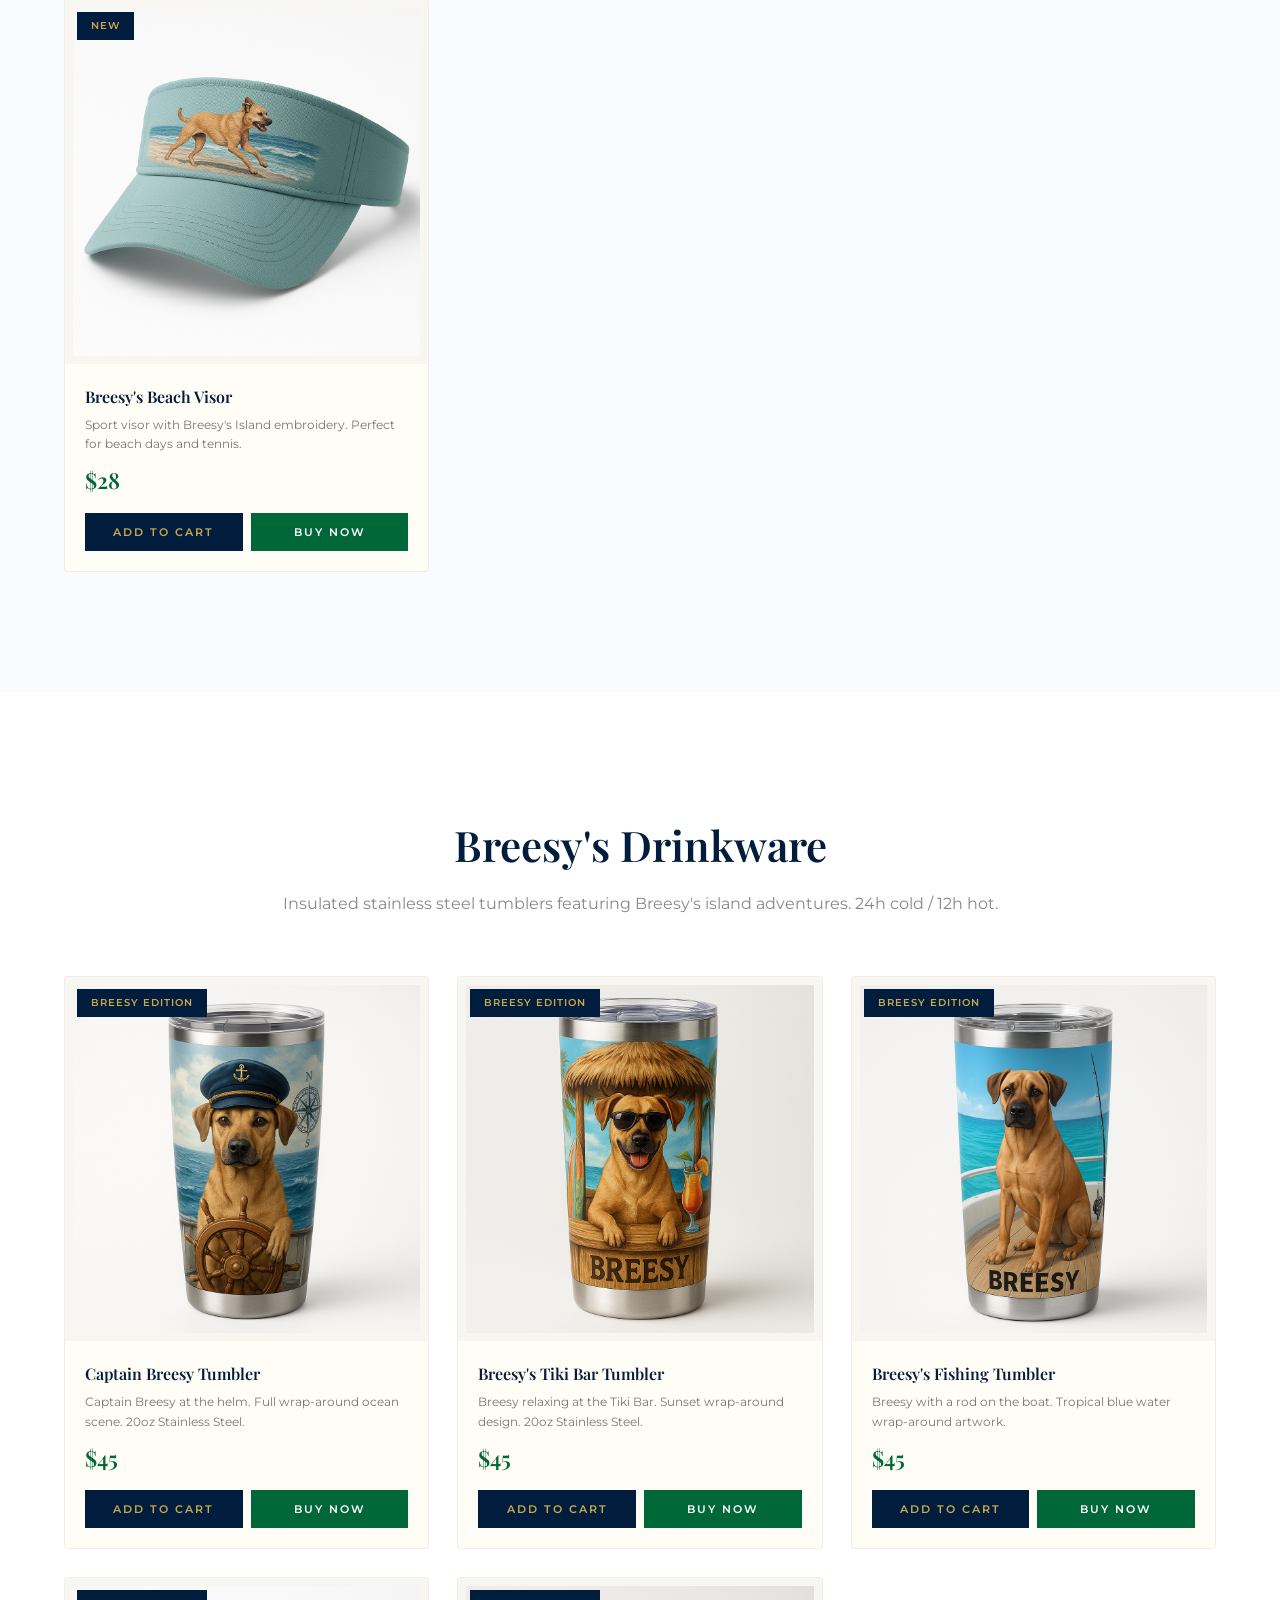
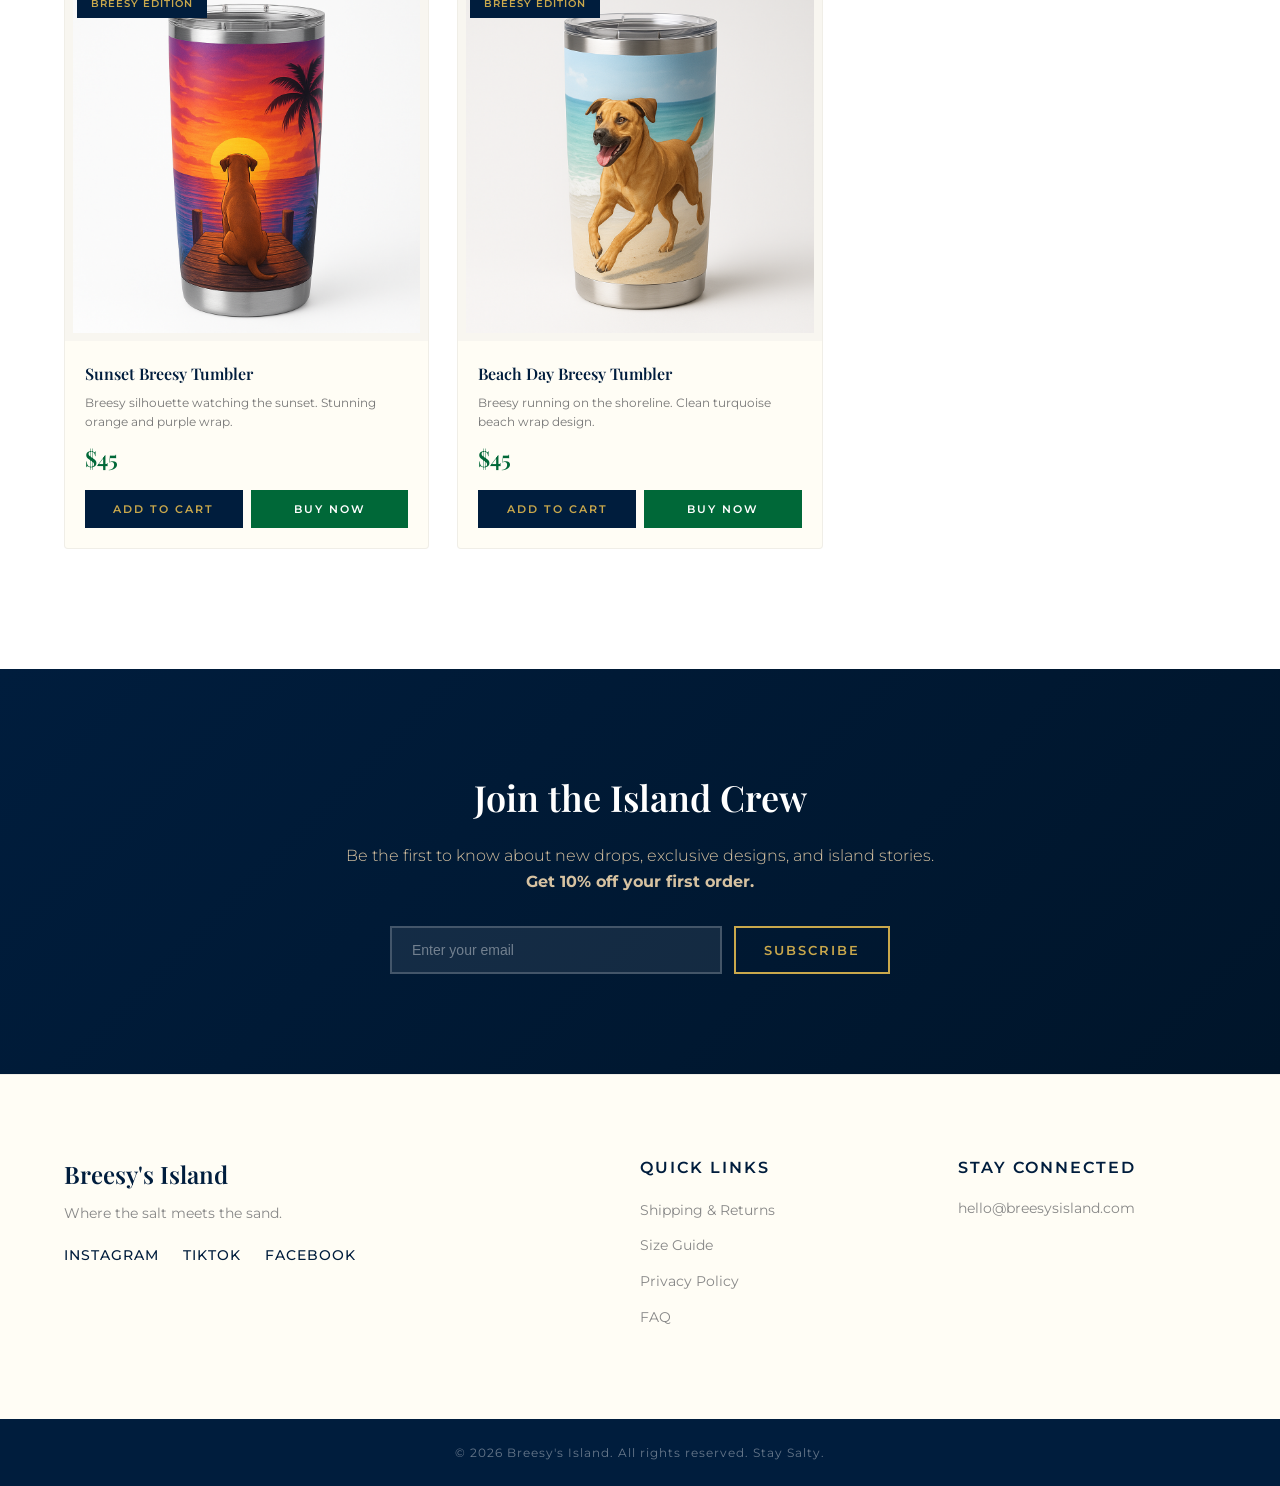
==== commit 8f1a6baa: "Full catalog, cart system, responsive design" ====
--- a/index.html
+++ b/index.html
@@ -13,21 +13,35 @@
     <nav class="navbar">
         <div class="nav-container">
             <div class="nav-logo">
-                <img src="assets/breesys_island_logo_v3.png" alt="Breesy's Island">
+                <a href="#hero">
+                    <img src="assets/breesys_island_logo_v3.png" alt="Breesy's Island">
+                </a>
             </div>
             <ul class="nav-links">
                 <li><a href="#hero">Home</a></li>
                 <li><a href="#about">Our Story</a></li>
                 <li><a href="#shop">Shop</a></li>
                 <li><a href="#performance">Performance</a></li>
-                <li><a href="#drinkware">Drinkware</a></li>
                 <li><a href="#swim">Swim</a></li>
                 <li><a href="#headwear">Headwear</a></li>
+                <li><a href="#drinkware">Drinkware</a></li>
                 <li><a href="#contact">Contact</a></li>
             </ul>
-            <div class="nav-cta">
-                <a href="#shop" class="btn-primary">Shop Now</a>
-            </div>
+            <div class="nav-actions">
+                <button class="cart-btn" onclick="openCart()" aria-label="Open cart">
+                    <svg width="22" height="22" viewBox="0 0 24 24" fill="none" stroke="currentColor" stroke-width="2" stroke-linecap="round" stroke-linejoin="round">
+                        <circle cx="9" cy="21" r="1"></circle>
+                        <circle cx="20" cy="21" r="1"></circle>
+                        <path d="M1 1h4l2.68 13.39a2 2 0 0 0 2 1.61h9.72a2 2 0 0 0 2-1.61L23 6H6"></path>
+                    </svg>
+                    <span class="cart-count" style="display:none;">0</span>
+                </button>
+            </div>
+            <button class="hamburger" aria-label="Menu">
+                <span></span>
+                <span></span>
+                <span></span>
+            </button>
         </div>
     </nav>
 
@@ -64,29 +78,40 @@
         </div>
     </section>
 
-    <!-- Shop Section -->
+    <!-- Shop Section - Premium Tees & Shirts -->
     <section id="shop" class="shop">
         <div class="container">
-            <h2>Featured Collection</h2>
+            <h2>Premium Collection</h2>
             <p class="section-sub">Premium island lifestyle apparel, crafted for the saltwater soul.</p>
+            
+            <div class="category-filters">
+                <button class="filter-btn active" data-filter="all">All</button>
+                <button class="filter-btn" data-filter="tees">Premium Tees</button>
+                <button class="filter-btn" data-filter="resort">Resort Shirts</button>
+                <button class="filter-btn" data-filter="headwear">Headwear</button>
+                <button class="filter-btn" data-filter="accessories">Accessories</button>
+            </div>
             
             <div class="products-grid">
                 <!-- Product 1: Premium Tee -->
-                <div class="product-card">
+                <div class="product-card" data-category="tees">
                     <div class="product-image">
                         <img src="assets/tee_frontback_island_escape.png" alt="Breesy's Island Premium Tee">
                         <div class="product-badge">Best Seller</div>
                     </div>
                     <div class="product-info">
                         <h3>Island Escape Premium Tee</h3>
-                        <p class="product-desc">Featuring our small signature crest on the front and the large detailed 'Island Escape' scene on the back. Premium white cotton.</p>
+                        <p class="product-desc">Small signature crest on the front, large 'Island Escape' scene on the back. Premium white cotton.</p>
                         <div class="product-price">$65</div>
-                        <a href="#" class="btn-primary btn-small">Pre-Order Now</a>
+                        <div class="product-actions">
+                            <button class="btn-primary btn-small btn-add-cart">Add to Cart</button>
+                            <button class="btn-primary btn-small btn-buy-now">Buy Now</button>
+                        </div>
                     </div>
                 </div>
 
                 <!-- Product 2: Resort Shirt -->
-                <div class="product-card product-featured">
+                <div class="product-card product-featured" data-category="resort">
                     <div class="product-image">
                         <img src="assets/resort_shirt_mockup_v3.png" alt="Breesy's Island Resort Shirt">
                         <div class="product-badge product-badge-gold">Signature Piece</div>
@@ -95,38 +120,48 @@
                         <h3>Island Palm Resort Shirt</h3>
                         <p class="product-desc">All-over tropical print. Batik-style palm, hibiscus & hook pattern. Premium linen-cotton blend.</p>
                         <div class="product-price">$120</div>
-                        <a href="#" class="btn-primary btn-small">Pre-Order Now</a>
+                        <div class="product-actions">
+                            <button class="btn-primary btn-small btn-add-cart">Add to Cart</button>
+                            <button class="btn-primary btn-small btn-buy-now">Buy Now</button>
+                        </div>
                     </div>
                 </div>
 
                 <!-- Product 3: Hat -->
-                <div class="product-card">
+                <div class="product-card" data-category="headwear">
                     <div class="product-image">
                         <img src="assets/hat_mockup_v5.png" alt="Breesy's Island Hat">
+                        <div class="product-badge">Popular</div>
                     </div>
                     <div class="product-info">
                         <h3>Sunset Crest Cap</h3>
                         <p class="product-desc">Premium unstructured cap with embroidered Breesy sunset crest. Adjustable brass buckle.</p>
                         <div class="product-price">$42</div>
-                        <a href="#" class="btn-primary btn-small">Pre-Order Now</a>
+                        <div class="product-actions">
+                            <button class="btn-primary btn-small btn-add-cart">Add to Cart</button>
+                            <button class="btn-primary btn-small btn-buy-now">Buy Now</button>
+                        </div>
                     </div>
                 </div>
 
                 <!-- Product 4: Back Design Tee -->
-                <div class="product-card">
+                <div class="product-card" data-category="tees">
                     <div class="product-image">
                         <img src="assets/tshirt_back_design_v3.png" alt="Breesy's Island Back Design">
                     </div>
                     <div class="product-info">
                         <h3>Rod & Palm Tee</h3>
-                        <p class="product-desc">Crossed rod, palm frond & cocktail — the perfect island back graphic.</p>
+                        <p class="product-desc">Crossed rod, palm frond & cocktail — the perfect island back graphic. Premium cotton.</p>
                         <div class="product-price">$55</div>
-                        <a href="#" class="btn-primary btn-small">Pre-Order Now</a>
+                        <div class="product-actions">
+                            <button class="btn-primary btn-small btn-add-cart">Add to Cart</button>
+                            <button class="btn-primary btn-small btn-buy-now">Buy Now</button>
+                        </div>
                     </div>
                 </div>
 
                 <!-- Product 5: Mahi-Mahi -->
-                <div class="product-card">
+                <div class="product-card" data-category="tees">
                     <div class="product-image">
                         <img src="assets/tee_frontback_mahi_mahi.png" alt="Breesy's Island Mahi-Mahi">
                     </div>
@@ -134,25 +169,31 @@
                         <h3>Mahi-Mahi Premium Tee</h3>
                         <p class="product-desc">Premium cotton tee with the small Breesy's Island crest on the front and a stunning hand-painted Mahi-Mahi on the back.</p>
                         <div class="product-price">$65</div>
-                        <a href="#" class="btn-primary btn-small">Pre-Order Now</a>
+                        <div class="product-actions">
+                            <button class="btn-primary btn-small btn-add-cart">Add to Cart</button>
+                            <button class="btn-primary btn-small btn-buy-now">Buy Now</button>
+                        </div>
                     </div>
                 </div>
 
                 <!-- Product 6: Logo Tee -->
-                <div class="product-card">
+                <div class="product-card" data-category="tees">
                     <div class="product-image">
                         <img src="assets/breesys_island_logo_v3.png" alt="Breesy's Island Logo Tee">
                     </div>
                     <div class="product-info">
                         <h3>Signature Crest Tee</h3>
-                        <p class="product-desc">Embroidered-style Breesy's Island crest. Understated premium look.</p>
+                        <p class="product-desc">Embroidered-style Breesy's Island crest. Understated premium look on soft cotton.</p>
                         <div class="product-price">$49</div>
-                        <a href="#" class="btn-primary btn-small">Pre-Order Now</a>
+                        <div class="product-actions">
+                            <button class="btn-primary btn-small btn-add-cart">Add to Cart</button>
+                            <button class="btn-primary btn-small btn-buy-now">Buy Now</button>
+                        </div>
                     </div>
                 </div>
 
                 <!-- Product 7: Tiki Bar Tee -->
-                <div class="product-card">
+                <div class="product-card" data-category="tees">
                     <div class="product-image">
                         <img src="assets/tee_frontback_tiki_bar.png" alt="Breesy's Island Tiki Bar Tee">
                         <div class="product-badge">New</div>
@@ -161,12 +202,15 @@
                         <h3>Tiki Bar Islander Tee</h3>
                         <p class="product-desc">Small vintage sign logo on the front and Breesy relaxing at the Tiki Bar on the back. Island state of mind.</p>
                         <div class="product-price">$65</div>
-                        <a href="#" class="btn-primary btn-small">Pre-Order Now</a>
+                        <div class="product-actions">
+                            <button class="btn-primary btn-small btn-add-cart">Add to Cart</button>
+                            <button class="btn-primary btn-small btn-buy-now">Buy Now</button>
+                        </div>
                     </div>
                 </div>
 
                 <!-- Product 8: Snook Hunter Tee -->
-                <div class="product-card">
+                <div class="product-card" data-category="tees">
                     <div class="product-image">
                         <img src="assets/snook_hunter_tee_updated_mockup.png" alt="Breesy's Island Snook Tee">
                     </div>
@@ -174,79 +218,64 @@
                         <h3>Snook Hunter Tee</h3>
                         <p class="product-desc">The Breesy's Island crest on the front and a hand-painted Snook leaping through hibiscus on the back.</p>
                         <div class="product-price">$55</div>
-                        <a href="#" class="btn-primary btn-small">Pre-Order Now</a>
+                        <div class="product-actions">
+                            <button class="btn-primary btn-small btn-add-cart">Add to Cart</button>
+                            <button class="btn-primary btn-small btn-buy-now">Buy Now</button>
+                        </div>
                     </div>
                 </div>
 
                 <!-- Product 9: Nautical Shirt -->
-                <div class="product-card product-featured">
+                <div class="product-card product-featured" data-category="resort">
                     <div class="product-image">
                         <img src="assets/nautical_map_pattern_v4.png" alt="Breesy's Island Nautical Shirt">
                         <div class="product-badge product-badge-gold">New</div>
                     </div>
                     <div class="product-info">
                         <h3>Nautical Chart Resort Shirt</h3>
-                        <p class="product-desc">Vintage map fabric pattern. Charts, boats, fish & paw prints. Premium linen.</p>
+                        <p class="product-desc">Vintage map fabric pattern. Charts, boats, fish & paw prints. Premium linen blend.</p>
                         <div class="product-price">$120</div>
-                        <a href="#" class="btn-primary btn-small">Pre-Order Now</a>
+                        <div class="product-actions">
+                            <button class="btn-primary btn-small btn-add-cart">Add to Cart</button>
+                            <button class="btn-primary btn-small btn-buy-now">Buy Now</button>
+                        </div>
                     </div>
                 </div>
 
                 <!-- Product 10: Lighthouse Hat -->
-                <div class="product-card">
+                <div class="product-card" data-category="headwear">
                     <div class="product-image">
                         <img src="assets/lighthouse_hat_mockup.png" alt="Breesy's Island Lighthouse Hat">
                     </div>
                     <div class="product-info">
                         <h3>Lighthouse Sunset Cap</h3>
-                        <p class="product-desc">Embroidered coastal lighthouse at sunset. Premium curved brim.</p>
+                        <p class="product-desc">Embroidered coastal lighthouse at sunset. Premium curved brim with mesh back.</p>
                         <div class="product-price">$42</div>
-                        <a href="#" class="btn-primary btn-small">Pre-Order Now</a>
+                        <div class="product-actions">
+                            <button class="btn-primary btn-small btn-add-cart">Add to Cart</button>
+                            <button class="btn-primary btn-small btn-buy-now">Buy Now</button>
+                        </div>
                     </div>
                 </div>
 
                 <!-- Product 11: Coastal Vista -->
-                <div class="product-card">
+                <div class="product-card" data-category="tees">
                     <div class="product-image">
                         <img src="assets/tee_frontback_coastal_vista.png" alt="Breesy's Island Coastal Vista">
                     </div>
                     <div class="product-info">
                         <h3>Coastal Vista Premium Tee</h3>
-                        <p class="product-desc">The small Breesy's Island signature crest on the front and a wide, hand-painted escapist landscape on the back. Premium black cotton.</p>
+                        <p class="product-desc">Small signature crest on the front and a wide, hand-painted escapist landscape on the back. Premium black cotton.</p>
                         <div class="product-price">$65</div>
-                        <a href="#" class="btn-primary btn-small">Pre-Order Now</a>
-                    </div>
-                </div>
-
-                <!-- Product 12: Beach Towel -->
-                <div class="product-card">
-                    <div class="product-image">
-                        <img src="assets/beach_towel_mockup_v5.png" alt="Breesy's Island Beach Towel">
-                        <div class="product-badge">New</div>
-                    </div>
-                    <div class="product-info">
-                        <h3>Island Crest Beach Towel</h3>
-                        <p class="product-desc">Large tropical print with Breesy's Island crest. Premium cotton terry.</p>
-                        <div class="product-price">$55</div>
-                        <a href="#" class="btn-primary btn-small">Pre-Order Now</a>
-                    </div>
-                </div>
-
-                <!-- Product 13: Drinkware -->
-                <div class="product-card">
-                    <div class="product-image">
-                        <img src="assets/mug_mockup_v5.png" alt="Breesy's Island Mug">
-                    </div>
-                    <div class="product-info">
-                        <h3>Island Travel Mug</h3>
-                        <p class="product-desc">Stainless steel insulated tumbler with wrap-around palm & wave pattern.</p>
-                        <div class="product-price">$32</div>
-                        <a href="#" class="btn-primary btn-small">Pre-Order Now</a>
-                    </div>
-                </div>
-
-                <!-- Product 14: Kids Tee -->
-                <div class="product-card">
+                        <div class="product-actions">
+                            <button class="btn-primary btn-small btn-add-cart">Add to Cart</button>
+                            <button class="btn-primary btn-small btn-buy-now">Buy Now</button>
+                        </div>
+                    </div>
+                </div>
+
+                <!-- Product 12: Kids Tee -->
+                <div class="product-card" data-category="tees">
                     <div class="product-image">
                         <img src="assets/tee_frontback_kids.png" alt="Breesy's Island Kids Tee">
                         <div class="product-badge">New</div>
@@ -255,28 +284,101 @@
                         <h3>Breesy's Island Kids Tee</h3>
                         <p class="product-desc">Small crest on the front and Breesy in a captain's hat on the back. Fun tropical style for little anglers.</p>
                         <div class="product-price">$45</div>
-                        <a href="#" class="btn-primary btn-small">Pre-Order Now</a>
-                    </div>
-                </div>
-
-                <!-- Product 15: Sailfish Jump Tee -->
-                <div class="product-card">
+                        <div class="product-actions">
+                            <button class="btn-primary btn-small btn-add-cart">Add to Cart</button>
+                            <button class="btn-primary btn-small btn-buy-now">Buy Now</button>
+                        </div>
+                    </div>
+                </div>
+
+                <!-- Product 13: Sailfish Jump Tee -->
+                <div class="product-card" data-category="tees">
                     <div class="product-image">
                         <img src="assets/tee_frontback_sailfish_jump.png" alt="Breesy's Island Sailfish Tee">
                         <div class="product-badge">New</div>
                     </div>
                     <div class="product-info">
                         <h3>Sailfish Jump Tee</h3>
-                        <p class="product-desc">Featuring our small signature crest on the front and a stunning leaping Sailfish on the back. Premium white cotton.</p>
+                        <p class="product-desc">Small signature crest on the front and a stunning leaping Sailfish on the back. Premium white cotton.</p>
                         <div class="product-price">$65</div>
-                        <a href="#" class="btn-primary btn-small">Pre-Order Now</a>
+                        <div class="product-actions">
+                            <button class="btn-primary btn-small btn-add-cart">Add to Cart</button>
+                            <button class="btn-primary btn-small btn-buy-now">Buy Now</button>
+                        </div>
+                    </div>
+                </div>
+
+                <!-- Product 14: Beach Towel -->
+                <div class="product-card" data-category="accessories">
+                    <div class="product-image">
+                        <img src="assets/beach_towel_mockup_v5.png" alt="Breesy's Island Beach Towel">
+                        <div class="product-badge">New</div>
+                    </div>
+                    <div class="product-info">
+                        <h3>Island Crest Beach Towel</h3>
+                        <p class="product-desc">Large tropical print with Breesy's Island crest. Premium cotton terry, perfect for beach days.</p>
+                        <div class="product-price">$55</div>
+                        <div class="product-actions">
+                            <button class="btn-primary btn-small btn-add-cart">Add to Cart</button>
+                            <button class="btn-primary btn-small btn-buy-now">Buy Now</button>
+                        </div>
+                    </div>
+                </div>
+
+                <!-- Product 15: Tote Bag -->
+                <div class="product-card" data-category="accessories">
+                    <div class="product-image">
+                        <img src="assets/breesys_island_tote_bag_v5.png" alt="Breesy's Island Tote Bag">
+                        <div class="product-badge">New</div>
+                    </div>
+                    <div class="product-info">
+                        <h3>Island Tote Bag</h3>
+                        <p class="product-desc">Heavy-duty canvas tote with Breesy's Island crest. Perfect for beach days and market runs.</p>
+                        <div class="product-price">$38</div>
+                        <div class="product-actions">
+                            <button class="btn-primary btn-small btn-add-cart">Add to Cart</button>
+                            <button class="btn-primary btn-small btn-buy-now">Buy Now</button>
+                        </div>
+                    </div>
+                </div>
+
+                <!-- Product 16: Women's Tank -->
+                <div class="product-card" data-category="tees">
+                    <div class="product-image">
+                        <img src="assets/breesys_island_womens_tank_v5.png" alt="Breesy's Island Women's Tank">
+                        <div class="product-badge">Women's</div>
+                    </div>
+                    <div class="product-info">
+                        <h3>Island Breeze Tank</h3>
+                        <p class="product-desc">Women's relaxed fit tank with Breesy's Island crest. Soft cotton jersey, perfect for warm days.</p>
+                        <div class="product-price">$42</div>
+                        <div class="product-actions">
+                            <button class="btn-primary btn-small btn-add-cart">Add to Cart</button>
+                            <button class="btn-primary btn-small btn-buy-now">Buy Now</button>
+                        </div>
+                    </div>
+                </div>
+
+                <!-- Product 17: Travel Mug -->
+                <div class="product-card" data-category="accessories">
+                    <div class="product-image">
+                        <img src="assets/mug_mockup_v5.png" alt="Breesy's Island Mug">
+                    </div>
+                    <div class="product-info">
+                        <h3>Island Travel Mug</h3>
+                        <p class="product-desc">Stainless steel insulated tumbler with wrap-around palm & wave pattern. 20oz.</p>
+                        <div class="product-price">$32</div>
+                        <div class="product-actions">
+                            <button class="btn-primary btn-small btn-add-cart">Add to Cart</button>
+                            <button class="btn-primary btn-small btn-buy-now">Buy Now</button>
+                        </div>
                     </div>
                 </div>
             </div>
         </div>
     </section>
 
-    <!-- Performance Section -->
+    <!-- Performance Series -->
     <section id="performance" class="shop" style="background-color: #f9fbfd;">
         <div class="container">
             <h2>Performance Series</h2>
@@ -284,7 +386,7 @@
             
             <div class="products-grid">
                 <!-- Perf 1: Tarpon -->
-                <div class="product-card">
+                <div class="product-card" data-category="performance">
                     <div class="product-image">
                         <img src="assets/ls_perf_tarpon.png" alt="Tarpon Silver King LS">
                         <div class="product-badge">Pro Staff</div>
@@ -293,12 +395,15 @@
                         <h3>Tarpon Silver King LS</h3>
                         <p class="product-desc">Photorealistic Silver King tarpon on the back, signature crest on front. Light grey technical fabric.</p>
                         <div class="product-price">$75</div>
-                        <a href="#" class="btn-primary btn-small">Pre-Order Now</a>
+                        <div class="product-actions">
+                            <button class="btn-primary btn-small btn-add-cart">Add to Cart</button>
+                            <button class="btn-primary btn-small btn-buy-now">Buy Now</button>
+                        </div>
                     </div>
                 </div>
 
                 <!-- Perf 2: Sailfish -->
-                <div class="product-card">
+                <div class="product-card" data-category="performance">
                     <div class="product-image">
                         <img src="assets/ls_perf_sailfish.png" alt="Sailfish LS">
                     </div>
@@ -306,12 +411,15 @@
                         <h3>Sailfish LS</h3>
                         <p class="product-desc">Leaping Sailfish on the back, signature crest on front. Cool grey technical fabric.</p>
                         <div class="product-price">$75</div>
-                        <a href="#" class="btn-primary btn-small">Pre-Order Now</a>
+                        <div class="product-actions">
+                            <button class="btn-primary btn-small btn-add-cart">Add to Cart</button>
+                            <button class="btn-primary btn-small btn-buy-now">Buy Now</button>
+                        </div>
                     </div>
                 </div>
 
                 <!-- Perf 3: Tropical Mangrove -->
-                <div class="product-card">
+                <div class="product-card" data-category="performance">
                     <div class="product-image">
                         <img src="assets/ls_perf_mangrove.png" alt="Tropical Mangrove LS">
                     </div>
@@ -319,12 +427,15 @@
                         <h3>Tropical Mangrove LS</h3>
                         <p class="product-desc">Detailed mangrove fishing scene on the back, signature crest on front. Seafoam green technical fabric.</p>
                         <div class="product-price">$75</div>
-                        <a href="#" class="btn-primary btn-small">Pre-Order Now</a>
+                        <div class="product-actions">
+                            <button class="btn-primary btn-small btn-add-cart">Add to Cart</button>
+                            <button class="btn-primary btn-small btn-buy-now">Buy Now</button>
+                        </div>
                     </div>
                 </div>
 
                 <!-- Perf 4: Sunset Pier -->
-                <div class="product-card">
+                <div class="product-card" data-category="performance">
                     <div class="product-image">
                         <img src="assets/ls_perf_sunset_pier.png" alt="Sunset Pier LS">
                         <div class="product-badge">New Arrival</div>
@@ -333,12 +444,15 @@
                         <h3>Sunset Pier LS</h3>
                         <p class="product-desc">Stunning sunset pier scene on the back, vintage sign logo on front. White technical fabric.</p>
                         <div class="product-price">$75</div>
-                        <a href="#" class="btn-primary btn-small">Pre-Order Now</a>
+                        <div class="product-actions">
+                            <button class="btn-primary btn-small btn-add-cart">Add to Cart</button>
+                            <button class="btn-primary btn-small btn-buy-now">Buy Now</button>
+                        </div>
                     </div>
                 </div>
 
                 <!-- Perf 5: Mahi -->
-                <div class="product-card">
+                <div class="product-card" data-category="performance">
                     <div class="product-image">
                         <img src="assets/ls_perf_mahi.png" alt="Mahi-Mahi LS">
                     </div>
@@ -346,40 +460,49 @@
                         <h3>Mahi-Mahi LS</h3>
                         <p class="product-desc">Hand-painted Mahi-Mahi on the back, signature crest on front. Azure blue technical fabric.</p>
                         <div class="product-price">$75</div>
-                        <a href="#" class="btn-primary btn-small">Pre-Order Now</a>
+                        <div class="product-actions">
+                            <button class="btn-primary btn-small btn-add-cart">Add to Cart</button>
+                            <button class="btn-primary btn-small btn-buy-now">Buy Now</button>
+                        </div>
                     </div>
                 </div>
 
                 <!-- Perf 6: Breesy Snook -->
-                <div class="product-card">
+                <div class="product-card" data-category="performance">
                     <div class="product-image">
                         <img src="assets/ls_perf_snook.png" alt="Breesy Snook LS">
                         <div class="product-badge">Breesy Edition</div>
                     </div>
                     <div class="product-info">
                         <h3>Breesy's Snook LS</h3>
-                        <p class="product-desc">Breesy the tan hound with a lineside Snook on the back. Signature crest on front. Sage green technical fabric.</p>
+                        <p class="product-desc">Breesy the tan hound with a lineside Snook on the back. Signature crest on front. Sage green.</p>
                         <div class="product-price">$75</div>
-                        <a href="#" class="btn-primary btn-small">Pre-Order Now</a>
+                        <div class="product-actions">
+                            <button class="btn-primary btn-small btn-add-cart">Add to Cart</button>
+                            <button class="btn-primary btn-small btn-buy-now">Buy Now</button>
+                        </div>
                     </div>
                 </div>
 
                 <!-- Perf 7: Breesy Sunset Sailfish -->
-                <div class="product-card">
+                <div class="product-card" data-category="performance">
                     <div class="product-image">
                         <img src="assets/ls_perf_breesy_sailfish.png" alt="Breesy Sunset Sailfish LS">
                         <div class="product-badge">Breesy Edition</div>
                     </div>
                     <div class="product-info">
                         <h3>Breesy's Sunset Sailfish LS</h3>
-                        <p class="product-desc">Breesy on the boat watching a Sailfish jump at sunset. Signature crest on front. Coastal grey technical fabric.</p>
+                        <p class="product-desc">Breesy on the boat watching a Sailfish jump at sunset. Signature crest on front. Coastal grey.</p>
                         <div class="product-price">$75</div>
-                        <a href="#" class="btn-primary btn-small">Pre-Order Now</a>
+                        <div class="product-actions">
+                            <button class="btn-primary btn-small btn-add-cart">Add to Cart</button>
+                            <button class="btn-primary btn-small btn-buy-now">Buy Now</button>
+                        </div>
                     </div>
                 </div>
 
                 <!-- Perf 8: Breesy Beach Run -->
-                <div class="product-card">
+                <div class="product-card" data-category="performance">
                     <div class="product-image">
                         <img src="assets/ls_perf_breesy_beach.png" alt="Breesy Beach Run LS">
                         <div class="product-badge">Breesy Edition</div>
@@ -388,63 +511,416 @@
                         <h3>Breesy's Beach Run LS</h3>
                         <p class="product-desc">Breesy running along a beach shoreline with waves. Signature crest on front. White technical fabric.</p>
                         <div class="product-price">$75</div>
-                        <a href="#" class="btn-primary btn-small">Pre-Order Now</a>
+                        <div class="product-actions">
+                            <button class="btn-primary btn-small btn-add-cart">Add to Cart</button>
+                            <button class="btn-primary btn-small btn-buy-now">Buy Now</button>
+                        </div>
                     </div>
                 </div>
 
                 <!-- Perf 9: Breesy Tiki Time -->
-                <div class="product-card">
+                <div class="product-card" data-category="performance">
                     <div class="product-image">
                         <img src="assets/ls_perf_breesy_tiki.png" alt="Breesy Tiki Time LS">
                         <div class="product-badge">Breesy Edition</div>
                     </div>
                     <div class="product-info">
                         <h3>Breesy's Tiki Time LS</h3>
-                        <p class="product-desc">Breesy relaxing at the Tiki Bar with a tropical drink. Signature crest on front. Heather grey technical fabric.</p>
+                        <p class="product-desc">Breesy relaxing at the Tiki Bar with a tropical drink. Signature crest. Heather grey.</p>
                         <div class="product-price">$75</div>
-                        <a href="#" class="btn-primary btn-small">Pre-Order Now</a>
+                        <div class="product-actions">
+                            <button class="btn-primary btn-small btn-add-cart">Add to Cart</button>
+                            <button class="btn-primary btn-small btn-buy-now">Buy Now</button>
+                        </div>
                     </div>
                 </div>
 
                 <!-- Perf 10: Breesy Pier Walk -->
-                <div class="product-card">
+                <div class="product-card" data-category="performance">
                     <div class="product-image">
                         <img src="assets/ls_perf_breesy_pier.png" alt="Breesy Pier Walk LS">
                         <div class="product-badge">Breesy Edition</div>
                     </div>
                     <div class="product-info">
                         <h3>Breesy's Pier Walk LS</h3>
-                        <p class="product-desc">Breesy walking down a sunset pier with a fishing rod. Signature crest on front. Light blue technical fabric.</p>
+                        <p class="product-desc">Breesy walking down a sunset pier with a fishing rod. Signature crest on front. Light blue.</p>
                         <div class="product-price">$75</div>
-                        <a href="#" class="btn-primary btn-small">Pre-Order Now</a>
+                        <div class="product-actions">
+                            <button class="btn-primary btn-small btn-add-cart">Add to Cart</button>
+                            <button class="btn-primary btn-small btn-buy-now">Buy Now</button>
+                        </div>
                     </div>
                 </div>
 
                 <!-- Perf 11: Breesy Flats Fishing -->
-                <div class="product-card">
+                <div class="product-card" data-category="performance">
                     <div class="product-image">
                         <img src="assets/ls_perf_breesy_flats.png" alt="Breesy Flats Fishing LS">
                         <div class="product-badge">Breesy Edition</div>
                     </div>
                     <div class="product-info">
                         <h3>Breesy's Flats Fishing LS</h3>
-                        <p class="product-desc">Breesy poling a flats skiff in crystal clear water. Signature crest on front. Light blue technical fabric.</p>
+                        <p class="product-desc">Breesy poling a flats skiff in crystal clear water. Signature crest on front. Light blue.</p>
                         <div class="product-price">$75</div>
-                        <a href="#" class="btn-primary btn-small">Pre-Order Now</a>
+                        <div class="product-actions">
+                            <button class="btn-primary btn-small btn-add-cart">Add to Cart</button>
+                            <button class="btn-primary btn-small btn-buy-now">Buy Now</button>
+                        </div>
                     </div>
                 </div>
 
                 <!-- Perf 12: Breesy's Redfish LS -->
-                <div class="product-card">
+                <div class="product-card" data-category="performance">
                     <div class="product-image">
                         <img src="assets/ls_perf_redfish.png" alt="Breesy Redfish LS">
                         <div class="product-badge">Breesy Edition</div>
                     </div>
                     <div class="product-info">
                         <h3>Breesy's Redfish LS</h3>
-                        <p class="product-desc">Breesy on the flats with a tailing Redfish on the back. Signature crest on front. Sandbar tan technical fabric.</p>
+                        <p class="product-desc">Breesy on the flats with a tailing Redfish on the back. Signature crest on front. Sandbar tan.</p>
                         <div class="product-price">$75</div>
-                        <a href="#" class="btn-primary btn-small">Pre-Order Now</a>
+                        <div class="product-actions">
+                            <button class="btn-primary btn-small btn-add-cart">Add to Cart</button>
+                            <button class="btn-primary btn-small btn-buy-now">Buy Now</button>
+                        </div>
+                    </div>
+                </div>
+            </div>
+        </div>
+    </section>
+
+    <!-- Swim Collection -->
+    <section id="swim" class="shop" style="background-color: #f0f7f9;">
+        <div class="container">
+            <h2>Breesy's Swim Collection</h2>
+            <p class="section-sub">Tropical patterns and premium comfort for men and women. Dive into the island lifestyle.</p>
+
+            <div class="products-grid">
+                <!-- Swim 1: Men's Tropical -->
+                <div class="product-card" data-category="swim">
+                    <div class="product-image">
+                        <img src="assets/swim_trunks_men_tropical.png" alt="Men's Tropical Boardshorts">
+                        <div class="product-badge">Best Seller</div>
+                    </div>
+                    <div class="product-info">
+                        <h3>Tropical Boardshorts</h3>
+                        <p class="product-desc">All-over tropical print with palm leaves, hibiscus, and hooks. 18" outseam.</p>
+                        <div class="product-price">$65</div>
+                        <div class="product-actions">
+                            <button class="btn-primary btn-small btn-add-cart">Add to Cart</button>
+                            <button class="btn-primary btn-small btn-buy-now">Buy Now</button>
+                        </div>
+                    </div>
+                </div>
+
+                <!-- Swim 2: Men's Nautical -->
+                <div class="product-card" data-category="swim">
+                    <div class="product-image">
+                        <img src="assets/swim_trunks_men_nautical.png" alt="Men's Nautical Boardshorts">
+                        <div class="product-badge">New</div>
+                    </div>
+                    <div class="product-info">
+                        <h3>Nautical Boardshorts</h3>
+                        <p class="product-desc">Vintage nautical map print with anchors, compass roses, and Breesy's paw prints.</p>
+                        <div class="product-price">$65</div>
+                        <div class="product-actions">
+                            <button class="btn-primary btn-small btn-add-cart">Add to Cart</button>
+                            <button class="btn-primary btn-small btn-buy-now">Buy Now</button>
+                        </div>
+                    </div>
+                </div>
+
+                <!-- Swim 3: Men's Sunset -->
+                <div class="product-card" data-category="swim">
+                    <div class="product-image">
+                        <img src="assets/swim_trunks_men_sunset.png" alt="Men's Sunset Boardshorts">
+                    </div>
+                    <div class="product-info">
+                        <h3>Sunset Boardshorts</h3>
+                        <p class="product-desc">Sunset gradient with Breesy silhouette on the beach. Vibrant warm tones.</p>
+                        <div class="product-price">$65</div>
+                        <div class="product-actions">
+                            <button class="btn-primary btn-small btn-add-cart">Add to Cart</button>
+                            <button class="btn-primary btn-small btn-buy-now">Buy Now</button>
+                        </div>
+                    </div>
+                </div>
+
+                <!-- Swim 4: Men's Performance -->
+                <div class="product-card" data-category="swim">
+                    <div class="product-image">
+                        <img src="assets/swim_trunks_men_performance.png" alt="Men's Performance Boardshorts">
+                        <div class="product-badge">Pro Staff</div>
+                    </div>
+                    <div class="product-info">
+                        <h3>Performance Boardshorts</h3>
+                        <p class="product-desc">Solid navy with Breesy's Island embroidered crest. Sporty fishing style.</p>
+                        <div class="product-price">$70</div>
+                        <div class="product-actions">
+                            <button class="btn-primary btn-small btn-add-cart">Add to Cart</button>
+                            <button class="btn-primary btn-small btn-buy-now">Buy Now</button>
+                        </div>
+                    </div>
+                </div>
+
+                <!-- Women 1: Tropical Bikini -->
+                <div class="product-card" data-category="swim">
+                    <div class="product-image">
+                        <img src="assets/swim_bikini_sexy_tropical.png" alt="Tropical Bikini">
+                        <div class="product-badge">New</div>
+                    </div>
+                    <div class="product-info">
+                        <h3>Tropical Triangle Bikini</h3>
+                        <p class="product-desc">Premium tropical palm print triangle top with gold O-rings. Matching tie-side bottom.</p>
+                        <div class="product-price">$55</div>
+                        <div class="product-actions">
+                            <button class="btn-primary btn-small btn-add-cart">Add to Cart</button>
+                            <button class="btn-primary btn-small btn-buy-now">Buy Now</button>
+                        </div>
+                    </div>
+                </div>
+
+                <!-- Women 2: Sunset Bikini -->
+                <div class="product-card" data-category="swim">
+                    <div class="product-image">
+                        <img src="assets/swim_bikini_sexy_sunset.png" alt="Sunset Bikini">
+                    </div>
+                    <div class="product-info">
+                        <h3>Sunset Cutout Bikini</h3>
+                        <p class="product-desc">Brazilian cutout design with strappy back. Teal and black with Breesy's crest.</p>
+                        <div class="product-price">$58</div>
+                        <div class="product-actions">
+                            <button class="btn-primary btn-small btn-add-cart">Add to Cart</button>
+                            <button class="btn-primary btn-small btn-buy-now">Buy Now</button>
+                        </div>
+                    </div>
+                </div>
+
+                <!-- Women 3: Nautical Bikini -->
+                <div class="product-card" data-category="swim">
+                    <div class="product-image">
+                        <img src="assets/swim_bikini_sexy_nautical.png" alt="Nautical Bikini">
+                        <div class="product-badge">Premium</div>
+                    </div>
+                    <div class="product-info">
+                        <h3>Nautical High-Waist Bikini</h3>
+                        <p class="product-desc">Retro high-waist two-piece with vintage nautical map and paw print pattern.</p>
+                        <div class="product-price">$60</div>
+                        <div class="product-actions">
+                            <button class="btn-primary btn-small btn-add-cart">Add to Cart</button>
+                            <button class="btn-primary btn-small btn-buy-now">Buy Now</button>
+                        </div>
+                    </div>
+                </div>
+
+                <!-- Women 4: Bandeau Set -->
+                <div class="product-card" data-category="swim">
+                    <div class="product-image">
+                        <img src="assets/swim_bikini_sexy_mesh.png" alt="Bandeau Bikini">
+                    </div>
+                    <div class="product-info">
+                        <h3>Bandeau Bikini Set</h3>
+                        <p class="product-desc">Navy bandeau top + cheeky bottom with gold Breesy's Island crest hardware.</p>
+                        <div class="product-price">$62</div>
+                        <div class="product-actions">
+                            <button class="btn-primary btn-small btn-add-cart">Add to Cart</button>
+                            <button class="btn-primary btn-small btn-buy-now">Buy Now</button>
+                        </div>
+                    </div>
+                </div>
+
+                <!-- Women 5: One-Piece -->
+                <div class="product-card" data-category="swim">
+                    <div class="product-image">
+                        <img src="assets/swim_one_piece_crest.png" alt="Breesy's Island One-Piece">
+                        <div class="product-badge">Premium</div>
+                    </div>
+                    <div class="product-info">
+                        <h3>Island Crest One-Piece</h3>
+                        <p class="product-desc">Classic one-piece with Breesy's Island gold crest. Navy with adjustable straps.</p>
+                        <div class="product-price">$68</div>
+                        <div class="product-actions">
+                            <button class="btn-primary btn-small btn-add-cart">Add to Cart</button>
+                            <button class="btn-primary btn-small btn-buy-now">Buy Now</button>
+                        </div>
+                    </div>
+                </div>
+            </div>
+        </div>
+    </section>
+
+    <!-- Headwear Section -->
+    <section id="headwear" class="shop" style="background-color: #f9fbfd;">
+        <div class="container">
+            <h2>Breesy's Headwear</h2>
+            <p class="section-sub">From classic truckers to high-performance fishing hats. Designed for the sun and the salt.</p>
+            
+            <div class="products-grid">
+                <!-- Hat 1 -->
+                <div class="product-card" data-category="headwear">
+                    <div class="product-image">
+                        <img src="assets/hat_breesy_captain_cap.png" alt="Breesy Captain Cap">
+                        <div class="product-badge">Top Seller</div>
+                    </div>
+                    <div class="product-info">
+                        <h3>Captain Breesy Cap</h3>
+                        <p class="product-desc">Premium curved brim navy cap with embroidered Captain Breesy.</p>
+                        <div class="product-price">$32</div>
+                        <div class="product-actions">
+                            <button class="btn-primary btn-small btn-add-cart">Add to Cart</button>
+                            <button class="btn-primary btn-small btn-buy-now">Buy Now</button>
+                        </div>
+                    </div>
+                </div>
+
+                <!-- Hat 2 -->
+                <div class="product-card" data-category="headwear">
+                    <div class="product-image">
+                        <img src="assets/hat_breesy_beach_trucker.png" alt="Breesy Beach Trucker Hat">
+                        <div class="product-badge">New Arrival</div>
+                    </div>
+                    <div class="product-info">
+                        <h3>Breesy's Beach Trucker</h3>
+                        <p class="product-desc">Navy/foam trucker with Breesy silhouette and palm tree patch.</p>
+                        <div class="product-price">$30</div>
+                        <div class="product-actions">
+                            <button class="btn-primary btn-small btn-add-cart">Add to Cart</button>
+                            <button class="btn-primary btn-small btn-buy-now">Buy Now</button>
+                        </div>
+                    </div>
+                </div>
+
+                <!-- Hat 3 -->
+                <div class="product-card" data-category="headwear">
+                    <div class="product-image">
+                        <img src="assets/hat_breesy_fishing_dad_hat.png" alt="Breesy Fishing Dad Hat">
+                    </div>
+                    <div class="product-info">
+                        <h3>Breesy Fishing Dad Hat</h3>
+                        <p class="product-desc">Unstructured khaki olive cotton hat with fishing Breesy embroidery.</p>
+                        <div class="product-price">$28</div>
+                        <div class="product-actions">
+                            <button class="btn-primary btn-small btn-add-cart">Add to Cart</button>
+                            <button class="btn-primary btn-small btn-buy-now">Buy Now</button>
+                        </div>
+                    </div>
+                </div>
+
+                <!-- Hat 4 -->
+                <div class="product-card" data-category="headwear">
+                    <div class="product-image">
+                        <img src="assets/hat_breesy_tiki_hat.png" alt="Breesy Tiki Hat">
+                        <div class="product-badge">Resort Style</div>
+                    </div>
+                    <div class="product-info">
+                        <h3>Breesy's Tiki Straw Hat</h3>
+                        <p class="product-desc">Straw floppy beach hat with a custom woven Breesy patch.</p>
+                        <div class="product-price">$45</div>
+                        <div class="product-actions">
+                            <button class="btn-primary btn-small btn-add-cart">Add to Cart</button>
+                            <button class="btn-primary btn-small btn-buy-now">Buy Now</button>
+                        </div>
+                    </div>
+                </div>
+
+                <!-- Hat 5 -->
+                <div class="product-card" data-category="headwear">
+                    <div class="product-image">
+                        <img src="assets/hat_breesy_island_bucket_hat.png" alt="Breesy's Island Bucket Hat">
+                        <div class="product-badge">Performance</div>
+                    </div>
+                    <div class="product-info">
+                        <h3>Breesy's Island Bucket Hat</h3>
+                        <p class="product-desc">All-over Breesy's Island pattern on moisture-wicking performance fabric.</p>
+                        <div class="product-price">$35</div>
+                        <div class="product-actions">
+                            <button class="btn-primary btn-small btn-add-cart">Add to Cart</button>
+                            <button class="btn-primary btn-small btn-buy-now">Buy Now</button>
+                        </div>
+                    </div>
+                </div>
+
+                <!-- Hat 6: Captain Trucker -->
+                <div class="product-card" data-category="headwear">
+                    <div class="product-image">
+                        <img src="assets/hat_breesy_captain_trucker.png" alt="Breesy Captain Trucker">
+                        <div class="product-badge">New</div>
+                    </div>
+                    <div class="product-info">
+                        <h3>Captain Breesy Trucker</h3>
+                        <p class="product-desc">Foam front trucker cap with Captain Breesy embroidery. Mesh back.</p>
+                        <div class="product-price">$32</div>
+                        <div class="product-actions">
+                            <button class="btn-primary btn-small btn-add-cart">Add to Cart</button>
+                            <button class="btn-primary btn-small btn-buy-now">Buy Now</button>
+                        </div>
+                    </div>
+                </div>
+
+                <!-- Hat 7: Classic Patch Navy -->
+                <div class="product-card" data-category="headwear">
+                    <div class="product-image">
+                        <img src="assets/hat_breesy_classic_patch_navy.png" alt="Breesy Classic Patch Hat">
+                    </div>
+                    <div class="product-info">
+                        <h3>Classic Patch Navy Cap</h3>
+                        <p class="product-desc">Navy cap with woven Breesy's Island patch. Curved brim, classic fit.</p>
+                        <div class="product-price">$30</div>
+                        <div class="product-actions">
+                            <button class="btn-primary btn-small btn-add-cart">Add to Cart</button>
+                            <button class="btn-primary btn-small btn-buy-now">Buy Now</button>
+                        </div>
+                    </div>
+                </div>
+
+                <!-- Hat 8: Pro Staff Performance -->
+                <div class="product-card" data-category="headwear">
+                    <div class="product-image">
+                        <img src="assets/hat_breesy_pro_staff_performance.png" alt="Breesy Pro Staff Hat">
+                        <div class="product-badge">Pro Staff</div>
+                    </div>
+                    <div class="product-info">
+                        <h3>Pro Staff Performance Hat</h3>
+                        <p class="product-desc">Moisture-wicking performance fabric. Structured fit with Breesy's Island logo.</p>
+                        <div class="product-price">$35</div>
+                        <div class="product-actions">
+                            <button class="btn-primary btn-small btn-add-cart">Add to Cart</button>
+                            <button class="btn-primary btn-small btn-buy-now">Buy Now</button>
+                        </div>
+                    </div>
+                </div>
+
+                <!-- Hat 9: Sunset Leather Patch -->
+                <div class="product-card" data-category="headwear">
+                    <div class="product-image">
+                        <img src="assets/hat_breesy_sunset_leather_patch.png" alt="Breesy Sunset Leather Patch Hat">
+                        <div class="product-badge">Premium</div>
+                    </div>
+                    <div class="product-info">
+                        <h3>Sunset Leather Patch Cap</h3>
+                        <p class="product-desc">Premium cap with genuine leather Breesy sunset patch. Self-fabric strap.</p>
+                        <div class="product-price">$38</div>
+                        <div class="product-actions">
+                            <button class="btn-primary btn-small btn-add-cart">Add to Cart</button>
+                            <button class="btn-primary btn-small btn-buy-now">Buy Now</button>
+                        </div>
+                    </div>
+                </div>
+
+                <!-- Hat 10: Beach Visor -->
+                <div class="product-card" data-category="headwear">
+                    <div class="product-image">
+                        <img src="assets/hat_breesy_beach_visor.png" alt="Breesy Beach Visor">
+                        <div class="product-badge">New</div>
+                    </div>
+                    <div class="product-info">
+                        <h3>Breesy's Beach Visor</h3>
+                        <p class="product-desc">Sport visor with Breesy's Island embroidery. Perfect for beach days and tennis.</p>
+                        <div class="product-price">$28</div>
+                        <div class="product-actions">
+                            <button class="btn-primary btn-small btn-add-cart">Add to Cart</button>
+                            <button class="btn-primary btn-small btn-buy-now">Buy Now</button>
+                        </div>
                     </div>
                 </div>
             </div>
@@ -459,7 +935,7 @@
             
             <div class="products-grid">
                 <!-- Tumbler 1 -->
-                <div class="product-card">
+                <div class="product-card" data-category="accessories">
                     <div class="product-image">
                         <img src="assets/tumbler_breesy_captain.png" alt="Breesy Captain Tumbler">
                         <div class="product-badge">Breesy Edition</div>
@@ -468,12 +944,15 @@
                         <h3>Captain Breesy Tumbler</h3>
                         <p class="product-desc">Captain Breesy at the helm. Full wrap-around ocean scene. 20oz Stainless Steel.</p>
                         <div class="product-price">$45</div>
-                        <a href="#" class="btn-primary btn-small">Pre-Order Now</a>
+                        <div class="product-actions">
+                            <button class="btn-primary btn-small btn-add-cart">Add to Cart</button>
+                            <button class="btn-primary btn-small btn-buy-now">Buy Now</button>
+                        </div>
                     </div>
                 </div>
 
                 <!-- Tumbler 2 -->
-                <div class="product-card">
+                <div class="product-card" data-category="accessories">
                     <div class="product-image">
                         <img src="assets/tumbler_breesy_tiki.png" alt="Breesy Tiki Tumbler">
                         <div class="product-badge">Breesy Edition</div>
@@ -482,12 +961,15 @@
                         <h3>Breesy's Tiki Bar Tumbler</h3>
                         <p class="product-desc">Breesy relaxing at the Tiki Bar. Sunset wrap-around design. 20oz Stainless Steel.</p>
                         <div class="product-price">$45</div>
-                        <a href="#" class="btn-primary btn-small">Pre-Order Now</a>
+                        <div class="product-actions">
+                            <button class="btn-primary btn-small btn-add-cart">Add to Cart</button>
+                            <button class="btn-primary btn-small btn-buy-now">Buy Now</button>
+                        </div>
                     </div>
                 </div>
 
                 <!-- Tumbler 3 -->
-                <div class="product-card">
+                <div class="product-card" data-category="accessories">
                     <div class="product-image">
                         <img src="assets/tumbler_breesy_fishing.png" alt="Breesy Fishing Tumbler">
                         <div class="product-badge">Breesy Edition</div>
@@ -496,12 +978,15 @@
                         <h3>Breesy's Fishing Tumbler</h3>
                         <p class="product-desc">Breesy with a rod on the boat. Tropical blue water wrap-around artwork.</p>
                         <div class="product-price">$45</div>
-                        <a href="#" class="btn-primary btn-small">Pre-Order Now</a>
+                        <div class="product-actions">
+                            <button class="btn-primary btn-small btn-add-cart">Add to Cart</button>
+                            <button class="btn-primary btn-small btn-buy-now">Buy Now</button>
+                        </div>
                     </div>
                 </div>
 
                 <!-- Tumbler 4 -->
-                <div class="product-card">
+                <div class="product-card" data-category="accessories">
                     <div class="product-image">
                         <img src="assets/tumbler_breesy_sunset.png" alt="Breesy Sunset Tumbler">
                         <div class="product-badge">Breesy Edition</div>
@@ -510,12 +995,15 @@
                         <h3>Sunset Breesy Tumbler</h3>
                         <p class="product-desc">Breesy silhouette watching the sunset. Stunning orange and purple wrap.</p>
                         <div class="product-price">$45</div>
-                        <a href="#" class="btn-primary btn-small">Pre-Order Now</a>
+                        <div class="product-actions">
+                            <button class="btn-primary btn-small btn-add-cart">Add to Cart</button>
+                            <button class="btn-primary btn-small btn-buy-now">Buy Now</button>
+                        </div>
                     </div>
                 </div>
 
                 <!-- Tumbler 5 -->
-                <div class="product-card">
+                <div class="product-card" data-category="accessories">
                     <div class="product-image">
                         <img src="assets/tumbler_breesy_beach.png" alt="Breesy Beach Tumbler">
                         <div class="product-badge">Breesy Edition</div>
@@ -524,204 +1012,10 @@
                         <h3>Beach Day Breesy Tumbler</h3>
                         <p class="product-desc">Breesy running on the shoreline. Clean turquoise beach wrap design.</p>
                         <div class="product-price">$45</div>
-                        <a href="#" class="btn-primary btn-small">Pre-Order Now</a>
-                    </div>
-                </div>
-            </div>
-        </div>
-    </section>
-
-    <!-- Swim Section -->
-        <section id="swim" class="shop" style="background-color: #f0f7f9;">
-            <div class="container">
-                <h2 class="section-title">Breesy's Swim Collection</h2>
-                <p class="section-sub">Tropical patterns and premium comfort for men and women. Dive into the island lifestyle.</p>
-
-                <div class="products-grid">
-                    <!-- Swim 1: Men's Tropical -->
-                    <div class="product-card">
-                        <div class="product-image">
-                            <img src="assets/swim_trunks_men_tropical.png" alt="Men's Tropical Boardshorts">
-                            <div class="product-badge">Best Seller</div>
-                        </div>
-                        <div class="product-info">
-                            <h3>Tropical Boardshorts</h3>
-                            <p class="product-desc">All-over tropical print with palm leaves, hibiscus, and hooks. Tommy Bahama style. 18" outseam.</p>
-                            <div class="product-price">$65</div>
-                            <a href="#" class="btn-primary btn-small">Pre-Order Now</a>
-                        </div>
-                    </div>
-
-                    <!-- Swim 2: Men's Nautical -->
-                    <div class="product-card">
-                        <div class="product-image">
-                            <img src="assets/swim_trunks_men_nautical.png" alt="Men's Nautical Boardshorts">
-                            <div class="product-badge">New</div>
-                        </div>
-                        <div class="product-info">
-                            <h3>Nautical Boardshorts</h3>
-                            <p class="product-desc">Vintage nautical map print with anchors, compass roses, and Breesy's paw prints.</p>
-                            <div class="product-price">$65</div>
-                            <a href="#" class="btn-primary btn-small">Pre-Order Now</a>
-                        </div>
-                    </div>
-
-                    <!-- Swim 3: Men's Sunset -->
-                    <div class="product-card">
-                        <div class="product-image">
-                            <img src="assets/swim_trunks_men_sunset.png" alt="Men's Sunset Boardshorts">
-                        </div>
-                        <div class="product-info">
-                            <h3>Sunset Boardshorts</h3>
-                            <p class="product-desc">Sunset gradient with Breesy silhouette on the beach. Vibrant warm tones.</p>
-                            <div class="product-price">$65</div>
-                            <a href="#" class="btn-primary btn-small">Pre-Order Now</a>
-                        </div>
-                    </div>
-
-                    <!-- Swim 4: Men's Performance -->
-                    <div class="product-card">
-                        <div class="product-image">
-                            <img src="assets/swim_trunks_men_performance.png" alt="Men's Performance Boardshorts">
-                            <div class="product-badge">Pro Staff</div>
-                        </div>
-                        <div class="product-info">
-                            <h3>Performance Boardshorts</h3>
-                            <p class="product-desc">Solid navy with Breesy's Island embroidered crest. Sporty fishing style.</p>
-                            <div class="product-price">$70</div>
-                            <a href="#" class="btn-primary btn-small">Pre-Order Now</a>
-                        </div>
-                    </div>
-
-                    <!-- Women 1: Tropical Bikini -->
-                    <div class="product-card">
-                        <div class="product-image">
-                            <img src="assets/swim_bikini_sexy_tropical.png" alt="Tropical Bikini">
-                            <div class="product-badge">New</div>
-                        </div>
-                        <div class="product-info">
-                            <h3>Tropical Triangle Bikini</h3>
-                            <p class="product-desc">Premium tropical palm print triangle top with gold O-rings. Matching tie-side bottom.</p>
-                            <div class="product-price">$55</div>
-                            <a href="#" class="btn-primary btn-small">Pre-Order Now</a>
-                        </div>
-                    </div>
-
-                    <!-- Women 2: Sunset Bikini -->
-                    <div class="product-card">
-                        <div class="product-image">
-                            <img src="assets/swim_bikini_sexy_sunset.png" alt="Sunset Bikini">
-                        </div>
-                        <div class="product-info">
-                            <h3>Sunset Cutout Bikini</h3>
-                            <p class="product-desc">Brazilian cutout design with strappy back. Teal and black with Breesy's crest.</p>
-                            <div class="product-price">$58</div>
-                            <a href="#" class="btn-primary btn-small">Pre-Order Now</a>
-                        </div>
-                    </div>
-
-                    <!-- Women 3: Nautical Bikini -->
-                    <div class="product-card">
-                        <div class="product-image">
-                            <img src="assets/swim_bikini_sexy_nautical.png" alt="Nautical Bikini">
-                            <div class="product-badge">Premium</div>
-                        </div>
-                        <div class="product-info">
-                            <h3>Nautical High-Waist Bikini</h3>
-                            <p class="product-desc">Retro high-waist two-piece with vintage nautical map and paw print pattern.</p>
-                            <div class="product-price">$60</div>
-                            <a href="#" class="btn-primary btn-small">Pre-Order Now</a>
-                        </div>
-                    </div>
-
-                    <!-- Women 4: Bandeau Set -->
-                    <div class="product-card">
-                        <div class="product-image">
-                            <img src="assets/swim_bikini_sexy_mesh.png" alt="Bandeau Bikini">
-                        </div>
-                        <div class="product-info">
-                            <h3>Bandeau Bikini Set</h3>
-                            <p class="product-desc">Navy bandeau top + cheeky bottom with gold Breesy's Island crest hardware.</p>
-                            <div class="product-price">$62</div>
-                            <a href="#" class="btn-primary btn-small">Pre-Order Now</a>
-                        </div>
-                    </div>
-            </div>
-        </section>
-
-    <!-- Headwear Section -->
-    <section id="headwear" class="performance alternate-bg">
-        <div class="container">
-            <h2 class="section-title">Breesy's Headwear</h2>
-            <p class="section-sub">From classic truckers to high-performance fishing hats. Designed for the sun and the salt.</p>
-            
-            <div class="products-grid">
-                <!-- Hat 1 -->
-                <div class="product-card">
-                    <div class="product-image">
-                        <img src="assets/hat_breesy_captain_cap.png" alt="Breesy Captain Cap">
-                        <div class="product-badge">Top Seller</div>
-                    </div>
-                    <div class="product-info">
-                        <h3>Captain Breesy Cap</h3>
-                        <p class="product-desc">Premium curved brim navy cap with embroidered Captain Breesy.</p>
-                        <div class="product-price">$32</div>
-                        <a href="#" class="btn-primary btn-small">Add to Cart</a>
-                    </div>
-                </div>
-
-                <!-- Hat 2 -->
-                <div class="product-card">
-                    <div class="product-image">
-                        <img src="assets/hat_breesy_beach_trucker.png" alt="Breesy Beach Trucker Hat">
-                        <div class="product-badge">New Arrival</div>
-                    </div>
-                    <div class="product-info">
-                        <h3>Breesy's Beach Trucker</h3>
-                        <p class="product-desc">Navy/foam trucker with Breesy silhouette and palm tree patch.</p>
-                        <div class="product-price">$30</div>
-                        <a href="#" class="btn-primary btn-small">Add to Cart</a>
-                    </div>
-                </div>
-
-                <!-- Hat 3 -->
-                <div class="product-card">
-                    <div class="product-image">
-                        <img src="assets/hat_breesy_fishing_dad_hat.png" alt="Breesy Fishing Dad Hat">
-                    </div>
-                    <div class="product-info">
-                        <h3>Breesy Fishing Dad Hat</h3>
-                        <p class="product-desc">Unstructured khaki olive cotton hat with fishing Breesy embroidery.</p>
-                        <div class="product-price">$28</div>
-                        <a href="#" class="btn-primary btn-small">Add to Cart</a>
-                    </div>
-                </div>
-
-                <!-- Hat 4 -->
-                <div class="product-card">
-                    <div class="product-image">
-                        <img src="assets/hat_breesy_tiki_hat.png" alt="Breesy Tiki Hat">
-                        <div class="product-badge">Resort Style</div>
-                    </div>
-                    <div class="product-info">
-                        <h3>Breesy's Tiki Straw Hat</h3>
-                        <p class="product-desc">Straw floppy beach hat with a custom woven Breesy patch.</p>
-                        <div class="product-price">$45</div>
-                        <a href="#" class="btn-primary btn-small">Add to Cart</a>
-                    </div>
-                </div>
-
-                <!-- Hat 5 -->
-                <div class="product-card">
-                    <div class="product-image">
-                        <img src="assets/hat_breesy_island_bucket_hat.png" alt="Breesy's Island Bucket Hat">
-                        <div class="product-badge">Performance</div>
-                    </div>
-                    <div class="product-info">
-                        <h3>Breesy's Island Bucket Hat</h3>
-                        <p class="product-desc">All-over Breesy's Island pattern on moisture-wicking performance fabric.</p>
-                        <div class="product-price">$35</div>
-                        <a href="#" class="btn-primary btn-small">Add to Cart</a>
+                        <div class="product-actions">
+                            <button class="btn-primary btn-small btn-add-cart">Add to Cart</button>
+                            <button class="btn-primary btn-small btn-buy-now">Buy Now</button>
+                        </div>
                     </div>
                 </div>
             </div>
@@ -778,5 +1072,33 @@
             <p>&copy; 2026 Breesy's Island. All rights reserved. Stay Salty.</p>
         </div>
     </footer>
+
+    <!-- Cart Overlay -->
+    <div class="cart-overlay" id="cartOverlay"></div>
+
+    <!-- Cart Drawer -->
+    <div class="cart-drawer" id="cartDrawer">
+        <div class="cart-header">
+            <h3>Your Island Bag</h3>
+            <button class="cart-close" aria-label="Close cart">&times;</button>
+        </div>
+        <div class="cart-items" id="cartItems">
+            <div class="cart-empty">
+                <div class="cart-empty-icon">🏝️</div>
+                <p>Your island bag is empty.</p>
+                <p style="font-size:12px;margin-top:8px;color:#bbb;">Add some gear and start living the island life.</p>
+            </div>
+        </div>
+        <div class="cart-footer">
+            <div class="cart-total">
+                <span class="cart-total-label">Total</span>
+                <span class="cart-total-amount" id="cartTotal">$0</span>
+            </div>
+            <button class="cart-checkout-btn">Checkout</button>
+            <button class="cart-continue-btn">Continue Shopping</button>
+        </div>
+    </div>
+
+    <script src="script.js"></script>
 </body>
-</html>
+</html>
--- a/style.css
+++ b/style.css
@@ -50,6 +50,7 @@
     z-index: 1000;
     background: rgba(0, 29, 61, 0.95);
     backdrop-filter: blur(20px);
+    -webkit-backdrop-filter: blur(20px);
     border-bottom: 1px solid rgba(255,255,255,0.08);
     transition: var(--transition);
 }
@@ -71,21 +72,101 @@
 .nav-links {
     display: flex;
     list-style: none;
-    gap: 32px;
+    gap: 24px;
 }
 
 .nav-links a {
     color: var(--sandy-beige);
     text-decoration: none;
-    font-size: 14px;
+    font-size: 12px;
     font-weight: 500;
-    letter-spacing: 2px;
+    letter-spacing: 1.5px;
     text-transform: uppercase;
     transition: var(--transition);
+    white-space: nowrap;
 }
 
 .nav-links a:hover { color: var(--gold); }
 
+.nav-actions {
+    display: flex;
+    align-items: center;
+    gap: 16px;
+}
+
+.nav-cta {
+    display: flex;
+    align-items: center;
+}
+
+/* ===== CART BUTTON ===== */
+.cart-btn {
+    position: relative;
+    background: none;
+    border: none;
+    color: var(--sandy-beige);
+    font-size: 22px;
+    cursor: pointer;
+    padding: 8px;
+    transition: var(--transition);
+    display: flex;
+    align-items: center;
+}
+
+.cart-btn:hover {
+    color: var(--gold);
+}
+
+.cart-count {
+    position: absolute;
+    top: 0;
+    right: 0;
+    background: var(--gold);
+    color: var(--navy);
+    font-size: 10px;
+    font-weight: 700;
+    width: 18px;
+    height: 18px;
+    border-radius: 50%;
+    display: flex;
+    align-items: center;
+    justify-content: center;
+    font-family: 'Montserrat', sans-serif;
+}
+
+/* ===== HAMBURGER MENU ===== */
+.hamburger {
+    display: none;
+    flex-direction: column;
+    cursor: pointer;
+    background: none;
+    border: none;
+    padding: 8px;
+    gap: 5px;
+}
+
+.hamburger span {
+    display: block;
+    width: 24px;
+    height: 2px;
+    background: var(--sandy-beige);
+    transition: var(--transition);
+    border-radius: 2px;
+}
+
+.hamburger.active span:nth-child(1) {
+    transform: rotate(45deg) translate(5px, 5px);
+}
+
+.hamburger.active span:nth-child(2) {
+    opacity: 0;
+}
+
+.hamburger.active span:nth-child(3) {
+    transform: rotate(-45deg) translate(5px, -5px);
+}
+
+/* ===== BUTTONS ===== */
 .btn-primary {
     display: inline-block;
     padding: 12px 28px;
@@ -107,8 +188,20 @@
     color: var(--navy);
 }
 
+.btn-primary-solid {
+    background: var(--gold);
+    color: var(--navy);
+    border: 2px solid var(--gold);
+}
+
+.btn-primary-solid:hover {
+    background: transparent;
+    color: var(--gold);
+}
+
 .btn-large { padding: 16px 40px; font-size: 14px; }
 .btn-small { padding: 10px 24px; font-size: 11px; }
+.btn-full { width: 100%; text-align: center; }
 
 /* ===== HERO ===== */
 .hero {
@@ -237,6 +330,41 @@
     font-family: 'Montserrat', sans-serif !important;
 }
 
+/* ===== CATEGORY FILTERS ===== */
+.category-filters {
+    display: flex;
+    justify-content: center;
+    flex-wrap: wrap;
+    gap: 12px;
+    margin-bottom: 48px;
+}
+
+.filter-btn {
+    padding: 10px 24px;
+    background: transparent;
+    color: var(--navy);
+    border: 1px solid rgba(0,29,61,0.2);
+    font-size: 12px;
+    font-weight: 500;
+    letter-spacing: 1.5px;
+    text-transform: uppercase;
+    cursor: pointer;
+    transition: var(--transition);
+    font-family: 'Montserrat', sans-serif;
+    border-radius: 0;
+}
+
+.filter-btn:hover {
+    border-color: var(--gold);
+    color: var(--gold);
+}
+
+.filter-btn.active {
+    background: var(--navy);
+    color: var(--gold);
+    border-color: var(--navy);
+}
+
 /* ===== SHOP ===== */
 .shop {
     padding: 120px 0;
@@ -259,8 +387,8 @@
 
 .products-grid {
     display: grid;
-    grid-template-columns: repeat(auto-fit, minmax(320px, 1fr));
-    gap: 32px;
+    grid-template-columns: repeat(auto-fit, minmax(300px, 1fr));
+    gap: 28px;
 }
 
 .product-card {
@@ -269,6 +397,7 @@
     overflow: hidden;
     transition: var(--transition);
     border: 1px solid rgba(0,0,0,0.06);
+    position: relative;
 }
 
 .product-card:hover {
@@ -290,8 +419,9 @@
 .product-image img {
     width: 100%;
     height: 100%;
-    object-fit: cover;
-    transition: var(--transition);
+    object-fit: contain;
+    transition: var(--transition);
+    padding: 8px;
 }
 
 .product-card:hover .product-image img {
@@ -300,15 +430,16 @@
 
 .product-badge {
     position: absolute;
-    top: 16px;
-    left: 16px;
+    top: 12px;
+    left: 12px;
     background: var(--navy);
     color: var(--gold);
     padding: 6px 14px;
-    font-size: 11px;
+    font-size: 10px;
     font-weight: 600;
     letter-spacing: 1px;
     text-transform: uppercase;
+    z-index: 2;
 }
 
 .product-badge-gold {
@@ -317,28 +448,331 @@
 }
 
 .product-info {
-    padding: 24px;
+    padding: 20px;
 }
 
 .product-info h3 {
-    font-size: 18px;
-    color: var(--navy);
-    margin-bottom: 8px;
+    font-size: 16px;
+    color: var(--navy);
+    margin-bottom: 6px;
 }
 
 .product-desc {
-    font-size: 13px;
+    font-size: 12px;
     color: #777;
-    margin-bottom: 12px;
+    margin-bottom: 10px;
     line-height: 1.6;
 }
 
 .product-price {
     font-family: 'Playfair Display', serif;
-    font-size: 24px;
+    font-size: 22px;
     color: var(--tropical-green);
+    margin-bottom: 14px;
+    font-weight: 600;
+}
+
+.product-actions {
+    display: flex;
+    gap: 8px;
+    flex-wrap: wrap;
+}
+
+.product-actions .btn-primary {
+    flex: 1;
+    min-width: 0;
+    text-align: center;
+}
+
+.btn-add-cart {
+    background: var(--navy) !important;
+    color: var(--gold) !important;
+    border-color: var(--navy) !important;
+}
+
+.btn-add-cart:hover {
+    background: var(--gold) !important;
+    color: var(--navy) !important;
+    border-color: var(--gold) !important;
+}
+
+.btn-buy-now {
+    background: var(--tropical-green) !important;
+    color: var(--white) !important;
+    border-color: var(--tropical-green) !important;
+}
+
+.btn-buy-now:hover {
+    background: #004d2a !important;
+    border-color: #004d2a !important;
+}
+
+/* ===== CART DRAWER ===== */
+.cart-overlay {
+    position: fixed;
+    top: 0;
+    left: 0;
+    width: 100%;
+    height: 100%;
+    background: rgba(0,0,0,0.5);
+    z-index: 2000;
+    opacity: 0;
+    visibility: hidden;
+    transition: var(--transition);
+}
+
+.cart-overlay.active {
+    opacity: 1;
+    visibility: visible;
+}
+
+.cart-drawer {
+    position: fixed;
+    top: 0;
+    right: -420px;
+    width: 100%;
+    max-width: 420px;
+    height: 100%;
+    background: var(--cream);
+    z-index: 2001;
+    transition: right 0.35s ease;
+    display: flex;
+    flex-direction: column;
+    box-shadow: -10px 0 40px rgba(0,0,0,0.15);
+}
+
+.cart-drawer.active {
+    right: 0;
+}
+
+.cart-header {
+    display: flex;
+    justify-content: space-between;
+    align-items: center;
+    padding: 24px;
+    border-bottom: 1px solid rgba(0,0,0,0.08);
+}
+
+.cart-header h3 {
+    font-size: 20px;
+    color: var(--navy);
+}
+
+.cart-close {
+    background: none;
+    border: none;
+    font-size: 28px;
+    color: #888;
+    cursor: pointer;
+    padding: 4px;
+    line-height: 1;
+    transition: var(--transition);
+}
+
+.cart-close:hover {
+    color: var(--navy);
+}
+
+.cart-items {
+    flex: 1;
+    overflow-y: auto;
+    padding: 16px 24px;
+}
+
+.cart-empty {
+    text-align: center;
+    padding: 60px 20px;
+    color: #888;
+}
+
+.cart-empty-icon {
+    font-size: 48px;
     margin-bottom: 16px;
+}
+
+.cart-empty p {
+    font-size: 14px;
+}
+
+.cart-item {
+    display: flex;
+    gap: 16px;
+    padding: 16px 0;
+    border-bottom: 1px solid rgba(0,0,0,0.06);
+}
+
+.cart-item-image {
+    width: 72px;
+    height: 72px;
+    border-radius: 4px;
+    overflow: hidden;
+    flex-shrink: 0;
+    background: #f8f6f0;
+}
+
+.cart-item-image img {
+    width: 100%;
+    height: 100%;
+    object-fit: contain;
+}
+
+.cart-item-details {
+    flex: 1;
+    min-width: 0;
+}
+
+.cart-item-name {
+    font-size: 14px;
     font-weight: 600;
+    color: var(--navy);
+    margin-bottom: 4px;
+}
+
+.cart-item-price {
+    font-size: 15px;
+    color: var(--tropical-green);
+    font-family: 'Playfair Display', serif;
+    font-weight: 600;
+}
+
+.cart-item-actions {
+    display: flex;
+    align-items: center;
+    gap: 12px;
+    margin-top: 8px;
+}
+
+.qty-btn {
+    width: 28px;
+    height: 28px;
+    border: 1px solid rgba(0,0,0,0.15);
+    background: var(--white);
+    cursor: pointer;
+    font-size: 14px;
+    display: flex;
+    align-items: center;
+    justify-content: center;
+    transition: var(--transition);
+    color: var(--navy);
+}
+
+.qty-btn:hover {
+    border-color: var(--gold);
+    color: var(--gold);
+}
+
+.cart-item-qty {
+    font-size: 14px;
+    font-weight: 600;
+    min-width: 24px;
+    text-align: center;
+}
+
+.cart-item-remove {
+    background: none;
+    border: none;
+    color: #bbb;
+    font-size: 12px;
+    cursor: pointer;
+    padding: 4px;
+    transition: var(--transition);
+    font-family: 'Montserrat', sans-serif;
+    letter-spacing: 0.5px;
+    margin-left: auto;
+}
+
+.cart-item-remove:hover {
+    color: var(--hibiscus-red);
+}
+
+.cart-footer {
+    padding: 20px 24px;
+    border-top: 1px solid rgba(0,0,0,0.08);
+    background: var(--white);
+}
+
+.cart-total {
+    display: flex;
+    justify-content: space-between;
+    align-items: center;
+    margin-bottom: 16px;
+}
+
+.cart-total-label {
+    font-size: 16px;
+    font-weight: 600;
+    color: var(--navy);
+}
+
+.cart-total-amount {
+    font-size: 22px;
+    font-family: 'Playfair Display', serif;
+    font-weight: 700;
+    color: var(--tropical-green);
+}
+
+.cart-checkout-btn {
+    width: 100%;
+    padding: 14px;
+    background: var(--tropical-green);
+    color: var(--white);
+    border: 2px solid var(--tropical-green);
+    font-size: 14px;
+    font-weight: 600;
+    letter-spacing: 2px;
+    text-transform: uppercase;
+    cursor: pointer;
+    transition: var(--transition);
+    font-family: 'Montserrat', sans-serif;
+}
+
+.cart-checkout-btn:hover {
+    background: #004d2a;
+    border-color: #004d2a;
+}
+
+.cart-continue-btn {
+    width: 100%;
+    padding: 12px;
+    background: transparent;
+    color: #888;
+    border: none;
+    font-size: 12px;
+    font-weight: 500;
+    letter-spacing: 1px;
+    text-transform: uppercase;
+    cursor: pointer;
+    margin-top: 8px;
+    transition: var(--transition);
+    font-family: 'Montserrat', sans-serif;
+}
+
+.cart-continue-btn:hover {
+    color: var(--navy);
+}
+
+/* ===== NOTIFICATION TOAST ===== */
+.toast {
+    position: fixed;
+    bottom: 24px;
+    right: 24px;
+    background: var(--navy);
+    color: var(--gold);
+    padding: 16px 24px;
+    border-radius: 4px;
+    font-size: 13px;
+    font-weight: 500;
+    z-index: 3000;
+    transform: translateY(100px);
+    opacity: 0;
+    transition: all 0.4s ease;
+    box-shadow: 0 8px 32px rgba(0,0,0,0.2);
+    max-width: 360px;
+}
+
+.toast.active {
+    transform: translateY(0);
+    opacity: 1;
 }
 
 /* ===== NEWSLETTER ===== */
@@ -467,25 +901,155 @@
     letter-spacing: 1px;
 }
 
-/* ===== RESPONSIVE ===== */
+/* ===== RESPONSIVE - TABLETS ===== */
+@media (max-width: 1024px) {
+    .nav-links {
+        gap: 16px;
+    }
+    
+    .nav-links a {
+        font-size: 11px;
+        letter-spacing: 1px;
+    }
+    
+    .products-grid {
+        grid-template-columns: repeat(auto-fit, minmax(280px, 1fr));
+        gap: 20px;
+    }
+}
+
+/* ===== RESPONSIVE - MOBILE ===== */
 @media (max-width: 768px) {
-    .hero-title { font-size: 36px; }
+    .hero-title { font-size: 36px; letter-spacing: 0; }
     .hero-subtitle { font-size: 15px; }
     .hero-tagline { font-size: 22px; }
+    .hero-logo { max-width: 150px; }
     
     .about-grid { grid-template-columns: 1fr; gap: 40px; }
     .about-text h2 { font-size: 30px; }
-    
-    .products-grid { grid-template-columns: 1fr; }
-    
-    .newsletter-form { flex-direction: column; }
-    
-    .contact-grid { grid-template-columns: 1fr; gap: 32px; }
-    
-    .nav-links { display: none; }
-    .nav-logo img { height: 35px; }
+    .about { padding: 60px 0; }
+    
+    .products-grid { 
+        grid-template-columns: repeat(auto-fit, minmax(250px, 1fr));
+        gap: 16px; 
+    }
     
     .shop h2 { font-size: 30px; }
     .shop { padding: 60px 0; }
-    .about { padding: 60px 0; }
+    .section-sub { margin-bottom: 32px; font-size: 14px; }
+    
+    .newsletter-form { flex-direction: column; }
+    .newsletter h2 { font-size: 28px; }
+    
+    .contact-grid { grid-template-columns: 1fr; gap: 32px; }
+    
+    .nav-links { display: none; }
+    .hamburger { display: flex; }
+    .nav-logo img { height: 35px; }
+    
+    .nav-cta { display: none; }
+    
+    /* Mobile Nav Overlay */
+    .nav-links.active {
+        display: flex;
+        flex-direction: column;
+        position: absolute;
+        top: 100%;
+        left: 0;
+        width: 100%;
+        background: rgba(0, 29, 61, 0.98);
+        backdrop-filter: blur(20px);
+        padding: 20px 24px;
+        gap: 8px;
+        border-bottom: 1px solid rgba(255,255,255,0.08);
+    }
+    
+    .nav-links.active li {
+        width: 100%;
+    }
+    
+    .nav-links.active a {
+        display: block;
+        padding: 12px 0;
+        font-size: 14px;
+        border-bottom: 1px solid rgba(255,255,255,0.05);
+    }
+    
+    .category-filters {
+        gap: 8px;
+        margin-bottom: 32px;
+    }
+    
+    .filter-btn {
+        padding: 8px 16px;
+        font-size: 10px;
+    }
+    
+    .cart-drawer {
+        max-width: 100%;
+    }
+    
+    .product-actions {
+        flex-direction: column;
+    }
+    
+    .product-card .product-info {
+        padding: 16px;
+    }
+    
+    .product-price {
+        font-size: 18px;
+    }
+    
+    .toast {
+        left: 16px;
+        right: 16px;
+        bottom: 16px;
+        max-width: none;
+        text-align: center;
+    }
+}
+
+/* ===== RESPONSIVE - SMALL PHONES ===== */
+@media (max-width: 480px) {
+    .hero-title { font-size: 28px; }
+    .hero-subtitle { font-size: 14px; }
+    .hero-tagline { font-size: 18px; }
+    .btn-large { padding: 14px 28px; font-size: 12px; }
+    
+    .products-grid { 
+        grid-template-columns: 1fr;
+        gap: 16px; 
+    }
+    
+    .about-text h2 { font-size: 26px; }
+    .shop h2 { font-size: 26px; }
+    
+    .container {
+        padding: 0 16px;
+    }
+    
+    .nav-container {
+        padding: 10px 16px;
+    }
+    
+    .cart-item {
+        gap: 12px;
+    }
+    
+    .cart-item-image {
+        width: 60px;
+        height: 60px;
+    }
+}
+
+/* ===== RESPONSIVE - LARGE SCREENS ===== */
+@media (min-width: 1400px) {
+    .container {
+        max-width: 1300px;
+    }
+    
+    .products-grid {
+        grid-template-columns: repeat(4, 1fr);
+    }
 }
